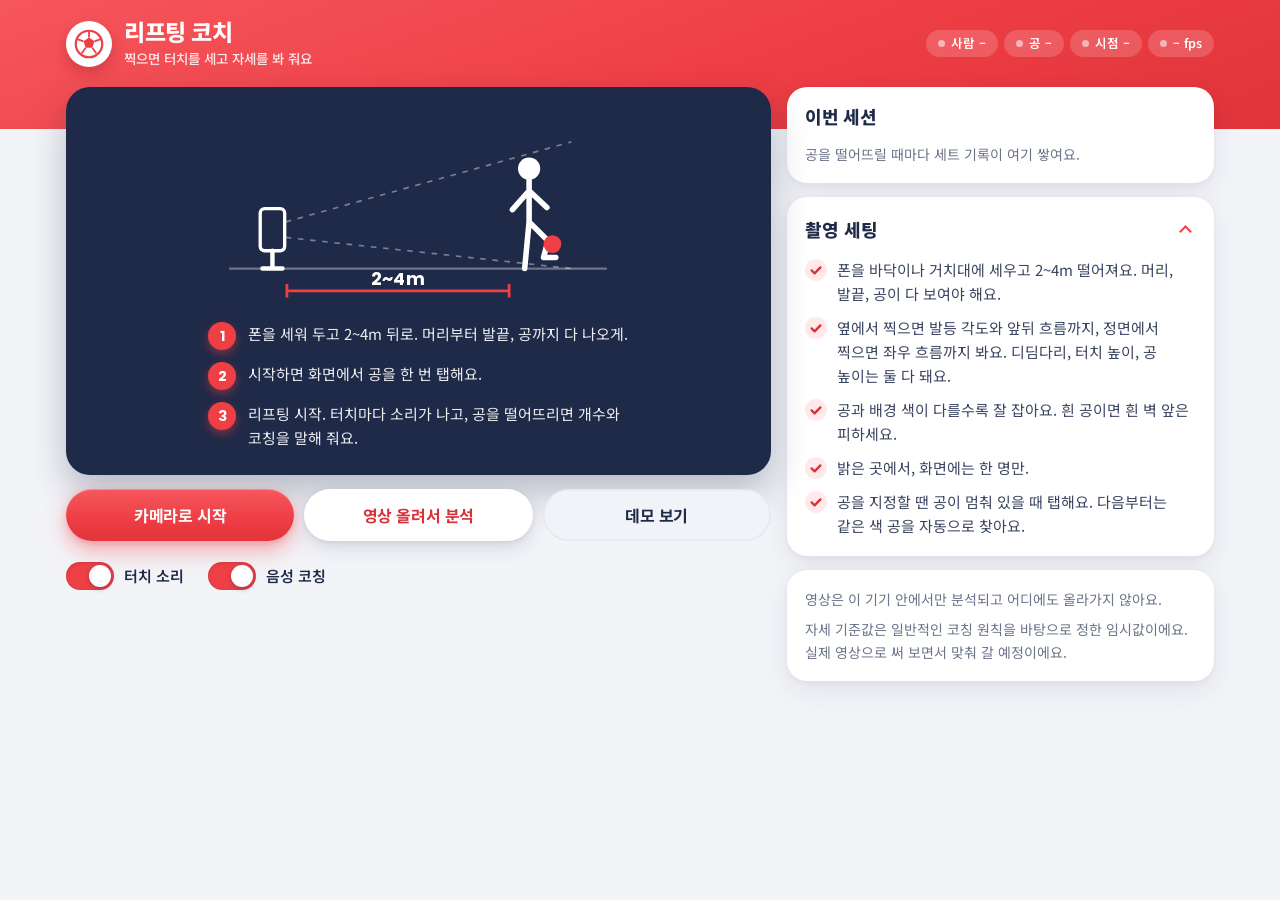
==== index.html @ b82a8f7d "리프팅 코치 웹앱 첫 배포 - index.html: 리프팅 터치 카운트·자세 코칭 웹앱 - README.md: 사용법과 주소  Co-Authored-By: Claude Opus 5" ====
<!doctype html>
<html lang="ko">
<head>
<meta charset="utf-8">
<meta name="viewport" content="width=device-width, initial-scale=1, viewport-fit=cover">
<title>리프팅 코치</title>
<meta name="description" content="카메라로 리프팅을 찍으면 터치를 세고 자세를 코칭해 주는 웹앱">
<meta name="theme-color" content="#EE3F45">
<link rel="preconnect" href="https://fonts.googleapis.com">
<link rel="preconnect" href="https://fonts.gstatic.com" crossorigin>
<link rel="stylesheet" href="https://fonts.googleapis.com/css2?family=Noto+Sans+KR:wght@400;500;700;800&family=Poppins:wght@500;600;700&display=swap">
<style>
/* 레이아웃: 빨간 헤더 띠 위로 첫 카드가 살짝 겹쳐 올라오는 피트니스 앱 구성.
   휴대폰은 1열(촬영 화면 → 코칭 한 줄 → 버튼 → 기록), 넓은 화면은 2열.
   색: 코랄 레드 + 네이비 + 흰 카드(참고 시안 그대로 밝은 테마 하나로 고정) */
:root {
  --red: #EE3F45;
  --red-strong: #D7313A;      /* 작은 빨간 글씨용(흰 배경 대비 확보) */
  --red-soft: #FFE9EA;        /* 빨간 배지·아이콘 배경 */
  --navy: #1F2A48;
  --navy-2: #2D3A5E;
  --bg: #F3F4F8;
  --surface: #FFFFFF;
  --surface-2: #F1F3F8;
  --ink: #1F2A48;             /* 제목·숫자 */
  --text: #3A4560;            /* 본문 */
  --muted: #6B7489;           /* 보조 글씨(흰 배경 대비 4.5:1 이상) */
  --line: #E4E7EF;
  --good: #19A56B;
  --shadow-card: 0 10px 28px rgb(31 42 72 / 0.08), 0 2px 6px rgb(31 42 72 / 0.05);
  --shadow-btn: 0 8px 18px rgb(31 42 72 / 0.12), 0 2px 4px rgb(31 42 72 / 0.08);
  --shadow-red: 0 10px 22px rgb(238 63 69 / 0.38), 0 3px 6px rgb(238 63 69 / 0.22);
  --font-body: "Noto Sans KR", "Apple SD Gothic Neo", "Malgun Gothic", system-ui, sans-serif;
  --font-num: "Poppins", "Noto Sans KR", "Apple SD Gothic Neo", system-ui, sans-serif;
  --radius-card: 20px;
  color-scheme: light;
}

*, *::before, *::after { box-sizing: border-box; }
[hidden] { display: none !important; }   /* display를 지정한 요소도 hidden이면 확실히 숨김 */
html, body { margin: 0; }
body {
  background: var(--bg);
  color: var(--text);
  font: 400 15px/1.6 var(--font-body);
  word-break: keep-all;          /* 한글 단어 중간에서 줄이 끊기지 않게 */
  overflow-wrap: anywhere;
  -webkit-font-smoothing: antialiased;
  -webkit-tap-highlight-color: transparent;
  padding-bottom: max(28px, env(safe-area-inset-bottom, 0px));
}
h1, h2, h3 { text-wrap: balance; }
button, input, label { font: inherit; }
.num { font-family: var(--font-num); font-variant-numeric: tabular-nums; }

.wrap {
  max-width: 1180px;
  margin: 0 auto;
  padding-left: max(16px, env(safe-area-inset-left, 0px));
  padding-right: max(16px, env(safe-area-inset-right, 0px));
}

/* ---------- 빨간 헤더 ---------- */
.app-bar {
  background: linear-gradient(160deg, #F5565C 0%, var(--red) 55%, #E0333A 100%);
  color: #fff;
  padding-top: max(18px, env(safe-area-inset-top, 0px));
  padding-bottom: 60px;
}
.app-bar .wrap { display: grid; gap: 14px; }
@media (min-width: 720px) {
  .app-bar .wrap { grid-template-columns: minmax(0, 1fr) auto; align-items: center; }
}
.brand { display: flex; align-items: center; gap: 12px; min-width: 0; }
.brand-mark {
  width: 46px;
  height: 46px;
  flex: none;
  border-radius: 50%;
  background: #fff;
  color: var(--red);
  display: grid;
  place-items: center;
  box-shadow: 0 6px 14px rgb(120 10 15 / 0.25);
}
.brand-mark svg { width: 30px; height: 30px; }
.brand h1 {
  margin: 0;
  font-size: 23px;
  line-height: 1.2;
  font-weight: 800;
  letter-spacing: -0.02em;
  color: #fff;
}
.brand p { margin: 2px 0 0; font-size: 13.5px; font-weight: 500; color: rgb(255 255 255 / 0.88); }
.chips { display: flex; flex-wrap: wrap; gap: 6px; }
.chip {
  display: inline-flex;
  align-items: center;
  gap: 6px;
  padding: 7px 12px;
  border-radius: 999px;
  background: rgb(255 255 255 / 0.17);
  color: #fff;
  font-size: 12.5px;
  font-weight: 600;
  line-height: 1;
  white-space: nowrap;
  font-variant-numeric: tabular-nums;
}
.chip::before {
  content: "";
  width: 7px;
  height: 7px;
  border-radius: 50%;
  background: rgb(255 255 255 / 0.55);
}
.chip[data-state="good"]::before { background: #7BF0B5; }
.chip[data-state="warn"]::before { background: #FFD166; }
.chip[data-state="bad"]::before { background: var(--navy); box-shadow: 0 0 0 1.5px #fff; }

/* ---------- 본문 ---------- */
.layout {
  display: grid;
  gap: 16px;
  grid-template-columns: minmax(0, 1fr);
  margin-top: -42px;
  position: relative;
}
@media (min-width: 920px) {
  .layout { grid-template-columns: minmax(0, 1.65fr) minmax(300px, 1fr); align-items: start; }
}
.stage-col, .side-col { display: grid; gap: 14px; min-width: 0; }

/* ---------- 촬영 화면(네이비 카드) ---------- */
.stage {
  position: relative;
  background: var(--navy);
  color: #fff;
  border-radius: 24px;
  overflow: hidden;
  display: grid;
  place-items: center;
  min-height: 240px;
  box-shadow: 0 18px 36px rgb(31 42 72 / 0.28);
}
.stage-media { position: relative; width: 100%; aspect-ratio: 16 / 9; max-width: 100%; }
.stage-media video, .stage-media canvas {
  position: absolute;
  inset: 0;
  width: 100%;
  height: 100%;
  display: block;
}
.stage-media video { object-fit: contain; background: var(--navy); }
.stage-media canvas { touch-action: manipulation; }
.stage-media.mirrored { transform: scaleX(-1); }
.stage[data-tap="on"] canvas { cursor: crosshair; }

.stage-empty {
  width: 100%;
  display: grid;
  justify-items: center;
  gap: 18px;
  padding: 26px 18px 26px;
}
.setup-art { width: min(400px, 100%); height: auto; }
.art-ground { stroke: rgb(255 255 255 / 0.35); stroke-width: 2; }
.art-stroke, .art-limb { stroke: #fff; stroke-width: 4; stroke-linecap: round; stroke-linejoin: round; fill: none; }
.art-limb { stroke-width: 5; }
.art-head { fill: #fff; }
.art-phone { fill: none; stroke: #fff; stroke-width: 3; }
.art-dash { stroke: rgb(255 255 255 / 0.4); stroke-width: 1.5; stroke-dasharray: 5 6; fill: none; }
.art-ball { fill: var(--red); }
.art-measure { stroke: var(--red); stroke-width: 2.5; fill: none; }
.art-label { fill: #fff; font: 700 16px var(--font-num); letter-spacing: 0.02em; }
.steps {
  list-style: none;
  margin: 0;
  padding: 0;
  display: grid;
  gap: 12px;
  width: 100%;
  max-width: 420px;
}
.steps li {
  display: grid;
  grid-template-columns: 28px minmax(0, 1fr);
  gap: 12px;
  align-items: start;
  font-size: 15px;
  line-height: 1.55;
  color: rgb(255 255 255 / 0.92);
}
.step-num {
  width: 28px;
  height: 28px;
  border-radius: 50%;
  display: grid;
  place-items: center;
  background: var(--red);
  color: #fff;
  font: 700 14px/1 var(--font-num);
  box-shadow: 0 4px 10px rgb(238 63 69 / 0.45);
}

/* 연속 터치 링: 내 기록(최소 10개)까지 얼마나 왔는지 */
.hud {
  position: absolute;
  top: 12px;
  left: 12px;
  display: flex;
  align-items: center;
  gap: 12px;
  padding: 7px 16px 7px 7px;
  border-radius: 22px;
  background: rgb(255 255 255 / 0.96);
  color: var(--ink);
  box-shadow: 0 10px 24px rgb(0 0 0 / 0.22);
  pointer-events: none;
}
.ring { position: relative; width: 70px; height: 70px; flex: none; }
.ring svg { width: 100%; height: 100%; transform: rotate(-90deg); }
.ring-track { fill: none; stroke: #EDEFF5; stroke-width: 7; }
.ring-fill { fill: none; stroke: var(--red); stroke-width: 7; stroke-linecap: round; transition: stroke-dashoffset 250ms ease; }
.ring-num {
  position: absolute;
  inset: 0;
  display: grid;
  place-items: center;
  font: 700 27px/1 var(--font-num);
  color: var(--ink);
  font-variant-numeric: tabular-nums;
}
.ring-num.bump { animation: bump 280ms ease-out; }
@keyframes bump {
  0% { transform: scale(1.32); color: var(--red); }
  100% { transform: scale(1); }
}
.hud-text { display: grid; gap: 2px; }
.hud-label { font-size: 12px; font-weight: 500; color: var(--muted); }
.hud-stats { font-size: 14px; font-weight: 700; color: var(--ink); }
.hud-stats b, .hud-best b { font-family: var(--font-num); font-variant-numeric: tabular-nums; }
.hud-best { font-size: 12.5px; font-weight: 700; color: var(--red-strong); }
.hud-best[data-record="on"]::after { content: " · 신기록!"; }

.tap-hint {
  position: absolute;
  top: 50%;
  left: 50%;
  transform: translate(-50%, -50%);
  padding: 11px 18px;
  border-radius: 999px;
  background: var(--red);
  color: #fff;
  font-weight: 700;
  white-space: nowrap;
  pointer-events: none;
  box-shadow: 0 0 0 0 rgb(238 63 69 / 0.55), var(--shadow-red);
  animation: pulse 1.6s ease-out infinite;
}
@keyframes pulse { to { box-shadow: 0 0 0 20px rgb(238 63 69 / 0), var(--shadow-red); } }

.loading {
  position: absolute;
  inset: 0;
  display: grid;
  place-content: center;
  justify-items: center;
  gap: 12px;
  background: rgb(31 42 72 / 0.86);
  color: #fff;
  font-size: 15px;
  font-weight: 500;
}
.spinner {
  width: 36px;
  height: 36px;
  border-radius: 50%;
  border: 3.5px solid rgb(255 255 255 / 0.22);
  border-top-color: var(--red);
  animation: spin 0.9s linear infinite;
}
@keyframes spin { to { transform: rotate(360deg); } }

/* ---------- 코칭 한 줄(영상 아래) ---------- */
.tip {
  display: flex;
  gap: 12px;
  align-items: center;
  min-height: 58px;
  padding: 10px 16px 10px 10px;
  border-radius: 18px;
  background: var(--surface);
  box-shadow: var(--shadow-card);
  color: var(--ink);
  font-size: 16px;
  font-weight: 700;
  line-height: 1.45;
}
.tip-icon {
  width: 38px;
  height: 38px;
  flex: none;
  border-radius: 50%;
  display: grid;
  place-items: center;
  background: var(--surface-2);
  color: var(--navy);
}
.tip[data-tone="warn"] .tip-icon { background: var(--red); color: #fff; box-shadow: 0 4px 10px rgb(238 63 69 / 0.35); }
.tip[data-tone="good"] .tip-icon { background: var(--good); color: #fff; box-shadow: 0 4px 10px rgb(25 165 107 / 0.3); }
.ico { width: 18px; height: 18px; display: none; }
.tip[data-tone="info"] .ico-info, .tip[data-tone="warn"] .ico-warn, .tip[data-tone="good"] .ico-good { display: block; }

/* ---------- 버튼: 알약 모양 + 음영 + 누를 때 들어가는 느낌 + 물결 ---------- */
.controls { display: grid; gap: 14px; }
.btn-row { display: grid; grid-template-columns: repeat(auto-fit, minmax(140px, 1fr)); gap: 10px; }
.btn {
  position: relative;
  overflow: hidden;
  isolation: isolate;
  appearance: none;
  border: 0;
  border-radius: 999px;
  min-height: 52px;
  padding: 14px 20px;
  background: var(--surface);
  color: var(--red-strong);
  font-size: 16px;
  font-weight: 700;
  line-height: 1.25;
  letter-spacing: -0.01em;
  box-shadow: var(--shadow-btn);
  cursor: pointer;
  display: inline-flex;
  align-items: center;
  justify-content: center;
  gap: 8px;
  text-align: center;
  -webkit-user-select: none;
  user-select: none;
  transition: transform 120ms ease, box-shadow 120ms ease, filter 120ms ease, background-color 120ms ease;
}
.btn:hover { box-shadow: 0 12px 24px rgb(31 42 72 / 0.16), 0 2px 4px rgb(31 42 72 / 0.08); }
.btn:active { transform: translateY(2px) scale(0.98); box-shadow: 0 3px 8px rgb(31 42 72 / 0.14); }
.btn.primary {
  background: linear-gradient(180deg, #F6585E 0%, var(--red) 55%, #E2343B 100%);
  color: #fff;
  box-shadow: var(--shadow-red), inset 0 1px 0 rgb(255 255 255 / 0.3);
}
.btn.primary:hover { filter: brightness(1.04); }
.btn.primary:active { box-shadow: 0 4px 10px rgb(238 63 69 / 0.35), inset 0 2px 5px rgb(120 10 15 / 0.25); }
.btn.dark {
  background: linear-gradient(180deg, var(--navy-2) 0%, var(--navy) 100%);
  color: #fff;
  box-shadow: 0 10px 22px rgb(31 42 72 / 0.32), inset 0 1px 0 rgb(255 255 255 / 0.14);
}
.btn.dark:active { box-shadow: 0 3px 8px rgb(31 42 72 / 0.3), inset 0 2px 5px rgb(0 0 0 / 0.25); }
.btn.quiet { background: var(--surface-2); color: var(--ink); box-shadow: inset 0 0 0 1.5px var(--line); }
.btn.quiet:active { box-shadow: inset 0 0 0 1.5px var(--line), inset 0 2px 5px rgb(31 42 72 / 0.12); }
.btn[aria-pressed="true"] { background: var(--navy); color: #fff; box-shadow: inset 0 2px 6px rgb(0 0 0 / 0.3); }
.btn:focus-visible { outline: 3px solid rgb(238 63 69 / 0.5); outline-offset: 3px; }
.btn:disabled { opacity: 0.5; cursor: not-allowed; transform: none; }
.btn.small { min-height: 40px; padding: 9px 16px; font-size: 14px; }
/* 누른 자리에서 퍼지는 물결(터치 임팩트) */
.ripple {
  position: absolute;
  border-radius: 50%;
  background: currentColor;
  opacity: 0.3;
  transform: scale(0);
  animation: ripple 560ms ease-out forwards;
  pointer-events: none;
  z-index: -1;
}
@keyframes ripple { to { transform: scale(1); opacity: 0; } }

/* ---------- 스위치(참고 시안의 빨간 토글) ---------- */
.toggles { display: flex; flex-wrap: wrap; gap: 8px 24px; }
.switch {
  position: relative;
  display: inline-flex;
  align-items: center;
  gap: 10px;
  min-height: 42px;
  cursor: pointer;
  font-size: 15px;
  font-weight: 600;
  color: var(--ink);
}
.switch input { position: absolute; opacity: 0; width: 1px; height: 1px; margin: 0; }
.switch-track {
  position: relative;
  width: 48px;
  height: 28px;
  flex: none;
  border-radius: 999px;
  background: #D2D7E2;
  box-shadow: inset 0 1px 3px rgb(31 42 72 / 0.2);
  transition: background-color 180ms ease;
}
.switch-track::after {
  content: "";
  position: absolute;
  top: 3px;
  left: 3px;
  width: 22px;
  height: 22px;
  border-radius: 50%;
  background: #fff;
  box-shadow: 0 2px 5px rgb(31 42 72 / 0.3);
  transition: transform 180ms ease;
}
.switch input:checked + .switch-track { background: var(--red); }
.switch input:checked + .switch-track::after { transform: translateX(20px); }
.switch input:focus-visible + .switch-track { outline: 3px solid rgb(238 63 69 / 0.45); outline-offset: 2px; }

.alert {
  display: flex;
  flex-wrap: wrap;
  gap: 10px 12px;
  align-items: center;
  padding: 14px 16px;
  border-radius: 18px;
  background: var(--surface);
  box-shadow: var(--shadow-card);
}
.alert-icon {
  width: 32px;
  height: 32px;
  flex: none;
  border-radius: 50%;
  display: grid;
  place-items: center;
  background: var(--red-soft);
  color: var(--red-strong);
  font: 800 17px/1 var(--font-num);
}
.alert p { margin: 0; flex: 1 1 200px; min-width: 0; color: var(--ink); font-weight: 500; line-height: 1.55; }

/* ---------- 카드 ---------- */
.card {
  background: var(--surface);
  border-radius: var(--radius-card);
  padding: 18px;
  box-shadow: var(--shadow-card);
  min-width: 0;
}
.card-head { display: flex; align-items: center; justify-content: space-between; gap: 10px; margin-bottom: 14px; }
.card h2 { margin: 0; font-size: 18px; line-height: 1.3; font-weight: 800; letter-spacing: -0.01em; color: var(--ink); }
.card-actions { margin-top: 18px; }
.badge {
  padding: 6px 10px;
  border-radius: 999px;
  background: var(--red-soft);
  color: var(--red-strong);
  font: 700 12.5px/1 var(--font-body);
  white-space: nowrap;
}
.muted { color: var(--muted); }
.small-text { font-size: 14px; }
.sets { display: flex; flex-wrap: wrap; gap: 8px; }
.set-pill {
  min-width: 48px;
  padding: 6px 12px;
  border-radius: 14px;
  background: var(--surface-2);
  color: var(--ink);
  font: 700 18px/1.25 var(--font-num);
  text-align: center;
  font-variant-numeric: tabular-nums;
}
.set-pill.best { background: var(--red); color: #fff; box-shadow: 0 6px 14px rgb(238 63 69 / 0.35); }
.sets-meta { margin: 12px 0 0; font-size: 14px; color: var(--muted); }

details.guide summary {
  list-style: none;
  cursor: pointer;
  display: flex;
  align-items: center;
  justify-content: space-between;
  gap: 10px;
  font-size: 18px;
  font-weight: 800;
  color: var(--ink);
}
details.guide summary::-webkit-details-marker { display: none; }
details.guide summary::after {
  content: "";
  width: 9px;
  height: 9px;
  margin: 0 6px 4px 0;
  border-right: 2.5px solid var(--red);
  border-bottom: 2.5px solid var(--red);
  transform: rotate(45deg);
  transition: transform 200ms ease;
}
details.guide[open] summary::after { transform: rotate(-135deg); margin-bottom: -4px; }
details.guide summary:focus-visible { outline: 3px solid rgb(238 63 69 / 0.45); outline-offset: 4px; border-radius: 8px; }
details.guide ul { list-style: none; margin: 14px 0 0; padding: 0; display: grid; gap: 10px; }
details.guide li {
  display: grid;
  grid-template-columns: 22px minmax(0, 1fr);
  gap: 10px;
  font-size: 15px;
  line-height: 1.6;
  color: var(--text);
}
details.guide li::before {
  content: "";
  width: 22px;
  height: 22px;
  margin-top: 1px;
  background: url("data:image/svg+xml,%3Csvg xmlns='http://www.w3.org/2000/svg' viewBox='0 0 22 22'%3E%3Ccircle cx='11' cy='11' r='11' fill='%23FFE9EA'/%3E%3Cpath d='M6.6 11.4l3 3 5.8-6' fill='none' stroke='%23D7313A' stroke-width='2.3' stroke-linecap='round' stroke-linejoin='round'/%3E%3C/svg%3E") no-repeat center / contain;
}

/* ---------- 결과 ---------- */
.stat-grid { display: grid; grid-template-columns: repeat(2, minmax(0, 1fr)); gap: 10px; }
.stat { padding: 12px 14px; border-radius: 16px; background: var(--surface-2); }
.stat span { display: block; font-size: 13px; font-weight: 500; color: var(--muted); }
.stat b { display: block; font: 700 28px/1.2 var(--font-num); color: var(--ink); font-variant-numeric: tabular-nums; }
.stat.hero { background: linear-gradient(160deg, var(--navy-2), var(--navy)); box-shadow: 0 10px 22px rgb(31 42 72 / 0.25); }
.stat.hero span { color: rgb(255 255 255 / 0.75); }
.stat.hero b { color: #fff; }
.summary-section { margin-top: 20px; }
.summary-section h3 { margin: 0 0 10px; font-size: 13.5px; font-weight: 700; color: var(--muted); letter-spacing: 0.02em; }
.part-row {
  display: grid;
  grid-template-columns: 84px minmax(0, 1fr) 34px;
  gap: 10px;
  align-items: center;
  font-size: 14.5px;
  font-weight: 600;
  color: var(--ink);
}
.part-row + .part-row { margin-top: 8px; }
.part-bar { height: 10px; border-radius: 999px; background: #EDEFF5; overflow: hidden; }
.part-bar i { display: block; height: 100%; border-radius: 999px; background: linear-gradient(90deg, #F7797E, var(--red)); }
.part-row output { text-align: right; font: 700 14px/1 var(--font-num); color: var(--ink); }
.fact-list { list-style: none; margin: 0; padding: 0; display: grid; gap: 8px; }
.fact-list li {
  display: flex;
  justify-content: space-between;
  align-items: baseline;
  gap: 12px;
  padding: 10px 14px;
  border-radius: 14px;
  background: var(--surface-2);
  font-size: 14.5px;
}
.fact-list .fact-label { color: var(--muted); font-weight: 500; flex: none; }
.fact-list .fact-value { color: var(--ink); font-weight: 700; text-align: right; }
.issue {
  display: grid;
  grid-template-columns: 36px minmax(0, 1fr);
  gap: 12px;
  padding: 14px 0;
  border-top: 1px solid var(--line);
}
.issue:first-of-type { border-top: 0; padding-top: 2px; }
.issue-rank {
  width: 36px;
  height: 36px;
  border-radius: 12px;
  display: grid;
  place-items: center;
  background: var(--red-soft);
  color: var(--red-strong);
  font: 700 16px/1 var(--font-num);
}
.issue-head { display: flex; justify-content: space-between; align-items: center; gap: 10px; }
.issue-head strong { font-size: 15.5px; font-weight: 700; color: var(--ink); }
.issue-rate {
  padding: 6px 9px;
  border-radius: 999px;
  background: var(--red);
  color: #fff;
  font: 700 12.5px/1 var(--font-num);
  white-space: nowrap;
}
.issue p { margin: 5px 0 0; font-size: 14.5px; line-height: 1.6; color: var(--text); }
.note { font-size: 14px; line-height: 1.6; color: var(--muted); }
.note p { margin: 0; }
.note p + p { margin-top: 8px; }

@media (prefers-reduced-motion: reduce) {
  .ring-num.bump, .tap-hint, .spinner, .ripple { animation: none; }
  .btn, .switch-track, .switch-track::after, .ring-fill { transition: none; }
}
</style>
</head>
<body>

<header class="app-bar">
  <div class="wrap">
    <div class="brand">
      <span class="brand-mark" aria-hidden="true">
        <svg viewBox="0 0 34 34">
          <circle cx="17" cy="17" r="15" fill="none" stroke="currentColor" stroke-width="2.5"/>
          <path d="M17 9.5l6.2 4.5-2.4 7.3h-7.6l-2.4-7.3z" fill="currentColor"/>
          <path d="M17 2v7.5M23.2 14l7.2-2.5M20.8 21.3l4.4 6.2M13.2 21.3l-4.4 6.2M10.8 14l-7.2-2.5" stroke="currentColor" stroke-width="2"/>
        </svg>
      </span>
      <div>
        <h1>리프팅 코치</h1>
        <p>찍으면 터치를 세고 자세를 봐 줘요</p>
      </div>
    </div>
    <div class="chips" aria-live="polite">
      <span class="chip" id="chipPose">사람 –</span>
      <span class="chip" id="chipBall">공 –</span>
      <span class="chip" id="chipView">시점 –</span>
      <span class="chip" id="chipFps">– fps</span>
    </div>
  </div>
</header>

<main class="wrap layout">
  <section class="stage-col" aria-label="촬영 화면">
    <div class="stage" id="stage" data-tap="off">
      <div class="stage-media" id="stageMedia">
        <video id="video" playsinline muted preload="auto"></video>
        <canvas id="overlay" aria-label="분석 화면"></canvas>
      </div>

      <div class="stage-empty" id="stageEmpty">
        <svg class="setup-art" viewBox="0 0 360 172" role="img" aria-label="폰을 세워 두고 2~4m 떨어져서 전신과 공이 다 나오게 찍는 배치">
          <line class="art-ground" x1="10" y1="140" x2="350" y2="140"/>
          <rect class="art-phone" x="38" y="86" width="22" height="38" rx="4"/>
          <path class="art-stroke" d="M49 124v16M40 140h18"/>
          <path class="art-dash" d="M61 98L318 26M61 112L318 140"/>
          <path class="art-measure" d="M62 160H262M62 154v12M262 154v12"/>
          <text class="art-label" x="162" y="155" text-anchor="middle">2~4m</text>
          <circle class="art-head" cx="280" cy="50" r="10"/>
          <path class="art-limb" d="M280 60v38M280 70l-15 17M280 70l16 15M280 98l-4 42M280 98l17 17-4 15h11"/>
          <circle class="art-ball" cx="301" cy="118" r="8"/>
        </svg>
        <ol class="steps">
          <li><span class="step-num">1</span><span>폰을 세워 두고 2~4m 뒤로. 머리부터 발끝, 공까지 다 나오게.</span></li>
          <li><span class="step-num">2</span><span>시작하면 화면에서 공을 한 번 탭해요.</span></li>
          <li><span class="step-num">3</span><span>리프팅 시작. 터치마다 소리가 나고, 공을 떨어뜨리면 개수와 코칭을 말해 줘요.</span></li>
        </ol>
      </div>

      <div class="hud" id="hud" hidden>
        <div class="ring">
          <svg viewBox="0 0 70 70" aria-hidden="true">
            <circle class="ring-track" cx="35" cy="35" r="29"/>
            <circle class="ring-fill" id="ringFill" cx="35" cy="35" r="29" stroke-dasharray="182.2" stroke-dashoffset="182.2"/>
          </svg>
          <span class="ring-num" id="streakNum">0</span>
        </div>
        <div class="hud-text">
          <span class="hud-label">연속 터치</span>
          <span class="hud-stats">최고 <b id="bestNum">0</b> · 총 <b id="totalNum">0</b></span>
          <span class="hud-best" id="hudBest" data-record="off">내 기록 <b id="bestEverNum">0</b></span>
        </div>
      </div>
      <div class="tap-hint" id="tapHint" hidden>공을 탭하세요</div>
      <div class="loading" id="loading" hidden>
        <span class="spinner" aria-hidden="true"></span>
        <span id="loadingText">불러오는 중…</span>
      </div>
    </div>

    <div class="tip" id="tipBar" data-tone="info" hidden>
      <span class="tip-icon" aria-hidden="true">
        <svg class="ico ico-info" viewBox="0 0 20 20"><circle cx="10" cy="5.2" r="1.6" fill="currentColor"/><path d="M10 9v6.5" stroke="currentColor" stroke-width="2.4" stroke-linecap="round"/></svg>
        <svg class="ico ico-warn" viewBox="0 0 20 20"><path d="M10 4v7.5" stroke="currentColor" stroke-width="2.6" stroke-linecap="round"/><circle cx="10" cy="15.3" r="1.7" fill="currentColor"/></svg>
        <svg class="ico ico-good" viewBox="0 0 20 20"><path d="M4.8 10.4l3.4 3.4 7-7.3" fill="none" stroke="currentColor" stroke-width="2.6" stroke-linecap="round" stroke-linejoin="round"/></svg>
      </span>
      <span id="tipText" aria-live="polite"></span>
    </div>

    <div class="controls">
      <div class="btn-row" id="idleControls">
        <button class="btn primary" id="btnCamera" type="button">카메라로 시작</button>
        <button class="btn" id="btnUpload" type="button">영상 올려서 분석</button>
        <button class="btn quiet" id="btnDemo" type="button">데모 보기</button>
      </div>
      <input id="fileInput" type="file" accept="video/*" hidden>
      <div class="btn-row" id="runControls" hidden>
        <button class="btn primary" id="btnPlay" type="button" hidden>분석 시작</button>
        <button class="btn" id="btnPickBall" type="button" aria-pressed="false">공 지정</button>
        <button class="btn" id="btnFlip" type="button" hidden>카메라 전환</button>
        <button class="btn dark" id="btnStop" type="button">끝내고 결과 보기</button>
      </div>
      <div class="toggles">
        <label class="switch" for="optSound"><input id="optSound" type="checkbox" checked><span class="switch-track" aria-hidden="true"></span>터치 소리</label>
        <label class="switch" for="optVoice"><input id="optVoice" type="checkbox" checked><span class="switch-track" aria-hidden="true"></span>음성 코칭</label>
      </div>
      <div class="alert" id="alertBox" role="alert" hidden>
        <span class="alert-icon" aria-hidden="true">!</span>
        <p id="alertText"></p>
        <button class="btn small" id="alertAction" type="button" hidden></button>
      </div>
    </div>
  </section>

  <aside class="side-col" aria-label="기록과 안내">
    <section class="card" aria-labelledby="setsTitle">
      <div class="card-head">
        <h2 id="setsTitle">이번 세션</h2>
        <span class="badge" id="setsBadge" hidden></span>
      </div>
      <div class="sets" id="setsList"><span class="muted small-text">공을 떨어뜨릴 때마다 세트 기록이 여기 쌓여요.</span></div>
      <p class="sets-meta" id="setsMeta" hidden></p>
    </section>

    <section class="card" id="summaryCard" aria-labelledby="summaryTitle" hidden>
      <div class="card-head">
        <h2 id="summaryTitle">결과</h2>
      </div>
      <div id="summaryBody"></div>
      <div class="btn-row card-actions">
        <button class="btn primary" id="btnNewSession" type="button">새로 시작</button>
      </div>
    </section>

    <details class="card guide" open>
      <summary>촬영 세팅</summary>
      <ul>
        <li>폰을 바닥이나 거치대에 세우고 2~4m 떨어져요. 머리, 발끝, 공이 다 보여야 해요.</li>
        <li>옆에서 찍으면 발등 각도와 앞뒤 흐름까지, 정면에서 찍으면 좌우 흐름까지 봐요. 디딤다리, 터치 높이, 공 높이는 둘 다 돼요.</li>
        <li>공과 배경 색이 다를수록 잘 잡아요. 흰 공이면 흰 벽 앞은 피하세요.</li>
        <li>밝은 곳에서, 화면에는 한 명만.</li>
        <li>공을 지정할 땐 공이 멈춰 있을 때 탭해요. 다음부터는 같은 색 공을 자동으로 찾아요.</li>
      </ul>
    </details>

    <section class="card note" aria-label="안내">
      <p>영상은 이 기기 안에서만 분석되고 어디에도 올라가지 않아요.</p>
      <p>자세 기준값은 일반적인 코칭 원칙을 바탕으로 정한 임시값이에요. 실제 영상으로 써 보면서 맞춰 갈 예정이에요.</p>
    </section>
  </aside>
</main>

<script>
// ==CORE START==
// 화면(DOM)과 무관한 분석 로직. 테스트에서 이 블록만 떼어 실행할 수 있게 분리해 둠.
(function (global) {
  'use strict';

  // ===== 설정값 (자세 임계값은 코칭 원칙 기반 임시값, 실제 영상으로 조정 필요) =====
  const CONFIG = Object.freeze({
    analysisLongSide: 320,     // 분석용 축소 해상도의 긴 변(px)
    assumedBodyHeightM: 1.7,   // 중력 보정·cm 환산용 가정 키
    legToBodyRatio: 0.49,      // (엉덩이→무릎→발목 길이) / 키
    ballRadiusToBody: 0.065,   // 5호공 반지름 / 키
    ball: Object.freeze({
      chromaTol: 18,           // YCbCr 색차 허용치
      lumaTol: 70,             // 밝기 허용치
      innerRatio: 0.6,         // 공 안쪽 정사각형 반폭 / 반지름
      ringInnerRatio: 1.2,     // 주변 고리 안쪽 / 반지름
      ringOuterRatio: 1.8,     // 주변 고리 바깥 / 반지름
      minInnerFill: 0.45,      // 안쪽이 공 색으로 채워진 최소 비율
      minContrast: 0.22,       // (안쪽 채움 - 0.8*주변 채움) 최소값: 큰 벽·바닥 배제
      distPenalty: 0.15,       // 예측 위치에서 멀수록 감점
      alpha: 0.85,             // alpha-beta 필터 위치 보정 계수
      beta: 0.4,               // alpha-beta 필터 속도 보정 계수
      coastMaxSec: 0.6,        // 이 시간 동안 못 찾으면 '놓침'
      colorAdapt: 0.04,        // 조명 변화 따라 공 색 천천히 갱신
      minRadius: 2.5,
      maxRadiusFrac: 0.2,      // 최대 반지름 = 화면 짧은 변 * 0.2
      limbExcludeRatio: 0.45,  // 정강이·발 주변 제외 반경(공 반지름 대비): 흰 양말 오인식 방지
    }),
    touch: Object.freeze({
      speedThreshBodyPerSec: 0.35,    // 낙하/상승 판정 최소 속도(키/초)
      fallbackSpeedFramePerSec: 0.25, // 포즈가 없을 때(화면 높이/초)
      minIntervalSec: 0.18,           // 같은 터치 중복 방지
      velWindowSec: 0.16,             // 속도 추정 창
      maxSampleGapSec: 0.25,
      partMaxDistBallR: 1.3,          // 부위 판정 최대 거리 = 1.3*공 반지름 + 0.05*키
      partMaxDistBody: 0.05,
      groundMarginBody: 0.05,         // 지면에서 이 높이 이내면 '바닥 바운드' 후보
      footRaisedBody: 0.03,
    }),
    streak: Object.freeze({ endAfterNoTouchSec: 2.2, endAfterLostSec: 1.2 }),
    posture: Object.freeze({
      stiffKneeDeg: 172,       // 디딤다리 무릎 각도 상한(180 = 완전히 펴짐)
      highContactLeg: 0.75,    // 터치 높이 / 다리 길이 상한 (0.57 ≈ 무릎 높이)
      torsoTiltDeg: 22,
      toeDownDeg: -30,         // 발등 기울기(측면만): 발끝이 이보다 내려가면 경고
      toeUpDeg: 30,
      tooHighRise: 0.75,       // 터치 후 공 상승 높이 / 키
      tooLowRise: 0.12,
      driftBody: 0.12,         // 터치 사이 공의 수평 이동 / 키
      issueWindow: 6,          // 최근 N번 터치 중
      issueMinCount: 3,        // M번 이상 나오면 실시간 코칭
    }),
  });

  // MediaPipe Pose 33개 랜드마크 중 쓰는 것
  const LM = Object.freeze({
    NOSE: 0, L_EAR: 7, R_EAR: 8, L_SHOULDER: 11, R_SHOULDER: 12,
    L_HIP: 23, R_HIP: 24, L_KNEE: 25, R_KNEE: 26, L_ANKLE: 27, R_ANKLE: 28,
    L_HEEL: 29, R_HEEL: 30, L_TOE: 31, R_TOE: 32,
  });
  const MIN_VIS = 0.4;
  const FOOT_POINTS = [LM.L_ANKLE, LM.R_ANKLE, LM.L_HEEL, LM.R_HEEL, LM.L_TOE, LM.R_TOE];

  const PART_LABELS = Object.freeze({
    footR: '오른발', footL: '왼발', thighR: '오른 허벅지', thighL: '왼 허벅지', head: '머리', unknown: '기타',
  });

  const ISSUES = Object.freeze({
    stiffStandingLeg: { label: '디딤다리가 펴짐', tip: '디딤다리 무릎을 살짝 굽혀요', detail: '디딤다리가 쭉 펴져 있으면 공이 조금만 빗나가도 몸이 못 따라가요. 무릎을 살짝 굽히고 앞꿈치에 체중을 실어 보세요.' },
    highContact: { label: '너무 높은 곳에서 터치', tip: '공이 무릎 아래로 내려오면 차요', detail: '발을 높이 들어 공을 마중 나가면 발등 각도가 흔들려요. 공이 무릎 아래까지 내려오길 기다렸다가 가볍게 터치해 보세요.' },
    toeDown: { label: '발끝이 아래로 향함', tip: '발목 고정, 발등은 평평하게', detail: '발끝이 아래를 향하면 발등 면이 앞을 보게 돼서 공이 몸에서 멀어져요. 발목을 고정하고 발등을 바닥과 평평하게 유지해 보세요.' },
    toeUp: { label: '발끝이 많이 들림', tip: '발끝을 조금 내려요', detail: '발끝이 많이 들리면 공이 몸 쪽으로 튀어 와요. 발등이 평평해질 만큼만 발끝을 내려 보세요.' },
    driftForward: { label: '공이 앞으로 나감', tip: '발끝 내리지 말고 발등 평평하게', detail: '공이 몸 앞으로 멀어지면 발끝이 내려가 있을 가능성이 커요. 발목을 고정하고 발등을 평평하게 유지해 보세요.' },
    driftBack: { label: '공이 몸 쪽으로 옴', tip: '발끝을 조금 내려요', detail: '공이 몸 쪽으로 오면 발끝이 들려 있을 가능성이 커요. 발등이 평평해지게 발끝을 살짝 내려 보세요.' },
    driftLeft: { label: '공이 왼쪽으로 흐름', tip: '발등 한가운데로 맞혀요', detail: '발등 면이 기울어서 공이 옆으로 빠져요. 신발 끈 부분 정중앙에 맞히는 데 집중해 보세요.' },
    driftRight: { label: '공이 오른쪽으로 흐름', tip: '발등 한가운데로 맞혀요', detail: '발등 면이 기울어서 공이 옆으로 빠져요. 신발 끈 부분 정중앙에 맞히는 데 집중해 보세요.' },
    tooHigh: { label: '공이 너무 높이 뜸', tip: '힘을 빼고 짧게 툭', detail: '공이 높이 뜨면 떨어지는 속도가 빨라져 다음 터치가 어려워져요. 허리에서 가슴 높이를 목표로 힘을 빼 보세요.' },
    tooLow: { label: '공이 너무 낮음', tip: '무릎 높이까지는 띄워요', detail: '공이 너무 낮으면 다음 터치를 준비할 시간이 없어요. 최소한 무릎 높이까지는 띄워 보세요.' },
    torsoTilt: { label: '상체가 기울어짐', tip: '가슴은 세우고 눈만 공을 봐요', detail: '상체가 많이 숙여지거나 옆으로 기울면 중심이 흔들려요. 상체는 세우고 고개만 살짝 숙여 공을 보세요.' },
  });
  // 동점일 때 먼저 알려줄 순서(원인에 가까운 것 먼저)
  const ISSUE_PRIORITY = Object.freeze([
    'stiffStandingLeg', 'highContact', 'toeDown', 'toeUp', 'driftForward', 'driftBack',
    'driftLeft', 'driftRight', 'tooHigh', 'tooLow', 'torsoTilt',
  ]);

  // ===== 수학 유틸 =====
  const clamp = (v, lo, hi) => (v < lo ? lo : v > hi ? hi : v);
  function distance(a, b) { return Math.hypot(a.x - b.x, a.y - b.y); }
  function midpoint(a, b) { return { x: (a.x + b.x) / 2, y: (a.y + b.y) / 2 }; }
  function lerpPoint(a, b, t) { return { x: a.x + (b.x - a.x) * t, y: a.y + (b.y - a.y) * t }; }

  // b에서의 내각(도). z가 있으면 3D로 계산
  function angleAtDeg(a, b, c) {
    const ux = a.x - b.x, uy = a.y - b.y, uz = (a.z || 0) - (b.z || 0);
    const vx = c.x - b.x, vy = c.y - b.y, vz = (c.z || 0) - (b.z || 0);
    const nu = Math.hypot(ux, uy, uz), nv = Math.hypot(vx, vy, vz);
    if (nu < 1e-9 || nv < 1e-9) return NaN;
    const cos = clamp((ux * vx + uy * vy + uz * vz) / (nu * nv), -1, 1);
    return (Math.acos(cos) * 180) / Math.PI;
  }

  function distPointToSegment(px, py, ax, ay, bx, by) {
    const dx = bx - ax, dy = by - ay;
    const len2 = dx * dx + dy * dy;
    const t = len2 > 0 ? clamp(((px - ax) * dx + (py - ay) * dy) / len2, 0, 1) : 0;
    return Math.hypot(px - (ax + t * dx), py - (ay + t * dy));
  }
  function segDist(p, a, b) { return distPointToSegment(p.x, p.y, a.x, a.y, b.x, b.y); }

  function median(values) {
    if (!values.length) return NaN;
    const s = values.slice().sort((x, y) => x - y);
    const m = s.length >> 1;
    return s.length % 2 ? s[m] : (s[m - 1] + s[m]) / 2;
  }
  function meanOf(values) { return values.length ? values.reduce((s, v) => s + v, 0) / values.length : NaN; }
  function coefficientOfVariation(values) {
    if (values.length < 3) return NaN;
    const m = meanOf(values);
    if (!(m > 0)) return NaN;
    const variance = values.reduce((s, v) => s + (v - m) * (v - m), 0) / (values.length - 1);
    return Math.sqrt(variance) / m;
  }
  function rgbToYcc(r, g, b) {
    return {
      y: 0.299 * r + 0.587 * g + 0.114 * b,
      cb: 128 - 0.168736 * r - 0.331264 * g + 0.5 * b,
      cr: 128 + 0.5 * r - 0.418688 * g - 0.081312 * b,
    };
  }

  // 고정 크기 링버퍼: 오래된 데이터가 자동으로 밀려나서 메모리가 늘지 않음
  class RingBuffer {
    constructor(capacity) { this.capacity = capacity; this.items = new Array(capacity); this.start = 0; this.length = 0; }
    push(item) {
      const index = (this.start + this.length) % this.capacity;
      this.items[index] = item;
      if (this.length < this.capacity) this.length++;
      else this.start = (this.start + 1) % this.capacity;
    }
    get(i) { return this.items[(this.start + i) % this.capacity]; }        // 0 = 가장 오래된 것
    last(k = 0) { return this.length > k ? this.get(this.length - 1 - k) : undefined; } // 0 = 가장 최근
    clear() { this.start = 0; this.length = 0; }
  }

  // ===== 포즈 프레임: 정규화 좌표 → 분석 해상도 픽셀 좌표 + 자주 쓰는 값 미리 계산 =====
  function buildPoseFrame(t, landmarks, worldLandmarks, width, height) {
    if (!Array.isArray(landmarks) || landmarks.length < 33) return null;
    const px = new Array(33);
    for (let i = 0; i < 33; i++) {
      const lm = landmarks[i];
      px[i] = { x: lm.x * width, y: lm.y * height, v: typeof lm.visibility === 'number' ? lm.visibility : 1 };
    }
    // 결과 객체가 해제돼도 안전하도록 3D 좌표는 복사
    let world = null;
    if (Array.isArray(worldLandmarks) && worldLandmarks.length >= 33) {
      world = new Array(33);
      for (let i = 0; i < 33; i++) world[i] = { x: worldLandmarks[i].x, y: worldLandmarks[i].y, z: worldLandmarks[i].z };
    }
    // 보이는 발 랜드마크 중 가장 아래 = 지면 높이(디딤발이 땅에 있으므로)
    let groundY = -Infinity, visibleFeet = 0;
    for (const i of FOOT_POINTS) {
      if (px[i].v >= MIN_VIS) { visibleFeet++; if (px[i].y > groundY) groundY = px[i].y; }
    }
    const legLength = (hip, knee, ankle) => (
      px[hip].v >= MIN_VIS && px[knee].v >= MIN_VIS && px[ankle].v >= MIN_VIS
        ? distance(px[hip], px[knee]) + distance(px[knee], px[ankle])
        : 0
    );
    // 두 다리 중 긴 쪽 = 대체로 펴진 디딤다리라 원근 왜곡이 적음
    const legLen = Math.max(legLength(LM.L_HIP, LM.L_KNEE, LM.L_ANKLE), legLength(LM.R_HIP, LM.R_KNEE, LM.R_ANKLE));
    const shoulderMid = midpoint(px[LM.L_SHOULDER], px[LM.R_SHOULDER]);
    const hipMid = midpoint(px[LM.L_HIP], px[LM.R_HIP]);
    const feetCut = visibleFeet === 0 || groundY > height * 0.985;
    return {
      t, px, world, width, height,
      groundY: Number.isFinite(groundY) ? groundY : null,
      legLen, torsoLen: distance(shoulderMid, hipMid), shoulderMid, hipMid, feetCut,
    };
  }

  // 정강이·발 주변을 공 후보에서 빼기 위한 캡슐 목록
  function legExclusions(pose, ballRadius) {
    if (!pose || !(ballRadius > 0)) return [];
    const r = Math.max(1.5, ballRadius * CONFIG.ball.limbExcludeRatio);
    const P = pose.px;
    const out = [];
    const add = (i, j) => {
      if (P[i].v >= MIN_VIS && P[j].v >= MIN_VIS) out.push({ ax: P[i].x, ay: P[i].y, bx: P[j].x, by: P[j].y, r });
    };
    add(LM.L_KNEE, LM.L_ANKLE); add(LM.L_ANKLE, LM.L_TOE); add(LM.L_HEEL, LM.L_TOE);
    add(LM.R_KNEE, LM.R_ANKLE); add(LM.R_ANKLE, LM.R_TOE); add(LM.R_HEEL, LM.R_TOE);
    return out;
  }

  // ===== 공 추적기 =====
  // 1) 공 색과 비슷한 픽셀 마스크 → 2) 적분 영상으로 "안쪽은 꽉 차고 주변은 비어 있는" 둥근 덩어리 탐색
  // 3) 예측 위치 주변만 검색(alpha-beta 필터 + 중력) → 놓치면 전체 화면 재탐색
  class BallTracker {
    constructor() {
      this.mask = null;           // 1 = 공 색 픽셀
      this.valid = null;          // 0 = 다리에 가려 판단 보류(공도 배경도 아님)
      this.integral = null;
      this.validIntegral = null;
      this.bufW = 0;
      this.bufH = 0;
      this.lastArea = 0;          // 직전 rectSum의 유효 픽셀 수
      this.lastGeomArea = 0;      // 직전 rectSum의 전체 픽셀 수
      this.lastFillIn = 0;
      this.color = null;
      this.reset();
    }

    reset() {
      this.status = 'idle';          // idle | tracking | coasting | lost
      this.color = null;
      this.radius = 0;
      this.initialRadius = 0;
      this.radiusUncertain = false;  // 저장된 색만으로 시작해서 크기를 아직 모를 때
      this.x = 0; this.y = 0; this.vx = 0; this.vy = 0;
      this.lastT = null;
      this.coastSec = 0;
      this.measuredCount = 0;
    }

    ensureBuffers(w, h) {
      if (this.bufW === w && this.bufH === h) return;
      // 프레임 크기가 바뀔 때만 할당(매 프레임 할당 X)
      this.mask = new Uint8Array(w * h);
      this.valid = new Uint8Array(w * h);
      this.integral = new Int32Array((w + 1) * (h + 1));
      this.validIntegral = new Int32Array((w + 1) * (h + 1));
      this.bufW = w;
      this.bufH = h;
    }

    // 탭한 위치의 색·크기로 추적 시작
    initFromTap(img, tapX, tapY) {
      if (!img || !(img.width > 0) || !(img.height > 0)) return { ok: false, reason: 'no-frame' };
      const w = img.width, h = img.height;
      this.ensureBuffers(w, h);
      const cx = clamp(Math.floor(tapX), 0, w - 1);
      const cy = clamp(Math.floor(tapY), 0, h - 1);
      // 5x5 주변 색의 중앙값 = 공의 대표 색(검은 무늬 위를 눌러도 넓은 면 색이 이김)
      const rs = [], gs = [], bs = [];
      for (let y = cy - 2; y <= cy + 2; y++) {
        for (let x = cx - 2; x <= cx + 2; x++) {
          if (x < 0 || y < 0 || x >= w || y >= h) continue;
          const p = (y * w + x) * 4;
          rs.push(img.data[p]); gs.push(img.data[p + 1]); bs.push(img.data[p + 2]);
        }
      }
      const previousColor = this.color;
      this.color = rgbToYcc(median(rs), median(gs), median(bs));
      this.buildMask(img, 0, 0, w, h, []);
      const region = this.buildIntegral(0, 0, w, h);
      // 반지름을 키워 가며 대비 점수를 보고, 점수가 거의 최대인 구간의 평균을 반지름으로
      const maxR = Math.max(CONFIG.ball.minRadius + 1, Math.min(w, h) * CONFIG.ball.maxRadiusFrac);
      const samples = [];
      for (let r = CONFIG.ball.minRadius; r <= maxR; r *= 1.12) {
        const reach = Math.ceil(r * 0.6);
        const best = this.searchBest(region, cx - reach, cy - reach, cx + reach, cy + reach, 1, [r], null, null, 1);
        if (best) samples.push(best);
      }
      if (!samples.length) {
        this.color = previousColor;
        return { ok: false, reason: 'no-blob' };
      }
      const top = Math.max(...samples.map((s) => s.contrast));
      const plateau = samples.filter((s) => s.contrast >= top * 0.92);
      const radius = meanOf(plateau.map((s) => s.r));
      const center = plateau.reduce((acc, s) => (s.score > acc.score ? s : acc), plateau[0]);
      const refined = this.refineCentroid(region, center.x, center.y, radius);
      this.radius = radius;
      this.initialRadius = radius;
      this.radiusUncertain = false;
      this.x = refined.x; this.y = refined.y; this.vx = 0; this.vy = 0;
      this.status = 'tracking';
      this.coastSec = 0;
      this.lastT = null;
      this.measuredCount = 0;
      return { ok: true, radius, x: this.x, y: this.y };
    }

    // 지난번 공 색으로 시작: 화면 전체에서 자동 탐색
    initFromColor(color, radiusGuess) {
      if (!color || !Number.isFinite(color.y) || !Number.isFinite(color.cb) || !Number.isFinite(color.cr)) return false;
      this.color = { y: color.y, cb: color.cb, cr: color.cr };
      this.radius = Math.max(CONFIG.ball.minRadius, radiusGuess || 6);
      this.initialRadius = this.radius;
      this.radiusUncertain = true;
      this.status = 'lost';
      this.coastSec = 0; this.lastT = null; this.vx = 0; this.vy = 0; this.measuredCount = 0;
      return true;
    }

    // 영역 [x0,x1)×[y0,y1)의 '공 색' 마스크. 다리 캡슐 안은 '판단 보류'(valid=0)로:
    // 터치 순간엔 공이 정강이 앞에 겹쳐 보이므로 그 픽셀을 '공 아님'으로 치면 공을 놓침
    buildMask(img, x0, y0, x1, y1, exclusions) {
      const data = img.data, w = img.width, mask = this.mask, valid = this.valid, c = this.color;
      const tolC2 = CONFIG.ball.chromaTol * CONFIG.ball.chromaTol;
      const tolY = CONFIG.ball.lumaTol;
      for (let y = y0; y < y1; y++) {
        let m = y * w + x0;
        let p = m * 4;
        for (let x = x0; x < x1; x++, m++, p += 4) {
          const r = data[p], g = data[p + 1], b = data[p + 2];
          const lum = 0.299 * r + 0.587 * g + 0.114 * b;
          let hit = 0;
          if (lum - c.y <= tolY && c.y - lum <= tolY) {
            const dcb = 128 - 0.168736 * r - 0.331264 * g + 0.5 * b - c.cb;
            const dcr = 128 + 0.5 * r - 0.418688 * g - 0.081312 * b - c.cr;
            if (dcb * dcb + dcr * dcr <= tolC2) hit = 1;
          }
          mask[m] = hit;
          valid[m] = 1;
        }
      }
      for (const s of exclusions) {
        const ex0 = Math.max(x0, Math.floor(Math.min(s.ax, s.bx) - s.r));
        const ex1 = Math.min(x1 - 1, Math.ceil(Math.max(s.ax, s.bx) + s.r));
        const ey0 = Math.max(y0, Math.floor(Math.min(s.ay, s.by) - s.r));
        const ey1 = Math.min(y1 - 1, Math.ceil(Math.max(s.ay, s.by) + s.r));
        for (let y = ey0; y <= ey1; y++) {
          for (let x = ex0; x <= ex1; x++) {
            const m = y * w + x;
            if (!valid[m]) continue;
            if (distPointToSegment(x + 0.5, y + 0.5, s.ax, s.ay, s.bx, s.by) <= s.r) {
              mask[m] = 0;
              valid[m] = 0;
            }
          }
        }
      }
    }

    // 적분 영상(공 픽셀 수, 유효 픽셀 수): 사각형 합을 O(1)로 구하기 위함
    buildIntegral(x0, y0, x1, y1) {
      const w = x1 - x0, h = y1 - y0, W = w + 1;
      const I = this.integral, V = this.validIntegral, mask = this.mask, valid = this.valid, fw = this.bufW;
      for (let i = 0; i <= w; i++) { I[i] = 0; V[i] = 0; }
      for (let y = 1; y <= h; y++) {
        let rowSum = 0, rowValid = 0;
        const rowBase = y * W;
        const prevBase = rowBase - W;
        const maskRow = (y0 + y - 1) * fw + x0 - 1;
        I[rowBase] = 0;
        V[rowBase] = 0;
        for (let x = 1; x <= w; x++) {
          rowSum += mask[maskRow + x];
          rowValid += valid[maskRow + x];
          I[rowBase + x] = I[prevBase + x] + rowSum;
          V[rowBase + x] = V[prevBase + x] + rowValid;
        }
      }
      return { x0, y0, w, h, W };
    }

    // 절대 좌표 사각형 [ax0,ax1)×[ay0,ay1)의 공 픽셀 합(영역 밖은 잘라냄).
    // 유효 픽셀 수는 this.lastArea, 전체 픽셀 수는 this.lastGeomArea
    rectSum(R, ax0, ay0, ax1, ay1) {
      const lx0 = Math.max(0, ax0 - R.x0), ly0 = Math.max(0, ay0 - R.y0);
      const lx1 = Math.min(R.w, ax1 - R.x0), ly1 = Math.min(R.h, ay1 - R.y0);
      if (lx1 <= lx0 || ly1 <= ly0) { this.lastArea = 0; this.lastGeomArea = 0; return 0; }
      const I = this.integral, V = this.validIntegral, W = R.W;
      const i11 = ly1 * W + lx1, i01 = ly0 * W + lx1, i10 = ly1 * W + lx0, i00 = ly0 * W + lx0;
      this.lastGeomArea = (lx1 - lx0) * (ly1 - ly0);
      this.lastArea = V[i11] - V[i01] - V[i10] + V[i00];
      return I[i11] - I[i01] - I[i10] + I[i00];
    }

    // 사각형 안 채움 비율(영역 밖이면 0)
    fillOf(R, ax0, ay0, ax1, ay1) {
      const sum = this.rectSum(R, ax0, ay0, ax1, ay1);
      return this.lastArea > 0 ? sum / this.lastArea : 0;
    }

    // 중심-주변 대비 점수 = 안쪽 채움 - 0.9 * (위·아래·왼쪽·오른쪽 띠 중 가장 꽉 찬 띠)
    // 공이면 네 띠가 모두 비어 있어야 해서, 기둥·선·벽처럼 길쭉하거나 큰 물체는 걸러짐.
    // 안쪽 채움 비율은 this.lastFillIn (탐색 루프에서 객체를 만들지 않으려고)
    scoreAt(R, cx, cy, r) {
      const B = CONFIG.ball;
      const a = Math.max(1, Math.round(r * B.innerRatio));
      const c = Math.max(a + 1, Math.round(r * B.ringInnerRatio));
      const b = Math.max(c + 1, Math.round(r * B.ringOuterRatio));
      const innerSum = this.rectSum(R, cx - a, cy - a, cx + a + 1, cy + a + 1);
      const innerArea = this.lastArea;
      // 안쪽이 거의 다 가려졌으면(유효 25% 미만) 판단하지 않음
      if (innerArea === 0 || innerArea < this.lastGeomArea * 0.25) { this.lastFillIn = 0; return -Infinity; }
      const fillIn = innerSum / innerArea;
      this.lastFillIn = fillIn;
      if (fillIn < B.minInnerFill) return -Infinity;   // 빠른 탈락(성능)
      const top = this.fillOf(R, cx - a, cy - b, cx + a + 1, cy - c);
      const bottom = this.fillOf(R, cx - a, cy + c + 1, cx + a + 1, cy + b + 1);
      const left = this.fillOf(R, cx - b, cy - a, cx - c, cy + a + 1);
      const right = this.fillOf(R, cx + c + 1, cy - a, cx + b + 1, cy + a + 1);
      return fillIn - 0.9 * Math.max(top, bottom, left, right);
    }

    searchBest(R, cxMin, cyMin, cxMax, cyMax, step, radii, predX, predY, searchRadius) {
      const B = CONFIG.ball;
      const x0 = Math.max(R.x0, cxMin), y0 = Math.max(R.y0, cyMin);
      const x1 = Math.min(R.x0 + R.w - 1, cxMax), y1 = Math.min(R.y0 + R.h - 1, cyMax);
      let best = null;
      for (const r of radii) {
        if (!(r > 0)) continue;
        for (let cy = y0; cy <= y1; cy += step) {
          for (let cx = x0; cx <= x1; cx += step) {
            const contrast = this.scoreAt(R, cx, cy, r);
            const fillIn = this.lastFillIn;
            if (fillIn < B.minInnerFill || contrast < B.minContrast) continue;
            let score = contrast + 0.3 * fillIn;
            if (predX !== null) {
              const d = Math.hypot(cx + 0.5 - predX, cy + 0.5 - predY) / Math.max(1, searchRadius);
              score -= B.distPenalty * d * d;
            }
            if (best === null || score > best.score) best = { x: cx, y: cy, r, score, contrast, fillIn };
          }
        }
      }
      return best;
    }

    // 후보 중심 주변 원 안의 마스크 무게중심으로 위치를 소수점 단위까지 보정.
    // 원의 일부가 다리에 가려졌으면 무게중심이 반대쪽으로 쏠리므로 격자 중심을 그대로 씀
    refineCentroid(R, cx, cy, r) {
      const w = this.bufW, mask = this.mask, valid = this.valid, rr = r * r;
      const x0 = Math.max(R.x0, Math.floor(cx - r)), x1 = Math.min(R.x0 + R.w - 1, Math.ceil(cx + r));
      const y0 = Math.max(R.y0, Math.floor(cy - r)), y1 = Math.min(R.y0 + R.h - 1, Math.ceil(cy + r));
      let sx = 0, sy = 0, n = 0, inside = 0, visible = 0;
      for (let y = y0; y <= y1; y++) {
        for (let x = x0; x <= x1; x++) {
          const dx = x - cx, dy = y - cy;
          if (dx * dx + dy * dy > rr) continue;
          inside++;
          const m = y * w + x;
          if (!valid[m]) continue;
          visible++;
          if (!mask[m]) continue;
          sx += x + 0.5; sy += y + 0.5; n++;
        }
      }
      if (n < 3 || visible < inside * 0.8) return { x: cx + 0.5, y: cy + 0.5 };
      return { x: sx / n, y: sy / n };
    }

    // 조명 변화에 맞춰 공 색을 아주 조금씩 갱신
    adaptColor(img, region, best) {
      if (best.fillIn < 0.7) return;
      const a = Math.max(1, Math.round(best.r * CONFIG.ball.innerRatio));
      const w = img.width;
      let sr = 0, sg = 0, sb = 0, n = 0;
      const yEnd = Math.min(region.y0 + region.h - 1, best.y + a);
      const xEnd = Math.min(region.x0 + region.w - 1, best.x + a);
      for (let y = Math.max(region.y0, best.y - a); y <= yEnd; y++) {
        for (let x = Math.max(region.x0, best.x - a); x <= xEnd; x++) {
          const m = y * w + x;
          if (!this.mask[m]) continue;
          const p = m * 4;
          sr += img.data[p]; sg += img.data[p + 1]; sb += img.data[p + 2]; n++;
        }
      }
      if (n < 4) return;
      const ycc = rgbToYcc(sr / n, sg / n, sb / n);
      const k = CONFIG.ball.colorAdapt;
      this.color.y += k * (ycc.y - this.color.y);
      this.color.cb += k * (ycc.cb - this.color.cb);
      this.color.cr += k * (ycc.cr - this.color.cr);
    }

    // 거리 변화에 맞춰 반지름을 천천히 보정(처음 크기의 0.6~1.6배 안에서)
    adaptRadius(region, best) {
      let bestK = 1, bestScore = -Infinity;
      for (const k of [0.85, 1, 1.18]) {
        const contrast = this.scoreAt(region, best.x, best.y, this.radius * k);
        if (this.lastFillIn < CONFIG.ball.minInnerFill) continue;
        const score = contrast + 0.3 * this.lastFillIn;
        if (score > bestScore) { bestScore = score; bestK = k; }
      }
      const maxR = Math.min(this.bufW, this.bufH) * CONFIG.ball.maxRadiusFrac;
      const next = this.radius * (1 + 0.3 * (bestK - 1));
      this.radius = clamp(next, Math.max(CONFIG.ball.minRadius, this.initialRadius * 0.6), Math.min(maxR, this.initialRadius * 1.6));
    }

    observation(t, measured, zx, zy) {
      return {
        t, measured,
        zx: measured ? zx : null, zy: measured ? zy : null,   // 이번 프레임 실측 위치
        x: this.x, y: this.y, vx: this.vx, vy: this.vy,      // 필터링된 위치·속도
        r: this.radius, status: this.status,
      };
    }

    // ctx: { gravityPx: 화면 기준 중력(px/s²), exclusions: 다리 캡슐, expectedRadius: 몸 크기로 본 공 반지름 }
    update(img, t, ctx = {}) {
      if (this.status === 'idle' || !img || !this.color) return this.observation(t, false);
      const B = CONFIG.ball;
      const w = img.width, h = img.height;
      this.ensureBuffers(w, h);
      const dt = this.lastT === null ? 0 : clamp(t - this.lastT, 0, 0.25);
      this.lastT = t;
      const g = ctx.gravityPx > 0 ? ctx.gravityPx : 0;
      const predX = this.x + this.vx * dt;
      const predY = this.y + this.vy * dt + 0.5 * g * dt * dt;
      const predVy = this.vy + g * dt;
      const exclusions = ctx.exclusions || [];
      let best = null;
      let region = null;

      if (this.status === 'lost') {
        // 놓쳤으면 화면 전체를 2px 간격으로 훑고, 찾으면 1px로 다듬기
        const baseR = this.radiusUncertain && ctx.expectedRadius > 0 ? ctx.expectedRadius : this.radius;
        this.buildMask(img, 0, 0, w, h, exclusions);
        region = this.buildIntegral(0, 0, w, h);
        best = this.searchBest(region, 0, 0, w - 1, h - 1, 2, [baseR * 0.75, baseR, baseR * 1.3], null, null, 1);
        if (best) {
          const fine = this.searchBest(region, best.x - 2, best.y - 2, best.x + 2, best.y + 2, 1, [best.r], null, null, 1);
          if (fine) best = fine;
        }
      } else {
        // 추적 중이면 예측 위치 주변만(빠르고 배경을 공으로 착각할 일이 적음)
        const r = this.radius;
        const speed = Math.hypot(this.vx, predVy);
        const searchRadius = 2.5 * r + speed * dt * 0.6 + 6 + this.coastSec * 150;
        const margin = Math.ceil(r * B.ringOuterRatio) + 1;
        const sx0 = Math.floor(predX - searchRadius), sx1 = Math.ceil(predX + searchRadius);
        const sy0 = Math.floor(predY - searchRadius), sy1 = Math.ceil(predY + searchRadius);
        const x0 = clamp(sx0 - margin, 0, w), x1 = clamp(sx1 + margin + 1, 0, w);
        const y0 = clamp(sy0 - margin, 0, h), y1 = clamp(sy1 + margin + 1, 0, h);
        if (x1 > x0 && y1 > y0) {
          this.buildMask(img, x0, y0, x1, y1, exclusions);
          region = this.buildIntegral(x0, y0, x1, y1);
          best = this.searchBest(region, sx0, sy0, sx1, sy1, 1, [r], predX, predY, searchRadius);
        }
      }

      if (best) {
        const c = this.refineCentroid(region, best.x, best.y, best.r);
        if (this.status === 'lost') {
          this.x = c.x; this.y = c.y; this.vx = 0; this.vy = 0;
          if (this.radiusUncertain) {
            this.radius = best.r;
            this.initialRadius = best.r;
            this.radiusUncertain = false;
          }
        } else {
          const ex = c.x - predX, ey = c.y - predY;
          this.x = predX + B.alpha * ex;
          this.y = predY + B.alpha * ey;
          if (dt > 0) {
            this.vx += (B.beta / dt) * ex;
            this.vy = predVy + (B.beta / dt) * ey;
          }
        }
        this.status = 'tracking';
        this.coastSec = 0;
        this.measuredCount++;
        this.adaptColor(img, region, best);
        if (this.measuredCount % 8 === 0) this.adaptRadius(region, best);
        return this.observation(t, true, c.x, c.y);
      }

      if (this.status !== 'lost') {
        // 못 찾으면 예측대로 잠깐 이어 가다가(가림 대비) 시간이 넘으면 '놓침'
        this.x = predX; this.y = predY; this.vy = predVy;
        this.coastSec += dt;
        this.status = this.coastSec > B.coastMaxSec ? 'lost' : 'coasting';
      }
      return this.observation(t, false);
    }
  }

  // ===== 리프팅 분석기 =====
  // 공의 세로 움직임이 '떨어지다 → 올라가기'로 바뀌는 순간 = 터치. 그 순간 가장 가까운 몸 부위로 판정
  class JuggleAnalyzer {
    constructor() {
      this.frameW = 0;
      this.frameH = 0;
      this.reset();
    }

    setFrameSize(w, h) { this.frameW = w; this.frameH = h; }

    reset() {
      this.poseHistory = new RingBuffer(90);
      this.ballHistory = new RingBuffer(180);
      this.viewRatios = new RingBuffer(45);
      this.bodyHeightPx = null;
      this.groundY = null;
      this.view = 'unknown';
      this.facingScore = 0;     // 측면: 선수가 화면 오른쪽(+)을 보는지
      this.rightDirScore = 0;   // 정면: 선수의 오른쪽이 화면 오른쪽(+)인지
      this.phase = 'unknown';   // unknown | falling | rising
      this.lowest = null;
      this.highest = null;
      this.lastTouch = null;
      this.lastTouchT = -Infinity;
      this.touches = [];
      this.sets = [];
      this.currentStreak = 0;
      this.bestStreak = 0;
      this.setStartT = null;
      this.setFirstTouchIndex = 0;
      this.lastBallSeenT = null;
      this.events = [];
    }

    get facingSign() { return Math.abs(this.facingScore) > 0.3 ? Math.sign(this.facingScore) : 0; }
    get rightDirSign() { return Math.abs(this.rightDirScore) > 0.3 ? Math.sign(this.rightDirScore) : 0; }

    update(t, pose, ball) {
      if (pose) this.ingestPose(pose);
      if (ball && ball.measured) {
        this.ballHistory.push({ t, x: ball.zx, y: ball.zy, r: ball.r });
        this.lastBallSeenT = t;
        this.detectTouch(t);
      }
      this.checkSetTimeout(t, ball);
      return this.drainEvents();
    }

    drainEvents() {
      const out = this.events;
      this.events = [];
      return out;
    }

    ingestPose(p) {
      this.poseHistory.push(p);
      if (p.legLen > 0 && !p.feetCut) {
        const h = p.legLen / CONFIG.legToBodyRatio;
        this.bodyHeightPx = this.bodyHeightPx === null ? h : this.bodyHeightPx + 0.1 * (h - this.bodyHeightPx);
      }
      if (p.groundY !== null && !p.feetCut) {
        this.groundY = this.groundY === null ? p.groundY : this.groundY + 0.25 * (p.groundY - this.groundY);
      }
      const P = p.px;
      // 어깨 폭 / 몸통 길이: 정면이면 크고(≈0.8) 옆이면 작음(≈0.1)
      if (p.torsoLen > 2 && P[LM.L_SHOULDER].v >= MIN_VIS && P[LM.R_SHOULDER].v >= MIN_VIS) {
        this.viewRatios.push(Math.abs(P[LM.L_SHOULDER].x - P[LM.R_SHOULDER].x) / p.torsoLen);
        const values = [];
        for (let i = 0; i < this.viewRatios.length; i++) values.push(this.viewRatios.get(i));
        const m = median(values);
        this.view = m >= 0.6 ? 'front' : m <= 0.3 ? 'side' : 'oblique';
        this.rightDirScore += 0.1 * (Math.sign(P[LM.R_SHOULDER].x - P[LM.L_SHOULDER].x) - this.rightDirScore);
      }
      // 측면일 때 바라보는 방향 = 코가 귀보다 어느 쪽에 있는지
      const lEar = P[LM.L_EAR], rEar = P[LM.R_EAR];
      if (P[LM.NOSE].v >= MIN_VIS && (lEar.v >= MIN_VIS || rEar.v >= MIN_VIS)) {
        const earX = lEar.v >= MIN_VIS && rEar.v >= MIN_VIS ? (lEar.x + rEar.x) / 2 : (lEar.v >= MIN_VIS ? lEar.x : rEar.x);
        this.facingScore += 0.1 * (Math.sign(P[LM.NOSE].x - earX) - this.facingScore);
      }
    }

    speedThreshold() {
      if (this.bodyHeightPx) return CONFIG.touch.speedThreshBodyPerSec * this.bodyHeightPx;
      return CONFIG.touch.fallbackSpeedFramePerSec * (this.frameH || 180);
    }

    // 최근 실측 위치들의 최소제곱 기울기 = 세로 속도(px/s, +가 아래)
    estimateBallVy(t) {
      const W = CONFIG.touch.velWindowSec;
      let n = 0, st = 0, sy = 0, stt = 0, sty = 0, prevT = t;
      for (let k = 0; k < this.ballHistory.length; k++) {
        const s = this.ballHistory.last(k);
        if (!s || t - s.t > W || prevT - s.t > CONFIG.touch.maxSampleGapSec) break;
        const dt = s.t - t;
        n++; st += dt; sy += s.y; stt += dt * dt; sty += dt * s.y;
        prevT = s.t;
      }
      if (n < 2) return null;
      const den = n * stt - st * st;
      if (den <= 1e-9) return null;
      return (n * sty - st * sy) / den;
    }

    detectTouch(t) {
      const vy = this.estimateBallVy(t);
      if (vy === null) return;
      const thresh = this.speedThreshold();
      const s = this.ballHistory.last();
      const copy = { t: s.t, x: s.x, y: s.y, r: s.r };
      if (this.phase === 'falling') {
        if (s.y > this.lowest.y) this.lowest = copy;
        if (vy < -thresh) {
          // 떨어지던 공이 올라가기 시작 → 가장 낮았던 순간에 무언가에 맞음
          this.onReversal(this.refineBottom(this.lowest));
          this.phase = 'rising';
          this.highest = copy;
        }
      } else if (this.phase === 'rising') {
        if (s.y < this.highest.y) this.highest = copy;
        if (vy > thresh) {
          this.onApex(this.highest);
          this.phase = 'falling';
          this.lowest = copy;
        }
      } else if (vy > thresh) {
        this.phase = 'falling';
        this.lowest = copy;
      } else if (vy < -thresh) {
        this.phase = 'rising';
        this.highest = copy;
      }
    }

    // 터치 순간 공이 다리에 가려 프레임이 비면 최저점이 실제보다 높게 잡힘
    // → 직전 낙하선과 직후 상승선의 교점으로 최저점을 보정
    refineBottom(low) {
      const hist = this.ballHistory;
      // 최저점 근처(±0.25초)에서 가장 긴 빈 구간 찾기
      let gapIndex = -1, gapLen = 0, frameDt = Infinity;
      for (let i = 1; i < hist.length; i++) {
        const p = hist.get(i - 1), q = hist.get(i);
        const dt = q.t - p.t;
        if (dt > 0 && dt < frameDt) frameDt = dt;
        if (Math.abs(p.t - low.t) > 0.25 && Math.abs(q.t - low.t) > 0.25) continue;
        if (dt > gapLen) { gapLen = dt; gapIndex = i; }
      }
      if (gapIndex < 2 || gapIndex + 1 >= hist.length || !(gapLen > frameDt * 1.5)) return low;
      const a = hist.get(gapIndex - 2), b = hist.get(gapIndex - 1);
      const c = hist.get(gapIndex), d = hist.get(gapIndex + 1);
      const fallSpeed = (b.y - a.y) / (b.t - a.t);
      const riseSpeed = (d.y - c.y) / (d.t - c.t);
      if (!(fallSpeed > 0) || !(riseSpeed < 0)) return low;   // 빈 구간이 바닥(방향 전환)이 아님
      const tStar = (c.y - b.y + fallSpeed * b.t - riseSpeed * c.t) / (fallSpeed - riseSpeed);
      if (!(tStar > b.t && tStar < c.t)) return low;
      const yStar = Math.min(b.y + fallSpeed * (tStar - b.t), b.y + 2.5 * b.r);   // 과한 외삽 방지
      if (yStar <= low.y) return low;
      const frac = (tStar - b.t) / (c.t - b.t);
      return { t: tStar, x: b.x + (c.x - b.x) * frac, y: yStar, r: b.r };
    }

    poseNear(t) {
      let best = null, bestDt = Infinity;
      for (let k = 0; k < this.poseHistory.length; k++) {
        const p = this.poseHistory.last(k);
        const d = Math.abs(p.t - t);
        if (d < bestDt) { best = p; bestDt = d; }
        if (p.t < t - 0.3) break;
      }
      return bestDt <= 0.15 ? best : null;
    }

    isFootRaised(side, pose) {
      if (this.groundY === null || !this.bodyHeightPx) return true;
      const P = pose.px;
      const ids = side === 'L' ? [LM.L_ANKLE, LM.L_HEEL, LM.L_TOE] : [LM.R_ANKLE, LM.R_HEEL, LM.R_TOE];
      const lowestY = Math.max(...ids.map((i) => P[i].y));
      return lowestY < this.groundY - CONFIG.touch.footRaisedBody * this.bodyHeightPx;
    }

    // 접촉점(공 아래쪽)에서 가장 가까운 부위. 바닥 근처인데 들린 발이 없으면 'ground'(공을 떨어뜨림)
    classifyPart(contact, r, pose) {
      const H = this.bodyHeightPx;
      if (!pose || !H) return 'unknown';
      const P = pose.px;
      const vis = (i) => P[i].v >= MIN_VIS;
      const candidates = [];
      const footDist = (ankle, heel, toe) => Math.min(
        segDist(contact, P[ankle], P[toe]), segDist(contact, P[heel], P[toe]), segDist(contact, P[ankle], P[heel])
      );
      if (vis(LM.L_ANKLE) && vis(LM.L_TOE)) candidates.push({ part: 'footL', side: 'L', d: footDist(LM.L_ANKLE, LM.L_HEEL, LM.L_TOE), y: Math.max(P[LM.L_ANKLE].y, P[LM.L_TOE].y) });
      if (vis(LM.R_ANKLE) && vis(LM.R_TOE)) candidates.push({ part: 'footR', side: 'R', d: footDist(LM.R_ANKLE, LM.R_HEEL, LM.R_TOE), y: Math.max(P[LM.R_ANKLE].y, P[LM.R_TOE].y) });
      // 허벅지 터치는 그 다리 무릎이 반대쪽보다 확실히 들려 있을 때만 후보(디딤다리 허벅지 오판 방지)
      const kneeRaised = (knee, otherKnee) => vis(knee) && vis(otherKnee) && P[knee].y < P[otherKnee].y - 0.06 * H;
      if (vis(LM.L_HIP) && kneeRaised(LM.L_KNEE, LM.R_KNEE)) candidates.push({ part: 'thighL', d: segDist(contact, lerpPoint(P[LM.L_HIP], P[LM.L_KNEE], 0.4), P[LM.L_KNEE]) });
      if (vis(LM.R_HIP) && kneeRaised(LM.R_KNEE, LM.L_KNEE)) candidates.push({ part: 'thighR', d: segDist(contact, lerpPoint(P[LM.R_HIP], P[LM.R_KNEE], 0.4), P[LM.R_KNEE]) });
      if (vis(LM.NOSE)) candidates.push({ part: 'head', d: distance(contact, { x: P[LM.NOSE].x, y: P[LM.NOSE].y - 0.07 * H }) });
      if (!candidates.length) return 'unknown';
      candidates.sort((a, b) => a.d - b.d);
      let best = candidates[0];
      // 두 발이 비슷하게 가까우면 더 높이 든 발을 선택
      if (best.side) {
        const other = candidates.find((c) => c.side && c !== best);
        if (other && other.d - best.d < 0.5 * r && other.y < best.y - 0.02 * H) best = other;
      }
      // 공 아랫면이 사실상 지면이면 발 근처라도 바닥 바운드(발등 터치는 지면보다 꽤 위에서 일어남)
      if (this.groundY !== null && contact.y >= this.groundY - 0.025 * H) return 'ground';
      const nearGround = this.groundY !== null && contact.y >= this.groundY - CONFIG.touch.groundMarginBody * H;
      const maxDist = CONFIG.touch.partMaxDistBallR * r + CONFIG.touch.partMaxDistBody * H;
      if (best.d <= maxDist) {
        if (nearGround && best.side && !this.isFootRaised(best.side, pose)) return 'ground';
        return best.part;
      }
      return nearGround ? 'ground' : 'unknown';
    }

    onReversal(low) {
      if (low.t - this.lastTouchT < CONFIG.touch.minIntervalSec) return;
      const pose = this.poseNear(low.t);
      const contact = { x: low.x, y: low.y + low.r * 0.8 };
      const part = this.classifyPart(contact, low.r, pose);
      if (part === 'ground') {
        this.endSet(low.t, 'drop');
        return;
      }
      if (this.currentStreak === 0) {
        this.setStartT = low.t;
        this.setFirstTouchIndex = this.touches.length;
      }
      this.lastTouchT = low.t;
      this.currentStreak++;
      if (this.currentStreak > this.bestStreak) this.bestStreak = this.currentStreak;
      const record = this.measureTouch(low, part, contact, pose);
      const prev = this.lastTouch;
      if (prev && prev.setIndex === record.setIndex) this.attachDrift(prev, record);
      this.touches.push(record);
      this.lastTouch = record;
      this.events.push({ type: 'touch', t: low.t, part, streak: this.currentStreak, record });
    }

    measureTouch(low, part, contact, pose) {
      const record = {
        index: this.touches.length, setIndex: this.sets.length, t: low.t, part,
        x: low.x, y: low.y, contactY: contact.y, view: this.view,
        rise: null, drift: null, metrics: {}, flags: [],
      };
      const H = this.bodyHeightPx;
      if (!pose || !H) return record;
      const P = pose.px, P3 = pose.world;
      const posture = CONFIG.posture;
      const side = part.endsWith('L') ? 'L' : part.endsWith('R') ? 'R' : null;
      const isFoot = part === 'footL' || part === 'footR';

      // 디딤다리 무릎 각도: 정면에선 굽힘이 2D로 안 보이므로 3D(world) 좌표 사용
      if (side) {
        const stand = side === 'L'
          ? [LM.R_HIP, LM.R_KNEE, LM.R_ANKLE]
          : [LM.L_HIP, LM.L_KNEE, LM.L_ANKLE];
        if (stand.every((i) => P[i].v >= MIN_VIS)) {
          const src = P3 || P;
          const knee = angleAtDeg(src[stand[0]], src[stand[1]], src[stand[2]]);
          if (Number.isFinite(knee)) {
            record.metrics.standingKnee = knee;
            if (knee > posture.stiffKneeDeg) record.flags.push('stiffStandingLeg');
          }
        }
      }
      // 터치 높이 = 지면에서 접촉점까지 / 다리 길이
      if (isFoot && this.groundY !== null && pose.legLen > 0) {
        const contactHeight = (this.groundY - contact.y) / pose.legLen;
        record.metrics.contactHeight = contactHeight;
        if (contactHeight > posture.highContactLeg) record.flags.push('highContact');
      }
      // 상체 기울기: 엉덩이 중심 → 어깨 중심 선이 수직에서 벗어난 정도
      {
        const dx = pose.shoulderMid.x - pose.hipMid.x;
        const dy = pose.hipMid.y - pose.shoulderMid.y;
        if (dy > 1) {
          const tilt = Math.abs(Math.atan2(dx, dy)) * 180 / Math.PI;
          record.metrics.torsoTilt = tilt;
          if (tilt > posture.torsoTiltDeg) record.flags.push('torsoTilt');
        }
      }
      // 발등 기울기(측면에서만 의미 있음): 뒤꿈치→발끝 선이 수평보다 위(+)/아래(-)
      if (isFoot && this.view === 'side' && this.facingSign !== 0) {
        const heel = P[side === 'L' ? LM.L_HEEL : LM.R_HEEL];
        const toe = P[side === 'L' ? LM.L_TOE : LM.R_TOE];
        const forward = (toe.x - heel.x) * this.facingSign;
        const up = heel.y - toe.y;
        if (heel.v >= MIN_VIS && toe.v >= MIN_VIS && forward > 1) {
          const pitch = Math.atan2(up, forward) * 180 / Math.PI;
          record.metrics.footPitch = pitch;
          if (pitch < posture.toeDownDeg) record.flags.push('toeDown');
          else if (pitch > posture.toeUpDeg) record.flags.push('toeUp');
        }
      }
      return record;
    }

    // 다음 터치까지 공이 수평으로 얼마나 흘렀나 → 이전 터치(공을 보낸 터치)에 기록
    attachDrift(prev, next) {
      const H = this.bodyHeightPx;
      if (!H) return;
      const dx = (next.x - prev.x) / H;
      prev.drift = dx;
      const limit = CONFIG.posture.driftBody;
      if (this.view === 'front' && this.rightDirSign !== 0) {
        const toPlayerRight = dx * this.rightDirSign;
        if (Math.abs(toPlayerRight) > limit) prev.flags.push(toPlayerRight > 0 ? 'driftRight' : 'driftLeft');
      } else if (this.view === 'side' && this.facingSign !== 0) {
        const forward = dx * this.facingSign;
        if (Math.abs(forward) > limit) prev.flags.push(forward > 0 ? 'driftForward' : 'driftBack');
      }
    }

    // 꼭대기 도달 → 직전 터치가 공을 얼마나 띄웠는지 기록
    onApex(apex) {
      const prev = this.lastTouch;
      const H = this.bodyHeightPx;
      if (!prev || this.currentStreak === 0 || apex.t <= prev.t || !H || prev.rise !== null) return;
      const rise = (prev.y - apex.y) / H;
      prev.rise = rise;
      const nearTopEdge = apex.y < apex.r * 1.5;   // 화면 위로 나갔다면 실제로는 더 높음
      if (rise > CONFIG.posture.tooHighRise || nearTopEdge) prev.flags.push('tooHigh');
      else if (rise < CONFIG.posture.tooLowRise) prev.flags.push('tooLow');
    }

    endSet(t, reason) {
      if (this.currentStreak <= 0) return;
      const setTouches = this.touches.slice(this.setFirstTouchIndex);
      const set = {
        index: this.sets.length, count: this.currentStreak,
        startT: this.setStartT, endT: this.lastTouchT, reason,
        topIssue: this.topIssue(setTouches),
      };
      this.sets.push(set);
      this.currentStreak = 0;
      this.lastTouch = null;
      this.setStartT = null;
      this.events.push({ type: 'setEnd', t, set });
    }

    checkSetTimeout(t, ball) {
      if (this.currentStreak <= 0) return;
      if (t - this.lastTouchT > CONFIG.streak.endAfterNoTouchSec) this.endSet(t, 'timeout');
      else if (ball && ball.status === 'lost' && this.lastBallSeenT !== null && t - this.lastBallSeenT > CONFIG.streak.endAfterLostSec) this.endSet(t, 'lost');
    }

    finish(t) {
      this.endSet(t, 'stopped');
      return this.drainEvents();
    }

    countFlags(touchList) {
      const counts = {};
      for (const rec of touchList) for (const f of rec.flags) counts[f] = (counts[f] || 0) + 1;
      return counts;
    }

    // 세트 전체에서 가장 자주 나온 문제(최소 2회, 터치의 1/3 이상)
    topIssue(touchList) {
      if (!touchList.length) return null;
      const counts = this.countFlags(touchList);
      const minCount = Math.max(2, Math.ceil(touchList.length / 3));
      let best = null;
      for (const key of ISSUE_PRIORITY) {
        if ((counts[key] || 0) >= minCount && (best === null || counts[key] > counts[best])) best = key;
      }
      return best;
    }

    // 진행 중인 세트의 최근 터치에서 반복되는 문제 → 실시간 코칭 문구
    currentTip() {
      if (this.currentStreak <= 0) return null;
      const recent = this.touches.slice(Math.max(this.setFirstTouchIndex, this.touches.length - CONFIG.posture.issueWindow));
      const counts = this.countFlags(recent);
      let best = null;
      for (const key of ISSUE_PRIORITY) {
        if ((counts[key] || 0) >= CONFIG.posture.issueMinCount && (best === null || counts[key] > counts[best])) best = key;
      }
      return best;
    }

    summary() {
      const touches = this.touches;
      const partCounts = { footR: 0, footL: 0, thighR: 0, thighL: 0, head: 0, unknown: 0 };
      for (const rec of touches) partCounts[rec.part] = (partCounts[rec.part] || 0) + 1;
      const feet = partCounts.footL + partCounts.footR;
      const rises = touches.filter((r) => r.rise !== null).map((r) => r.rise);
      const intervals = [];
      for (let i = 1; i < touches.length; i++) {
        if (touches[i].setIndex === touches[i - 1].setIndex) intervals.push(touches[i].t - touches[i - 1].t);
      }
      const applicable = {
        stiffStandingLeg: (r) => r.metrics.standingKnee !== undefined,
        highContact: (r) => r.metrics.contactHeight !== undefined,
        torsoTilt: (r) => r.metrics.torsoTilt !== undefined,
        toeDown: (r) => r.metrics.footPitch !== undefined,
        toeUp: (r) => r.metrics.footPitch !== undefined,
        tooHigh: (r) => r.rise !== null,
        tooLow: (r) => r.rise !== null,
        driftLeft: (r) => r.drift !== null,
        driftRight: (r) => r.drift !== null,
        driftForward: (r) => r.drift !== null,
        driftBack: (r) => r.drift !== null,
      };
      const issues = [];
      for (const key of ISSUE_PRIORITY) {
        const base = touches.filter(applicable[key]).length;
        const count = touches.filter((r) => r.flags.includes(key)).length;
        if (count > 0 && base > 0) issues.push({ key, count, base, rate: count / base });
      }
      issues.sort((a, b) => b.rate - a.rate || b.count - a.count);
      const setCounts = this.sets.map((s) => s.count);
      return {
        totalTouches: touches.length,
        bestStreak: this.bestStreak,
        setCount: this.sets.length,
        averageSet: setCounts.length ? meanOf(setCounts) : 0,
        partCounts,
        weakFootShare: feet >= 4 ? Math.min(partCounts.footL, partCounts.footR) / feet : null,
        weakFootSide: partCounts.footL <= partCounts.footR ? 'L' : 'R',
        avgRise: rises.length ? meanOf(rises) : null,
        riseCv: coefficientOfVariation(rises),
        avgInterval: intervals.length ? meanOf(intervals) : null,
        rhythmCv: coefficientOfVariation(intervals),
        issues,
        sets: this.sets.slice(),
        view: this.view,
      };
    }
  }

  // ===== 데모·테스트용 합성 리프팅 장면 =====
  // 정면에서 본 사람이 양발로 번갈아 리프팅. 가끔 공을 떨어뜨리고, 가끔 일부러 자세 문제를 섞음
  function mulberry32(seed) {
    let a = seed >>> 0;
    return function next() {
      a = (a + 0x6D2B79F5) >>> 0;
      let t = a;
      t = Math.imul(t ^ (t >>> 15), t | 1);
      t ^= t + Math.imul(t ^ (t >>> 7), t | 61);
      return ((t ^ (t >>> 14)) >>> 0) / 4294967296;
    };
  }

  function createJuggleSimulation(options = {}) {
    const width = options.width || 320;
    const height = options.height || 180;
    const rand = mulberry32(options.seed || 11);
    const pxPerM = (height * 0.8) / 1.7;
    const groundPx = height * 0.93;
    const centerPx = width * 0.55;
    const G = 9.81, BALL_R = 0.11, CONTACT_H = 0.32;
    const sim = {
      t: 0, ballX: 0.12, ballY: 1.0, vx: 0, vy: 0, phase: 'juggling',
      nextFoot: 'R', lift: { L: 0, R: 0 }, bodyX: 0, footX: { L: 0.11, R: -0.11 },
      touchesInSet: 0, dropAfter: 8 + Math.floor(rand() * 10), restUntil: 0,
      straightKnee: false, truthTouches: 0, truthDrops: 0, touchLog: [],
    };

    function startNewSet() {
      sim.phase = 'juggling';
      sim.ballX = sim.bodyX + (sim.nextFoot === 'R' ? -0.1 : 0.1);
      sim.ballY = 1.0; sim.vx = 0; sim.vy = 0;
      sim.touchesInSet = 0;
      sim.dropAfter = 8 + Math.floor(rand() * 12);
    }

    function relaxFeet(dt) {
      for (const side of ['L', 'R']) {
        sim.lift[side] = Math.max(0, sim.lift[side] - dt / 0.2);
        const home = sim.bodyX + (side === 'L' ? 0.11 : -0.11);
        sim.footX[side] += (home - sim.footX[side]) * Math.min(1, dt * 4);
      }
    }

    function updateFeet(dt) {
      const foot = sim.nextFoot, other = foot === 'R' ? 'L' : 'R';
      const h = sim.ballY - CONTACT_H;
      const tContact = h > 0 ? (sim.vy + Math.sqrt(sim.vy * sim.vy + 2 * G * h)) / G : 0;
      const target = tContact < 0.32 ? 1 - tContact / 0.32 : 0;
      sim.lift[foot] = Math.max(sim.lift[foot] - dt / 0.25, target);
      sim.lift[other] = Math.max(0, sim.lift[other] - dt / 0.2);
      sim.footX[foot] += (sim.ballX - sim.footX[foot]) * Math.min(1, dt * 12);
      const home = sim.bodyX + (other === 'L' ? 0.11 : -0.11);
      sim.footX[other] += (home - sim.footX[other]) * Math.min(1, dt * 4);
      sim.bodyX = clamp(sim.bodyX + (sim.ballX - sim.bodyX) * Math.min(1, dt * 1.2), -0.8, 0.8);
    }

    function step(dt) {
      sim.t += dt;
      if (sim.phase === 'resting') {
        relaxFeet(dt);
        if (sim.t >= sim.restUntil) startNewSet();
        return;
      }
      sim.vy -= G * dt;
      sim.ballY += sim.vy * dt;
      sim.ballX += sim.vx * dt;
      if (sim.phase === 'juggling') {
        updateFeet(dt);
        if (sim.vy < 0 && sim.ballY <= CONTACT_H) {
          if (sim.touchesInSet >= sim.dropAfter) {
            sim.phase = 'dropping';            // 이번엔 헛발질
          } else {
            sim.ballY = CONTACT_H;
            const high = rand() < 0.12;
            const rise = high ? 1.3 + rand() * 0.3 : 0.45 + rand() * 0.25;
            sim.vy = Math.sqrt(2 * G * rise);
            // 몸 가운데로 되돌리는 성분 + 잡음 + 가끔 한쪽으로 흘림(화면 밖으로 나가지 않게)
            sim.vx = -0.9 * sim.ballX + (rand() - 0.5) * 0.12 + (rand() < 0.15 ? 0.4 : 0);
            sim.straightKnee = rand() < 0.3;
            sim.touchesInSet++;
            sim.truthTouches++;
            sim.touchLog.push({ t: sim.t, foot: sim.nextFoot, high, straightKnee: sim.straightKnee });
            sim.nextFoot = sim.nextFoot === 'R' ? 'L' : 'R';
          }
        }
      } else {
        relaxFeet(dt);
      }
      if (sim.ballY <= BALL_R && sim.vy < 0) {
        if (sim.phase !== 'grounded') sim.truthDrops++;
        sim.phase = 'grounded';
        sim.ballY = BALL_R;
        sim.vy = -sim.vy * 0.45;
        sim.vx *= 0.6;
        if (sim.vy < 0.5) {
          sim.vy = 0; sim.vx = 0;
          sim.phase = 'resting';
          sim.restUntil = sim.t + 1.6;
        }
      }
    }

    // 세계 좌표(미터, 지면 기준 높이 h) → 화면 픽셀
    const toPx = (x, h) => ({ x: centerPx + x * pxPerM, y: groundPx - h * pxPerM });

    function joints() {
      const j = {};
      const bx = sim.bodyX;
      const kneeZ = sim.straightKnee ? -0.005 : -0.05;
      // 정면을 보고 있으므로 선수의 왼쪽(L)이 화면 오른쪽(+x)
      j.nose = { x: bx, h: 1.55, z: -0.1 };
      j.lEar = { x: bx + 0.075, h: 1.58, z: 0 }; j.rEar = { x: bx - 0.075, h: 1.58, z: 0 };
      j.lSh = { x: bx + 0.19, h: 1.4, z: 0 }; j.rSh = { x: bx - 0.19, h: 1.4, z: 0 };
      j.lEl = { x: bx + 0.3, h: 1.15, z: 0 }; j.rEl = { x: bx - 0.3, h: 1.15, z: 0 };
      j.lWr = { x: bx + 0.38, h: 0.95, z: -0.05 }; j.rWr = { x: bx - 0.38, h: 0.95, z: -0.05 };
      j.lHip = { x: bx + 0.1, h: 0.88, z: 0 }; j.rHip = { x: bx - 0.1, h: 0.88, z: 0 };
      for (const side of ['L', 'R']) {
        const lift = sim.lift[side];
        const fx = sim.footX[side];
        const hip = side === 'L' ? j.lHip : j.rHip;
        const ankleH = 0.08 + 0.12 * lift;
        const ankleZ = -0.1 * lift;
        const knee = { x: hip.x + (fx - hip.x) * 0.5, h: 0.47 + 0.2 * lift, z: (lift > 0.05 ? -0.05 : kneeZ) - 0.25 * lift };
        const ankle = { x: fx, h: ankleH, z: ankleZ };
        const heel = { x: fx, h: ankleH - 0.03, z: ankleZ + 0.05 };
        const toe = { x: fx, h: ankleH - 0.05, z: ankleZ - 0.15 };
        j[side + 'Knee'] = knee; j[side + 'Ankle'] = ankle; j[side + 'Heel'] = heel; j[side + 'Toe'] = toe;
      }
      return j;
    }

    function landmarks() {
      const j = joints();
      const map = new Array(33).fill(null);
      const put = (i, p) => { map[i] = p; };
      put(0, j.nose);
      for (const i of [1, 2, 3]) put(i, { x: j.nose.x + 0.03, h: 1.6, z: -0.08 });
      for (const i of [4, 5, 6]) put(i, { x: j.nose.x - 0.03, h: 1.6, z: -0.08 });
      put(7, j.lEar); put(8, j.rEar);
      put(9, { x: j.nose.x + 0.025, h: 1.5, z: -0.09 }); put(10, { x: j.nose.x - 0.025, h: 1.5, z: -0.09 });
      put(11, j.lSh); put(12, j.rSh); put(13, j.lEl); put(14, j.rEl); put(15, j.lWr); put(16, j.rWr);
      for (const i of [17, 19, 21]) put(i, j.lWr);
      for (const i of [18, 20, 22]) put(i, j.rWr);
      put(23, j.lHip); put(24, j.rHip);
      put(25, j.LKnee); put(26, j.RKnee); put(27, j.LAnkle); put(28, j.RAnkle);
      put(29, j.LHeel); put(30, j.RHeel); put(31, j.LToe); put(32, j.RToe);
      const image = map.map((p) => {
        const q = toPx(p.x, p.h);
        return { x: q.x / width, y: q.y / height, z: p.z, visibility: 0.99 };
      });
      // MediaPipe world 좌표처럼: 엉덩이 중심이 원점, y는 아래가 +
      const world = map.map((p) => ({ x: p.x - sim.bodyX, y: -(p.h - 0.88), z: p.z }));
      return { image, world };
    }

    function ballPx() {
      const p = toPx(sim.ballX, sim.ballY);
      return { x: p.x, y: p.y, r: BALL_R * pxPerM };
    }

    // ---- 아주 단순한 래스터 그리기(테스트 환경엔 canvas가 없어서 직접 칠함) ----
    function fillCapsule(img, ax, ay, bx, by, r, rgb) {
      const d = img.data, w = img.width, h = img.height;
      const x0 = Math.max(0, Math.floor(Math.min(ax, bx) - r)), x1 = Math.min(w - 1, Math.ceil(Math.max(ax, bx) + r));
      const y0 = Math.max(0, Math.floor(Math.min(ay, by) - r)), y1 = Math.min(h - 1, Math.ceil(Math.max(ay, by) + r));
      for (let y = y0; y <= y1; y++) {
        for (let x = x0; x <= x1; x++) {
          if (distPointToSegment(x + 0.5, y + 0.5, ax, ay, bx, by) > r) continue;
          const p = (y * w + x) * 4;
          d[p] = rgb[0]; d[p + 1] = rgb[1]; d[p + 2] = rgb[2]; d[p + 3] = 255;
        }
      }
    }

    function paint(img) {
      const d = img.data, w = img.width, h = img.height;
      const sx = w / width, sy = h / height;
      for (let y = 0; y < h; y++) {
        const grass = y >= groundPx * sy;
        for (let x = 0; x < w; x++) {
          const p = (y * w + x) * 4;
          const noise = ((x * 7 + y * 13) % 9) - 4;
          const pole = x >= w * 0.12 && x < w * 0.15;      // 흰 기둥: 흰 공과 헷갈리게 만드는 방해물
          if (pole) { d[p] = 228 + noise; d[p + 1] = 228 + noise; d[p + 2] = 226 + noise; }
          else if (grass) { d[p] = 56 + noise; d[p + 1] = 108 + noise; d[p + 2] = 62 + noise; }
          else { d[p] = 92 + noise; d[p + 1] = 108 + noise; d[p + 2] = 100 + noise; }
          d[p + 3] = 255;
        }
      }
      const j = joints();
      const P = (q) => { const s = toPx(q.x, q.h); return [s.x * sx, s.y * sy]; };
      const m = pxPerM * sx;
      const skin = [196, 152, 124], white = [238, 238, 236], navy = [36, 52, 108], black = [28, 28, 30];
      const hipMid = { x: (j.lHip.x + j.rHip.x) / 2, h: 0.88 }, shMid = { x: (j.lSh.x + j.rSh.x) / 2, h: 1.4 };
      fillCapsule(img, ...P(hipMid), ...P(shMid), 0.16 * m, navy);
      fillCapsule(img, ...P(j.lSh), ...P(j.lWr), 0.04 * m, skin);
      fillCapsule(img, ...P(j.rSh), ...P(j.rWr), 0.04 * m, skin);
      fillCapsule(img, ...P(j.nose), ...P(j.nose), 0.1 * m, skin);
      for (const side of ['L', 'R']) {
        const hip = side === 'L' ? j.lHip : j.rHip;
        fillCapsule(img, ...P(hip), ...P(j[side + 'Knee']), 0.065 * m, skin);
        fillCapsule(img, ...P(j[side + 'Knee']), ...P(j[side + 'Ankle']), 0.05 * m, white);   // 흰 양말
        fillCapsule(img, ...P(j[side + 'Heel']), ...P(j[side + 'Toe']), 0.04 * m, black);
      }
      const ball = ballPx();
      const bx = ball.x * sx, by = ball.y * sy, br = ball.r * sx;
      fillCapsule(img, bx, by, bx, by, br, white);
      fillCapsule(img, bx - br * 0.35, by - br * 0.2, bx - br * 0.35, by - br * 0.2, br * 0.22, black);
      fillCapsule(img, bx + br * 0.4, by + br * 0.3, bx + br * 0.4, by + br * 0.3, br * 0.2, black);
    }

    return { width, height, sim, step, landmarks, ballPx, paint };
  }

  global.JuggleCore = Object.freeze({
    CONFIG, LM, PART_LABELS, ISSUES, ISSUE_PRIORITY,
    RingBuffer, BallTracker, JuggleAnalyzer, createJuggleSimulation,
    buildPoseFrame, legExclusions, angleAtDeg, distPointToSegment, median, rgbToYcc,
  });
})(typeof window !== 'undefined' ? window : globalThis);
// ==CORE END==
</script>

<script type="module">
const { CONFIG, BallTracker, JuggleAnalyzer, createJuggleSimulation, buildPoseFrame, legExclusions, ISSUES, PART_LABELS } = window.JuggleCore;

// ===== MediaPipe (버전 고정: 갑자기 바뀌어 깨지는 것 방지) =====
const TASKS_VERSION = '0.10.14';
const TASKS_BASE = `https://cdn.jsdelivr.net/npm/@mediapipe/tasks-vision@${TASKS_VERSION}`;
const MODEL_URLS = [
  'https://storage.googleapis.com/mediapipe-models/pose_landmarker/pose_landmarker_lite/float16/1/pose_landmarker_lite.task',
  'https://storage.googleapis.com/mediapipe-models/pose_landmarker/pose_landmarker_lite/float16/latest/pose_landmarker_lite.task',
];
const STORAGE_KEYS = Object.freeze({ ballColor: 'liftingCoach.ballColor.v1', bestEver: 'liftingCoach.bestEver.v1' });
const DEMO_DURATION_SEC = 45;
const DEMO_STEP = 1 / 30;
const SKELETON = [
  [11, 12], [11, 23], [12, 24], [23, 24], [11, 13], [13, 15], [12, 14], [14, 16],
  [23, 25], [25, 27], [27, 29], [29, 31], [27, 31], [24, 26], [26, 28], [28, 30], [30, 32], [28, 32],
];

const $ = (id) => document.getElementById(id);
const els = {
  stage: $('stage'), stageMedia: $('stageMedia'), video: $('video'), overlay: $('overlay'), stageEmpty: $('stageEmpty'),
  hud: $('hud'), streakNum: $('streakNum'), bestNum: $('bestNum'), totalNum: $('totalNum'), bestEverNum: $('bestEverNum'),
  tapHint: $('tapHint'), tipBar: $('tipBar'), tipText: $('tipText'), loading: $('loading'), loadingText: $('loadingText'),
  idleControls: $('idleControls'), runControls: $('runControls'),
  btnCamera: $('btnCamera'), btnUpload: $('btnUpload'), btnDemo: $('btnDemo'), fileInput: $('fileInput'),
  btnPlay: $('btnPlay'), btnPickBall: $('btnPickBall'), btnFlip: $('btnFlip'), btnStop: $('btnStop'),
  optSound: $('optSound'), optVoice: $('optVoice'),
  alertBox: $('alertBox'), alertText: $('alertText'), alertAction: $('alertAction'),
  chipPose: $('chipPose'), chipBall: $('chipBall'), chipView: $('chipView'), chipFps: $('chipFps'),
  setsList: $('setsList'), setsMeta: $('setsMeta'), setsBadge: $('setsBadge'), summaryCard: $('summaryCard'), summaryBody: $('summaryBody'),
  btnNewSession: $('btnNewSession'), ringFill: $('ringFill'), hudBest: $('hudBest'),
};

// localStorage는 막혀 있을 수 있으니 실패해도 앱은 그대로 동작
const storage = {
  read(key) { try { const raw = localStorage.getItem(key); return raw ? JSON.parse(raw) : null; } catch { return null; } },
  write(key, value) { try { localStorage.setItem(key, JSON.stringify(value)); } catch { /* 저장 불가 환경 무시 */ } },
};

class UserFacingError extends Error {}

const app = {
  mode: 'idle',                // idle | camera | file | demo
  facing: 'environment',
  mirrored: false,
  stream: null,
  fileUrl: null,
  visionApi: null, fileset: null, pose: null, poseLoading: null, poseDelegate: null,
  running: false, loopHandle: null, loopKind: null,
  videoW: 0, videoH: 0, analysisW: 0, analysisH: 0,
  analysisCanvas: document.createElement('canvas'), analysisCtx: null,
  demo: null, demoImage: null, demoCanvas: null, demoCtx: null, demoT: 0, demoAccum: 0, demoLastNow: 0,
  latestImage: null, lastMediaTime: -1, lastDetectTs: 0,
  tracker: new BallTracker(), analyzer: new JuggleAnalyzer(),
  tapMode: false, resumeAfterTap: false,
  overlayCtx: null, dpr: 1, colors: null,
  lastPose: null, lastBall: null, trail: [], flashes: [],
  audio: null, wakeLock: null,
  fps: { frames: 0, since: 0, value: 0, startedAt: 0, warned: false },
  lastPoseSeenAt: 0, lastTipAt: 0, consecutiveErrors: 0,
  bestEver: Number(storage.read(STORAGE_KEYS.bestEver)) || 0,
  shown: { streak: -1, best: -1, total: -1, bestEver: -1 },
  lastContainerW: 0,
};
app.analysisCtx = app.analysisCanvas.getContext('2d', { willReadFrequently: true });
app.overlayCtx = els.overlay.getContext('2d');

// ===== 알림·로딩·화면 상태 =====
function showAlert(message, action) {
  els.alertText.textContent = message;
  els.alertBox.hidden = false;
  if (action && action.label) {
    els.alertAction.textContent = action.label;
    els.alertAction.hidden = false;
    els.alertAction.onclick = () => { hideAlert(); action.run(); };
  } else {
    els.alertAction.hidden = true;
    els.alertAction.onclick = null;
  }
}
function hideAlert() { els.alertBox.hidden = true; els.alertAction.onclick = null; }
function setLoading(text) {
  els.loading.hidden = !text;
  if (text) els.loadingText.textContent = text;
  for (const b of [els.btnCamera, els.btnUpload, els.btnDemo]) b.disabled = Boolean(text);
}

// idle: 시작 전 | ready: 영상 열림(재생 대기) | running: 분석 중 | finished: 결과 보기
function setUiState(state) {
  const isSource = state === 'ready' || state === 'running';
  els.idleControls.hidden = isSource;
  els.runControls.hidden = !isSource;
  els.btnPlay.hidden = state !== 'ready';
  els.btnFlip.hidden = !(state === 'running' && app.mode === 'camera');
  els.btnPickBall.hidden = !isSource;
  els.stageEmpty.hidden = state !== 'idle';
  els.stageMedia.hidden = state === 'idle';
  els.hud.hidden = state === 'idle';
  els.tipBar.hidden = !isSource;
  if (state !== 'running' && state !== 'ready') setTapMode(false);
  if (isSource) revealStage();
}

// 결과를 보느라 아래로 내려가 있어도 새 세션이 시작되면 촬영 화면이 보이게
function revealStage() {
  const rect = els.stage.getBoundingClientRect();
  if (rect.top >= 0 && rect.top < window.innerHeight * 0.5) return;
  const reduce = window.matchMedia('(prefers-reduced-motion: reduce)').matches;
  els.stage.scrollIntoView({ behavior: reduce ? 'auto' : 'smooth', block: 'start' });
}

// ===== 캔버스 색(영상 위에 그리므로 밝은 선 + 브랜드 빨강) =====
function readColors() {
  const css = getComputedStyle(document.documentElement);
  const pick = (name, fallback) => css.getPropertyValue(name).trim() || fallback;
  const red = pick('--red', '#EE3F45');
  app.colors = {
    body: 'rgba(255, 255, 255, 0.85)',
    leg: red,
    ball: '#FFFFFF',
    ballGlow: red,
    ground: 'rgba(255, 255, 255, 0.35)',
    burst: red,
    spark: '#FFFFFF',
    trail: 'rgba(255, 255, 255, 0.55)',
  };
}
readColors();

const FLASH_MS = 480;
const RING_CIRCUMFERENCE = 2 * Math.PI * 29;
const reduceMotion = window.matchMedia('(prefers-reduced-motion: reduce)');

// ===== 화면 크기 맞추기 =====
function layoutStage() {
  const containerW = els.stage.clientWidth;
  if (!containerW) return;
  const maxH = Math.max(240, Math.round(window.innerHeight * 0.68));
  const aspect = app.videoW && app.videoH ? app.videoW / app.videoH : 16 / 9;
  let w = containerW;
  let h = w / aspect;
  if (h > maxH) { h = maxH; w = h * aspect; }
  els.stageMedia.style.aspectRatio = 'auto';
  els.stageMedia.style.width = `${Math.round(w)}px`;
  els.stageMedia.style.height = `${Math.round(h)}px`;
  const dpr = Math.min(2, window.devicePixelRatio || 1);
  const cw = Math.max(1, Math.round(w * dpr)), ch = Math.max(1, Math.round(h * dpr));
  if (els.overlay.width !== cw || els.overlay.height !== ch) { els.overlay.width = cw; els.overlay.height = ch; }
  app.dpr = dpr;
  if (!app.running) render(app.lastPose, app.lastBall);
}
const stageObserver = new ResizeObserver(() => {
  const w = els.stage.clientWidth;
  if (w !== app.lastContainerW) { app.lastContainerW = w; layoutStage(); }
});
stageObserver.observe(els.stage);
window.addEventListener('resize', layoutStage);

// 분석 좌표(축소 해상도) ↔ 캔버스 좌표 변환
function contentTransform() {
  const cw = els.overlay.width, ch = els.overlay.height;
  const vw = app.analysisW || 16, vh = app.analysisH || 9;
  const scale = Math.min(cw / vw, ch / vh);
  const drawW = vw * scale, drawH = vh * scale;
  return { offX: (cw - drawW) / 2, offY: (ch - drawH) / 2, k: scale, drawW, drawH };
}

function configureSource(width, height) {
  app.videoW = width;
  app.videoH = height;
  const scale = CONFIG.analysisLongSide / Math.max(width, height);
  app.analysisW = Math.max(16, Math.round(width * scale));
  app.analysisH = Math.max(16, Math.round(height * scale));
  app.analysisCanvas.width = app.analysisW;
  app.analysisCanvas.height = app.analysisH;
  app.analyzer.setFrameSize(app.analysisW, app.analysisH);
  els.stageMedia.classList.toggle('mirrored', app.mirrored);
  els.video.hidden = app.mode === 'demo';
  layoutStage();
}

// ===== MediaPipe 불러오기 =====
async function importTasksVision() {
  // CDN이 모듈을 내주는 방식이 버전마다 달라서 여러 경로를 차례로 시도
  const candidates = [TASKS_BASE, `${TASKS_BASE}/+esm`, `${TASKS_BASE}/vision_bundle.mjs`];
  let lastError = null;
  for (const url of candidates) {
    try {
      const mod = await import(url);
      const api = mod.PoseLandmarker ? mod : mod.default;
      if (api && api.PoseLandmarker && api.FilesetResolver) return api;
    } catch (err) { lastError = err; }
  }
  throw lastError || new Error('tasks-vision 모듈 없음');
}

async function createPoseLandmarker(api, fileset, delegate) {
  let lastError = null;
  for (const modelAssetPath of MODEL_URLS) {
    try {
      return await api.PoseLandmarker.createFromOptions(fileset, {
        baseOptions: { modelAssetPath, delegate },
        runningMode: 'VIDEO',
        numPoses: 1,
        minPoseDetectionConfidence: 0.5,
        minPosePresenceConfidence: 0.5,
        minTrackingConfidence: 0.5,
        outputSegmentationMasks: false,
      });
    } catch (err) { lastError = err; }
  }
  throw lastError;
}

async function loadPoseModel() {
  if (app.pose) return app.pose;
  if (!app.poseLoading) {
    app.poseLoading = (async () => {
      const api = await importTasksVision();
      const fileset = await api.FilesetResolver.forVisionTasks(`${TASKS_BASE}/wasm`);
      app.visionApi = api;
      app.fileset = fileset;
      try {
        const landmarker = await createPoseLandmarker(api, fileset, 'GPU');
        app.poseDelegate = 'GPU';
        return landmarker;
      } catch (gpuError) {
        console.warn('GPU 초기화 실패, CPU로 다시 시도', gpuError);
        const landmarker = await createPoseLandmarker(api, fileset, 'CPU');
        app.poseDelegate = 'CPU';
        return landmarker;
      }
    })();
  }
  try {
    app.pose = await app.poseLoading;
    return app.pose;
  } catch (err) {
    app.poseLoading = null;
    console.error(err);
    throw new UserFacingError(POSE_FALLBACK_MESSAGE);
  }
}

const POSE_FALLBACK_MESSAGE = 'AI 자세 모델을 불러오지 못해서 지금은 공 터치만 세요. 인터넷 연결을 확인하고 다시 시도해 주세요.';

// 모델이 없어도 공 카운트는 되도록: 실패하면 알림만 띄우고 세션은 계속
function warnPoseUnavailable() {
  showAlert(POSE_FALLBACK_MESSAGE, { label: '다시 시도', run: retryPoseModel });
}

async function retryPoseModel() {
  setLoading('AI 모델 불러오는 중…');
  try {
    await loadPoseModel();
    hideAlert();
  } catch {
    warnPoseUnavailable();
  } finally {
    setLoading(null);
  }
}

// GPU에서 오류가 반복되면 CPU로 갈아타기(일부 기기 대응)
async function switchToCpu() {
  if (!app.visionApi || !app.fileset || app.poseDelegate === 'CPU') return;
  const old = app.pose;
  app.pose = null;
  try { old?.close?.(); } catch { /* 이미 닫힘 */ }
  try {
    app.pose = await createPoseLandmarker(app.visionApi, app.fileset, 'CPU');
    app.poseDelegate = 'CPU';
    app.consecutiveErrors = 0;
  } catch (err) {
    console.error(err);
    showAlert('AI 자세 분석을 켜지 못했어요. 공 카운트만 동작해요.');
  }
}

function detectPose(source, t) {
  if (!app.pose) return null;
  // detectForVideo는 타임스탬프가 엄격히 증가해야 함
  const ts = Math.max(app.lastDetectTs + 1, Math.floor(performance.now()));
  app.lastDetectTs = ts;
  const result = app.pose.detectForVideo(source, ts);
  try {
    const landmarks = result?.landmarks?.[0];
    if (!landmarks) return null;
    return buildPoseFrame(t, landmarks, result.worldLandmarks?.[0], app.analysisW, app.analysisH);
  } finally {
    result?.close?.();
  }
}

// ===== 카메라 =====
function describeCameraError(err) {
  switch (err?.name) {
    case 'NotAllowedError':
    case 'SecurityError':
      return '카메라 권한이 막혀 있어요. 주소창 옆 사이트 설정에서 카메라를 허용한 뒤 다시 눌러 주세요.';
    case 'NotFoundError':
    case 'OverconstrainedError':
      return '쓸 수 있는 카메라를 찾지 못했어요.';
    case 'NotReadableError':
    case 'AbortError':
      return '다른 앱이 카메라를 쓰고 있어요. 그 앱을 닫고 다시 시도해 주세요.';
    default:
      return `카메라를 켜지 못했어요. (${err?.message || '알 수 없는 오류'})`;
  }
}

function waitForVideoSize(video, timeoutMs = 4000) {
  return new Promise((resolve, reject) => {
    const started = performance.now();
    const check = () => {
      if (video.videoWidth > 0 && video.videoHeight > 0) resolve();
      else if (performance.now() - started > timeoutMs) reject(new UserFacingError('영상 크기를 읽지 못했어요. 다시 시도해 주세요.'));
      else requestAnimationFrame(check);
    };
    check();
  });
}

async function openCamera() {
  let stream;
  try {
    stream = await navigator.mediaDevices.getUserMedia({
      audio: false,
      video: { facingMode: { ideal: app.facing }, width: { ideal: 1280 }, height: { ideal: 720 }, frameRate: { ideal: 30, max: 60 } },
    });
  } catch (err) {
    throw new UserFacingError(describeCameraError(err));
  }
  app.stream = stream;
  const v = els.video;
  v.srcObject = stream;
  v.muted = true;
  v.playsInline = true;
  await v.play();
  await waitForVideoSize(v);
  app.mirrored = app.facing === 'user';   // 셀카 화면만 거울처럼(분석은 원본 기준)
  configureSource(v.videoWidth, v.videoHeight);
}

function stopStream() {
  if (app.stream) {
    for (const track of app.stream.getTracks()) track.stop();
    app.stream = null;
  }
  els.video.srcObject = null;
}

// 카메라·영상 정리: 리소스(카메라, object URL, 루프, 화면 꺼짐 방지) 누수 방지
function stopSource() {
  app.running = false;
  cancelLoop();
  stopStream();
  els.video.pause();
  if (app.fileUrl) {
    els.video.removeAttribute('src');
    els.video.load();
    URL.revokeObjectURL(app.fileUrl);
    app.fileUrl = null;
  }
  releaseWakeLock();
}

async function startCameraSession() {
  hideAlert();
  ensureAudio();
  if (!window.isSecureContext) {
    showAlert('카메라는 https 주소나 내 컴퓨터(localhost)에서만 켜져요. 배포한 https 주소로 열어 주세요.');
    return;
  }
  if (!navigator.mediaDevices || typeof navigator.mediaDevices.getUserMedia !== 'function') {
    showAlert('이 브라우저는 카메라를 지원하지 않아요. 최신 크롬이나 사파리로 열어 주세요.');
    return;
  }
  setLoading('카메라 켜는 중…');
  try {
    stopSource();
    app.mode = 'camera';
    const modelPromise = loadPoseModel().then(() => true, () => false);   // 카메라와 모델을 동시에 준비
    await openCamera();
    setLoading('AI 모델 불러오는 중…');
    const modelReady = await modelPromise;
    resetSession();
    restoreBallColor();
    setLoading(null);
    setUiState('running');
    if (!modelReady) warnPoseUnavailable();
    requestWakeLock();
    startLoop();
  } catch (err) {
    setLoading(null);
    stopSource();
    app.mode = 'idle';
    setUiState('idle');
    showAlert(err instanceof UserFacingError ? err.message : describeCameraError(err), { label: '다시 시도', run: startCameraSession });
  }
}

async function flipCamera() {
  if (app.mode !== 'camera') return;
  app.facing = app.facing === 'user' ? 'environment' : 'user';
  app.running = false;
  cancelLoop();
  handleAnalyzerEvents(app.analyzer.finish(nowSec()));
  try {
    stopStream();
    await openCamera();
    app.tracker.reset();
    restoreBallColor();
    startLoop();
  } catch (err) {
    showAlert(err instanceof UserFacingError ? err.message : '카메라를 바꾸지 못했어요.');
    finishSession();
  }
}

// ===== 영상 파일 =====
function waitForEvent(target, eventName, timeoutMs, failMessage) {
  return new Promise((resolve, reject) => {
    const cleanup = () => {
      clearTimeout(timer);
      target.removeEventListener(eventName, onOk);
      target.removeEventListener('error', onError);
    };
    const onOk = () => { cleanup(); resolve(); };
    const onError = () => { cleanup(); reject(new UserFacingError(failMessage)); };
    const timer = setTimeout(() => { cleanup(); reject(new UserFacingError(failMessage)); }, timeoutMs);
    target.addEventListener(eventName, onOk, { once: true });
    target.addEventListener('error', onError, { once: true });
  });
}

async function startFileSession(file) {
  hideAlert();
  ensureAudio();
  const looksLikeVideo = (file.type && file.type.startsWith('video/')) || /\.(mp4|mov|m4v|webm)$/i.test(file.name || '');
  if (!looksLikeVideo) { showAlert('영상 파일만 올릴 수 있어요.'); return; }
  setLoading('영상 여는 중…');
  try {
    stopSource();
    app.mode = 'file';
    const modelPromise = loadPoseModel().then(() => true, () => false);
    app.fileUrl = URL.createObjectURL(file);
    const v = els.video;
    v.srcObject = null;
    v.muted = true;
    v.playsInline = true;
    v.loop = false;
    v.src = app.fileUrl;
    await waitForEvent(v, 'loadedmetadata', 15000,
      '영상을 열지 못했어요. 이 브라우저에서 재생되지 않는 형식일 수 있어요. 아이폰이면 설정 > 카메라 > 포맷에서 "높은 호환성"으로 찍어 주세요.');
    app.mirrored = false;
    configureSource(v.videoWidth, v.videoHeight);
    // 첫 화면을 확실히 띄우기(공을 탭해야 하므로)
    try { v.currentTime = 0.05; await waitForEvent(v, 'seeked', 3000, ''); } catch { /* 일부 브라우저는 seek 이벤트가 늦음: 무시 */ }
    setLoading('AI 모델 불러오는 중…');
    const modelReady = await modelPromise;
    resetSession();
    const restored = restoreBallColor();
    setLoading(null);
    setUiState('ready');
    if (!modelReady) warnPoseUnavailable();
    if (!restored) setTapMode(true);
  } catch (err) {
    setLoading(null);
    stopSource();
    app.mode = 'idle';
    setUiState('idle');
    showAlert(err instanceof UserFacingError ? err.message : `영상을 열지 못했어요. (${err?.message || '알 수 없는 오류'})`);
  }
}

async function playFile() {
  if (app.mode !== 'file') return;
  if (app.tracker.status === 'idle') {
    setTapMode(true);
    showAlert('먼저 화면에서 공을 탭해 주세요.');
    return;
  }
  hideAlert();
  ensureAudio();
  try {
    els.video.playbackRate = 0.5;   // 느리게 재생해서 프레임을 더 많이 분석
    await els.video.play();
  } catch {
    showAlert('영상을 재생하지 못했어요. 다시 눌러 주세요.');
    return;
  }
  setUiState('running');
  startLoop();
}

els.video.addEventListener('ended', () => { if (app.mode === 'file' && app.running) finishSession(); });

// ===== 데모(카메라 없이 화면 흐름 보기) =====
function startDemoSession() {
  hideAlert();
  ensureAudio();
  stopSource();
  app.mode = 'demo';
  app.mirrored = false;
  app.demo = createJuggleSimulation({ width: 320, height: 180, seed: (Date.now() % 9973) + 1 });
  configureSource(320, 180);
  if (!app.demoCanvas) {
    app.demoCanvas = document.createElement('canvas');
    app.demoCtx = app.demoCanvas.getContext('2d');
  }
  app.demoCanvas.width = 320;
  app.demoCanvas.height = 180;
  app.demoImage = new ImageData(320, 180);
  resetSession();
  app.demo.paint(app.demoImage);
  const ball = app.demo.ballPx();
  app.tracker.initFromTap(app.demoImage, ball.x, ball.y);   // 데모는 공 위치를 알고 있으니 자동 지정
  app.demoT = 0;
  app.demoAccum = 0;
  setUiState('running');
  startLoop();
}

function demoTick(now) {
  app.loopHandle = null;
  if (!app.running || app.mode !== 'demo') return;
  const elapsed = Math.min(0.1, (now - app.demoLastNow) / 1000);
  app.demoLastNow = now;
  app.demoAccum += elapsed;
  try {
    // 30fps 고정 간격으로 진행(기기 속도와 무관하게 같은 결과)
    while (app.demoAccum >= DEMO_STEP) {
      app.demoAccum -= DEMO_STEP;
      app.demoT += DEMO_STEP;
      app.demo.step(DEMO_STEP);
      app.demo.paint(app.demoImage);
      const lm = app.demo.landmarks();
      analyzeFrame(app.demoT, buildPoseFrame(app.demoT, lm.image, lm.world, 320, 180), app.demoImage);
    }
  } catch (err) {
    handleFrameError(err);
  }
  if (app.demoT >= DEMO_DURATION_SEC) { finishSession(); return; }
  if (app.running) app.loopHandle = requestAnimationFrame(demoTick);
}

// ===== 프레임 루프 =====
function nowSec() {
  if (app.mode === 'file') return els.video.currentTime;
  if (app.mode === 'demo') return app.demoT;
  return performance.now() / 1000;
}

function startLoop() {
  cancelLoop();
  app.running = true;
  app.fps = { frames: 0, since: performance.now(), value: 0, startedAt: performance.now(), warned: app.fps.warned };
  app.lastPoseSeenAt = performance.now();
  if (app.mode === 'demo') {
    app.demoLastNow = performance.now();
    app.loopKind = 'raf';
    app.loopHandle = requestAnimationFrame(demoTick);
    return;
  }
  scheduleVideoFrame();
}

function scheduleVideoFrame() {
  if (!app.running) return;
  const v = els.video;
  // 새 프레임이 나올 때만 처리(처리 중 밀린 프레임은 건너뜀 → 지연이 쌓이지 않음)
  if (typeof v.requestVideoFrameCallback === 'function') {
    app.loopKind = 'rvfc';
    app.loopHandle = v.requestVideoFrameCallback(onVideoFrame);
  } else {
    app.loopKind = 'raf';
    app.loopHandle = requestAnimationFrame((now) => onVideoFrame(now, null));
  }
}

function cancelLoop() {
  if (app.loopHandle === null) return;
  if (app.loopKind === 'rvfc' && typeof els.video.cancelVideoFrameCallback === 'function') els.video.cancelVideoFrameCallback(app.loopHandle);
  else cancelAnimationFrame(app.loopHandle);
  app.loopHandle = null;
}

function onVideoFrame(now, meta) {
  app.loopHandle = null;
  if (!app.running) return;
  try {
    processVideoFrame(now, meta);
    app.consecutiveErrors = 0;
  } catch (err) {
    handleFrameError(err);
  }
  scheduleVideoFrame();
}

function processVideoFrame(now, meta) {
  const v = els.video;
  if (v.readyState < 2 || !app.analysisW) return;
  const mediaTime = meta && typeof meta.mediaTime === 'number' ? meta.mediaTime : v.currentTime;
  if (app.mode === 'file') {
    if (mediaTime === app.lastMediaTime) return;
    app.lastMediaTime = mediaTime;
  }
  // 영상 파일은 영상 속 시간 기준(재생 속도와 무관하게 물리량이 맞게)
  const t = app.mode === 'file' ? mediaTime : now / 1000;
  const pose = detectPose(v, t);
  app.analysisCtx.drawImage(v, 0, 0, app.analysisW, app.analysisH);
  const img = app.analysisCtx.getImageData(0, 0, app.analysisW, app.analysisH);
  analyzeFrame(t, pose, img);
}

function handleFrameError(err) {
  app.consecutiveErrors++;
  console.error(err);
  if (app.consecutiveErrors === 5 && app.poseDelegate === 'GPU') { switchToCpu(); return; }
  if (app.consecutiveErrors >= 20) {
    showAlert('분석 중 오류가 계속 나서 멈췄어요. 페이지를 새로고침해 주세요.');
    finishSession();
  }
}

// 카메라·영상·데모가 공유하는 한 프레임 분석
function analyzeFrame(t, pose, img) {
  app.latestImage = img;
  const tracker = app.tracker, analyzer = app.analyzer;
  const bodyH = analyzer.bodyHeightPx;
  const ball = tracker.update(img, t, {
    gravityPx: bodyH ? (9.81 * bodyH) / CONFIG.assumedBodyHeightM : 0,
    exclusions: pose ? legExclusions(pose, tracker.radius) : [],
    expectedRadius: bodyH ? bodyH * CONFIG.ballRadiusToBody : null,
  });
  const events = analyzer.update(t, pose, ball);
  app.lastPose = pose;
  app.lastBall = ball;
  if (pose) app.lastPoseSeenAt = performance.now();
  if (ball.measured) app.trail.push({ x: ball.zx, y: ball.zy, t });
  while (app.trail.length && (t - app.trail[0].t > 0.6 || app.trail[0].t > t)) app.trail.shift();
  handleAnalyzerEvents(events);
  render(pose, ball);
  updateChips(pose, ball);
  updateHud();
  updateTip(false);
  countFps();
}

// ===== 이벤트 → 소리·음성·기록 =====
function handleAnalyzerEvents(events) {
  for (const ev of events) {
    if (ev.type === 'touch') {
      playTone(ev.streak % 10 === 0 ? 'milestone' : 'touch');
      if (!reduceMotion.matches) {
        app.flashes.push({
          x: ev.record.x, y: ev.record.contactY, r: app.tracker.radius, at: performance.now(),
          big: ev.streak % 10 === 0, seed: Math.random() * Math.PI,
        });
      }
      bumpCounter();
      updateTip(true);
    } else if (ev.type === 'setEnd') {
      playTone('drop');
      if (ev.set.count > app.bestEver) {
        app.bestEver = ev.set.count;
        storage.write(STORAGE_KEYS.bestEver, app.bestEver);
      }
      const tip = ev.set.topIssue ? ` ${ISSUES[ev.set.topIssue].tip}` : '';
      if (ev.set.reason !== 'stopped') speak(`${ev.set.count}개.${tip}`);
      renderSets();
      updateTip(true);
    }
  }
}

// ===== 소리 =====
function ensureAudio() {
  // 브라우저는 사용자가 누른 뒤에만 소리를 허용하므로 버튼 클릭 때 준비
  try {
    if (!app.audio) {
      const Ctx = window.AudioContext || window.webkitAudioContext;
      if (Ctx) app.audio = new Ctx();
    }
    if (app.audio && app.audio.state === 'suspended') app.audio.resume().catch(() => {});
  } catch { app.audio = null; }
}

const TONES = {
  touch: { freq: 880, dur: 0.06, gain: 0.12, type: 'sine' },
  milestone: { freq: 1320, dur: 0.14, gain: 0.16, type: 'sine' },
  drop: { freq: 220, dur: 0.28, gain: 0.14, type: 'triangle' },
};
function playTone(kind) {
  if (!els.optSound.checked || !app.audio) return;
  const spec = TONES[kind];
  const ctx = app.audio;
  const t0 = ctx.currentTime;
  const osc = ctx.createOscillator();
  const gain = ctx.createGain();
  osc.type = spec.type;
  osc.frequency.value = spec.freq;
  gain.gain.setValueAtTime(0.0001, t0);
  gain.gain.exponentialRampToValueAtTime(spec.gain, t0 + 0.01);
  gain.gain.exponentialRampToValueAtTime(0.0001, t0 + spec.dur);
  osc.connect(gain).connect(ctx.destination);
  osc.onended = () => { osc.disconnect(); gain.disconnect(); };   // 노드 누수 방지
  osc.start(t0);
  osc.stop(t0 + spec.dur + 0.02);
}

function speak(text) {
  if (!els.optVoice.checked || !('speechSynthesis' in window)) return;
  try {
    window.speechSynthesis.cancel();
    const utterance = new SpeechSynthesisUtterance(text);
    utterance.lang = 'ko-KR';
    utterance.rate = 1.05;
    window.speechSynthesis.speak(utterance);
  } catch { /* 음성 미지원 기기 */ }
}

// ===== 화면 꺼짐 방지 =====
async function requestWakeLock() {
  try { app.wakeLock = await navigator.wakeLock?.request('screen'); } catch { app.wakeLock = null; }
}
function releaseWakeLock() {
  try { app.wakeLock?.release(); } catch { /* 이미 해제 */ }
  app.wakeLock = null;
}
document.addEventListener('visibilitychange', () => {
  if (document.visibilityState === 'visible' && app.running && app.mode === 'camera') requestWakeLock();
});
window.addEventListener('pagehide', () => stopSource());

// ===== 공 지정(탭) =====
function setTapMode(on) {
  app.tapMode = on;
  els.stage.dataset.tap = on ? 'on' : 'off';
  els.tapHint.hidden = !on;
  els.btnPickBall.setAttribute('aria-pressed', on ? 'true' : 'false');
  els.btnPickBall.textContent = on ? '공 지정 취소' : '공 지정';
  updateTip(true);
}

function clientToAnalysis(clientX, clientY) {
  const rect = els.overlay.getBoundingClientRect();
  if (!rect.width || !rect.height) return null;
  let x = (clientX - rect.left) * (els.overlay.width / rect.width);
  const y = (clientY - rect.top) * (els.overlay.height / rect.height);
  if (app.mirrored) x = els.overlay.width - x;   // 거울 화면 → 원본 좌표
  const T = contentTransform();
  const ax = (x - T.offX) / T.k, ay = (y - T.offY) / T.k;
  if (ax < 0 || ay < 0 || ax >= app.analysisW || ay >= app.analysisH) return null;
  return { x: ax, y: ay };
}

function captureCurrentFrame() {
  if (app.mode === 'demo') return app.demoImage;
  const v = els.video;
  if (v.readyState < 2 || !app.analysisW) return app.latestImage;
  app.analysisCtx.drawImage(v, 0, 0, app.analysisW, app.analysisH);
  return app.analysisCtx.getImageData(0, 0, app.analysisW, app.analysisH);
}

els.overlay.addEventListener('pointerdown', (event) => {
  if (!app.tapMode) return;
  event.preventDefault();
  const point = clientToAnalysis(event.clientX, event.clientY);
  if (!point) return;
  const frame = app.mode === 'camera' ? (app.latestImage || captureCurrentFrame()) : captureCurrentFrame();
  const result = app.tracker.initFromTap(frame, point.x, point.y);
  if (!result.ok) {
    showAlert('공을 찾지 못했어요. 공 한가운데를 탭하거나, 배경과 색이 다른 곳에서 다시 해 보세요.');
    return;
  }
  hideAlert();
  storage.write(STORAGE_KEYS.ballColor, app.tracker.color);
  app.trail = [];
  setTapMode(false);
  setChip(els.chipBall, 'good', '공 지정됨');
  app.lastBall = app.tracker.observation(nowSec(), false);
  render(app.lastPose, app.lastBall);
  if (app.resumeAfterTap) {
    app.resumeAfterTap = false;
    els.video.play().catch(() => showAlert('영상을 다시 재생하지 못했어요. "분석 시작"을 눌러 주세요.'));
  }
});

function restoreBallColor() {
  const color = storage.read(STORAGE_KEYS.ballColor);
  if (!color) return false;
  const guess = Math.max(3, (app.analysisH || 180) * 0.04);
  return app.tracker.initFromColor(color, guess);
}

// ===== 세션 =====
function resetSession() {
  app.analyzer.reset();
  app.analyzer.setFrameSize(app.analysisW, app.analysisH);
  app.tracker.reset();
  app.trail = [];
  app.flashes = [];
  app.lastPose = null;
  app.lastBall = null;
  app.lastMediaTime = -1;
  app.consecutiveErrors = 0;
  app.shown = { streak: -1, best: -1, total: -1, bestEver: -1 };
  els.summaryCard.hidden = true;
  renderSets();
  updateHud();
}

function finishSession() {
  if (app.mode === 'idle') return;
  handleAnalyzerEvents(app.analyzer.finish(nowSec()));
  stopSource();
  setUiState('finished');
  renderSets();
  renderSummary();
  updateHud();
  if (window.matchMedia('(max-width: 919px)').matches) els.summaryCard.scrollIntoView({ behavior: 'smooth', block: 'start' });
}

function newSession() {
  stopSource();
  app.mode = 'idle';
  resetSession();
  hideAlert();
  setUiState('idle');
  updateChips(null, null);
  render(null, null);
  window.scrollTo({ top: 0, behavior: window.matchMedia('(prefers-reduced-motion: reduce)').matches ? 'auto' : 'smooth' });
}

// ===== 그리기 =====
function render(pose, ball) {
  const ctx = app.overlayCtx;
  const cv = els.overlay;
  ctx.clearRect(0, 0, cv.width, cv.height);
  if (!app.analysisW) return;
  const T = contentTransform();
  const sx = (x) => T.offX + x * T.k;
  const sy = (y) => T.offY + y * T.k;
  const unit = app.dpr;

  // 데모는 합성 장면을 배경으로
  if (app.mode === 'demo' && app.demoImage) {
    app.demoCtx.putImageData(app.demoImage, 0, 0);
    ctx.imageSmoothingEnabled = true;
    ctx.drawImage(app.demoCanvas, T.offX, T.offY, T.drawW, T.drawH);
  }

  if (pose && app.analyzer.groundY !== null) {
    ctx.save();
    ctx.strokeStyle = app.colors.ground;
    ctx.setLineDash([6 * unit, 6 * unit]);
    ctx.lineWidth = 1.5 * unit;
    ctx.beginPath();
    ctx.moveTo(T.offX, sy(app.analyzer.groundY));
    ctx.lineTo(T.offX + T.drawW, sy(app.analyzer.groundY));
    ctx.stroke();
    ctx.restore();
  }

  if (pose) {
    ctx.lineCap = 'round';
    ctx.lineWidth = 3 * unit;
    for (const [a, b] of SKELETON) {
      const A = pose.px[a], B = pose.px[b];
      if (A.v < 0.4 || B.v < 0.4) continue;
      ctx.strokeStyle = a >= 23 && b >= 23 ? app.colors.leg : app.colors.body;
      ctx.beginPath();
      ctx.moveTo(sx(A.x), sy(A.y));
      ctx.lineTo(sx(B.x), sy(B.y));
      ctx.stroke();
    }
  }

  if (app.trail.length > 1) {
    ctx.save();
    ctx.strokeStyle = app.colors.trail;
    ctx.lineWidth = 2 * unit;
    ctx.setLineDash([2 * unit, 5 * unit]);
    ctx.lineCap = 'round';
    ctx.beginPath();
    app.trail.forEach((p, i) => (i ? ctx.lineTo(sx(p.x), sy(p.y)) : ctx.moveTo(sx(p.x), sy(p.y))));
    ctx.stroke();
    ctx.restore();
  }

  // 공 표시: 흰 원 + 빨간 번짐(영상이 밝든 어둡든 보이게)
  if (ball && (ball.status === 'tracking' || ball.status === 'coasting')) {
    ctx.save();
    ctx.strokeStyle = app.colors.ball;
    ctx.shadowColor = app.colors.ballGlow;
    ctx.shadowBlur = 10 * unit;
    ctx.lineWidth = 3 * unit;
    if (ball.status === 'coasting') ctx.setLineDash([4 * unit, 4 * unit]);
    ctx.beginPath();
    ctx.arc(sx(ball.x), sy(ball.y), Math.max(5 * unit, ball.r * T.k + 3 * unit), 0, Math.PI * 2);
    ctx.stroke();
    ctx.restore();
  }

  // 터치 임팩트: 번쩍이는 원 + 퍼지는 고리 + 튀는 불꽃(10개마다 더 크게)
  const now = performance.now();
  app.flashes = app.flashes.filter((f) => now - f.at < FLASH_MS);
  for (const f of app.flashes) {
    const k = (now - f.at) / FLASH_MS;
    const ease = 1 - (1 - k) * (1 - k);
    const base = Math.max(6 * unit, f.r * T.k);
    const cx = sx(f.x), cy = sy(f.y);
    const spread = f.big ? 2.6 : 1.8;
    ctx.save();
    ctx.globalAlpha = 0.38 * (1 - k);
    ctx.fillStyle = app.colors.burst;
    ctx.beginPath();
    ctx.arc(cx, cy, base * (1 + ease * 0.8), 0, Math.PI * 2);
    ctx.fill();
    ctx.globalAlpha = 1 - k;
    ctx.strokeStyle = app.colors.burst;
    ctx.lineWidth = (f.big ? 5 : 4) * unit * (1 - k * 0.5);
    ctx.beginPath();
    ctx.arc(cx, cy, base * (1.2 + ease * spread), 0, Math.PI * 2);
    ctx.stroke();
    ctx.strokeStyle = app.colors.spark;
    ctx.lineWidth = 2.5 * unit;
    ctx.lineCap = 'round';
    const sparks = f.big ? 12 : 8;
    for (let i = 0; i < sparks; i++) {
      const angle = (i / sparks) * Math.PI * 2 + f.seed;
      const r0 = base * (1.35 + ease * 1.1);
      const r1 = base * (1.7 + ease * spread);
      ctx.beginPath();
      ctx.moveTo(cx + Math.cos(angle) * r0, cy + Math.sin(angle) * r0);
      ctx.lineTo(cx + Math.cos(angle) * r1, cy + Math.sin(angle) * r1);
      ctx.stroke();
    }
    ctx.restore();
  }
}

// ===== 상태 표시 =====
function setChip(el, state, text) {
  if (el.dataset.state !== state) el.dataset.state = state;
  if (el.textContent !== text) el.textContent = text;
}

function updateChips(pose, ball) {
  if (app.mode === 'idle') {
    setChip(els.chipPose, '', '사람 –');
    setChip(els.chipBall, '', '공 –');
    setChip(els.chipView, '', '시점 –');
    setChip(els.chipFps, '', '– fps');
    return;
  }
  if (!app.pose && app.mode !== 'demo') setChip(els.chipPose, 'warn', '자세 분석 꺼짐');
  else if (!pose) setChip(els.chipPose, 'bad', '사람 안 보임');
  else if (pose.feetCut) setChip(els.chipPose, 'warn', '발이 잘림');
  else setChip(els.chipPose, 'good', '사람 인식');
  const status = ball ? ball.status : app.tracker.status;
  const ballText = { idle: ['warn', '공 미지정'], tracking: ['good', '공 추적 중'], coasting: ['warn', '공 확인 중'], lost: ['bad', '공 찾는 중'] }[status] || ['', '공 –'];
  setChip(els.chipBall, ballText[0], ballText[1]);
  const viewText = { front: '정면', side: '측면', oblique: '비스듬', unknown: '–' }[app.analyzer.view];
  setChip(els.chipView, app.analyzer.view === 'unknown' ? '' : 'good', `시점 ${viewText}`);
}

function countFps() {
  const f = app.fps;
  f.frames++;
  const now = performance.now();
  if (now - f.since < 1000) return;
  f.value = (f.frames * 1000) / (now - f.since);
  f.frames = 0;
  f.since = now;
  setChip(els.chipFps, f.value >= 20 ? 'good' : f.value >= 12 ? 'warn' : 'bad', `${Math.round(f.value)} fps`);
  if (app.mode === 'camera' && !f.warned && now - f.startedAt > 4000 && f.value < 12) {
    f.warned = true;
    showAlert(`처리 속도가 낮아요(약 ${Math.round(f.value)}fps). 빠른 터치를 놓칠 수 있어요. 다른 앱을 닫거나 밝은 곳에서 해 보세요.`);
  }
}

function bumpCounter() {
  const el = els.streakNum;
  el.classList.remove('bump');
  void el.offsetWidth;   // 애니메이션 다시 시작
  el.classList.add('bump');
}

function updateHud() {
  const a = app.analyzer;
  const values = { streak: a.currentStreak, best: a.bestStreak, total: a.touches.length, bestEver: app.bestEver };
  if (values.streak !== app.shown.streak) {
    els.streakNum.textContent = String(values.streak);
    // 링: 내 기록(최소 10개)까지 얼마나 왔는지. 기록을 넘으면 꽉 참
    const target = Math.max(10, values.bestEver);
    const progress = Math.min(1, values.streak / target);
    els.ringFill.style.strokeDashoffset = String(RING_CIRCUMFERENCE * (1 - progress));
    els.hudBest.dataset.record = values.bestEver > 0 && values.streak > values.bestEver ? 'on' : 'off';
  }
  if (values.best !== app.shown.best) els.bestNum.textContent = String(values.best);
  if (values.total !== app.shown.total) els.totalNum.textContent = String(values.total);
  if (values.bestEver !== app.shown.bestEver) els.bestEverNum.textContent = String(values.bestEver);
  app.shown = values;
}

function computeTip() {
  const tracker = app.tracker, analyzer = app.analyzer;
  if (app.tapMode) return { tone: 'info', text: '화면에서 공을 탭하세요. 공이 멈춰 있을 때 정확해요.' };
  const poseAvailable = app.mode === 'demo' || Boolean(app.pose);
  if (poseAvailable && app.mode !== 'demo' && app.running && performance.now() - app.lastPoseSeenAt > 1500) {
    return { tone: 'warn', text: '사람이 안 보여요. 머리부터 발끝까지 나오게 뒤로 가 주세요.' };
  }
  if (app.lastPose && app.lastPose.feetCut) return { tone: 'warn', text: '발이 화면 밖으로 잘려요. 폰을 조금 더 멀리 두세요.' };
  if (tracker.status === 'idle') return { tone: 'warn', text: '"공 지정"을 누르고 화면에서 공을 탭하세요.' };
  if (tracker.status === 'lost') {
    return { tone: 'warn', text: tracker.radiusUncertain ? '지난번 공 색으로 찾는 중이에요. 안 잡히면 "공 지정"을 눌러 주세요.' : '공을 놓쳤어요. 공이 화면에 보이면 다시 찾아요.' };
  }
  if (app.mode === 'file' && els.video.paused && !app.running) return { tone: 'info', text: '"분석 시작"을 누르면 0.5배속으로 분석해요.' };
  const issue = analyzer.currentTip();
  if (issue) return { tone: 'warn', text: ISSUES[issue].tip };
  if (analyzer.currentStreak >= 3) return { tone: 'good', text: '좋아요. 지금 리듬 그대로' };
  if (!poseAvailable) return { tone: 'info', text: '자세 분석 없이 공 터치만 세는 중이에요.' };
  return { tone: 'info', text: '리프팅을 시작하세요. 터치할 때마다 소리가 나요.' };
}

// 깜빡임을 막으려고 0.4초에 한 번만 갱신(터치·세트 종료 때는 즉시)
function updateTip(force) {
  const now = performance.now();
  if (!force && now - app.lastTipAt < 400) return;
  app.lastTipAt = now;
  const tip = computeTip();
  if (els.tipBar.dataset.tone !== tip.tone) els.tipBar.dataset.tone = tip.tone;
  if (els.tipText.textContent !== tip.text) els.tipText.textContent = tip.text;
}

function renderSets() {
  const sets = app.analyzer.sets;
  els.setsList.replaceChildren();
  if (!sets.length) {
    const empty = document.createElement('span');
    empty.className = 'muted small-text';
    empty.textContent = '공을 떨어뜨릴 때마다 세트 기록이 여기 쌓여요.';
    els.setsList.append(empty);
    els.setsMeta.hidden = true;
    els.setsBadge.hidden = true;
    return;
  }
  els.setsBadge.hidden = false;
  els.setsBadge.textContent = `${sets.length}세트`;
  const best = Math.max(...sets.map((s) => s.count));
  for (const set of sets.slice().reverse()) {
    const pill = document.createElement('span');
    pill.className = set.count === best ? 'set-pill best' : 'set-pill';
    pill.textContent = String(set.count);
    pill.title = set.topIssue ? ISSUES[set.topIssue].label : '';
    els.setsList.append(pill);
  }
  const avg = sets.reduce((s, x) => s + x.count, 0) / sets.length;
  els.setsMeta.hidden = false;
  els.setsMeta.textContent = `평균 ${avg.toFixed(1)}개 · 최근 세트가 왼쪽`;
}

function appendEl(parent, tag, className, text) {
  const el = document.createElement(tag);
  if (className) el.className = className;
  if (text !== undefined) el.textContent = text;
  parent.append(el);
  return el;
}

// 키 170cm 기준으로 환산한 '터치 지점에서 공이 올라간 높이'
function describeRise(rise) {
  const cm = Math.round(rise * CONFIG.assumedBodyHeightM * 100);
  return `약 ${cm}cm`;
}

function renderSummary() {
  const s = app.analyzer.summary();
  const body = els.summaryBody;
  body.replaceChildren();
  els.summaryCard.hidden = false;
  if (!s.totalTouches) {
    appendEl(body, 'p', 'muted', '터치가 감지되지 않았어요. 전신과 공이 다 보이는지, 공 지정이 됐는지 확인하고 다시 해 보세요.');
    return;
  }

  const grid = appendEl(body, 'div', 'stat-grid');
  const stat = (label, value, hero = false) => {
    const box = appendEl(grid, 'div', hero ? 'stat hero' : 'stat');
    appendEl(box, 'span', '', label);
    appendEl(box, 'b', '', value);
  };
  stat('최고 연속', String(s.bestStreak), true);
  stat('총 터치', String(s.totalTouches));
  stat('세트', String(s.setCount));
  stat('세트 평균', s.setCount ? s.averageSet.toFixed(1) : '–');

  const parts = appendEl(body, 'div', 'summary-section');
  appendEl(parts, 'h3', '', '터치 부위');
  const order = ['footR', 'footL', 'thighR', 'thighL', 'head', 'unknown'];
  for (const key of order) {
    const count = s.partCounts[key];
    if (!count) continue;
    const row = appendEl(parts, 'div', 'part-row');
    appendEl(row, 'span', '', PART_LABELS[key]);
    const bar = appendEl(row, 'div', 'part-bar');
    const fill = appendEl(bar, 'i');
    fill.style.width = `${Math.round((count / s.totalTouches) * 100)}%`;
    appendEl(row, 'output', '', String(count));
  }

  const facts = appendEl(body, 'div', 'summary-section');
  appendEl(facts, 'h3', '', '리듬과 높이');
  const list = appendEl(facts, 'ul', 'fact-list');
  const fact = (label, value) => {
    const li = appendEl(list, 'li');
    appendEl(li, 'span', 'fact-label', label);
    appendEl(li, 'span', 'fact-value', value);
  };
  if (s.weakFootShare !== null) fact('약발 비율', `${s.weakFootSide === 'L' ? '왼발' : '오른발'} ${Math.round(s.weakFootShare * 100)}%`);
  if (s.avgRise !== null) fact('공 높이(평균)', describeRise(s.avgRise));
  if (Number.isFinite(s.riseCv)) fact('높이 일정함', s.riseCv < 0.25 ? '일정한 편' : s.riseCv < 0.4 ? '보통' : '들쭉날쭉');
  if (s.avgInterval !== null) fact('터치 간격', `평균 ${s.avgInterval.toFixed(2)}초${Number.isFinite(s.rhythmCv) ? (s.rhythmCv < 0.2 ? ' · 리듬 일정' : ' · 리듬 불규칙') : ''}`);

  const issues = appendEl(body, 'div', 'summary-section');
  appendEl(issues, 'h3', '', '고칠 점');
  const top = s.issues.filter((i) => i.rate >= 0.2).slice(0, 3);
  if (!top.length) {
    appendEl(issues, 'p', 'muted', '반복해서 나온 자세 문제는 없었어요.');
  } else {
    // 자주 나온 순서대로 번호를 붙임(1이 가장 먼저 고칠 것)
    top.forEach((item, rank) => {
      const box = appendEl(issues, 'div', 'issue');
      appendEl(box, 'span', 'issue-rank', String(rank + 1));
      const content = appendEl(box, 'div');
      const head = appendEl(content, 'div', 'issue-head');
      appendEl(head, 'strong', '', ISSUES[item.key].label);
      appendEl(head, 'span', 'issue-rate', `${Math.round(item.rate * 100)}%`);
      appendEl(content, 'p', '', `${ISSUES[item.key].detail} (${item.base}번 중 ${item.count}번)`);
    });
  }
  const viewNote = s.view === 'side' ? '측면 촬영이라 좌우 흐름은 따로 보지 않았어요.'
    : s.view === 'front' ? '정면 촬영이라 발등 각도와 앞뒤 흐름은 따로 보지 않았어요.'
    : '정면이나 측면에서 찍으면 더 많은 항목을 볼 수 있어요.';
  appendEl(body, 'p', 'muted small-text', viewNote);
}

// ===== 버튼 터치 임팩트: 누른 자리에서 물결 + 짧은 진동(지원 기기만) =====
function addPressFeedback(button) {
  button.addEventListener('pointerdown', (event) => {
    if (button.disabled || event.button > 0) return;
    if (typeof navigator.vibrate === 'function') {
      try { navigator.vibrate(8); } catch { /* 진동 미지원 */ }
    }
    if (reduceMotion.matches) return;
    const rect = button.getBoundingClientRect();
    const size = Math.max(rect.width, rect.height) * 2.2;
    const ripple = document.createElement('span');
    ripple.className = 'ripple';
    ripple.style.width = `${size}px`;
    ripple.style.height = `${size}px`;
    ripple.style.left = `${event.clientX - rect.left - size / 2}px`;
    ripple.style.top = `${event.clientY - rect.top - size / 2}px`;
    button.append(ripple);
    ripple.addEventListener('animationend', () => ripple.remove(), { once: true });
  });
}
document.querySelectorAll('.btn').forEach(addPressFeedback);

// ===== 버튼 연결 =====
els.btnCamera.addEventListener('click', startCameraSession);
els.btnUpload.addEventListener('click', () => els.fileInput.click());
els.fileInput.addEventListener('change', () => {
  const file = els.fileInput.files && els.fileInput.files[0];
  els.fileInput.value = '';   // 같은 파일을 다시 골라도 change가 나도록
  if (file) startFileSession(file);
});
els.btnDemo.addEventListener('click', startDemoSession);
els.btnPlay.addEventListener('click', playFile);
els.btnFlip.addEventListener('click', flipCamera);
els.btnStop.addEventListener('click', finishSession);
els.btnNewSession.addEventListener('click', newSession);
els.btnPickBall.addEventListener('click', () => {
  if (app.tapMode) {
    setTapMode(false);
    if (app.resumeAfterTap) {
      app.resumeAfterTap = false;
      els.video.play().catch(() => {});
    }
    return;
  }
  if (app.mode === 'file' && app.running && !els.video.paused) {
    els.video.pause();   // 움직이는 공은 탭하기 어려우니 잠깐 멈춤
    app.resumeAfterTap = true;
  }
  setTapMode(true);
});

setUiState('idle');
updateHud();
layoutStage();
</script>
</body>
</html>
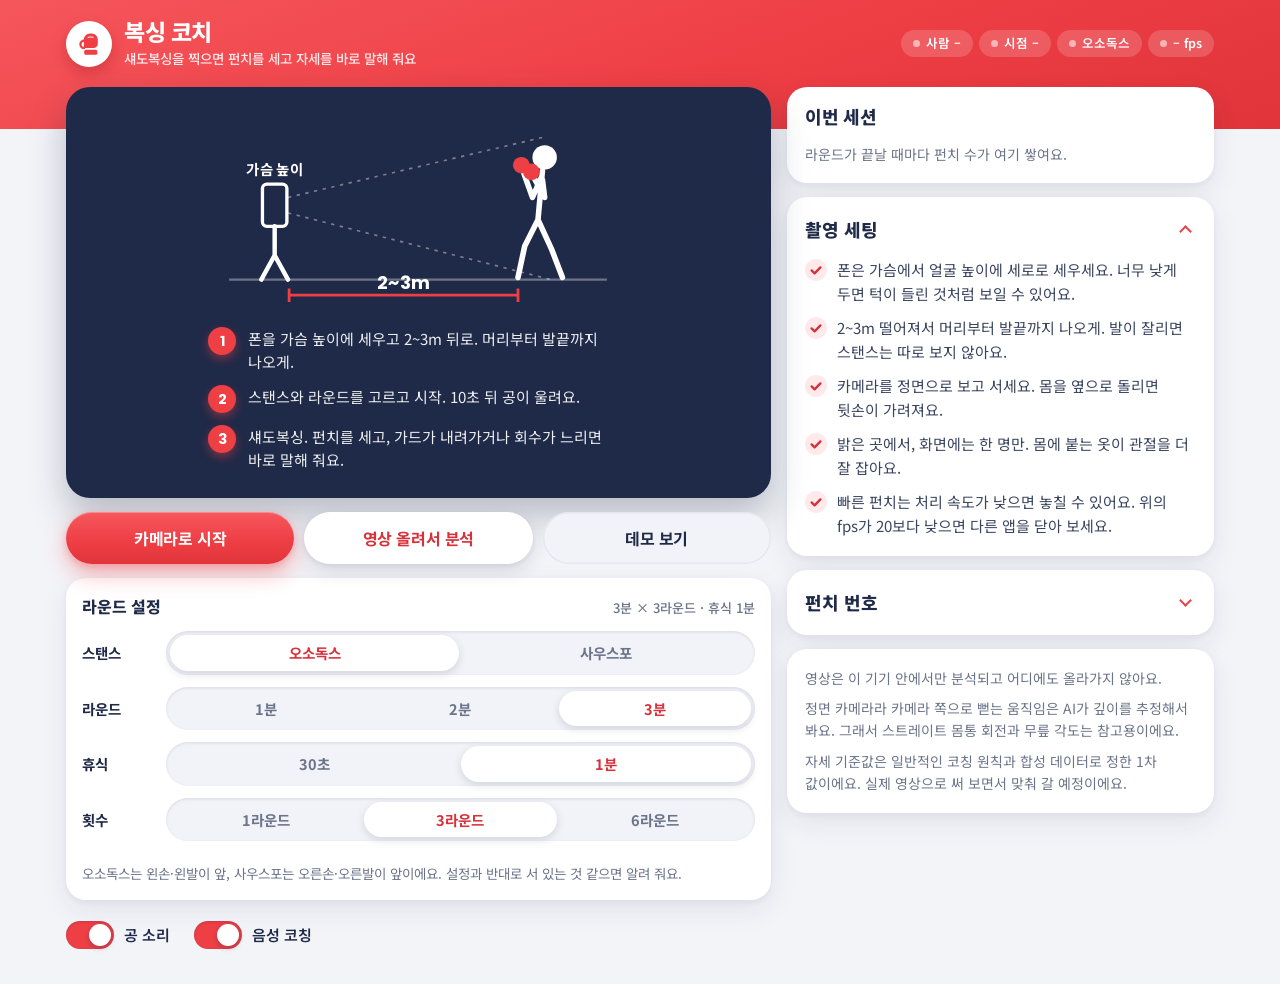
==== commit da499cb1: "복싱 코치로 교체: 섀도복싱 펀치 감지·자세 코칭·라운드 타이머 - 리프팅 앱을 섀도복싱 자세 교정 앱으로 바꿈(정면 카메라 기준) - 펀치 감지와 종류 구분(잽, 스트레이트, 앞" ====
--- a/index.html
+++ b/index.html
@@ -3,16 +3,16 @@
 <head>
 <meta charset="utf-8">
 <meta name="viewport" content="width=device-width, initial-scale=1, viewport-fit=cover">
-<title>리프팅 코치</title>
-<meta name="description" content="카메라로 리프팅을 찍으면 터치를 세고 자세를 코칭해 주는 웹앱">
+<title>복싱 코치</title>
+<meta name="description" content="섀도복싱을 찍으면 펀치를 세고 가드·회수·턱·스탠스를 바로 코칭해 주는 웹앱">
 <meta name="theme-color" content="#EE3F45">
 <link rel="preconnect" href="https://fonts.googleapis.com">
 <link rel="preconnect" href="https://fonts.gstatic.com" crossorigin>
 <link rel="stylesheet" href="https://fonts.googleapis.com/css2?family=Noto+Sans+KR:wght@400;500;700;800&family=Poppins:wght@500;600;700&display=swap">
 <style>
 /* 레이아웃: 빨간 헤더 띠 위로 첫 카드가 살짝 겹쳐 올라오는 피트니스 앱 구성.
-   휴대폰은 1열(촬영 화면 → 코칭 한 줄 → 버튼 → 기록), 넓은 화면은 2열.
-   색: 코랄 레드 + 네이비 + 흰 카드(참고 시안 그대로 밝은 테마 하나로 고정) */
+   휴대폰은 1열(촬영 화면 → 코칭 한 줄 → 버튼 → 설정 → 기록), 넓은 화면은 2열.
+   색: 코랄 레드 + 네이비 + 흰 카드(밝은 테마 하나로 고정) */
 :root {
   --red: #EE3F45;
   --red-strong: #D7313A;      /* 작은 빨간 글씨용(흰 배경 대비 확보) */
@@ -155,7 +155,6 @@
 .stage-media video { object-fit: contain; background: var(--navy); }
 .stage-media canvas { touch-action: manipulation; }
 .stage-media.mirrored { transform: scaleX(-1); }
-.stage[data-tap="on"] canvas { cursor: crosshair; }
 
 .stage-empty {
   width: 100%;
@@ -171,7 +170,8 @@
 .art-head { fill: #fff; }
 .art-phone { fill: none; stroke: #fff; stroke-width: 3; }
 .art-dash { stroke: rgb(255 255 255 / 0.4); stroke-width: 1.5; stroke-dasharray: 5 6; fill: none; }
-.art-ball { fill: var(--red); }
+.art-glove { fill: var(--red); }
+.art-eye { stroke: rgb(255 255 255 / 0.4); stroke-width: 1.5; stroke-dasharray: 3 5; fill: none; }
 .art-measure { stroke: var(--red); stroke-width: 2.5; fill: none; }
 .art-label { fill: #fff; font: 700 16px var(--font-num); letter-spacing: 0.02em; }
 .steps {
@@ -203,63 +203,6 @@
   font: 700 14px/1 var(--font-num);
   box-shadow: 0 4px 10px rgb(238 63 69 / 0.45);
 }
-
-/* 연속 터치 링: 내 기록(최소 10개)까지 얼마나 왔는지 */
-.hud {
-  position: absolute;
-  top: 12px;
-  left: 12px;
-  display: flex;
-  align-items: center;
-  gap: 12px;
-  padding: 7px 16px 7px 7px;
-  border-radius: 22px;
-  background: rgb(255 255 255 / 0.96);
-  color: var(--ink);
-  box-shadow: 0 10px 24px rgb(0 0 0 / 0.22);
-  pointer-events: none;
-}
-.ring { position: relative; width: 70px; height: 70px; flex: none; }
-.ring svg { width: 100%; height: 100%; transform: rotate(-90deg); }
-.ring-track { fill: none; stroke: #EDEFF5; stroke-width: 7; }
-.ring-fill { fill: none; stroke: var(--red); stroke-width: 7; stroke-linecap: round; transition: stroke-dashoffset 250ms ease; }
-.ring-num {
-  position: absolute;
-  inset: 0;
-  display: grid;
-  place-items: center;
-  font: 700 27px/1 var(--font-num);
-  color: var(--ink);
-  font-variant-numeric: tabular-nums;
-}
-.ring-num.bump { animation: bump 280ms ease-out; }
-@keyframes bump {
-  0% { transform: scale(1.32); color: var(--red); }
-  100% { transform: scale(1); }
-}
-.hud-text { display: grid; gap: 2px; }
-.hud-label { font-size: 12px; font-weight: 500; color: var(--muted); }
-.hud-stats { font-size: 14px; font-weight: 700; color: var(--ink); }
-.hud-stats b, .hud-best b { font-family: var(--font-num); font-variant-numeric: tabular-nums; }
-.hud-best { font-size: 12.5px; font-weight: 700; color: var(--red-strong); }
-.hud-best[data-record="on"]::after { content: " · 신기록!"; }
-
-.tap-hint {
-  position: absolute;
-  top: 50%;
-  left: 50%;
-  transform: translate(-50%, -50%);
-  padding: 11px 18px;
-  border-radius: 999px;
-  background: var(--red);
-  color: #fff;
-  font-weight: 700;
-  white-space: nowrap;
-  pointer-events: none;
-  box-shadow: 0 0 0 0 rgb(238 63 69 / 0.55), var(--shadow-red);
-  animation: pulse 1.6s ease-out infinite;
-}
-@keyframes pulse { to { box-shadow: 0 0 0 20px rgb(238 63 69 / 0), var(--shadow-red); } }
 
 .loading {
   position: absolute;
@@ -584,8 +527,209 @@
 .note p { margin: 0; }
 .note p + p { margin-top: 8px; }
 
+/* ---------- 촬영 화면 위 표시(라운드 시계·펀치 수·콤비·카운트다운·큐) ---------- */
+/* 점수판(촬영 화면 바로 아래): 영상의 얼굴·가드 부분을 가리지 않게 밖으로 뺌 */
+.scoreboard {
+  display: grid;
+  grid-template-columns: auto minmax(0, 1fr) auto;
+  align-items: center;
+  gap: 14px;
+  padding: 9px 20px 9px 9px;
+  border-radius: 22px;
+  background: var(--surface);
+  box-shadow: var(--shadow-card);
+  color: var(--ink);
+}
+.ring { position: relative; width: 70px; height: 70px; flex: none; }
+.ring svg { width: 100%; height: 100%; transform: rotate(-90deg); }
+.ring-track { fill: none; stroke: #EDEFF5; stroke-width: 7; }
+.ring-fill { fill: none; stroke: var(--red); stroke-width: 7; stroke-linecap: round; transition: stroke-dashoffset 250ms linear, stroke 200ms ease; }
+.ring[data-phase="rest"] .ring-fill { stroke: var(--navy); }
+.ring[data-phase="ready"] .ring-fill, .ring[data-phase="paused"] .ring-fill { stroke: #F2B53A; }
+.ring-time {
+  position: absolute;
+  inset: 0;
+  display: grid;
+  place-items: center;
+  font: 700 18px/1 var(--font-num);
+  color: var(--ink);
+  font-variant-numeric: tabular-nums;
+  letter-spacing: -0.01em;
+}
+.hud-text { display: grid; gap: 6px; min-width: 0; justify-items: start; }
+.phase {
+  padding: 5px 10px;
+  border-radius: 999px;
+  background: var(--surface-2);
+  color: var(--muted);
+  font-size: 13px;
+  font-weight: 700;
+  line-height: 1.1;
+  white-space: nowrap;
+}
+.phase[data-phase="round"] { background: var(--red); color: #fff; }
+.phase[data-phase="rest"] { background: var(--navy); color: #fff; }
+.phase[data-phase="ready"], .phase[data-phase="paused"] { background: #FFE3A3; color: #6B4A00; }
+.hud-mix { max-width: 100%; font-size: 13px; font-weight: 600; color: var(--text); white-space: nowrap; overflow: hidden; text-overflow: ellipsis; }
+.hud-count { display: grid; justify-items: end; line-height: 1; }
+.hud-count b { display: inline-block; font: 700 36px/1 var(--font-num); color: var(--ink); font-variant-numeric: tabular-nums; }
+.hud-count span { margin-top: 4px; font-size: 12.5px; font-weight: 700; color: var(--muted); }
+.hud-count b.bump { animation: bump 280ms ease-out; }
+@keyframes bump {
+  0% { transform: scale(1.3); color: var(--red); }
+  100% { transform: scale(1); }
+}
+
+.combo {
+  position: absolute;
+  top: 12px;
+  right: 12px;
+  display: grid;
+  justify-items: end;
+  gap: 3px;
+  padding: 9px 14px;
+  border-radius: 18px;
+  background: rgb(31 42 72 / 0.86);
+  color: #fff;
+  pointer-events: none;
+  box-shadow: 0 10px 24px rgb(0 0 0 / 0.25);
+}
+.combo-label { font-size: 11.5px; font-weight: 700; letter-spacing: 0.06em; color: rgb(255 255 255 / 0.72); }
+.combo b { font: 700 26px/1 var(--font-num); letter-spacing: 0.04em; font-variant-numeric: tabular-nums; }
+.combo.show { animation: pop 260ms ease-out; }
+@keyframes pop { 0% { transform: scale(0.86); opacity: 0.4; } 100% { transform: scale(1); opacity: 1; } }
+
+.countdown {
+  position: absolute;
+  inset: 0;
+  display: grid;
+  place-items: center;
+  pointer-events: none;
+  font: 700 clamp(88px, 26vw, 190px)/1 var(--font-num);
+  color: #fff;
+  text-shadow: 0 10px 34px rgb(0 0 0 / 0.5);
+  font-variant-numeric: tabular-nums;
+}
+.countdown.tick { animation: tick 900ms ease-out; }
+@keyframes tick { 0% { transform: scale(1.4); opacity: 0; } 18% { opacity: 1; } 100% { transform: scale(1); opacity: 0.92; } }
+
+/* 2~3m 떨어져서도 읽히게 크게 */
+.cue {
+  position: absolute;
+  left: 50%;
+  bottom: 14px;
+  transform: translateX(-50%);
+  max-width: calc(100% - 24px);
+  padding: 12px 22px;
+  border-radius: 999px;
+  background: var(--red);
+  color: #fff;
+  font: 800 clamp(21px, 5.6vw, 32px)/1.2 var(--font-body);
+  letter-spacing: -0.01em;
+  text-align: center;
+  white-space: nowrap;
+  overflow: hidden;
+  text-overflow: ellipsis;
+  box-shadow: var(--shadow-red);
+  pointer-events: none;
+}
+.cue.show { animation: cueIn 300ms ease-out; }
+@keyframes cueIn { 0% { transform: translate(-50%, 16px) scale(0.92); opacity: 0; } 100% { transform: translate(-50%, 0) scale(1); opacity: 1; } }
+.stage[data-alert="on"]::after {
+  content: "";
+  position: absolute;
+  inset: 0;
+  border-radius: inherit;
+  box-shadow: inset 0 0 0 4px var(--red), inset 0 0 46px rgb(238 63 69 / 0.5);
+  pointer-events: none;
+  animation: alertPulse 1s ease-in-out infinite;
+}
+@keyframes alertPulse { 50% { opacity: 0.45; } }
+
+@media (max-width: 420px) {
+  .scoreboard { gap: 10px; padding: 8px 16px 8px 8px; }
+  .ring { width: 62px; height: 62px; }
+  .ring-time { font-size: 16px; }
+  .hud-count b { font-size: 32px; }
+  .combo { top: 10px; right: 10px; padding: 7px 11px; }
+  .combo b { font-size: 21px; }
+}
+
+/* ---------- 라운드 설정(알약 모양 선택 버튼) ---------- */
+.settings {
+  display: grid;
+  gap: 12px;
+  padding: 16px;
+  border-radius: 20px;
+  background: var(--surface);
+  box-shadow: var(--shadow-card);
+}
+.settings-head { display: flex; justify-content: space-between; align-items: baseline; gap: 10px; }
+.settings-head h2 { margin: 0; font-size: 16px; font-weight: 800; color: var(--ink); }
+.settings-head span { font-size: 13px; color: var(--muted); font-weight: 500; }
+.setting { display: grid; grid-template-columns: 74px minmax(0, 1fr); align-items: center; gap: 10px; }
+.setting-label { font-size: 14.5px; font-weight: 700; color: var(--ink); }
+.seg {
+  display: flex;
+  gap: 2px;
+  padding: 4px;
+  border-radius: 999px;
+  background: var(--surface-2);
+  box-shadow: inset 0 1px 3px rgb(31 42 72 / 0.12);
+  min-width: 0;
+}
+.seg label { position: relative; flex: 1 1 0; min-width: 0; }
+.seg input { position: absolute; inset: 0; width: 100%; height: 100%; margin: 0; opacity: 0; cursor: pointer; }
+.seg span {
+  display: block;
+  padding: 9px 4px;
+  border-radius: 999px;
+  text-align: center;
+  font-size: 14.5px;
+  font-weight: 700;
+  line-height: 1.2;
+  color: var(--muted);
+  white-space: nowrap;
+  transition: background-color 150ms ease, color 150ms ease, box-shadow 150ms ease;
+}
+.seg input:checked + span { background: var(--surface); color: var(--red-strong); box-shadow: 0 3px 8px rgb(31 42 72 / 0.15); }
+.seg input:focus-visible + span { outline: 3px solid rgb(238 63 69 / 0.45); outline-offset: 1px; }
+.seg input:disabled + span { opacity: 0.5; }
+
+/* 라운드 기록 알약 */
+.set-pill small { display: block; font: 600 11px/1.2 var(--font-body); color: inherit; opacity: 0.75; }
+.combo-list { display: flex; flex-wrap: wrap; gap: 8px; }
+.combo-pill {
+  display: inline-flex;
+  align-items: baseline;
+  gap: 6px;
+  padding: 8px 12px;
+  border-radius: 14px;
+  background: var(--navy);
+  color: #fff;
+  font: 700 17px/1 var(--font-num);
+  letter-spacing: 0.03em;
+}
+.combo-pill small { font: 600 12px/1 var(--font-body); color: rgb(255 255 255 / 0.75); letter-spacing: 0; }
+.conf {
+  display: inline-block;
+  margin-left: 6px;
+  padding: 3px 7px;
+  border-radius: 999px;
+  background: var(--surface-2);
+  color: var(--muted);
+  font-size: 11.5px;
+  font-weight: 700;
+  vertical-align: 2px;
+  white-space: nowrap;
+}
+.num-guide { display: grid; grid-template-columns: repeat(2, minmax(0, 1fr)); gap: 8px; margin: 14px 0 0; padding: 0; list-style: none; }
+.num-guide li { display: flex; align-items: center; gap: 10px; padding: 8px 10px; border-radius: 12px; background: var(--surface-2); font-size: 14.5px; font-weight: 600; color: var(--ink); }
+.num-guide b { width: 26px; height: 26px; flex: none; border-radius: 8px; display: grid; place-items: center; background: var(--red); color: #fff; font: 700 14px/1 var(--font-num); }
+.guide-note { margin: 10px 0 0; font-size: 13.5px; color: var(--muted); }
+
 @media (prefers-reduced-motion: reduce) {
-  .ring-num.bump, .tap-hint, .spinner, .ripple { animation: none; }
+  .hud-count b.bump, .spinner, .ripple, .countdown.tick, .cue.show, .combo.show, .stage[data-alert="on"]::after { animation: none; }
   .btn, .switch-track, .switch-track::after, .ring-fill { transition: none; }
 }
 </style>
@@ -597,20 +741,21 @@
     <div class="brand">
       <span class="brand-mark" aria-hidden="true">
         <svg viewBox="0 0 34 34">
-          <circle cx="17" cy="17" r="15" fill="none" stroke="currentColor" stroke-width="2.5"/>
-          <path d="M17 9.5l6.2 4.5-2.4 7.3h-7.6l-2.4-7.3z" fill="currentColor"/>
-          <path d="M17 2v7.5M23.2 14l7.2-2.5M20.8 21.3l4.4 6.2M13.2 21.3l-4.4 6.2M10.8 14l-7.2-2.5" stroke="currentColor" stroke-width="2"/>
+          <path d="M11.2 21.6V12.4c0-4 3.2-7.2 7.2-7.2h1.4c4 0 7.2 3.2 7.2 7.2v4.4c0 2.7-2.2 4.8-4.8 4.8z" fill="currentColor"/>
+          <path d="M11.4 13.2c-2.3 0-4.1 1.8-4.1 4.1s1.8 4.3 4.1 4.3" fill="none" stroke="currentColor" stroke-width="2.6" stroke-linecap="round"/>
+          <rect x="11.6" y="23.4" width="14.8" height="5.8" rx="1.8" fill="currentColor"/>
+          <path d="M16.2 9.6c1.6-0.9 3.6-0.9 5.4 0" fill="none" stroke="#fff" stroke-width="1.6" stroke-linecap="round" opacity="0.7"/>
         </svg>
       </span>
       <div>
-        <h1>리프팅 코치</h1>
-        <p>찍으면 터치를 세고 자세를 봐 줘요</p>
+        <h1>복싱 코치</h1>
+        <p>섀도복싱을 찍으면 펀치를 세고 자세를 바로 말해 줘요</p>
       </div>
     </div>
     <div class="chips" aria-live="polite">
       <span class="chip" id="chipPose">사람 –</span>
-      <span class="chip" id="chipBall">공 –</span>
       <span class="chip" id="chipView">시점 –</span>
+      <span class="chip" id="chipStance">오소독스</span>
       <span class="chip" id="chipFps">– fps</span>
     </div>
   </div>
@@ -618,50 +763,58 @@
 
 <main class="wrap layout">
   <section class="stage-col" aria-label="촬영 화면">
-    <div class="stage" id="stage" data-tap="off">
+    <div class="stage" id="stage" data-alert="off">
       <div class="stage-media" id="stageMedia">
         <video id="video" playsinline muted preload="auto"></video>
         <canvas id="overlay" aria-label="분석 화면"></canvas>
       </div>
 
       <div class="stage-empty" id="stageEmpty">
-        <svg class="setup-art" viewBox="0 0 360 172" role="img" aria-label="폰을 세워 두고 2~4m 떨어져서 전신과 공이 다 나오게 찍는 배치">
-          <line class="art-ground" x1="10" y1="140" x2="350" y2="140"/>
-          <rect class="art-phone" x="38" y="86" width="22" height="38" rx="4"/>
-          <path class="art-stroke" d="M49 124v16M40 140h18"/>
-          <path class="art-dash" d="M61 98L318 26M61 112L318 140"/>
-          <path class="art-measure" d="M62 160H262M62 154v12M262 154v12"/>
-          <text class="art-label" x="162" y="155" text-anchor="middle">2~4m</text>
-          <circle class="art-head" cx="280" cy="50" r="10"/>
-          <path class="art-limb" d="M280 60v38M280 70l-15 17M280 70l16 15M280 98l-4 42M280 98l17 17-4 15h11"/>
-          <circle class="art-ball" cx="301" cy="118" r="8"/>
+        <svg class="setup-art" viewBox="0 0 360 176" role="img" aria-label="폰을 가슴 높이에 세워 두고 2~3m 떨어져서, 머리부터 발끝까지 나오게 가드 자세로 서는 배치">
+          <line class="art-ground" x1="10" y1="150" x2="350" y2="150"/>
+          <text class="art-label" x="51" y="56" text-anchor="middle" style="font-size:13px">가슴 높이</text>
+          <rect class="art-phone" x="40" y="64" width="22" height="38" rx="4"/>
+          <path class="art-stroke" d="M51 102v26M51 128l-12 22M51 128l12 22"/>
+          <path class="art-eye" d="M63 76L292 22M63 90L300 150"/>
+          <circle class="art-head" cx="294" cy="40" r="11"/>
+          <path class="art-limb" d="M292 52l-4 44M291 58l-8 18 -10-28M292 60l2 16 -12-22M288 96l-12 24 -6 28M288 96l12 26 10 26"/>
+          <circle class="art-glove" cx="273" cy="47" r="7.5"/>
+          <circle class="art-glove" cx="282" cy="53" r="7.5"/>
+          <path class="art-measure" d="M64 164H270M64 158v12M270 158v12"/>
+          <text class="art-label" x="167" y="158" text-anchor="middle">2~3m</text>
         </svg>
         <ol class="steps">
-          <li><span class="step-num">1</span><span>폰을 세워 두고 2~4m 뒤로. 머리부터 발끝, 공까지 다 나오게.</span></li>
-          <li><span class="step-num">2</span><span>시작하면 화면에서 공을 한 번 탭해요.</span></li>
-          <li><span class="step-num">3</span><span>리프팅 시작. 터치마다 소리가 나고, 공을 떨어뜨리면 개수와 코칭을 말해 줘요.</span></li>
+          <li><span class="step-num">1</span><span>폰을 가슴 높이에 세우고 2~3m 뒤로. 머리부터 발끝까지 나오게.</span></li>
+          <li><span class="step-num">2</span><span>스탠스와 라운드를 고르고 시작. 10초 뒤 공이 울려요.</span></li>
+          <li><span class="step-num">3</span><span>섀도복싱. 펀치를 세고, 가드가 내려가거나 회수가 느리면 바로 말해 줘요.</span></li>
         </ol>
       </div>
 
-      <div class="hud" id="hud" hidden>
-        <div class="ring">
-          <svg viewBox="0 0 70 70" aria-hidden="true">
-            <circle class="ring-track" cx="35" cy="35" r="29"/>
-            <circle class="ring-fill" id="ringFill" cx="35" cy="35" r="29" stroke-dasharray="182.2" stroke-dashoffset="182.2"/>
-          </svg>
-          <span class="ring-num" id="streakNum">0</span>
-        </div>
-        <div class="hud-text">
-          <span class="hud-label">연속 터치</span>
-          <span class="hud-stats">최고 <b id="bestNum">0</b> · 총 <b id="totalNum">0</b></span>
-          <span class="hud-best" id="hudBest" data-record="off">내 기록 <b id="bestEverNum">0</b></span>
-        </div>
+      <div class="combo" id="comboBox" hidden>
+        <span class="combo-label">콤비네이션</span>
+        <b id="comboText">1-2</b>
       </div>
-      <div class="tap-hint" id="tapHint" hidden>공을 탭하세요</div>
+      <div class="countdown" id="countdown" hidden aria-live="assertive"></div>
+      <div class="cue" id="cueBanner" hidden role="status"></div>
       <div class="loading" id="loading" hidden>
         <span class="spinner" aria-hidden="true"></span>
         <span id="loadingText">불러오는 중…</span>
       </div>
+    </div>
+
+    <div class="scoreboard" id="hud" hidden>
+      <div class="ring" id="ring" data-phase="idle">
+        <svg viewBox="0 0 70 70" aria-hidden="true">
+          <circle class="ring-track" cx="35" cy="35" r="29"/>
+          <circle class="ring-fill" id="ringFill" cx="35" cy="35" r="29" stroke-dasharray="182.2" stroke-dashoffset="0"/>
+        </svg>
+        <span class="ring-time" id="timeText">3:00</span>
+      </div>
+      <div class="hud-text">
+        <span class="phase" id="phaseLabel" data-phase="idle">시작 전</span>
+        <span class="hud-mix" id="hudMix">잽 0 · 스트 0 · 훅 0 · 어퍼 0</span>
+      </div>
+      <div class="hud-count"><b id="punchNum">0</b><span>펀치</span></div>
     </div>
 
     <div class="tip" id="tipBar" data-tone="info" hidden>
@@ -681,13 +834,52 @@
       </div>
       <input id="fileInput" type="file" accept="video/*" hidden>
       <div class="btn-row" id="runControls" hidden>
-        <button class="btn primary" id="btnPlay" type="button" hidden>분석 시작</button>
-        <button class="btn" id="btnPickBall" type="button" aria-pressed="false">공 지정</button>
+        <button class="btn primary" id="btnPlay" type="button" hidden>라운드 시작</button>
+        <button class="btn" id="btnPause" type="button" aria-pressed="false" hidden>일시정지</button>
         <button class="btn" id="btnFlip" type="button" hidden>카메라 전환</button>
         <button class="btn dark" id="btnStop" type="button">끝내고 결과 보기</button>
       </div>
+
+      <div class="settings" id="settings">
+        <div class="settings-head">
+          <h2>라운드 설정</h2>
+          <span id="settingsSummary">3분 × 3라운드</span>
+        </div>
+        <div class="setting">
+          <span class="setting-label" id="lblStance">스탠스</span>
+          <div class="seg" role="radiogroup" aria-labelledby="lblStance">
+            <label><input type="radio" name="stance" value="orthodox" checked><span>오소독스</span></label>
+            <label><input type="radio" name="stance" value="southpaw"><span>사우스포</span></label>
+          </div>
+        </div>
+        <div class="setting">
+          <span class="setting-label" id="lblRound">라운드</span>
+          <div class="seg" role="radiogroup" aria-labelledby="lblRound">
+            <label><input type="radio" name="roundSec" value="60"><span>1분</span></label>
+            <label><input type="radio" name="roundSec" value="120"><span>2분</span></label>
+            <label><input type="radio" name="roundSec" value="180" checked><span>3분</span></label>
+          </div>
+        </div>
+        <div class="setting">
+          <span class="setting-label" id="lblRest">휴식</span>
+          <div class="seg" role="radiogroup" aria-labelledby="lblRest">
+            <label><input type="radio" name="restSec" value="30"><span>30초</span></label>
+            <label><input type="radio" name="restSec" value="60" checked><span>1분</span></label>
+          </div>
+        </div>
+        <div class="setting">
+          <span class="setting-label" id="lblRounds">횟수</span>
+          <div class="seg" role="radiogroup" aria-labelledby="lblRounds">
+            <label><input type="radio" name="rounds" value="1"><span>1라운드</span></label>
+            <label><input type="radio" name="rounds" value="3" checked><span>3라운드</span></label>
+            <label><input type="radio" name="rounds" value="6"><span>6라운드</span></label>
+          </div>
+        </div>
+        <p class="guide-note">오소독스는 왼손·왼발이 앞, 사우스포는 오른손·오른발이 앞이에요. 설정과 반대로 서 있는 것 같으면 알려 줘요.</p>
+      </div>
+
       <div class="toggles">
-        <label class="switch" for="optSound"><input id="optSound" type="checkbox" checked><span class="switch-track" aria-hidden="true"></span>터치 소리</label>
+        <label class="switch" for="optSound"><input id="optSound" type="checkbox" checked><span class="switch-track" aria-hidden="true"></span>공 소리</label>
         <label class="switch" for="optVoice"><input id="optVoice" type="checkbox" checked><span class="switch-track" aria-hidden="true"></span>음성 코칭</label>
       </div>
       <div class="alert" id="alertBox" role="alert" hidden>
@@ -704,7 +896,7 @@
         <h2 id="setsTitle">이번 세션</h2>
         <span class="badge" id="setsBadge" hidden></span>
       </div>
-      <div class="sets" id="setsList"><span class="muted small-text">공을 떨어뜨릴 때마다 세트 기록이 여기 쌓여요.</span></div>
+      <div class="sets" id="setsList"><span class="muted small-text">라운드가 끝날 때마다 펀치 수가 여기 쌓여요.</span></div>
       <p class="sets-meta" id="setsMeta" hidden></p>
     </section>
 
@@ -721,113 +913,160 @@
     <details class="card guide" open>
       <summary>촬영 세팅</summary>
       <ul>
-        <li>폰을 바닥이나 거치대에 세우고 2~4m 떨어져요. 머리, 발끝, 공이 다 보여야 해요.</li>
-        <li>옆에서 찍으면 발등 각도와 앞뒤 흐름까지, 정면에서 찍으면 좌우 흐름까지 봐요. 디딤다리, 터치 높이, 공 높이는 둘 다 돼요.</li>
-        <li>공과 배경 색이 다를수록 잘 잡아요. 흰 공이면 흰 벽 앞은 피하세요.</li>
-        <li>밝은 곳에서, 화면에는 한 명만.</li>
-        <li>공을 지정할 땐 공이 멈춰 있을 때 탭해요. 다음부터는 같은 색 공을 자동으로 찾아요.</li>
+        <li>폰은 가슴에서 얼굴 높이에 세로로 세우세요. 너무 낮게 두면 턱이 들린 것처럼 보일 수 있어요.</li>
+        <li>2~3m 떨어져서 머리부터 발끝까지 나오게. 발이 잘리면 스탠스는 따로 보지 않아요.</li>
+        <li>카메라를 정면으로 보고 서세요. 몸을 옆으로 돌리면 뒷손이 가려져요.</li>
+        <li>밝은 곳에서, 화면에는 한 명만. 몸에 붙는 옷이 관절을 더 잘 잡아요.</li>
+        <li>빠른 펀치는 처리 속도가 낮으면 놓칠 수 있어요. 위의 fps가 20보다 낮으면 다른 앱을 닫아 보세요.</li>
       </ul>
     </details>
 
+    <details class="card guide">
+      <summary>펀치 번호</summary>
+      <ul class="num-guide">
+        <li><b>1</b>잽</li>
+        <li><b>2</b>스트레이트</li>
+        <li><b>3</b>앞손 훅</li>
+        <li><b>4</b>뒷손 훅</li>
+        <li><b>5</b>앞손 어퍼</li>
+        <li><b>6</b>뒷손 어퍼</li>
+      </ul>
+      <p class="guide-note">0.7초 안에 이어서 친 펀치는 콤비네이션으로 묶어요(예: 1-2-3). 번호 체계는 체육관마다 조금 다를 수 있어요.</p>
+    </details>
+
     <section class="card note" aria-label="안내">
       <p>영상은 이 기기 안에서만 분석되고 어디에도 올라가지 않아요.</p>
-      <p>자세 기준값은 일반적인 코칭 원칙을 바탕으로 정한 임시값이에요. 실제 영상으로 써 보면서 맞춰 갈 예정이에요.</p>
+      <p>정면 카메라라 카메라 쪽으로 뻗는 움직임은 AI가 깊이를 추정해서 봐요. 그래서 스트레이트 몸통 회전과 무릎 각도는 참고용이에요.</p>
+      <p>자세 기준값은 일반적인 코칭 원칙과 합성 데이터로 정한 1차 값이에요. 실제 영상으로 써 보면서 맞춰 갈 예정이에요.</p>
     </section>
   </aside>
 </main>
 
 <script>
 // ==CORE START==
-// 화면(DOM)과 무관한 분석 로직. 테스트에서 이 블록만 떼어 실행할 수 있게 분리해 둠.
-(function (global) {
+// 복싱 코치 분석 엔진: 브라우저 API 없이 순수 계산만 있어서 Node에서도 테스트할 수 있음
+(function (root) {
   'use strict';
 
-  // ===== 설정값 (자세 임계값은 코칭 원칙 기반 임시값, 실제 영상으로 조정 필요) =====
+  const DEG = Math.PI / 180;
+
+  // 기준값은 일반적인 복싱 코칭 원칙 + 합성 데이터로 정한 1차 값. 실제 영상으로 다시 맞춰야 함
   const CONFIG = Object.freeze({
-    analysisLongSide: 320,     // 분석용 축소 해상도의 긴 변(px)
-    assumedBodyHeightM: 1.7,   // 중력 보정·cm 환산용 가정 키
-    legToBodyRatio: 0.49,      // (엉덩이→무릎→발목 길이) / 키
-    ballRadiusToBody: 0.065,   // 5호공 반지름 / 키
-    ball: Object.freeze({
-      chromaTol: 18,           // YCbCr 색차 허용치
-      lumaTol: 70,             // 밝기 허용치
-      innerRatio: 0.6,         // 공 안쪽 정사각형 반폭 / 반지름
-      ringInnerRatio: 1.2,     // 주변 고리 안쪽 / 반지름
-      ringOuterRatio: 1.8,     // 주변 고리 바깥 / 반지름
-      minInnerFill: 0.45,      // 안쪽이 공 색으로 채워진 최소 비율
-      minContrast: 0.22,       // (안쪽 채움 - 0.8*주변 채움) 최소값: 큰 벽·바닥 배제
-      distPenalty: 0.15,       // 예측 위치에서 멀수록 감점
-      alpha: 0.85,             // alpha-beta 필터 위치 보정 계수
-      beta: 0.4,               // alpha-beta 필터 속도 보정 계수
-      coastMaxSec: 0.6,        // 이 시간 동안 못 찾으면 '놓침'
-      colorAdapt: 0.04,        // 조명 변화 따라 공 색 천천히 갱신
-      minRadius: 2.5,
-      maxRadiusFrac: 0.2,      // 최대 반지름 = 화면 짧은 변 * 0.2
-      limbExcludeRatio: 0.45,  // 정강이·발 주변 제외 반경(공 반지름 대비): 흰 양말 오인식 방지
+    minVis: 0.5,
+    excursion: Object.freeze({
+      start: 0.8,           // 가드 위치에서 이만큼 벗어나면 '손이 나감'
+      end: 0.45,            // 이 아래로 돌아오면 '회수 끝'
+      endRatio: 0.45,       // 또는 최고점의 45% 아래 + 화면상 거의 돌아옴
+      end2d: 0.5,
+      splitDropRatio: 0.62, // 최고점 대비 이만큼 내려오면 회수 시작
+      splitRise: 0.35,      // 회수 중 다시 이만큼 오르면 같은 손 연타(잽-잽)
+      returnRatio: 0.4,     // 최고점의 40%까지 내려온 시각 = 회수 시간 기준
+      minPeak: 1.0,
+      maxDurSec: 1.2,
+      settleSec: 0.5,
+      settleSpeed: 0.7,     // 몸통 길이/초
+      stillSec: 0.35,       // 나간 손이 이만큼 멈춰 있고 펀치 모양이 아니면 그 자리를 새 기준으로(가드 내림 등)
+      stillRange: 0.3,
+      homeTauSec: 1.2,      // 가드 기준 위치가 따라가는 속도
+      homeInitFrames: 8,
     }),
-    touch: Object.freeze({
-      speedThreshBodyPerSec: 0.35,    // 낙하/상승 판정 최소 속도(키/초)
-      fallbackSpeedFramePerSec: 0.25, // 포즈가 없을 때(화면 높이/초)
-      minIntervalSec: 0.18,           // 같은 터치 중복 방지
-      velWindowSec: 0.16,             // 속도 추정 창
-      maxSampleGapSec: 0.25,
-      partMaxDistBallR: 1.3,          // 부위 판정 최대 거리 = 1.3*공 반지름 + 0.05*키
-      partMaxDistBody: 0.05,
-      groundMarginBody: 0.05,         // 지면에서 이 높이 이내면 '바닥 바운드' 후보
-      footRaisedBody: 0.03,
+    // 가드에서 벗어난 정도를 합칠 때 쓰는 눈금(몸통 길이 단위, 각도는 도)
+    norm: Object.freeze({ lift: 0.3, angle: 60, fwd: 0.3, pos: 0.32, fore: 0.3, shrink: 0.3 }),
+    classify: Object.freeze({
+      straightAngle: 128, straightFwd: 0.25, liftMin: 0.2,
+      hookForearm: 0.2, hookMaxAngle: 140,
+      upperDip: 0.1, upperRise: 0.22, upperVel: 1.3, upperMaxLift: 0.24, upperForearmUp: 0.12, upperFwd: 0.12,
+      shrinkMin: 0.25, hookMaxShrink: 0.2,
     }),
-    streak: Object.freeze({ endAfterNoTouchSec: 2.2, endAfterLostSec: 1.2 }),
-    posture: Object.freeze({
-      stiffKneeDeg: 172,       // 디딤다리 무릎 각도 상한(180 = 완전히 펴짐)
-      highContactLeg: 0.75,    // 터치 높이 / 다리 길이 상한 (0.57 ≈ 무릎 높이)
-      torsoTiltDeg: 22,
-      toeDownDeg: -30,         // 발등 기울기(측면만): 발끝이 이보다 내려가면 경고
-      toeUpDeg: 30,
-      tooHighRise: 0.75,       // 터치 후 공 상승 높이 / 키
-      tooLowRise: 0.12,
-      driftBody: 0.12,         // 터치 사이 공의 수평 이동 / 키
-      issueWindow: 6,          // 최근 N번 터치 중
-      issueMinCount: 3,        // M번 이상 나오면 실시간 코칭
-    }),
+    guard: Object.freeze({ lowV: 0.06, dropMargin: 0.15 }),
+    returnSlowSec: 0.25,   // 최고점에서 60% 돌아오기까지(전체 회수로 치면 약 0.45초)
+    elbowFlareOut: 0.16,
+    chinUpMax: 0.02,
+    stance: Object.freeze({ narrow: 0.3, wide: 1.25 }),
+    kneeStraightDeg: 165,
+    rotationMin: 0.28,
+    comboGapSec: 0.7,
+    sustain: Object.freeze({ guardLow: 1.2, elbowFlare: 1.6, chinUp: 2.0, stiffKnees: 4.0, narrowStance: 3.0, wideStance: 3.0 }),
+    cue: Object.freeze({ globalGapSec: 3.5, sameGapSec: 12 }),
+    frontRatioMin: 0.32,
   });
 
-  // MediaPipe Pose 33개 랜드마크 중 쓰는 것
   const LM = Object.freeze({
-    NOSE: 0, L_EAR: 7, R_EAR: 8, L_SHOULDER: 11, R_SHOULDER: 12,
+    NOSE: 0, L_EAR: 7, R_EAR: 8,
+    L_SHOULDER: 11, R_SHOULDER: 12, L_ELBOW: 13, R_ELBOW: 14, L_WRIST: 15, R_WRIST: 16,
+    L_PINKY: 17, R_PINKY: 18, L_INDEX: 19, R_INDEX: 20, L_THUMB: 21, R_THUMB: 22,
     L_HIP: 23, R_HIP: 24, L_KNEE: 25, R_KNEE: 26, L_ANKLE: 27, R_ANKLE: 28,
     L_HEEL: 29, R_HEEL: 30, L_TOE: 31, R_TOE: 32,
   });
-  const MIN_VIS = 0.4;
-  const FOOT_POINTS = [LM.L_ANKLE, LM.R_ANKLE, LM.L_HEEL, LM.R_HEEL, LM.L_TOE, LM.R_TOE];
-
-  const PART_LABELS = Object.freeze({
-    footR: '오른발', footL: '왼발', thighR: '오른 허벅지', thighL: '왼 허벅지', head: '머리', unknown: '기타',
+  const SIDES = Object.freeze({
+    L: Object.freeze({ shoulder: 11, elbow: 13, wrist: 15, pinky: 17, index: 19, thumb: 21, hip: 23, knee: 25, ankle: 27, other: 'R' }),
+    R: Object.freeze({ shoulder: 12, elbow: 14, wrist: 16, pinky: 18, index: 20, thumb: 22, hip: 24, knee: 26, ankle: 28, other: 'L' }),
   });
-
+  const MIN_VIS = CONFIG.minVis;
+
+  // 번호는 체육관에서 흔히 쓰는 체계(1 잽, 2 스트레이트, 3 앞손 훅, 4 뒷손 훅, 5 앞손 어퍼, 6 뒷손 어퍼)
+  const PUNCH_TYPES = Object.freeze({
+    jab: Object.freeze({ label: '잽', short: '잽', num: 1, kind: 'straight', role: 'lead' }),
+    cross: Object.freeze({ label: '스트레이트', short: '스트', num: 2, kind: 'straight', role: 'rear' }),
+    leadHook: Object.freeze({ label: '앞손 훅', short: '훅', num: 3, kind: 'hook', role: 'lead' }),
+    rearHook: Object.freeze({ label: '뒷손 훅', short: '훅', num: 4, kind: 'hook', role: 'rear' }),
+    leadUpper: Object.freeze({ label: '앞손 어퍼', short: '어퍼', num: 5, kind: 'uppercut', role: 'lead' }),
+    rearUpper: Object.freeze({ label: '뒷손 어퍼', short: '어퍼', num: 6, kind: 'uppercut', role: 'rear' }),
+  });
+  const PUNCH_ORDER = Object.freeze(['jab', 'cross', 'leadHook', 'rearHook', 'leadUpper', 'rearUpper']);
+  function typeFor(kind, role) {
+    if (kind === 'straight') return role === 'lead' ? 'jab' : 'cross';
+    if (kind === 'hook') return role === 'lead' ? 'leadHook' : 'rearHook';
+    return role === 'lead' ? 'leadUpper' : 'rearUpper';
+  }
+
+  // confidence: high = 화면에서 바로 재는 값, medium = 기준이 사람·촬영마다 조금 다름, low = AI 깊이 추정에 기댐
   const ISSUES = Object.freeze({
-    stiffStandingLeg: { label: '디딤다리가 펴짐', tip: '디딤다리 무릎을 살짝 굽혀요', detail: '디딤다리가 쭉 펴져 있으면 공이 조금만 빗나가도 몸이 못 따라가요. 무릎을 살짝 굽히고 앞꿈치에 체중을 실어 보세요.' },
-    highContact: { label: '너무 높은 곳에서 터치', tip: '공이 무릎 아래로 내려오면 차요', detail: '발을 높이 들어 공을 마중 나가면 발등 각도가 흔들려요. 공이 무릎 아래까지 내려오길 기다렸다가 가볍게 터치해 보세요.' },
-    toeDown: { label: '발끝이 아래로 향함', tip: '발목 고정, 발등은 평평하게', detail: '발끝이 아래를 향하면 발등 면이 앞을 보게 돼서 공이 몸에서 멀어져요. 발목을 고정하고 발등을 바닥과 평평하게 유지해 보세요.' },
-    toeUp: { label: '발끝이 많이 들림', tip: '발끝을 조금 내려요', detail: '발끝이 많이 들리면 공이 몸 쪽으로 튀어 와요. 발등이 평평해질 만큼만 발끝을 내려 보세요.' },
-    driftForward: { label: '공이 앞으로 나감', tip: '발끝 내리지 말고 발등 평평하게', detail: '공이 몸 앞으로 멀어지면 발끝이 내려가 있을 가능성이 커요. 발목을 고정하고 발등을 평평하게 유지해 보세요.' },
-    driftBack: { label: '공이 몸 쪽으로 옴', tip: '발끝을 조금 내려요', detail: '공이 몸 쪽으로 오면 발끝이 들려 있을 가능성이 커요. 발등이 평평해지게 발끝을 살짝 내려 보세요.' },
-    driftLeft: { label: '공이 왼쪽으로 흐름', tip: '발등 한가운데로 맞혀요', detail: '발등 면이 기울어서 공이 옆으로 빠져요. 신발 끈 부분 정중앙에 맞히는 데 집중해 보세요.' },
-    driftRight: { label: '공이 오른쪽으로 흐름', tip: '발등 한가운데로 맞혀요', detail: '발등 면이 기울어서 공이 옆으로 빠져요. 신발 끈 부분 정중앙에 맞히는 데 집중해 보세요.' },
-    tooHigh: { label: '공이 너무 높이 뜸', tip: '힘을 빼고 짧게 툭', detail: '공이 높이 뜨면 떨어지는 속도가 빨라져 다음 터치가 어려워져요. 허리에서 가슴 높이를 목표로 힘을 빼 보세요.' },
-    tooLow: { label: '공이 너무 낮음', tip: '무릎 높이까지는 띄워요', detail: '공이 너무 낮으면 다음 터치를 준비할 시간이 없어요. 최소한 무릎 높이까지는 띄워 보세요.' },
-    torsoTilt: { label: '상체가 기울어짐', tip: '가슴은 세우고 눈만 공을 봐요', detail: '상체가 많이 숙여지거나 옆으로 기울면 중심이 흔들려요. 상체는 세우고 고개만 살짝 숙여 공을 보세요.' },
+    otherHandDrop: Object.freeze({
+      label: '칠 때 반대손이 내려가요', cue: '반대손 턱에', tip: '치는 동안 안 치는 손은 턱에 붙여 두세요.', unit: 'punch', weight: 1.25, confidence: 'high',
+      detail: '펀치를 뻗는 동안 안 치는 손이 얼굴에서 떨어졌어요. 잽을 칠 땐 뒷손을 턱에, 스트레이트를 칠 땐 앞손을 얼굴 앞에 그대로 두세요.',
+    }),
+    guardLow: Object.freeze({
+      label: '가드가 내려가요', cue: '가드 올려요', tip: '쉴 때도 두 주먹은 광대뼈 높이에 두세요.', unit: 'time', weight: 1.2, confidence: 'high',
+      detail: '펀치를 안 칠 때 주먹이 턱보다 아래로 내려가 있었어요. 쉬는 순간에 맞기 쉬워요. 두 주먹을 광대뼈 높이에, 팔꿈치는 옆구리에 두세요.',
+    }),
+    slowReturn: Object.freeze({
+      label: '회수가 느려요', cue: '빨리 회수', tip: '뻗은 속도 그대로 가드까지 당겨 오세요.', unit: 'punch', weight: 1.0, confidence: 'medium',
+      detail: '펀치를 뻗은 뒤 가드로 돌아오는 데 0.45초보다 오래 걸렸어요. 뻗을 때와 같은 길로, 같은 속도로 턱 앞까지 당겨 오세요.',
+    }),
+    chinUp: Object.freeze({
+      label: '턱이 들려 있어요', cue: '턱 당겨요', tip: '턱을 살짝 당기고 눈썹 아래로 앞을 보세요.', unit: 'time', weight: 1.0, confidence: 'medium',
+      detail: '코가 귀 높이보다 올라가 있는 시간이 있었어요. 턱이 들리면 맞았을 때 충격이 커요. 턱을 당기고 눈만 치켜떠서 앞을 보세요.',
+    }),
+    elbowFlare: Object.freeze({
+      label: '팔꿈치가 벌어져요', cue: '팔꿈치 붙여요', tip: '가드할 때 팔꿈치를 갈비뼈 쪽으로 붙이세요.', unit: 'time', weight: 0.9, confidence: 'medium',
+      detail: '가드 자세에서 팔꿈치가 어깨 바깥으로 벌어져 있었어요. 옆구리가 비고, 펀치도 크게 돌아서 나가요.',
+    }),
+    noRotation: Object.freeze({
+      label: '스트레이트가 팔로만 나가요', cue: '허리 같이 돌려요', tip: '뒷발 뒤꿈치를 들며 허리와 어깨를 같이 돌리세요.', unit: 'punch', weight: 0.8, confidence: 'low',
+      detail: '스트레이트를 칠 때 뒷어깨가 앞으로 충분히 나오지 않았어요. 뒷발을 축으로 허리를 돌리면 어깨가 따라 나와요.',
+    }),
+    narrowStance: Object.freeze({
+      label: '발이 일직선이에요', cue: '발 좌우로 벌려요', tip: '양발을 좌우로 어깨너비쯤 벌리세요.', unit: 'time', weight: 0.8, confidence: 'medium',
+      detail: '정면에서 봤을 때 두 발이 거의 한 줄에 있었어요. 옆에서 밀리면 균형이 무너져요. 기찻길 두 줄 위에 선다고 생각하세요.',
+    }),
+    wideStance: Object.freeze({
+      label: '스탠스가 너무 넓어요', cue: '발 간격 좁혀요', tip: '발 간격을 어깨너비 정도로 줄이세요.', unit: 'time', weight: 0.7, confidence: 'medium',
+      detail: '발을 좌우로 너무 넓게 벌리고 있었어요. 빨리 움직이기 어렵고 펀치에 체중이 덜 실려요.',
+    }),
+    stiffKnees: Object.freeze({
+      label: '무릎이 펴져 있어요', cue: '무릎 살짝 굽혀요', tip: '무릎을 살짝 굽혀서 탄력 있게 서세요.', unit: 'time', weight: 0.6, confidence: 'low',
+      detail: '무릎이 거의 펴진 채로 서 있었어요. 살짝 굽혀야 체중 이동이 되고 펀치에 힘이 실려요.',
+    }),
   });
-  // 동점일 때 먼저 알려줄 순서(원인에 가까운 것 먼저)
-  const ISSUE_PRIORITY = Object.freeze([
-    'stiffStandingLeg', 'highContact', 'toeDown', 'toeUp', 'driftForward', 'driftBack',
-    'driftLeft', 'driftRight', 'tooHigh', 'tooLow', 'torsoTilt',
-  ]);
+  const ISSUE_ORDER = Object.freeze(Object.keys(ISSUES));
 
   // ===== 수학 유틸 =====
   const clamp = (v, lo, hi) => (v < lo ? lo : v > hi ? hi : v);
+  const lerp = (a, b, k) => a + (b - a) * k;
   function distance(a, b) { return Math.hypot(a.x - b.x, a.y - b.y); }
+  function distance3(a, b) { return Math.hypot(a.x - b.x, a.y - b.y, a.z - b.z); }
   function midpoint(a, b) { return { x: (a.x + b.x) / 2, y: (a.y + b.y) / 2 }; }
-  function lerpPoint(a, b, t) { return { x: a.x + (b.x - a.x) * t, y: a.y + (b.y - a.y) * t }; }
 
   // b에서의 내각(도). z가 있으면 3D로 계산
   function angleAtDeg(a, b, c) {
@@ -836,16 +1075,8 @@
     const nu = Math.hypot(ux, uy, uz), nv = Math.hypot(vx, vy, vz);
     if (nu < 1e-9 || nv < 1e-9) return NaN;
     const cos = clamp((ux * vx + uy * vy + uz * vz) / (nu * nv), -1, 1);
-    return (Math.acos(cos) * 180) / Math.PI;
-  }
-
-  function distPointToSegment(px, py, ax, ay, bx, by) {
-    const dx = bx - ax, dy = by - ay;
-    const len2 = dx * dx + dy * dy;
-    const t = len2 > 0 ? clamp(((px - ax) * dx + (py - ay) * dy) / len2, 0, 1) : 0;
-    return Math.hypot(px - (ax + t * dx), py - (ay + t * dy));
-  }
-  function segDist(p, a, b) { return distPointToSegment(p.x, p.y, a.x, a.y, b.x, b.y); }
+    return Math.acos(cos) / DEG;
+  }
 
   function median(values) {
     if (!values.length) return NaN;
@@ -854,20 +1085,6 @@
     return s.length % 2 ? s[m] : (s[m - 1] + s[m]) / 2;
   }
   function meanOf(values) { return values.length ? values.reduce((s, v) => s + v, 0) / values.length : NaN; }
-  function coefficientOfVariation(values) {
-    if (values.length < 3) return NaN;
-    const m = meanOf(values);
-    if (!(m > 0)) return NaN;
-    const variance = values.reduce((s, v) => s + (v - m) * (v - m), 0) / (values.length - 1);
-    return Math.sqrt(variance) / m;
-  }
-  function rgbToYcc(r, g, b) {
-    return {
-      y: 0.299 * r + 0.587 * g + 0.114 * b,
-      cb: 128 - 0.168736 * r - 0.331264 * g + 0.5 * b,
-      cr: 128 + 0.5 * r - 0.418688 * g - 0.081312 * b,
-    };
-  }
 
   // 고정 크기 링버퍼: 오래된 데이터가 자동으로 밀려나서 메모리가 늘지 않음
   class RingBuffer {
@@ -879,875 +1096,886 @@
       else this.start = (this.start + 1) % this.capacity;
     }
     get(i) { return this.items[(this.start + i) % this.capacity]; }        // 0 = 가장 오래된 것
-    last(k = 0) { return this.length > k ? this.get(this.length - 1 - k) : undefined; } // 0 = 가장 최근
+    last(k = 0) { return this.length > k ? this.get(this.length - 1 - k) : undefined; }
     clear() { this.start = 0; this.length = 0; }
   }
 
-  // ===== 포즈 프레임: 정규화 좌표 → 분석 해상도 픽셀 좌표 + 자주 쓰는 값 미리 계산 =====
+  // ===== 포즈 프레임: 정규화 좌표 → 픽셀 좌표 + 자주 쓰는 값 미리 계산 =====
+  const FOOT_POINTS = [LM.L_ANKLE, LM.R_ANKLE, LM.L_HEEL, LM.R_HEEL, LM.L_TOE, LM.R_TOE];
   function buildPoseFrame(t, landmarks, worldLandmarks, width, height) {
-    if (!Array.isArray(landmarks) || landmarks.length < 33) return null;
+    if (!Array.isArray(landmarks) || landmarks.length < 33 || !(width > 0) || !(height > 0)) return null;
     const px = new Array(33);
     for (let i = 0; i < 33; i++) {
       const lm = landmarks[i];
-      px[i] = { x: lm.x * width, y: lm.y * height, v: typeof lm.visibility === 'number' ? lm.visibility : 1 };
-    }
-    // 결과 객체가 해제돼도 안전하도록 3D 좌표는 복사
-    let world = null;
+      if (!lm || !Number.isFinite(lm.x) || !Number.isFinite(lm.y)) return null;
+      px[i] = { x: lm.x * width, y: lm.y * height, z: (Number.isFinite(lm.z) ? lm.z : 0) * width, v: typeof lm.visibility === 'number' ? lm.visibility : 1 };
+    }
+    const shoulderMid = midpoint(px[LM.L_SHOULDER], px[LM.R_SHOULDER]);
+    const hipMid = midpoint(px[LM.L_HIP], px[LM.R_HIP]);
+    const torsoLen = distance(shoulderMid, hipMid);
+    const hipsVisible = px[LM.L_HIP].v >= MIN_VIS && px[LM.R_HIP].v >= MIN_VIS;
+    // 결과 객체가 해제돼도 안전하도록 3D 좌표는 복사. 3D가 없으면 화면 좌표 + 상대 깊이로 대신(몸통 0.5m 가정)
+    let world = null, worldSynthetic = false;
     if (Array.isArray(worldLandmarks) && worldLandmarks.length >= 33) {
       world = new Array(33);
-      for (let i = 0; i < 33; i++) world[i] = { x: worldLandmarks[i].x, y: worldLandmarks[i].y, z: worldLandmarks[i].z };
-    }
-    // 보이는 발 랜드마크 중 가장 아래 = 지면 높이(디딤발이 땅에 있으므로)
-    let groundY = -Infinity, visibleFeet = 0;
-    for (const i of FOOT_POINTS) {
-      if (px[i].v >= MIN_VIS) { visibleFeet++; if (px[i].y > groundY) groundY = px[i].y; }
-    }
-    const legLength = (hip, knee, ankle) => (
-      px[hip].v >= MIN_VIS && px[knee].v >= MIN_VIS && px[ankle].v >= MIN_VIS
-        ? distance(px[hip], px[knee]) + distance(px[knee], px[ankle])
-        : 0
-    );
-    // 두 다리 중 긴 쪽 = 대체로 펴진 디딤다리라 원근 왜곡이 적음
-    const legLen = Math.max(legLength(LM.L_HIP, LM.L_KNEE, LM.L_ANKLE), legLength(LM.R_HIP, LM.R_KNEE, LM.R_ANKLE));
-    const shoulderMid = midpoint(px[LM.L_SHOULDER], px[LM.R_SHOULDER]);
-    const hipMid = midpoint(px[LM.L_HIP], px[LM.R_HIP]);
-    const feetCut = visibleFeet === 0 || groundY > height * 0.985;
+      for (let i = 0; i < 33; i++) {
+        const w = worldLandmarks[i];
+        world[i] = { x: w.x, y: w.y, z: w.z };
+      }
+    } else if (torsoLen > 1) {
+      const s = 0.5 / torsoLen;
+      world = px.map((p) => ({ x: p.x * s, y: p.y * s, z: p.z * s }));
+      worldSynthetic = true;
+    }
+    let groundY = -Infinity;
+    for (const i of FOOT_POINTS) if (px[i].v >= MIN_VIS && px[i].y > groundY) groundY = px[i].y;
+    const la = px[LM.L_ANKLE], ra = px[LM.R_ANKLE];
+    const feetVisible = la.v >= MIN_VIS && ra.v >= MIN_VIS && Math.max(la.y, ra.y) < height * 0.985;
+    const nose = px[LM.NOSE];
     return {
-      t, px, world, width, height,
+      t, px, world, worldSynthetic, width, height,
+      shoulderMid, hipMid, torsoLen, hipsVisible, feetVisible,
+      feetCut: !feetVisible,
+      headCut: nose.v < MIN_VIS || nose.y < height * 0.02,
       groundY: Number.isFinite(groundY) ? groundY : null,
-      legLen, torsoLen: distance(shoulderMid, hipMid), shoulderMid, hipMid, feetCut,
     };
   }
 
-  // 정강이·발 주변을 공 후보에서 빼기 위한 캡슐 목록
-  function legExclusions(pose, ballRadius) {
-    if (!pose || !(ballRadius > 0)) return [];
-    const r = Math.max(1.5, ballRadius * CONFIG.ball.limbExcludeRatio);
-    const P = pose.px;
-    const out = [];
-    const add = (i, j) => {
-      if (P[i].v >= MIN_VIS && P[j].v >= MIN_VIS) out.push({ ax: P[i].x, ay: P[i].y, bx: P[j].x, by: P[j].y, r });
+  // 몸 기준 좌표축: 위(엉덩이→어깨), 옆(자기 어깨→반대 어깨). 길이는 몸통 길이로 나눠서 거리·키와 무관하게
+  function measureBody(frame) {
+    const P = frame.px;
+    const ls = P[LM.L_SHOULDER], rs = P[LM.R_SHOULDER];
+    if (ls.v < MIN_VIS || rs.v < MIN_VIS) return null;
+    const shoulderW = distance(ls, rs);
+    let torso, up;
+    if (frame.hipsVisible && frame.torsoLen > Math.max(4, shoulderW * 0.5)) {
+      torso = frame.torsoLen;
+      up = { x: (frame.shoulderMid.x - frame.hipMid.x) / torso, y: (frame.shoulderMid.y - frame.hipMid.y) / torso };
+    } else {
+      torso = shoulderW * 1.45;   // 엉덩이가 안 보이면 어깨너비로 추정
+      up = { x: 0, y: -1 };
+    }
+    if (!(torso > 4)) return null;
+    // 옆 방향은 '위'에 수직인 축을 쓰고 방향만 어깨로 정함(몸을 돌려 어깨가 겹쳐도 축이 안 튐)
+    const perp = { x: -up.y, y: up.x };
+    const sign = (rs.x - ls.x) * perp.x + (rs.y - ls.y) * perp.y >= 0 ? 1 : -1;
+    const latL = { x: perp.x * sign, y: perp.y * sign };
+    return { torso, up, shoulderW, lat: { L: latL, R: { x: -latL.x, y: -latL.y } }, frontRatio: shoulderW / torso };
+  }
+
+  // 주먹 중심: 손목과 검지·새끼 뿌리 평균(장갑을 끼면 손가락 점이 흔들려서 손목 비중을 높임)
+  function fistPoint(P, side) {
+    const S = SIDES[side];
+    const w = P[S.wrist], i = P[S.index], p = P[S.pinky];
+    if (i.v >= 0.3 && p.v >= 0.3) return { x: (2 * w.x + i.x + p.x) / 4, y: (2 * w.y + i.y + p.y) / 4 };
+    return { x: w.x, y: w.y };
+  }
+
+  // 한 손의 상태값(몸통 길이 단위). 위치는 두 어깨 가운데 기준이라 몸통을 돌려도 가드 손은 제자리로 읽힘
+  function handFeatures(frame, side, body, depthSign, armLen) {
+    const S = SIDES[side];
+    const P = frame.px;
+    const mid = frame.shoulderMid, sh = P[S.shoulder], el = P[S.elbow], wr = P[S.wrist];
+    const fist = fistPoint(P, side);
+    const lat = body.lat[side], up = body.up, T = body.torso;
+    const fx = fist.x - mid.x, fy = fist.y - mid.y, ex = el.x - mid.x, ey = el.y - mid.y;
+    const ax = wr.x - el.x, ay = wr.y - el.y;
+    const f = {
+      fist,
+      elbow: { x: el.x, y: el.y },
+      fistIn: (fx * lat.x + fy * lat.y) / T,     // +: 반대쪽(몸 가운데를 넘어감)
+      fistV: (fx * up.x + fy * up.y) / T,        // +: 어깨선보다 위
+      elbowLift: (ex * up.x + ey * up.y) / T,    // 팔꿈치 높이(가드 땐 어깨 아래, 뻗으면 어깨 높이)
+      elbowOut: -((el.x - sh.x) * lat.x + (el.y - sh.y) * lat.y) / T,  // +: 자기 어깨보다 바깥
+      forearmIn: (ax * lat.x + ay * lat.y) / T,  // 아래팔이 화면에서 가로로 안쪽을 향하는 정도(훅)
+      forearmUp: (ax * up.x + ay * up.y) / T,    // 아래팔이 세워진 정도(가드·어퍼컷)
+      armSpan: (distance(sh, el) + distance(el, wr)) / T,  // 화면에 보이는 팔 길이(카메라 쪽으로 뻗으면 짧아 보임)
+      angle: NaN,                                // 팔꿈치 각도(3D)
+      fwd: NaN,                                  // 손목이 어깨선보다 카메라 쪽으로 나온 정도(팔 길이 단위)
+      vis: Math.min(P[S.wrist].v, P[S.elbow].v),
     };
-    add(LM.L_KNEE, LM.L_ANKLE); add(LM.L_ANKLE, LM.L_TOE); add(LM.L_HEEL, LM.L_TOE);
-    add(LM.R_KNEE, LM.R_ANKLE); add(LM.R_ANKLE, LM.R_TOE); add(LM.R_HEEL, LM.R_TOE);
+    const Wd = frame.world;
+    if (Wd) {
+      const s3 = Wd[S.shoulder], e3 = Wd[S.elbow], w3 = Wd[S.wrist];
+      const midZ = (Wd[LM.L_SHOULDER].z + Wd[LM.R_SHOULDER].z) / 2;
+      f.angle = angleAtDeg(s3, e3, w3);
+      f.fwd = (depthSign * (midZ - w3.z)) / armLen;
+    }
+    return f;
+  }
+
+  const FEATURE_KEYS = ['fistIn', 'fistV', 'elbowLift', 'elbowOut', 'forearmIn', 'forearmUp', 'armSpan', 'angle', 'fwd'];
+  function medianFeatures(list) {
+    const out = {};
+    for (const k of FEATURE_KEYS) out[k] = median(list.map((f) => f[k]).filter(Number.isFinite));
     return out;
   }
-
-  // ===== 공 추적기 =====
-  // 1) 공 색과 비슷한 픽셀 마스크 → 2) 적분 영상으로 "안쪽은 꽉 차고 주변은 비어 있는" 둥근 덩어리 탐색
-  // 3) 예측 위치 주변만 검색(alpha-beta 필터 + 중력) → 놓치면 전체 화면 재탐색
-  class BallTracker {
-    constructor() {
-      this.mask = null;           // 1 = 공 색 픽셀
-      this.valid = null;          // 0 = 다리에 가려 판단 보류(공도 배경도 아님)
-      this.integral = null;
-      this.validIntegral = null;
-      this.bufW = 0;
-      this.bufH = 0;
-      this.lastArea = 0;          // 직전 rectSum의 유효 픽셀 수
-      this.lastGeomArea = 0;      // 직전 rectSum의 전체 픽셀 수
-      this.lastFillIn = 0;
-      this.color = null;
+  function copyFeatures(f) {
+    const out = {};
+    for (const k of FEATURE_KEYS) out[k] = f[k];
+    return out;
+  }
+  function blendHome(home, f, alpha) {
+    for (const k of FEATURE_KEYS) {
+      if (!Number.isFinite(f[k])) continue;
+      home[k] = Number.isFinite(home[k]) ? home[k] + (f[k] - home[k]) * alpha : f[k];
+    }
+  }
+
+  // 가드 위치에서 벗어난 정도. 팔꿈치 들림·팔 펴짐·앞으로 나감·아래팔 가로 눕힘은 '+ 방향만', 주먹 위치는 어느 쪽이든
+  function excursionScore(f, H) {
+    const n = CONFIG.norm;
+    const dLift = Math.max(0, f.elbowLift - H.elbowLift) / n.lift;
+    const dAngle = Number.isFinite(f.angle) && Number.isFinite(H.angle) ? Math.max(0, f.angle - H.angle) / n.angle : 0;
+    const dFwd = Number.isFinite(f.fwd) && Number.isFinite(H.fwd) ? Math.max(0, f.fwd - H.fwd) / n.fwd : 0;
+    const dPos = Math.hypot(f.fistIn - H.fistIn, f.fistV - H.fistV) / n.pos;
+    const dFore = Math.max(0, f.forearmIn - H.forearmIn) / n.fore;
+    const dShrink = Math.max(0, H.armSpan - f.armSpan) / n.shrink;
+    return {
+      e: Math.sqrt(dLift * dLift + dAngle * dAngle + dFwd * dFwd + dPos * dPos + dFore * dFore + dShrink * dShrink),
+      e2d: Math.hypot(dLift, dPos, dFore, dShrink),
+    };
+  }
+
+  // 회수 시간 재는 용도: 손목 위치에 거의 비례하는 값만(팔꿈치 각도는 다 펴진 근처에서 급변해서 제외)
+  function displacement(f, H) {
+    const n = CONFIG.norm;
+    const dFwd = Number.isFinite(f.fwd) && Number.isFinite(H.fwd) ? Math.max(0, f.fwd - H.fwd) / n.fwd : 0;
+    const dLift = Math.max(0, f.elbowLift - H.elbowLift) / n.lift;
+    const dPos = Math.hypot(f.fistIn - H.fistIn, f.fistV - H.fistV) / n.pos;
+    return Math.hypot(dFwd, dLift, dPos);
+  }
+
+  // 손이 나갔다 돌아온 한 번의 움직임 → 펀치 종류(아니면 none)
+  //  스트레이트: 팔이 펴지고(3D) 앞으로 나감 + 팔꿈치가 어깨 높이로 들림
+  //  훅: 팔꿈치가 어깨 높이로 들리고, 아래팔이 화면에서 가로로 눕혀져 안쪽을 향함(정면에서 아래팔이 다 보임)
+  //  어퍼컷: 주먹이 살짝 내려갔다가 빠르게 올라옴, 팔꿈치는 낮게
+  function classifyExcursion(exc) {
+    const C = CONFIG.classify;
+    const H = exc.home, S = exc.samples;
+    const result = { kind: 'none', why: '' };
+    if (!S.length || exc.peakE < CONFIG.excursion.minPeak) { result.why = 'weak'; return result; }
+    let maxAngle = -Infinity, maxFwd = -Infinity, maxLift = -Infinity, maxFore = -Infinity, minV = Infinity, minVIdx = 0, minSpan = Infinity;
+    for (let i = 0; i < S.length; i++) {
+      const f = S[i].f;
+      if (f.armSpan < minSpan) minSpan = f.armSpan;
+      if (f.angle > maxAngle) maxAngle = f.angle;
+      if (f.fwd > maxFwd) maxFwd = f.fwd;
+      if (f.elbowLift > maxLift) maxLift = f.elbowLift;
+      if (f.forearmIn > maxFore) maxFore = f.forearmIn;
+      if (f.fistV < minV) { minV = f.fistV; minVIdx = i; }
+    }
+    // 가장 낮았던 지점 이후로 주먹이 얼마나 빨리, 얼마나 올라갔는지(어퍼컷)
+    let upVel = 0, maxVAfter = minV, foreUpAtTop = NaN;
+    for (let i = minVIdx + 1; i < S.length; i++) {
+      const dt = S[i].t - S[i - 1].t;
+      if (dt > 1e-4) upVel = Math.max(upVel, (S[i].f.fistV - S[i - 1].f.fistV) / dt);
+      if (S[i].f.fistV > maxVAfter) { maxVAfter = S[i].f.fistV; foreUpAtTop = S[i].f.forearmUp; }
+    }
+    // 첫 샘플 전에 이미 내려가고 있었을 수 있어서, 가드 기준 높이에서 첫 샘플까지의 속도도 고려하지 않음(오탐 방지)
+    const has3d = maxAngle > -Infinity && Number.isFinite(H.angle);
+    const dLift = maxLift - H.elbowLift;
+    const dFwd = maxFwd > -Infinity && Number.isFinite(H.fwd) ? maxFwd - H.fwd : NaN;
+    const fore = maxFore - H.forearmIn;
+    const dip = H.fistV - minV;
+    const rise = maxVAfter - minV;
+    const shrink = H.armSpan - minSpan;
+    Object.assign(result, { maxAngle: has3d ? maxAngle : NaN, dLift, dFwd, fore, dip, rise, upVel, foreUpAtTop, shrink });
+
+    const extended = has3d && maxAngle >= C.straightAngle && (!Number.isFinite(dFwd) || dFwd >= C.straightFwd);
+    const lifted = dLift >= C.liftMin;
+    const upright = !Number.isFinite(foreUpAtTop) || foreUpAtTop >= C.upperForearmUp;
+    const forward = !Number.isFinite(dFwd) || dFwd >= C.upperFwd;   // 손만 내렸다 올린 건 어퍼컷이 아님
+    if (dip >= C.upperDip && rise >= C.upperRise && upVel >= C.upperVel && dLift < C.upperMaxLift && upright && forward && !extended && minVIdx < S.length - 1) {
+      result.kind = 'uppercut';
+    } else if (lifted && fore >= C.hookForearm && shrink < C.hookMaxShrink && !(has3d && maxAngle >= C.hookMaxAngle)) {
+      result.kind = 'hook';
+    } else if (extended && (lifted || !Number.isFinite(dFwd) || dFwd >= C.straightFwd * 1.6)) {
+      result.kind = 'straight';
+    } else if (shrink >= C.shrinkMin && (!Number.isFinite(dFwd) || dFwd >= C.upperFwd)) {
+      result.kind = 'straight';   // 정면 카메라: 팔이 카메라 쪽으로 펴지면 화면에서 팔이 짧아 보임
+    } else if (lifted && !has3d) {
+      result.kind = 'straight';   // 3D가 없으면 팔꿈치 들림만으로
+    } else if (lifted && has3d && maxAngle >= C.straightAngle - 18 && Number.isFinite(dFwd) && dFwd >= C.straightFwd) {
+      result.kind = 'straight';   // 깊이를 작게 잡는 경우 대비
+    } else {
+      result.why = 'shape';
+    }
+    return result;
+  }
+
+  function newStats() {
+    return {
+      time: 0,
+      idleTime: 0, guardLowTime: 0,
+      flareBase: 0, flareTime: 0,
+      chinBase: 0, chinUpTime: 0,
+      kneeBase: 0, kneeStiffTime: 0,
+      stanceBase: 0, narrowTime: 0, wideTime: 0, stanceRatioSum: 0, stanceRatioN: 0,
+    };
+  }
+  function newHand(side) {
+    return { side, state: 'idle', home: null, init: [], exc: null, settleFor: 0, last: null, e: 0, trail: [], lastTrail: null };
+  }
+  function pushRecent(list, value, max = 4) { list.push(value); if (list.length > max) list.shift(); }
+  function countTrue(list) { let n = 0; for (const v of list) if (v === true) n++; return n; }
+
+  // ===== 분석기 =====
+  class BoxingAnalyzer {
+    constructor(options = {}) {
+      this.stanceEvidence = new RingBuffer(360);
+      this.setStance(options.stance);
       this.reset();
     }
 
+    setStance(stance) {
+      this.stance = stance === 'southpaw' ? 'southpaw' : 'orthodox';
+      this.leadSide = this.stance === 'orthodox' ? 'L' : 'R';
+      this.stanceHinted = false;
+      this.stanceEvidence.clear();
+    }
+    roleOf(side) { return side === this.leadSide ? 'lead' : 'rear'; }
+    sideOf(role) { return role === 'lead' ? this.leadSide : SIDES[this.leadSide].other; }
+    typeOf(punch) { return typeFor(punch.kind, this.roleOf(punch.side)); }
+
     reset() {
-      this.status = 'idle';          // idle | tracking | coasting | lost
-      this.color = null;
-      this.radius = 0;
-      this.initialRadius = 0;
-      this.radiusUncertain = false;  // 저장된 색만으로 시작해서 크기를 아직 모를 때
-      this.x = 0; this.y = 0; this.vx = 0; this.vy = 0;
+      this.hands = { L: newHand('L'), R: newHand('R') };
+      this.punches = [];
+      this.rounds = [];
+      this.round = null;
+      this.session = newStats();
+      this.depthVotes = 3;
+      this.depthSign = 1;
+      this.armLen = 0.55;
+      this.bladeHome = NaN;
+      this.currentBlade = NaN;
       this.lastT = null;
-      this.coastSec = 0;
-      this.measuredCount = 0;
-    }
-
-    ensureBuffers(w, h) {
-      if (this.bufW === w && this.bufH === h) return;
-      // 프레임 크기가 바뀔 때만 할당(매 프레임 할당 X)
-      this.mask = new Uint8Array(w * h);
-      this.valid = new Uint8Array(w * h);
-      this.integral = new Int32Array((w + 1) * (h + 1));
-      this.validIntegral = new Int32Array((w + 1) * (h + 1));
-      this.bufW = w;
-      this.bufH = h;
-    }
-
-    // 탭한 위치의 색·크기로 추적 시작
-    initFromTap(img, tapX, tapY) {
-      if (!img || !(img.width > 0) || !(img.height > 0)) return { ok: false, reason: 'no-frame' };
-      const w = img.width, h = img.height;
-      this.ensureBuffers(w, h);
-      const cx = clamp(Math.floor(tapX), 0, w - 1);
-      const cy = clamp(Math.floor(tapY), 0, h - 1);
-      // 5x5 주변 색의 중앙값 = 공의 대표 색(검은 무늬 위를 눌러도 넓은 면 색이 이김)
-      const rs = [], gs = [], bs = [];
-      for (let y = cy - 2; y <= cy + 2; y++) {
-        for (let x = cx - 2; x <= cx + 2; x++) {
-          if (x < 0 || y < 0 || x >= w || y >= h) continue;
-          const p = (y * w + x) * 4;
-          rs.push(img.data[p]); gs.push(img.data[p + 1]); bs.push(img.data[p + 2]);
+      this.timers = Object.create(null);
+      this.cueLast = Object.create(null);
+      this.lastCueAt = -Infinity;
+      this.combo = null;
+      this.sideTimer = 0;
+      this.view = 'unknown';
+      this.stanceEvidence.clear();
+      this.stanceHinted = false;
+      this.recent = { otherDrop: [], slow: [], noRotation: [] };
+      this.live = { frame: null, body: null, hands: { L: null, R: null }, guardLow: { L: false, R: false }, chinUp: false };
+    }
+
+    // 일시정지·영상 이동처럼 시간이 끊기면 진행 중이던 펀치만 버림(기록은 유지)
+    softReset() {
+      for (const side of ['L', 'R']) {
+        const h = this.hands[side];
+        h.state = 'idle';
+        h.exc = null;
+        h.trail = [];
+        h.settleFor = 0;
+      }
+      this.combo = null;
+    }
+
+    beginRound(index, t) {
+      if (this.round) this.endRound(t);
+      this.round = { index, tStart: t, stats: newStats(), firstPunch: this.punches.length };
+      this.combo = null;
+    }
+
+    endRound(t) {
+      const r = this.round;
+      if (!r) return null;
+      this.round = null;
+      const punches = this.punches.slice(r.firstPunch);
+      const counts = this.countTypes(punches);
+      const issues = this.computeIssues(r.stats, punches);
+      const summary = {
+        index: r.index, tStart: r.tStart, tEnd: t, duration: Math.max(0, t - r.tStart),
+        punches: punches.length, counts,
+        guardUp: r.stats.idleTime > 2 ? 1 - r.stats.guardLowTime / r.stats.idleTime : null,
+        topIssue: issues.find((i) => i.rate >= 0.2)?.key || null,
+      };
+      this.rounds.push(summary);
+      return summary;
+    }
+
+    countTypes(punches) {
+      const counts = {};
+      for (const k of PUNCH_ORDER) counts[k] = 0;
+      for (const p of punches) counts[this.typeOf(p)]++;
+      return counts;
+    }
+
+    addTime(key, dt) {
+      this.session[key] += dt;
+      if (this.round) this.round.stats[key] += dt;
+    }
+
+    // 조건이 계속되면 쌓이고, 아니면 두 배 속도로 빠지는 타이머(잠깐 끊겨도 이어서 판단)
+    sustain(key, active, dt, limitSec) {
+      let v = this.timers[key] || 0;
+      v = active ? v + dt : Math.max(0, v - 2 * dt);
+      if (v >= limitSec) { this.timers[key] = 0; return true; }
+      this.timers[key] = v;
+      return false;
+    }
+
+    maybeCue(issue, t, events, extra = {}) {
+      const C = CONFIG.cue;
+      if (t - this.lastCueAt < C.globalGapSec) return false;
+      if (t - (this.cueLast[issue] ?? -Infinity) < C.sameGapSec) return false;
+      this.lastCueAt = t;
+      this.cueLast[issue] = t;
+      events.push({ type: 'cue', issue, t, ...extra });
+      return true;
+    }
+
+    // 코가 귀보다 카메라에 가까운 게 정상 → 깊이 축 방향을 스스로 확인(라이브러리 버전마다 부호가 달라도 안전)
+    updateDepthSign(frame) {
+      const Wd = frame.world, P = frame.px;
+      if (!Wd || frame.worldSynthetic) return;
+      if (P[LM.NOSE].v < MIN_VIS || P[LM.L_EAR].v < 0.3 || P[LM.R_EAR].v < 0.3) return;
+      const earZ = (Wd[LM.L_EAR].z + Wd[LM.R_EAR].z) / 2;
+      const diff = earZ - Wd[LM.NOSE].z;
+      if (Math.abs(diff) < 0.02) return;
+      this.depthVotes = clamp(this.depthVotes + (diff > 0 ? 1 : -1), -40, 40);
+      this.depthSign = this.depthVotes >= 0 ? 1 : -1;
+    }
+
+    updateArmLen(frame, dt) {
+      const Wd = frame.world, P = frame.px;
+      if (!Wd) return;
+      let sum = 0, n = 0;
+      for (const side of ['L', 'R']) {
+        const S = SIDES[side];
+        if (P[S.elbow].v < MIN_VIS || P[S.wrist].v < MIN_VIS) continue;
+        sum += distance3(Wd[S.shoulder], Wd[S.elbow]) + distance3(Wd[S.elbow], Wd[S.wrist]);
+        n++;
+      }
+      if (!n) return;
+      const len = clamp(sum / n, 0.3, 0.9);
+      const alpha = 1 - Math.exp(-dt / 3);
+      this.armLen += (len - this.armLen) * alpha;
+    }
+
+    // 리드 어깨가 뒷어깨보다 카메라에 얼마나 가까운지(어깨너비 단위). 스트레이트 때 줄어들어야 몸통이 돈 것
+    bladeOf(frame) {
+      const Wd = frame.world;
+      if (!Wd || frame.worldSynthetic) return NaN;
+      const lead = SIDES[this.leadSide], rear = SIDES[lead.other];
+      const a = Wd[lead.shoulder], b = Wd[rear.shoulder];
+      const w = distance3(a, b);
+      if (!(w > 0.1)) return NaN;
+      return (this.depthSign * (b.z - a.z)) / w;
+    }
+
+    update(frame, options = {}) {
+      const counting = options.counting !== false;
+      const events = [];
+      if (!frame) {
+        this.live.frame = null;
+        this.live.body = null;
+        return events;
+      }
+      const t = frame.t;
+      let dt = this.lastT === null ? 0 : t - this.lastT;
+      if (dt < 0 || dt > 0.5) { this.softReset(); dt = 0; }
+      this.lastT = t;
+
+      const body = measureBody(frame);
+      this.live.frame = frame;
+      this.live.body = body;
+      if (!body) return events;
+
+      // 정면인지(어깨너비가 몸통에 비해 너무 좁으면 옆으로 선 것)
+      this.sideTimer = body.frontRatio < CONFIG.frontRatioMin ? this.sideTimer + dt : Math.max(0, this.sideTimer - dt);
+      this.view = this.sideTimer > 1.5 ? 'side' : 'front';
+
+      this.updateDepthSign(frame);
+      this.updateArmLen(frame, dt);
+      const feats = {
+        L: handFeatures(frame, 'L', body, this.depthSign, this.armLen),
+        R: handFeatures(frame, 'R', body, this.depthSign, this.armLen),
+      };
+      const blade = this.bladeOf(frame);
+      this.currentBlade = blade;
+      const bothIdle = this.hands.L.state === 'idle' && this.hands.R.state === 'idle';
+      if (bothIdle && Number.isFinite(blade)) {
+        this.bladeHome = Number.isFinite(this.bladeHome) ? this.bladeHome + (blade - this.bladeHome) * (1 - Math.exp(-dt / 1.5)) : blade;
+      }
+
+      for (const side of ['L', 'R']) this.stepHand(this.hands[side], feats[side], t, dt, events, counting);
+
+      // 치는 손이 나가 있는 동안: 반대손 높이·몸통 회전 기록
+      for (const side of ['L', 'R']) {
+        const hand = this.hands[side];
+        const exc = hand.exc;
+        if (!exc || hand.state !== 'out') continue;
+        const other = this.hands[SIDES[side].other];
+        const of = feats[SIDES[side].other];
+        const otherFree = other.state === 'idle' || (other.exc && other.exc.tStart >= exc.tStart);
+        if (otherFree && of.vis >= 0.3) {
+          exc.otherN++;
+          if (of.fistV < exc.otherMinV) exc.otherMinV = of.fistV;
         }
       }
-      const previousColor = this.color;
-      this.color = rgbToYcc(median(rs), median(gs), median(bs));
-      this.buildMask(img, 0, 0, w, h, []);
-      const region = this.buildIntegral(0, 0, w, h);
-      // 반지름을 키워 가며 대비 점수를 보고, 점수가 거의 최대인 구간의 평균을 반지름으로
-      const maxR = Math.max(CONFIG.ball.minRadius + 1, Math.min(w, h) * CONFIG.ball.maxRadiusFrac);
-      const samples = [];
-      for (let r = CONFIG.ball.minRadius; r <= maxR; r *= 1.12) {
-        const reach = Math.ceil(r * 0.6);
-        const best = this.searchBest(region, cx - reach, cy - reach, cx + reach, cy + reach, 1, [r], null, null, 1);
-        if (best) samples.push(best);
-      }
-      if (!samples.length) {
-        this.color = previousColor;
-        return { ok: false, reason: 'no-blob' };
-      }
-      const top = Math.max(...samples.map((s) => s.contrast));
-      const plateau = samples.filter((s) => s.contrast >= top * 0.92);
-      const radius = meanOf(plateau.map((s) => s.r));
-      const center = plateau.reduce((acc, s) => (s.score > acc.score ? s : acc), plateau[0]);
-      const refined = this.refineCentroid(region, center.x, center.y, radius);
-      this.radius = radius;
-      this.initialRadius = radius;
-      this.radiusUncertain = false;
-      this.x = refined.x; this.y = refined.y; this.vx = 0; this.vy = 0;
-      this.status = 'tracking';
-      this.coastSec = 0;
-      this.lastT = null;
-      this.measuredCount = 0;
-      return { ok: true, radius, x: this.x, y: this.y };
-    }
-
-    // 지난번 공 색으로 시작: 화면 전체에서 자동 탐색
-    initFromColor(color, radiusGuess) {
-      if (!color || !Number.isFinite(color.y) || !Number.isFinite(color.cb) || !Number.isFinite(color.cr)) return false;
-      this.color = { y: color.y, cb: color.cb, cr: color.cr };
-      this.radius = Math.max(CONFIG.ball.minRadius, radiusGuess || 6);
-      this.initialRadius = this.radius;
-      this.radiusUncertain = true;
-      this.status = 'lost';
-      this.coastSec = 0; this.lastT = null; this.vx = 0; this.vy = 0; this.measuredCount = 0;
+
+      this.checkPosture(frame, body, feats, t, dt, events, counting);
+      this.updateStanceHint(frame, t, events);
+
+      if (this.combo && t - this.combo.lastT > CONFIG.comboGapSec) this.closeCombo(events);
+
+      this.live.hands.L = { f: feats.L, state: this.hands.L.state, trail: this.hands.L.trail };
+      this.live.hands.R = { f: feats.R, state: this.hands.R.state, trail: this.hands.R.trail };
+      return events;
+    }
+
+    stepHand(hand, f, t, dt, events, counting) {
+      const X = CONFIG.excursion;
+      const prev = hand.last;
+      hand.last = f;
+      if (!hand.home) {
+        hand.init.push(f);
+        if (hand.init.length >= X.homeInitFrames) { hand.home = medianFeatures(hand.init); hand.init = []; }
+        return;
+      }
+      const { e, e2d } = excursionScore(f, hand.home);
+      hand.e = e;
+      switch (hand.state) {
+        case 'idle':
+          if (e >= X.start) {
+            hand.exc = this.openExcursion(hand, f, t, e);
+            hand.state = 'out';
+          } else if (e < X.start * 0.6 && dt > 0) {
+            blendHome(hand.home, f, 1 - Math.exp(-dt / X.homeTauSec));
+          }
+          break;
+        case 'out': {
+          const exc = hand.exc;
+          this.addSample(hand, f, t, e);
+          if (this.rehomeIfStill(hand, t)) break;
+          if (e > exc.peakE) { exc.peakE = e; exc.peakT = t; exc.peakFist = f.fist; }
+          const curD = exc.samples[exc.samples.length - 1].d;
+          if (curD > exc.peakD) { exc.peakD = curD; exc.peakDT = t; }
+          else if (e < exc.peakE * X.splitDropRatio) { hand.state = 'back'; exc.troughE = e; exc.troughT = t; }
+          if (t - exc.tStart > X.maxDurSec) this.closeExcursion(hand, t, 'timeout', events, counting);
+          break;
+        }
+        case 'back': {
+          const exc = hand.exc;
+          this.addSample(hand, f, t, e);
+          if (this.rehomeIfStill(hand, t)) break;
+          if (e < exc.troughE) { exc.troughE = e; exc.troughT = t; }
+          const cur = exc.samples[exc.samples.length - 1];
+          if (exc.returnT === null && cur.d < exc.peakD * X.returnRatio) {
+            const prevS = exc.samples[exc.samples.length - 2];
+            const target = exc.peakD * X.returnRatio;
+            exc.returnT = prevS && prevS.d > cur.d ? prevS.t + ((prevS.d - target) / (prevS.d - cur.d)) * (t - prevS.t) : t;
+          }
+          if (e < X.end || (e < exc.peakE * X.endRatio && e2d < X.end2d)) {
+            if (exc.returnT === null) exc.returnT = t;
+            this.closeExcursion(hand, t, 'end', events, counting);
+          } else if (e > exc.troughE + X.splitRise && exc.troughE < exc.peakE * 0.75) {
+            // 같은 손 연타(잽-잽): 다 돌아오기 전에 다시 나감 → 앞의 것을 닫고 새로 시작
+            this.closeExcursion(hand, exc.troughT, 'split', events, counting);
+            hand.exc = this.openExcursion(hand, f, t, e);
+            hand.state = 'out';
+          } else if (t - exc.tStart > X.maxDurSec) {
+            this.closeExcursion(hand, t, 'timeout', events, counting);
+          }
+          break;
+        }
+        case 'settle': {
+          // 오래 안 돌아온 손: 한 자리에 멈추면 그곳을 새 기준(예: 가드를 내린 채 쉼)으로
+          const speed = prev && dt > 0 ? Math.hypot(f.fistIn - prev.fistIn, f.fistV - prev.fistV) / dt : Infinity;
+          if (e < X.end) { hand.state = 'idle'; hand.settleFor = 0; }
+          else if (speed < X.settleSpeed) {
+            hand.settleFor += dt;
+            if (hand.settleFor >= X.settleSec) { hand.home = copyFeatures(f); hand.state = 'idle'; hand.settleFor = 0; }
+          } else hand.settleFor = 0;
+          break;
+        }
+        default:
+          hand.state = 'idle';
+      }
+    }
+
+    // 손이 다른 자리에서 멈췄는데 펀치 모양이 아니면(가드를 내리거나 올림) 바로 그 자리를 새 기준으로
+    rehomeIfStill(hand, t) {
+      const X = CONFIG.excursion;
+      const S = hand.exc.samples;
+      if (S.length < 3 || t - hand.exc.tStart < X.stillSec) return false;
+      let lo = Infinity, hi = -Infinity, n = 0, first = t;
+      for (let i = S.length - 1; i >= 0 && t - S[i].t <= X.stillSec; i--) {
+        lo = Math.min(lo, S[i].e); hi = Math.max(hi, S[i].e); n++; first = S[i].t;
+      }
+      if (n < 3 || t - first < X.stillSec * 0.8 || hi - lo > X.stillRange) return false;
+      if (classifyExcursion(hand.exc).kind !== 'none') return false;   // 뻗은 채 멈춘 펀치는 기다림
+      const recent = [];
+      for (let i = S.length - 1; i >= 0 && t - S[i].t <= X.stillSec; i--) recent.push(S[i].f);
+      hand.home = medianFeatures(recent);
+      hand.exc = null;
+      hand.state = 'idle';
+      hand.lastTrail = null;
+      hand.trail = [];
       return true;
     }
 
-    // 영역 [x0,x1)×[y0,y1)의 '공 색' 마스크. 다리 캡슐 안은 '판단 보류'(valid=0)로:
-    // 터치 순간엔 공이 정강이 앞에 겹쳐 보이므로 그 픽셀을 '공 아님'으로 치면 공을 놓침
-    buildMask(img, x0, y0, x1, y1, exclusions) {
-      const data = img.data, w = img.width, mask = this.mask, valid = this.valid, c = this.color;
-      const tolC2 = CONFIG.ball.chromaTol * CONFIG.ball.chromaTol;
-      const tolY = CONFIG.ball.lumaTol;
-      for (let y = y0; y < y1; y++) {
-        let m = y * w + x0;
-        let p = m * 4;
-        for (let x = x0; x < x1; x++, m++, p += 4) {
-          const r = data[p], g = data[p + 1], b = data[p + 2];
-          const lum = 0.299 * r + 0.587 * g + 0.114 * b;
-          let hit = 0;
-          if (lum - c.y <= tolY && c.y - lum <= tolY) {
-            const dcb = 128 - 0.168736 * r - 0.331264 * g + 0.5 * b - c.cb;
-            const dcr = 128 + 0.5 * r - 0.418688 * g - 0.081312 * b - c.cr;
-            if (dcb * dcb + dcr * dcr <= tolC2) hit = 1;
+    openExcursion(hand, f, t, e) {
+      const other = this.hands[SIDES[hand.side].other];
+      hand.trail = [f.fist];
+      return {
+        tStart: t, samples: [{ t, f, e, d: displacement(f, hand.home), blade: this.currentBlade }], peakE: e, peakT: t, peakFist: f.fist, troughE: e, troughT: t, returnT: null,
+        peakD: displacement(f, hand.home), peakDT: t,
+        home: { ...hand.home },
+        otherHomeV: other.home ? other.home.fistV : NaN, otherMinV: Infinity, otherN: 0,
+        bladeHome: this.bladeHome,
+      };
+    }
+
+    addSample(hand, f, t, e) {
+      const exc = hand.exc;
+      if (exc.samples.length < 120) exc.samples.push({ t, f, e, d: displacement(f, exc.home), blade: this.currentBlade });
+      if (hand.trail.length < 40) hand.trail.push(f.fist);
+    }
+
+    closeExcursion(hand, tEnd, reason, events, counting) {
+      const exc = hand.exc;
+      hand.exc = null;
+      hand.state = reason === 'timeout' ? 'settle' : 'idle';
+      hand.settleFor = 0;
+      const trail = hand.trail;
+      hand.trail = [];
+      if (!exc) return;
+      const cls = classifyExcursion(exc);
+      if (this.onExcursion) this.onExcursion({ side: hand.side, reason, cls, tStart: exc.tStart, tEnd, peakT: exc.peakT, peakE: exc.peakE, n: exc.samples.length });
+      if (cls.kind === 'none') return;
+      hand.lastTrail = { points: trail, at: tEnd };   // 펀치로 판정된 것만 궤적을 남김
+
+      const G = CONFIG.guard;
+      const otherLimit = Math.min(G.lowV, Number.isFinite(exc.otherHomeV) ? exc.otherHomeV - G.dropMargin : G.lowV);
+      const guardDrop = exc.otherN > 0 ? exc.otherMinV < otherLimit : null;
+      let returnSec = null, slow = null;
+      // 어퍼컷은 아래로 내렸다 올리는 동작이 섞여서 회수 시간을 재지 않음
+      if (cls.kind !== 'uppercut') {
+        if (reason === 'end' && exc.returnT !== null) { returnSec = Math.max(0, exc.returnT - exc.peakDT); slow = returnSec > CONFIG.returnSlowSec; }
+        else if (reason === 'timeout') { returnSec = tEnd - exc.peakT; slow = true; }
+      }
+      const role = this.roleOf(hand.side);
+      let rotation = null, noRotation = null;
+      if (cls.kind === 'straight' && role === 'rear' && Number.isFinite(exc.bladeHome)) {
+        let sum = 0, n = 0;
+        for (const smp of exc.samples) if (Number.isFinite(smp.blade) && Math.abs(smp.t - exc.peakT) <= 0.1) { sum += smp.blade; n++; }
+        if (n) {
+          rotation = exc.bladeHome - sum / n;
+          noRotation = rotation < CONFIG.rotationMin;
+        }
+      }
+      const punch = {
+        side: hand.side, kind: cls.kind, t: exc.peakT, tStart: exc.tStart, tEnd,
+        peakFist: exc.peakFist, guardDrop, returnSec, slow, rotation, noRotation,
+        round: this.round ? this.round.index : null, counted: counting, cls,
+      };
+      events.push({ type: 'punch', punch });
+      if (!counting) return;
+
+      this.punches.push(punch);
+      this.addToCombo(punch, events);
+      // 한 번은 우연일 수 있어서, 최근 몇 번 중 두 번 이상일 때만 말로 알려 줌
+      if (guardDrop !== null) {
+        if (guardDrop && countTrue(this.recent.otherDrop.slice(-3)) >= 1) {
+          this.maybeCue('otherHandDrop', tEnd, events, { role: role === 'lead' ? 'rear' : 'lead' });
+        }
+        pushRecent(this.recent.otherDrop, guardDrop);
+      }
+      if (slow !== null) {
+        if (slow && countTrue(this.recent.slow.slice(-3)) >= 1) this.maybeCue('slowReturn', tEnd, events);
+        pushRecent(this.recent.slow, slow);
+      }
+      if (noRotation !== null) {
+        if (noRotation && countTrue(this.recent.noRotation.slice(-3)) >= 1) this.maybeCue('noRotation', tEnd, events);
+        pushRecent(this.recent.noRotation, noRotation);
+      }
+    }
+
+    addToCombo(punch, events) {
+      const num = PUNCH_TYPES[this.typeOf(punch)].num;
+      if (this.combo && punch.t - this.combo.lastT <= CONFIG.comboGapSec) {
+        this.combo.nums.push(num);
+        this.combo.lastT = punch.t;
+      } else {
+        if (this.combo) this.closeCombo(events);
+        this.combo = { nums: [num], lastT: punch.t };
+      }
+    }
+
+    closeCombo(events) {
+      const c = this.combo;
+      this.combo = null;
+      if (c && c.nums.length >= 2) events.push({ type: 'combo', nums: c.nums.slice() });
+    }
+
+    checkPosture(frame, body, feats, t, dt, events, counting) {
+      const P = frame.px, Wd = frame.world;
+      const G = CONFIG.guard, SU = CONFIG.sustain;
+      // 가드 높이: 쉬는 손 주먹이 턱 높이(어깨선 + 몸통의 6%) 아래면 '내려감'. 팔꿈치는 어깨 바깥으로 나가면 '벌어짐'
+      const idle = {}, flare = {};
+      for (const side of ['L', 'R']) {
+        const h = this.hands[side];
+        idle[side] = h.state === 'idle' && Boolean(h.home) && feats[side].vis >= MIN_VIS;
+        this.live.guardLow[side] = idle[side] && feats[side].fistV < G.lowV;
+        flare[side] = idle[side] && feats[side].elbowOut > CONFIG.elbowFlareOut;
+      }
+      if (!counting) return;
+      this.addTime('time', dt);
+      for (const side of ['L', 'R']) {
+        if (!idle[side]) continue;
+        this.addTime('idleTime', dt);
+        if (this.live.guardLow[side]) this.addTime('guardLowTime', dt);
+        this.addTime('flareBase', dt);
+        if (flare[side]) this.addTime('flareTime', dt);
+      }
+      for (const side of ['L', 'R']) {
+        if (this.sustain(`guardLow${side}`, this.live.guardLow[side], dt, SU.guardLow)) {
+          const otherLow = this.live.guardLow[SIDES[side].other];
+          this.maybeCue('guardLow', t, events, { role: otherLow ? 'both' : this.roleOf(side) });
+        }
+        if (this.sustain(`elbowFlare${side}`, flare[side], dt, SU.elbowFlare)) this.maybeCue('elbowFlare', t, events);
+      }
+
+      // 턱: 코가 귀 높이보다 위면 들린 것(3D가 있으면 원근 영향이 적은 3D로)
+      const nose = P[LM.NOSE], le = P[LM.L_EAR], re = P[LM.R_EAR];
+      let chinUp = null;
+      if (nose.v >= MIN_VIS && le.v >= MIN_VIS && re.v >= MIN_VIS) {
+        let ratio = NaN;
+        if (Wd && !frame.worldSynthetic) {
+          const earDist = distance3(Wd[LM.L_EAR], Wd[LM.R_EAR]);
+          if (earDist > 0.05) ratio = (Wd[LM.NOSE].y - (Wd[LM.L_EAR].y + Wd[LM.R_EAR].y) / 2) / earDist;
+        } else {
+          const earDist = distance(le, re);
+          if (earDist > body.shoulderW * 0.25) ratio = (nose.y - (le.y + re.y) / 2) / earDist;
+        }
+        if (Number.isFinite(ratio)) chinUp = ratio < CONFIG.chinUpMax;
+      }
+      this.live.chinUp = chinUp === true;
+      if (chinUp !== null) {
+        this.addTime('chinBase', dt);
+        if (chinUp) this.addTime('chinUpTime', dt);
+      }
+      if (this.sustain('chinUp', chinUp === true, dt, SU.chinUp)) this.maybeCue('chinUp', t, events);
+
+      // 무릎(3D 각도, 참고용)
+      const legOk = Wd && !frame.worldSynthetic && [LM.L_HIP, LM.R_HIP, LM.L_KNEE, LM.R_KNEE, LM.L_ANKLE, LM.R_ANKLE].every((i) => P[i].v >= MIN_VIS);
+      if (legOk) {
+        const kl = angleAtDeg(Wd[LM.L_HIP], Wd[LM.L_KNEE], Wd[LM.L_ANKLE]);
+        const kr = angleAtDeg(Wd[LM.R_HIP], Wd[LM.R_KNEE], Wd[LM.R_ANKLE]);
+        const stiff = kl > CONFIG.kneeStraightDeg && kr > CONFIG.kneeStraightDeg;
+        this.addTime('kneeBase', dt);
+        if (stiff) this.addTime('kneeStiffTime', dt);
+        if (this.sustain('stiffKnees', stiff, dt, SU.stiffKnees)) this.maybeCue('stiffKnees', t, events);
+      }
+
+      // 스탠스 폭: 정면에서 본 두 발목의 좌우 간격 / 몸통 길이
+      if (frame.feetVisible) {
+        const ratio = Math.abs(P[LM.L_ANKLE].x - P[LM.R_ANKLE].x) / body.torso;
+        const narrow = ratio < CONFIG.stance.narrow, wide = ratio > CONFIG.stance.wide;
+        this.addTime('stanceBase', dt);
+        if (narrow) this.addTime('narrowTime', dt);
+        if (wide) this.addTime('wideTime', dt);
+        this.session.stanceRatioSum += ratio;
+        this.session.stanceRatioN++;
+        if (this.sustain('narrowStance', narrow, dt, SU.narrowStance)) this.maybeCue('narrowStance', t, events);
+        if (this.sustain('wideStance', wide, dt, SU.wideStance)) this.maybeCue('wideStance', t, events);
+      }
+    }
+
+    // 설정한 스탠스와 몸이 반대로 서 있는 것 같으면 한 번만 알려 줌(어깨·발 중 카메라에 가까운 쪽 = 앞손 쪽)
+    updateStanceHint(frame, t, events) {
+      if (this.stanceHinted) return;
+      const Wd = frame.world, P = frame.px;
+      if (!Wd || frame.worldSynthetic) return;
+      if (this.hands.L.state !== 'idle' || this.hands.R.state !== 'idle') return;
+      const sh = this.depthSign * (Wd[LM.R_SHOULDER].z - Wd[LM.L_SHOULDER].z);
+      let score = clamp(sh / 0.08, -1, 1), weight = 1;
+      if (frame.feetVisible) {
+        const ft = this.depthSign * (Wd[LM.R_ANKLE].z - Wd[LM.L_ANKLE].z);
+        score += 1.5 * clamp(ft / 0.15, -1, 1);
+        weight += 1.5;
+      }
+      this.stanceEvidence.push({ t, s: score / weight });
+      const buf = this.stanceEvidence;
+      if (buf.length < 45) return;
+      const first = buf.get(0);
+      if (t - first.t < 4) return;
+      let sum = 0, n = 0;
+      for (let i = 0; i < buf.length; i++) {
+        const item = buf.get(i);
+        if (t - item.t <= 8) { sum += item.s; n++; }
+      }
+      const m = n ? sum / n : 0;   // +: 왼쪽이 앞(오소독스)
+      const looksLeftLead = m > 0.45, looksRightLead = m < -0.45;
+      if ((this.leadSide === 'L' && looksRightLead) || (this.leadSide === 'R' && looksLeftLead)) {
+        this.stanceHinted = true;
+        events.push({ type: 'stanceHint', suggested: looksRightLead ? 'southpaw' : 'orthodox' });
+      }
+    }
+
+    computeIssues(stats, punches) {
+      const rate = (n, base) => (base > 0 ? n / base : 0);
+      const evalOf = (key) => punches.filter((p) => p[key] !== null && p[key] !== undefined);
+      const drops = evalOf('guardDrop'), slows = evalOf('slow'), rots = evalOf('noRotation');
+      const list = [
+        { key: 'otherHandDrop', count: drops.filter((p) => p.guardDrop).length, base: drops.length, minBase: 4 },
+        { key: 'slowReturn', count: slows.filter((p) => p.slow).length, base: slows.length, minBase: 4 },
+        { key: 'noRotation', count: rots.filter((p) => p.noRotation).length, base: rots.length, minBase: 3 },
+        { key: 'guardLow', time: stats.guardLowTime, baseTime: stats.idleTime, minBase: 3 },
+        { key: 'elbowFlare', time: stats.flareTime, baseTime: stats.flareBase, minBase: 3 },
+        { key: 'chinUp', time: stats.chinUpTime, baseTime: stats.chinBase, minBase: 3 },
+        { key: 'stiffKnees', time: stats.kneeStiffTime, baseTime: stats.kneeBase, minBase: 5 },
+        { key: 'narrowStance', time: stats.narrowTime, baseTime: stats.stanceBase, minBase: 4 },
+        { key: 'wideStance', time: stats.wideTime, baseTime: stats.stanceBase, minBase: 4 },
+      ];
+      const out = [];
+      for (const item of list) {
+        const isTime = 'time' in item;
+        const base = isTime ? item.baseTime : item.base;
+        if (base < item.minBase) continue;   // 판단할 만큼 데이터가 없으면 빼기
+        const r = isTime ? rate(item.time, item.baseTime) : rate(item.count, item.base);
+        out.push({
+          key: item.key, rate: r, score: r * ISSUES[item.key].weight,
+          count: isTime ? null : item.count, base: isTime ? null : item.base,
+          seconds: isTime ? item.time : null, baseSeconds: isTime ? item.baseTime : null,
+        });
+      }
+      return out.sort((a, b) => b.score - a.score);
+    }
+
+    // 끝난 기록에서 콤비네이션을 다시 계산(스탠스를 나중에 바꿔도 번호가 맞게)
+    comboStats(punches) {
+      const sorted = punches.slice().sort((a, b) => a.t - b.t);
+      const counts = new Map();
+      let seq = [], lastT = -Infinity, comboPunches = 0;
+      const flush = () => {
+        if (seq.length >= 2) {
+          const key = seq.join('-');
+          counts.set(key, (counts.get(key) || 0) + 1);
+          comboPunches += seq.length;
+        }
+        seq = [];
+      };
+      for (const p of sorted) {
+        if (p.t - lastT > CONFIG.comboGapSec || (p.round !== null && seq.length && p.round !== seq.round)) flush();
+        seq.push(PUNCH_TYPES[this.typeOf(p)].num);
+        seq.round = p.round;
+        lastT = p.t;
+      }
+      flush();
+      const top = [...counts.entries()].sort((a, b) => b[1] - a[1] || b[0].length - a[0].length).slice(0, 3)
+        .map(([key, count]) => ({ key, count }));
+      return { top, comboShare: punches.length ? comboPunches / punches.length : 0 };
+    }
+
+    summary() {
+      const punches = this.punches;
+      const S = this.session;
+      const counts = this.countTypes(punches);
+      const issues = this.computeIssues(S, punches);
+      const returns = punches.map((p) => p.returnSec).filter((v) => Number.isFinite(v) && v < CONFIG.excursion.maxDurSec);
+      const drops = punches.filter((p) => p.guardDrop !== null);
+      const stanceRatio = S.stanceRatioN ? S.stanceRatioSum / S.stanceRatioN : null;
+      const minutes = S.time / 60;
+      return {
+        total: punches.length,
+        counts,
+        perMinute: minutes > 0.1 ? punches.length / minutes : null,
+        activeSeconds: S.time,
+        rounds: this.rounds.slice(),
+        guardUp: S.idleTime > 2 ? 1 - S.guardLowTime / S.idleTime : null,
+        otherHandUp: drops.length >= 3 ? drops.filter((p) => !p.guardDrop).length / drops.length : null,
+        avgReturn: returns.length >= 3 ? meanOf(returns) : null,
+        chinUpRate: S.chinBase > 3 ? S.chinUpTime / S.chinBase : null,
+        stanceRatio,
+        kneeStiffRate: S.kneeBase > 5 ? S.kneeStiffTime / S.kneeBase : null,
+        combos: this.comboStats(punches),
+        issues,
+        view: this.view,
+        stance: this.stance,
+      };
+    }
+  }
+
+  // ===== 라운드 타이머: 준비 → 라운드 → 휴식 → … → 끝 =====
+  class RoundTimer {
+    constructor(config) { this.configure(config); this.reset(); }
+    configure({ roundSec = 180, restSec = 60, rounds = 3, readySec = 10 } = {}) {
+      this.roundSec = Math.max(5, roundSec);
+      this.restSec = Math.max(0, restSec);
+      this.rounds = Math.max(1, Math.round(rounds));
+      this.readySec = Math.max(0, readySec);
+    }
+    reset() { this.phase = 'idle'; this.round = 0; this.phaseStart = 0; this.pausedAt = null; this.warned = false; this.lastWhole = null; }
+    duration(phase = this.phase) {
+      if (phase === 'ready') return this.readySec;
+      if (phase === 'round') return this.roundSec;
+      if (phase === 'rest') return this.restSec;
+      return Infinity;
+    }
+    enter(phase, t, events) {
+      this.phase = phase;
+      this.phaseStart = t;
+      this.warned = false;
+      this.lastWhole = null;
+      events.push({ type: 'phase', phase, round: this.round });
+    }
+    start(t) {
+      const events = [];
+      this.reset();
+      if (this.readySec > 0) this.enter('ready', t, events);
+      else { this.round = 1; this.enter('round', t, events); }
+      return events;
+    }
+    get paused() { return this.pausedAt !== null; }
+    pause(t) { if (this.pausedAt === null && this.isActive()) this.pausedAt = t; }
+    resume(t) { if (this.pausedAt !== null) { this.phaseStart += t - this.pausedAt; this.pausedAt = null; } }
+    isActive() { return this.phase === 'ready' || this.phase === 'round' || this.phase === 'rest'; }
+    elapsed(t) { return (this.pausedAt ?? t) - this.phaseStart; }
+    remaining(t) { return Math.max(0, this.duration() - this.elapsed(t)); }
+    progress(t) { const d = this.duration(); return Number.isFinite(d) && d > 0 ? clamp(this.elapsed(t) / d, 0, 1) : 0; }
+    update(t) {
+      const events = [];
+      if (this.pausedAt !== null || !this.isActive()) return events;
+      for (let guard = 0; guard < 6; guard++) {
+        const rem = this.duration() - (t - this.phaseStart);
+        if (this.phase === 'round' && !this.warned && this.roundSec > 20 && rem <= 10 && rem > 0) {
+          this.warned = true;
+          events.push({ type: 'warn10', round: this.round });
+        }
+        if ((this.phase === 'ready' || this.phase === 'rest') && rem > 0 && rem <= 3) {
+          const whole = Math.ceil(rem);
+          if (whole !== this.lastWhole) { this.lastWhole = whole; events.push({ type: 'count', n: whole }); }
+        }
+        if (rem > 0) break;
+        const endAt = this.phaseStart + this.duration();
+        if (this.phase === 'ready' || this.phase === 'rest') {
+          this.round++;
+          this.enter('round', endAt, events);
+        } else {
+          events.push({ type: 'roundEnd', round: this.round });
+          if (this.round >= this.rounds) {
+            this.phase = 'done';
+            events.push({ type: 'done' });
+            break;
           }
-          mask[m] = hit;
-          valid[m] = 1;
+          if (this.restSec > 0) this.enter('rest', endAt, events);
+          else { this.round++; this.enter('round', endAt, events); }
         }
       }
-      for (const s of exclusions) {
-        const ex0 = Math.max(x0, Math.floor(Math.min(s.ax, s.bx) - s.r));
-        const ex1 = Math.min(x1 - 1, Math.ceil(Math.max(s.ax, s.bx) + s.r));
-        const ey0 = Math.max(y0, Math.floor(Math.min(s.ay, s.by) - s.r));
-        const ey1 = Math.min(y1 - 1, Math.ceil(Math.max(s.ay, s.by) + s.r));
-        for (let y = ey0; y <= ey1; y++) {
-          for (let x = ex0; x <= ex1; x++) {
-            const m = y * w + x;
-            if (!valid[m]) continue;
-            if (distPointToSegment(x + 0.5, y + 0.5, s.ax, s.ay, s.bx, s.by) <= s.r) {
-              mask[m] = 0;
-              valid[m] = 0;
-            }
-          }
-        }
-      }
-    }
-
-    // 적분 영상(공 픽셀 수, 유효 픽셀 수): 사각형 합을 O(1)로 구하기 위함
-    buildIntegral(x0, y0, x1, y1) {
-      const w = x1 - x0, h = y1 - y0, W = w + 1;
-      const I = this.integral, V = this.validIntegral, mask = this.mask, valid = this.valid, fw = this.bufW;
-      for (let i = 0; i <= w; i++) { I[i] = 0; V[i] = 0; }
-      for (let y = 1; y <= h; y++) {
-        let rowSum = 0, rowValid = 0;
-        const rowBase = y * W;
-        const prevBase = rowBase - W;
-        const maskRow = (y0 + y - 1) * fw + x0 - 1;
-        I[rowBase] = 0;
-        V[rowBase] = 0;
-        for (let x = 1; x <= w; x++) {
-          rowSum += mask[maskRow + x];
-          rowValid += valid[maskRow + x];
-          I[rowBase + x] = I[prevBase + x] + rowSum;
-          V[rowBase + x] = V[prevBase + x] + rowValid;
-        }
-      }
-      return { x0, y0, w, h, W };
-    }
-
-    // 절대 좌표 사각형 [ax0,ax1)×[ay0,ay1)의 공 픽셀 합(영역 밖은 잘라냄).
-    // 유효 픽셀 수는 this.lastArea, 전체 픽셀 수는 this.lastGeomArea
-    rectSum(R, ax0, ay0, ax1, ay1) {
-      const lx0 = Math.max(0, ax0 - R.x0), ly0 = Math.max(0, ay0 - R.y0);
-      const lx1 = Math.min(R.w, ax1 - R.x0), ly1 = Math.min(R.h, ay1 - R.y0);
-      if (lx1 <= lx0 || ly1 <= ly0) { this.lastArea = 0; this.lastGeomArea = 0; return 0; }
-      const I = this.integral, V = this.validIntegral, W = R.W;
-      const i11 = ly1 * W + lx1, i01 = ly0 * W + lx1, i10 = ly1 * W + lx0, i00 = ly0 * W + lx0;
-      this.lastGeomArea = (lx1 - lx0) * (ly1 - ly0);
-      this.lastArea = V[i11] - V[i01] - V[i10] + V[i00];
-      return I[i11] - I[i01] - I[i10] + I[i00];
-    }
-
-    // 사각형 안 채움 비율(영역 밖이면 0)
-    fillOf(R, ax0, ay0, ax1, ay1) {
-      const sum = this.rectSum(R, ax0, ay0, ax1, ay1);
-      return this.lastArea > 0 ? sum / this.lastArea : 0;
-    }
-
-    // 중심-주변 대비 점수 = 안쪽 채움 - 0.9 * (위·아래·왼쪽·오른쪽 띠 중 가장 꽉 찬 띠)
-    // 공이면 네 띠가 모두 비어 있어야 해서, 기둥·선·벽처럼 길쭉하거나 큰 물체는 걸러짐.
-    // 안쪽 채움 비율은 this.lastFillIn (탐색 루프에서 객체를 만들지 않으려고)
-    scoreAt(R, cx, cy, r) {
-      const B = CONFIG.ball;
-      const a = Math.max(1, Math.round(r * B.innerRatio));
-      const c = Math.max(a + 1, Math.round(r * B.ringInnerRatio));
-      const b = Math.max(c + 1, Math.round(r * B.ringOuterRatio));
-      const innerSum = this.rectSum(R, cx - a, cy - a, cx + a + 1, cy + a + 1);
-      const innerArea = this.lastArea;
-      // 안쪽이 거의 다 가려졌으면(유효 25% 미만) 판단하지 않음
-      if (innerArea === 0 || innerArea < this.lastGeomArea * 0.25) { this.lastFillIn = 0; return -Infinity; }
-      const fillIn = innerSum / innerArea;
-      this.lastFillIn = fillIn;
-      if (fillIn < B.minInnerFill) return -Infinity;   // 빠른 탈락(성능)
-      const top = this.fillOf(R, cx - a, cy - b, cx + a + 1, cy - c);
-      const bottom = this.fillOf(R, cx - a, cy + c + 1, cx + a + 1, cy + b + 1);
-      const left = this.fillOf(R, cx - b, cy - a, cx - c, cy + a + 1);
-      const right = this.fillOf(R, cx + c + 1, cy - a, cx + b + 1, cy + a + 1);
-      return fillIn - 0.9 * Math.max(top, bottom, left, right);
-    }
-
-    searchBest(R, cxMin, cyMin, cxMax, cyMax, step, radii, predX, predY, searchRadius) {
-      const B = CONFIG.ball;
-      const x0 = Math.max(R.x0, cxMin), y0 = Math.max(R.y0, cyMin);
-      const x1 = Math.min(R.x0 + R.w - 1, cxMax), y1 = Math.min(R.y0 + R.h - 1, cyMax);
-      let best = null;
-      for (const r of radii) {
-        if (!(r > 0)) continue;
-        for (let cy = y0; cy <= y1; cy += step) {
-          for (let cx = x0; cx <= x1; cx += step) {
-            const contrast = this.scoreAt(R, cx, cy, r);
-            const fillIn = this.lastFillIn;
-            if (fillIn < B.minInnerFill || contrast < B.minContrast) continue;
-            let score = contrast + 0.3 * fillIn;
-            if (predX !== null) {
-              const d = Math.hypot(cx + 0.5 - predX, cy + 0.5 - predY) / Math.max(1, searchRadius);
-              score -= B.distPenalty * d * d;
-            }
-            if (best === null || score > best.score) best = { x: cx, y: cy, r, score, contrast, fillIn };
-          }
-        }
-      }
-      return best;
-    }
-
-    // 후보 중심 주변 원 안의 마스크 무게중심으로 위치를 소수점 단위까지 보정.
-    // 원의 일부가 다리에 가려졌으면 무게중심이 반대쪽으로 쏠리므로 격자 중심을 그대로 씀
-    refineCentroid(R, cx, cy, r) {
-      const w = this.bufW, mask = this.mask, valid = this.valid, rr = r * r;
-      const x0 = Math.max(R.x0, Math.floor(cx - r)), x1 = Math.min(R.x0 + R.w - 1, Math.ceil(cx + r));
-      const y0 = Math.max(R.y0, Math.floor(cy - r)), y1 = Math.min(R.y0 + R.h - 1, Math.ceil(cy + r));
-      let sx = 0, sy = 0, n = 0, inside = 0, visible = 0;
-      for (let y = y0; y <= y1; y++) {
-        for (let x = x0; x <= x1; x++) {
-          const dx = x - cx, dy = y - cy;
-          if (dx * dx + dy * dy > rr) continue;
-          inside++;
-          const m = y * w + x;
-          if (!valid[m]) continue;
-          visible++;
-          if (!mask[m]) continue;
-          sx += x + 0.5; sy += y + 0.5; n++;
-        }
-      }
-      if (n < 3 || visible < inside * 0.8) return { x: cx + 0.5, y: cy + 0.5 };
-      return { x: sx / n, y: sy / n };
-    }
-
-    // 조명 변화에 맞춰 공 색을 아주 조금씩 갱신
-    adaptColor(img, region, best) {
-      if (best.fillIn < 0.7) return;
-      const a = Math.max(1, Math.round(best.r * CONFIG.ball.innerRatio));
-      const w = img.width;
-      let sr = 0, sg = 0, sb = 0, n = 0;
-      const yEnd = Math.min(region.y0 + region.h - 1, best.y + a);
-      const xEnd = Math.min(region.x0 + region.w - 1, best.x + a);
-      for (let y = Math.max(region.y0, best.y - a); y <= yEnd; y++) {
-        for (let x = Math.max(region.x0, best.x - a); x <= xEnd; x++) {
-          const m = y * w + x;
-          if (!this.mask[m]) continue;
-          const p = m * 4;
-          sr += img.data[p]; sg += img.data[p + 1]; sb += img.data[p + 2]; n++;
-        }
-      }
-      if (n < 4) return;
-      const ycc = rgbToYcc(sr / n, sg / n, sb / n);
-      const k = CONFIG.ball.colorAdapt;
-      this.color.y += k * (ycc.y - this.color.y);
-      this.color.cb += k * (ycc.cb - this.color.cb);
-      this.color.cr += k * (ycc.cr - this.color.cr);
-    }
-
-    // 거리 변화에 맞춰 반지름을 천천히 보정(처음 크기의 0.6~1.6배 안에서)
-    adaptRadius(region, best) {
-      let bestK = 1, bestScore = -Infinity;
-      for (const k of [0.85, 1, 1.18]) {
-        const contrast = this.scoreAt(region, best.x, best.y, this.radius * k);
-        if (this.lastFillIn < CONFIG.ball.minInnerFill) continue;
-        const score = contrast + 0.3 * this.lastFillIn;
-        if (score > bestScore) { bestScore = score; bestK = k; }
-      }
-      const maxR = Math.min(this.bufW, this.bufH) * CONFIG.ball.maxRadiusFrac;
-      const next = this.radius * (1 + 0.3 * (bestK - 1));
-      this.radius = clamp(next, Math.max(CONFIG.ball.minRadius, this.initialRadius * 0.6), Math.min(maxR, this.initialRadius * 1.6));
-    }
-
-    observation(t, measured, zx, zy) {
-      return {
-        t, measured,
-        zx: measured ? zx : null, zy: measured ? zy : null,   // 이번 프레임 실측 위치
-        x: this.x, y: this.y, vx: this.vx, vy: this.vy,      // 필터링된 위치·속도
-        r: this.radius, status: this.status,
-      };
-    }
-
-    // ctx: { gravityPx: 화면 기준 중력(px/s²), exclusions: 다리 캡슐, expectedRadius: 몸 크기로 본 공 반지름 }
-    update(img, t, ctx = {}) {
-      if (this.status === 'idle' || !img || !this.color) return this.observation(t, false);
-      const B = CONFIG.ball;
-      const w = img.width, h = img.height;
-      this.ensureBuffers(w, h);
-      const dt = this.lastT === null ? 0 : clamp(t - this.lastT, 0, 0.25);
-      this.lastT = t;
-      const g = ctx.gravityPx > 0 ? ctx.gravityPx : 0;
-      const predX = this.x + this.vx * dt;
-      const predY = this.y + this.vy * dt + 0.5 * g * dt * dt;
-      const predVy = this.vy + g * dt;
-      const exclusions = ctx.exclusions || [];
-      let best = null;
-      let region = null;
-
-      if (this.status === 'lost') {
-        // 놓쳤으면 화면 전체를 2px 간격으로 훑고, 찾으면 1px로 다듬기
-        const baseR = this.radiusUncertain && ctx.expectedRadius > 0 ? ctx.expectedRadius : this.radius;
-        this.buildMask(img, 0, 0, w, h, exclusions);
-        region = this.buildIntegral(0, 0, w, h);
-        best = this.searchBest(region, 0, 0, w - 1, h - 1, 2, [baseR * 0.75, baseR, baseR * 1.3], null, null, 1);
-        if (best) {
-          const fine = this.searchBest(region, best.x - 2, best.y - 2, best.x + 2, best.y + 2, 1, [best.r], null, null, 1);
-          if (fine) best = fine;
-        }
-      } else {
-        // 추적 중이면 예측 위치 주변만(빠르고 배경을 공으로 착각할 일이 적음)
-        const r = this.radius;
-        const speed = Math.hypot(this.vx, predVy);
-        const searchRadius = 2.5 * r + speed * dt * 0.6 + 6 + this.coastSec * 150;
-        const margin = Math.ceil(r * B.ringOuterRatio) + 1;
-        const sx0 = Math.floor(predX - searchRadius), sx1 = Math.ceil(predX + searchRadius);
-        const sy0 = Math.floor(predY - searchRadius), sy1 = Math.ceil(predY + searchRadius);
-        const x0 = clamp(sx0 - margin, 0, w), x1 = clamp(sx1 + margin + 1, 0, w);
-        const y0 = clamp(sy0 - margin, 0, h), y1 = clamp(sy1 + margin + 1, 0, h);
-        if (x1 > x0 && y1 > y0) {
-          this.buildMask(img, x0, y0, x1, y1, exclusions);
-          region = this.buildIntegral(x0, y0, x1, y1);
-          best = this.searchBest(region, sx0, sy0, sx1, sy1, 1, [r], predX, predY, searchRadius);
-        }
-      }
-
-      if (best) {
-        const c = this.refineCentroid(region, best.x, best.y, best.r);
-        if (this.status === 'lost') {
-          this.x = c.x; this.y = c.y; this.vx = 0; this.vy = 0;
-          if (this.radiusUncertain) {
-            this.radius = best.r;
-            this.initialRadius = best.r;
-            this.radiusUncertain = false;
-          }
-        } else {
-          const ex = c.x - predX, ey = c.y - predY;
-          this.x = predX + B.alpha * ex;
-          this.y = predY + B.alpha * ey;
-          if (dt > 0) {
-            this.vx += (B.beta / dt) * ex;
-            this.vy = predVy + (B.beta / dt) * ey;
-          }
-        }
-        this.status = 'tracking';
-        this.coastSec = 0;
-        this.measuredCount++;
-        this.adaptColor(img, region, best);
-        if (this.measuredCount % 8 === 0) this.adaptRadius(region, best);
-        return this.observation(t, true, c.x, c.y);
-      }
-
-      if (this.status !== 'lost') {
-        // 못 찾으면 예측대로 잠깐 이어 가다가(가림 대비) 시간이 넘으면 '놓침'
-        this.x = predX; this.y = predY; this.vy = predVy;
-        this.coastSec += dt;
-        this.status = this.coastSec > B.coastMaxSec ? 'lost' : 'coasting';
-      }
-      return this.observation(t, false);
-    }
-  }
-
-  // ===== 리프팅 분석기 =====
-  // 공의 세로 움직임이 '떨어지다 → 올라가기'로 바뀌는 순간 = 터치. 그 순간 가장 가까운 몸 부위로 판정
-  class JuggleAnalyzer {
-    constructor() {
-      this.frameW = 0;
-      this.frameH = 0;
-      this.reset();
-    }
-
-    setFrameSize(w, h) { this.frameW = w; this.frameH = h; }
-
-    reset() {
-      this.poseHistory = new RingBuffer(90);
-      this.ballHistory = new RingBuffer(180);
-      this.viewRatios = new RingBuffer(45);
-      this.bodyHeightPx = null;
-      this.groundY = null;
-      this.view = 'unknown';
-      this.facingScore = 0;     // 측면: 선수가 화면 오른쪽(+)을 보는지
-      this.rightDirScore = 0;   // 정면: 선수의 오른쪽이 화면 오른쪽(+)인지
-      this.phase = 'unknown';   // unknown | falling | rising
-      this.lowest = null;
-      this.highest = null;
-      this.lastTouch = null;
-      this.lastTouchT = -Infinity;
-      this.touches = [];
-      this.sets = [];
-      this.currentStreak = 0;
-      this.bestStreak = 0;
-      this.setStartT = null;
-      this.setFirstTouchIndex = 0;
-      this.lastBallSeenT = null;
-      this.events = [];
-    }
-
-    get facingSign() { return Math.abs(this.facingScore) > 0.3 ? Math.sign(this.facingScore) : 0; }
-    get rightDirSign() { return Math.abs(this.rightDirScore) > 0.3 ? Math.sign(this.rightDirScore) : 0; }
-
-    update(t, pose, ball) {
-      if (pose) this.ingestPose(pose);
-      if (ball && ball.measured) {
-        this.ballHistory.push({ t, x: ball.zx, y: ball.zy, r: ball.r });
-        this.lastBallSeenT = t;
-        this.detectTouch(t);
-      }
-      this.checkSetTimeout(t, ball);
-      return this.drainEvents();
-    }
-
-    drainEvents() {
-      const out = this.events;
-      this.events = [];
-      return out;
-    }
-
-    ingestPose(p) {
-      this.poseHistory.push(p);
-      if (p.legLen > 0 && !p.feetCut) {
-        const h = p.legLen / CONFIG.legToBodyRatio;
-        this.bodyHeightPx = this.bodyHeightPx === null ? h : this.bodyHeightPx + 0.1 * (h - this.bodyHeightPx);
-      }
-      if (p.groundY !== null && !p.feetCut) {
-        this.groundY = this.groundY === null ? p.groundY : this.groundY + 0.25 * (p.groundY - this.groundY);
-      }
-      const P = p.px;
-      // 어깨 폭 / 몸통 길이: 정면이면 크고(≈0.8) 옆이면 작음(≈0.1)
-      if (p.torsoLen > 2 && P[LM.L_SHOULDER].v >= MIN_VIS && P[LM.R_SHOULDER].v >= MIN_VIS) {
-        this.viewRatios.push(Math.abs(P[LM.L_SHOULDER].x - P[LM.R_SHOULDER].x) / p.torsoLen);
-        const values = [];
-        for (let i = 0; i < this.viewRatios.length; i++) values.push(this.viewRatios.get(i));
-        const m = median(values);
-        this.view = m >= 0.6 ? 'front' : m <= 0.3 ? 'side' : 'oblique';
-        this.rightDirScore += 0.1 * (Math.sign(P[LM.R_SHOULDER].x - P[LM.L_SHOULDER].x) - this.rightDirScore);
-      }
-      // 측면일 때 바라보는 방향 = 코가 귀보다 어느 쪽에 있는지
-      const lEar = P[LM.L_EAR], rEar = P[LM.R_EAR];
-      if (P[LM.NOSE].v >= MIN_VIS && (lEar.v >= MIN_VIS || rEar.v >= MIN_VIS)) {
-        const earX = lEar.v >= MIN_VIS && rEar.v >= MIN_VIS ? (lEar.x + rEar.x) / 2 : (lEar.v >= MIN_VIS ? lEar.x : rEar.x);
-        this.facingScore += 0.1 * (Math.sign(P[LM.NOSE].x - earX) - this.facingScore);
-      }
-    }
-
-    speedThreshold() {
-      if (this.bodyHeightPx) return CONFIG.touch.speedThreshBodyPerSec * this.bodyHeightPx;
-      return CONFIG.touch.fallbackSpeedFramePerSec * (this.frameH || 180);
-    }
-
-    // 최근 실측 위치들의 최소제곱 기울기 = 세로 속도(px/s, +가 아래)
-    estimateBallVy(t) {
-      const W = CONFIG.touch.velWindowSec;
-      let n = 0, st = 0, sy = 0, stt = 0, sty = 0, prevT = t;
-      for (let k = 0; k < this.ballHistory.length; k++) {
-        const s = this.ballHistory.last(k);
-        if (!s || t - s.t > W || prevT - s.t > CONFIG.touch.maxSampleGapSec) break;
-        const dt = s.t - t;
-        n++; st += dt; sy += s.y; stt += dt * dt; sty += dt * s.y;
-        prevT = s.t;
-      }
-      if (n < 2) return null;
-      const den = n * stt - st * st;
-      if (den <= 1e-9) return null;
-      return (n * sty - st * sy) / den;
-    }
-
-    detectTouch(t) {
-      const vy = this.estimateBallVy(t);
-      if (vy === null) return;
-      const thresh = this.speedThreshold();
-      const s = this.ballHistory.last();
-      const copy = { t: s.t, x: s.x, y: s.y, r: s.r };
-      if (this.phase === 'falling') {
-        if (s.y > this.lowest.y) this.lowest = copy;
-        if (vy < -thresh) {
-          // 떨어지던 공이 올라가기 시작 → 가장 낮았던 순간에 무언가에 맞음
-          this.onReversal(this.refineBottom(this.lowest));
-          this.phase = 'rising';
-          this.highest = copy;
-        }
-      } else if (this.phase === 'rising') {
-        if (s.y < this.highest.y) this.highest = copy;
-        if (vy > thresh) {
-          this.onApex(this.highest);
-          this.phase = 'falling';
-          this.lowest = copy;
-        }
-      } else if (vy > thresh) {
-        this.phase = 'falling';
-        this.lowest = copy;
-      } else if (vy < -thresh) {
-        this.phase = 'rising';
-        this.highest = copy;
-      }
-    }
-
-    // 터치 순간 공이 다리에 가려 프레임이 비면 최저점이 실제보다 높게 잡힘
-    // → 직전 낙하선과 직후 상승선의 교점으로 최저점을 보정
-    refineBottom(low) {
-      const hist = this.ballHistory;
-      // 최저점 근처(±0.25초)에서 가장 긴 빈 구간 찾기
-      let gapIndex = -1, gapLen = 0, frameDt = Infinity;
-      for (let i = 1; i < hist.length; i++) {
-        const p = hist.get(i - 1), q = hist.get(i);
-        const dt = q.t - p.t;
-        if (dt > 0 && dt < frameDt) frameDt = dt;
-        if (Math.abs(p.t - low.t) > 0.25 && Math.abs(q.t - low.t) > 0.25) continue;
-        if (dt > gapLen) { gapLen = dt; gapIndex = i; }
-      }
-      if (gapIndex < 2 || gapIndex + 1 >= hist.length || !(gapLen > frameDt * 1.5)) return low;
-      const a = hist.get(gapIndex - 2), b = hist.get(gapIndex - 1);
-      const c = hist.get(gapIndex), d = hist.get(gapIndex + 1);
-      const fallSpeed = (b.y - a.y) / (b.t - a.t);
-      const riseSpeed = (d.y - c.y) / (d.t - c.t);
-      if (!(fallSpeed > 0) || !(riseSpeed < 0)) return low;   // 빈 구간이 바닥(방향 전환)이 아님
-      const tStar = (c.y - b.y + fallSpeed * b.t - riseSpeed * c.t) / (fallSpeed - riseSpeed);
-      if (!(tStar > b.t && tStar < c.t)) return low;
-      const yStar = Math.min(b.y + fallSpeed * (tStar - b.t), b.y + 2.5 * b.r);   // 과한 외삽 방지
-      if (yStar <= low.y) return low;
-      const frac = (tStar - b.t) / (c.t - b.t);
-      return { t: tStar, x: b.x + (c.x - b.x) * frac, y: yStar, r: b.r };
-    }
-
-    poseNear(t) {
-      let best = null, bestDt = Infinity;
-      for (let k = 0; k < this.poseHistory.length; k++) {
-        const p = this.poseHistory.last(k);
-        const d = Math.abs(p.t - t);
-        if (d < bestDt) { best = p; bestDt = d; }
-        if (p.t < t - 0.3) break;
-      }
-      return bestDt <= 0.15 ? best : null;
-    }
-
-    isFootRaised(side, pose) {
-      if (this.groundY === null || !this.bodyHeightPx) return true;
-      const P = pose.px;
-      const ids = side === 'L' ? [LM.L_ANKLE, LM.L_HEEL, LM.L_TOE] : [LM.R_ANKLE, LM.R_HEEL, LM.R_TOE];
-      const lowestY = Math.max(...ids.map((i) => P[i].y));
-      return lowestY < this.groundY - CONFIG.touch.footRaisedBody * this.bodyHeightPx;
-    }
-
-    // 접촉점(공 아래쪽)에서 가장 가까운 부위. 바닥 근처인데 들린 발이 없으면 'ground'(공을 떨어뜨림)
-    classifyPart(contact, r, pose) {
-      const H = this.bodyHeightPx;
-      if (!pose || !H) return 'unknown';
-      const P = pose.px;
-      const vis = (i) => P[i].v >= MIN_VIS;
-      const candidates = [];
-      const footDist = (ankle, heel, toe) => Math.min(
-        segDist(contact, P[ankle], P[toe]), segDist(contact, P[heel], P[toe]), segDist(contact, P[ankle], P[heel])
-      );
-      if (vis(LM.L_ANKLE) && vis(LM.L_TOE)) candidates.push({ part: 'footL', side: 'L', d: footDist(LM.L_ANKLE, LM.L_HEEL, LM.L_TOE), y: Math.max(P[LM.L_ANKLE].y, P[LM.L_TOE].y) });
-      if (vis(LM.R_ANKLE) && vis(LM.R_TOE)) candidates.push({ part: 'footR', side: 'R', d: footDist(LM.R_ANKLE, LM.R_HEEL, LM.R_TOE), y: Math.max(P[LM.R_ANKLE].y, P[LM.R_TOE].y) });
-      // 허벅지 터치는 그 다리 무릎이 반대쪽보다 확실히 들려 있을 때만 후보(디딤다리 허벅지 오판 방지)
-      const kneeRaised = (knee, otherKnee) => vis(knee) && vis(otherKnee) && P[knee].y < P[otherKnee].y - 0.06 * H;
-      if (vis(LM.L_HIP) && kneeRaised(LM.L_KNEE, LM.R_KNEE)) candidates.push({ part: 'thighL', d: segDist(contact, lerpPoint(P[LM.L_HIP], P[LM.L_KNEE], 0.4), P[LM.L_KNEE]) });
-      if (vis(LM.R_HIP) && kneeRaised(LM.R_KNEE, LM.L_KNEE)) candidates.push({ part: 'thighR', d: segDist(contact, lerpPoint(P[LM.R_HIP], P[LM.R_KNEE], 0.4), P[LM.R_KNEE]) });
-      if (vis(LM.NOSE)) candidates.push({ part: 'head', d: distance(contact, { x: P[LM.NOSE].x, y: P[LM.NOSE].y - 0.07 * H }) });
-      if (!candidates.length) return 'unknown';
-      candidates.sort((a, b) => a.d - b.d);
-      let best = candidates[0];
-      // 두 발이 비슷하게 가까우면 더 높이 든 발을 선택
-      if (best.side) {
-        const other = candidates.find((c) => c.side && c !== best);
-        if (other && other.d - best.d < 0.5 * r && other.y < best.y - 0.02 * H) best = other;
-      }
-      // 공 아랫면이 사실상 지면이면 발 근처라도 바닥 바운드(발등 터치는 지면보다 꽤 위에서 일어남)
-      if (this.groundY !== null && contact.y >= this.groundY - 0.025 * H) return 'ground';
-      const nearGround = this.groundY !== null && contact.y >= this.groundY - CONFIG.touch.groundMarginBody * H;
-      const maxDist = CONFIG.touch.partMaxDistBallR * r + CONFIG.touch.partMaxDistBody * H;
-      if (best.d <= maxDist) {
-        if (nearGround && best.side && !this.isFootRaised(best.side, pose)) return 'ground';
-        return best.part;
-      }
-      return nearGround ? 'ground' : 'unknown';
-    }
-
-    onReversal(low) {
-      if (low.t - this.lastTouchT < CONFIG.touch.minIntervalSec) return;
-      const pose = this.poseNear(low.t);
-      const contact = { x: low.x, y: low.y + low.r * 0.8 };
-      const part = this.classifyPart(contact, low.r, pose);
-      if (part === 'ground') {
-        this.endSet(low.t, 'drop');
-        return;
-      }
-      if (this.currentStreak === 0) {
-        this.setStartT = low.t;
-        this.setFirstTouchIndex = this.touches.length;
-      }
-      this.lastTouchT = low.t;
-      this.currentStreak++;
-      if (this.currentStreak > this.bestStreak) this.bestStreak = this.currentStreak;
-      const record = this.measureTouch(low, part, contact, pose);
-      const prev = this.lastTouch;
-      if (prev && prev.setIndex === record.setIndex) this.attachDrift(prev, record);
-      this.touches.push(record);
-      this.lastTouch = record;
-      this.events.push({ type: 'touch', t: low.t, part, streak: this.currentStreak, record });
-    }
-
-    measureTouch(low, part, contact, pose) {
-      const record = {
-        index: this.touches.length, setIndex: this.sets.length, t: low.t, part,
-        x: low.x, y: low.y, contactY: contact.y, view: this.view,
-        rise: null, drift: null, metrics: {}, flags: [],
-      };
-      const H = this.bodyHeightPx;
-      if (!pose || !H) return record;
-      const P = pose.px, P3 = pose.world;
-      const posture = CONFIG.posture;
-      const side = part.endsWith('L') ? 'L' : part.endsWith('R') ? 'R' : null;
-      const isFoot = part === 'footL' || part === 'footR';
-
-      // 디딤다리 무릎 각도: 정면에선 굽힘이 2D로 안 보이므로 3D(world) 좌표 사용
-      if (side) {
-        const stand = side === 'L'
-          ? [LM.R_HIP, LM.R_KNEE, LM.R_ANKLE]
-          : [LM.L_HIP, LM.L_KNEE, LM.L_ANKLE];
-        if (stand.every((i) => P[i].v >= MIN_VIS)) {
-          const src = P3 || P;
-          const knee = angleAtDeg(src[stand[0]], src[stand[1]], src[stand[2]]);
-          if (Number.isFinite(knee)) {
-            record.metrics.standingKnee = knee;
-            if (knee > posture.stiffKneeDeg) record.flags.push('stiffStandingLeg');
-          }
-        }
-      }
-      // 터치 높이 = 지면에서 접촉점까지 / 다리 길이
-      if (isFoot && this.groundY !== null && pose.legLen > 0) {
-        const contactHeight = (this.groundY - contact.y) / pose.legLen;
-        record.metrics.contactHeight = contactHeight;
-        if (contactHeight > posture.highContactLeg) record.flags.push('highContact');
-      }
-      // 상체 기울기: 엉덩이 중심 → 어깨 중심 선이 수직에서 벗어난 정도
-      {
-        const dx = pose.shoulderMid.x - pose.hipMid.x;
-        const dy = pose.hipMid.y - pose.shoulderMid.y;
-        if (dy > 1) {
-          const tilt = Math.abs(Math.atan2(dx, dy)) * 180 / Math.PI;
-          record.metrics.torsoTilt = tilt;
-          if (tilt > posture.torsoTiltDeg) record.flags.push('torsoTilt');
-        }
-      }
-      // 발등 기울기(측면에서만 의미 있음): 뒤꿈치→발끝 선이 수평보다 위(+)/아래(-)
-      if (isFoot && this.view === 'side' && this.facingSign !== 0) {
-        const heel = P[side === 'L' ? LM.L_HEEL : LM.R_HEEL];
-        const toe = P[side === 'L' ? LM.L_TOE : LM.R_TOE];
-        const forward = (toe.x - heel.x) * this.facingSign;
-        const up = heel.y - toe.y;
-        if (heel.v >= MIN_VIS && toe.v >= MIN_VIS && forward > 1) {
-          const pitch = Math.atan2(up, forward) * 180 / Math.PI;
-          record.metrics.footPitch = pitch;
-          if (pitch < posture.toeDownDeg) record.flags.push('toeDown');
-          else if (pitch > posture.toeUpDeg) record.flags.push('toeUp');
-        }
-      }
-      return record;
-    }
-
-    // 다음 터치까지 공이 수평으로 얼마나 흘렀나 → 이전 터치(공을 보낸 터치)에 기록
-    attachDrift(prev, next) {
-      const H = this.bodyHeightPx;
-      if (!H) return;
-      const dx = (next.x - prev.x) / H;
-      prev.drift = dx;
-      const limit = CONFIG.posture.driftBody;
-      if (this.view === 'front' && this.rightDirSign !== 0) {
-        const toPlayerRight = dx * this.rightDirSign;
-        if (Math.abs(toPlayerRight) > limit) prev.flags.push(toPlayerRight > 0 ? 'driftRight' : 'driftLeft');
-      } else if (this.view === 'side' && this.facingSign !== 0) {
-        const forward = dx * this.facingSign;
-        if (Math.abs(forward) > limit) prev.flags.push(forward > 0 ? 'driftForward' : 'driftBack');
-      }
-    }
-
-    // 꼭대기 도달 → 직전 터치가 공을 얼마나 띄웠는지 기록
-    onApex(apex) {
-      const prev = this.lastTouch;
-      const H = this.bodyHeightPx;
-      if (!prev || this.currentStreak === 0 || apex.t <= prev.t || !H || prev.rise !== null) return;
-      const rise = (prev.y - apex.y) / H;
-      prev.rise = rise;
-      const nearTopEdge = apex.y < apex.r * 1.5;   // 화면 위로 나갔다면 실제로는 더 높음
-      if (rise > CONFIG.posture.tooHighRise || nearTopEdge) prev.flags.push('tooHigh');
-      else if (rise < CONFIG.posture.tooLowRise) prev.flags.push('tooLow');
-    }
-
-    endSet(t, reason) {
-      if (this.currentStreak <= 0) return;
-      const setTouches = this.touches.slice(this.setFirstTouchIndex);
-      const set = {
-        index: this.sets.length, count: this.currentStreak,
-        startT: this.setStartT, endT: this.lastTouchT, reason,
-        topIssue: this.topIssue(setTouches),
-      };
-      this.sets.push(set);
-      this.currentStreak = 0;
-      this.lastTouch = null;
-      this.setStartT = null;
-      this.events.push({ type: 'setEnd', t, set });
-    }
-
-    checkSetTimeout(t, ball) {
-      if (this.currentStreak <= 0) return;
-      if (t - this.lastTouchT > CONFIG.streak.endAfterNoTouchSec) this.endSet(t, 'timeout');
-      else if (ball && ball.status === 'lost' && this.lastBallSeenT !== null && t - this.lastBallSeenT > CONFIG.streak.endAfterLostSec) this.endSet(t, 'lost');
-    }
-
-    finish(t) {
-      this.endSet(t, 'stopped');
-      return this.drainEvents();
-    }
-
-    countFlags(touchList) {
-      const counts = {};
-      for (const rec of touchList) for (const f of rec.flags) counts[f] = (counts[f] || 0) + 1;
-      return counts;
-    }
-
-    // 세트 전체에서 가장 자주 나온 문제(최소 2회, 터치의 1/3 이상)
-    topIssue(touchList) {
-      if (!touchList.length) return null;
-      const counts = this.countFlags(touchList);
-      const minCount = Math.max(2, Math.ceil(touchList.length / 3));
-      let best = null;
-      for (const key of ISSUE_PRIORITY) {
-        if ((counts[key] || 0) >= minCount && (best === null || counts[key] > counts[best])) best = key;
-      }
-      return best;
-    }
-
-    // 진행 중인 세트의 최근 터치에서 반복되는 문제 → 실시간 코칭 문구
-    currentTip() {
-      if (this.currentStreak <= 0) return null;
-      const recent = this.touches.slice(Math.max(this.setFirstTouchIndex, this.touches.length - CONFIG.posture.issueWindow));
-      const counts = this.countFlags(recent);
-      let best = null;
-      for (const key of ISSUE_PRIORITY) {
-        if ((counts[key] || 0) >= CONFIG.posture.issueMinCount && (best === null || counts[key] > counts[best])) best = key;
-      }
-      return best;
-    }
-
-    summary() {
-      const touches = this.touches;
-      const partCounts = { footR: 0, footL: 0, thighR: 0, thighL: 0, head: 0, unknown: 0 };
-      for (const rec of touches) partCounts[rec.part] = (partCounts[rec.part] || 0) + 1;
-      const feet = partCounts.footL + partCounts.footR;
-      const rises = touches.filter((r) => r.rise !== null).map((r) => r.rise);
-      const intervals = [];
-      for (let i = 1; i < touches.length; i++) {
-        if (touches[i].setIndex === touches[i - 1].setIndex) intervals.push(touches[i].t - touches[i - 1].t);
-      }
-      const applicable = {
-        stiffStandingLeg: (r) => r.metrics.standingKnee !== undefined,
-        highContact: (r) => r.metrics.contactHeight !== undefined,
-        torsoTilt: (r) => r.metrics.torsoTilt !== undefined,
-        toeDown: (r) => r.metrics.footPitch !== undefined,
-        toeUp: (r) => r.metrics.footPitch !== undefined,
-        tooHigh: (r) => r.rise !== null,
-        tooLow: (r) => r.rise !== null,
-        driftLeft: (r) => r.drift !== null,
-        driftRight: (r) => r.drift !== null,
-        driftForward: (r) => r.drift !== null,
-        driftBack: (r) => r.drift !== null,
-      };
-      const issues = [];
-      for (const key of ISSUE_PRIORITY) {
-        const base = touches.filter(applicable[key]).length;
-        const count = touches.filter((r) => r.flags.includes(key)).length;
-        if (count > 0 && base > 0) issues.push({ key, count, base, rate: count / base });
-      }
-      issues.sort((a, b) => b.rate - a.rate || b.count - a.count);
-      const setCounts = this.sets.map((s) => s.count);
-      return {
-        totalTouches: touches.length,
-        bestStreak: this.bestStreak,
-        setCount: this.sets.length,
-        averageSet: setCounts.length ? meanOf(setCounts) : 0,
-        partCounts,
-        weakFootShare: feet >= 4 ? Math.min(partCounts.footL, partCounts.footR) / feet : null,
-        weakFootSide: partCounts.footL <= partCounts.footR ? 'L' : 'R',
-        avgRise: rises.length ? meanOf(rises) : null,
-        riseCv: coefficientOfVariation(rises),
-        avgInterval: intervals.length ? meanOf(intervals) : null,
-        rhythmCv: coefficientOfVariation(intervals),
-        issues,
-        sets: this.sets.slice(),
-        view: this.view,
-      };
-    }
-  }
-
-  // ===== 데모·테스트용 합성 리프팅 장면 =====
-  // 정면에서 본 사람이 양발로 번갈아 리프팅. 가끔 공을 떨어뜨리고, 가끔 일부러 자세 문제를 섞음
+      return events;
+    }
+  }
+
+  // ===== 합성 섀도복서(데모 화면 + 테스트용 정답 데이터) =====
   function mulberry32(seed) {
     let a = seed >>> 0;
-    return function next() {
+    return function () {
       a = (a + 0x6D2B79F5) >>> 0;
       let t = a;
       t = Math.imul(t ^ (t >>> 15), t | 1);
@@ -1755,220 +1983,332 @@
       return ((t ^ (t >>> 14)) >>> 0) / 4294967296;
     };
   }
-
-  function createJuggleSimulation(options = {}) {
-    const width = options.width || 320;
-    const height = options.height || 180;
-    const rand = mulberry32(options.seed || 11);
-    const pxPerM = (height * 0.8) / 1.7;
-    const groundPx = height * 0.93;
-    const centerPx = width * 0.55;
-    const G = 9.81, BALL_R = 0.11, CONTACT_H = 0.32;
-    const sim = {
-      t: 0, ballX: 0.12, ballY: 1.0, vx: 0, vy: 0, phase: 'juggling',
-      nextFoot: 'R', lift: { L: 0, R: 0 }, bodyX: 0, footX: { L: 0.11, R: -0.11 },
-      touchesInSet: 0, dropAfter: 8 + Math.floor(rand() * 10), restUntil: 0,
-      straightKnee: false, truthTouches: 0, truthDrops: 0, touchLog: [],
+  function gaussian(rng) {
+    let u = 0, v = 0;
+    while (u === 0) u = rng();
+    while (v === 0) v = rng();
+    return Math.sqrt(-2 * Math.log(u)) * Math.cos(2 * Math.PI * v);
+  }
+  const v3 = (x, y, z) => ({ x, y, z });
+  const add3 = (a, b) => v3(a.x + b.x, a.y + b.y, a.z + b.z);
+  const sub3 = (a, b) => v3(a.x - b.x, a.y - b.y, a.z - b.z);
+  const mul3 = (a, k) => v3(a.x * k, a.y * k, a.z * k);
+  const dot3 = (a, b) => a.x * b.x + a.y * b.y + a.z * b.z;
+  const len3 = (a) => Math.hypot(a.x, a.y, a.z);
+  const lerp3 = (a, b, k) => v3(a.x + (b.x - a.x) * k, a.y + (b.y - a.y) * k, a.z + (b.z - a.z) * k);
+  const unit3 = (a) => { const n = len3(a); return n > 1e-9 ? mul3(a, 1 / n) : v3(0, 1, 0); };
+  const cross3 = (a, b) => v3(a.y * b.z - a.z * b.y, a.z * b.x - a.x * b.z, a.x * b.y - a.y * b.x);
+  function yawRot(p, phi) { const c = Math.cos(phi), s = Math.sin(phi); return v3(p.x * c + p.z * s, p.y, -p.x * s + p.z * c); }
+  function pitchRot(p, th) { const c = Math.cos(th), s = Math.sin(th); return v3(p.x, p.y * c - p.z * s, p.y * s + p.z * c); }
+  const minJerk = (u) => { const k = clamp(u, 0, 1); return k * k * k * (10 - 15 * k + 6 * k * k); };
+  function bezier3(a, c, b, k) { const m = 1 - k; return v3(m * m * a.x + 2 * m * k * c.x + k * k * b.x, m * m * a.y + 2 * m * k * c.y + k * k * b.y, m * m * a.z + 2 * m * k * c.z + k * k * b.z); }
+
+  // 두 마디 팔·다리 역운동학: 어깨(엉덩이)·목표점·팔꿈치(무릎) 방향 힌트 → 팔꿈치 위치
+  function solveTwoBone(S, target, pole, a, b) {
+    let d = sub3(target, S);
+    let L = len3(d);
+    const maxL = (a + b) * 0.999, minL = Math.abs(a - b) + 0.01;
+    if (L < 1e-6) { d = v3(0, 0, -1); L = minL; }
+    const dir = mul3(d, 1 / L);
+    L = clamp(L, minL, maxL);
+    const along = (a * a - b * b + L * L) / (2 * L);
+    const h = Math.sqrt(Math.max(0, a * a - along * along));
+    let p = sub3(pole, mul3(dir, dot3(pole, dir)));
+    if (len3(p) < 1e-6) p = cross3(dir, v3(1, 0, 0));
+    p = unit3(p);
+    return { E: add3(S, add3(mul3(dir, along), mul3(p, h))), W: add3(S, mul3(dir, L)) };
+  }
+
+  const COMBO_LIBRARY = [[1], [1], [1, 1], [1, 2], [1, 2], [1, 2, 3], [1, 1, 2], [2, 3, 2], [1, 2, 5, 2], [3, 2], [1, 6, 3, 2], [1, 2, 3, 4], [5, 2], [1, 4], [6, 3]];
+  const NUM_SPEC = { 1: ['lead', 'straight'], 2: ['rear', 'straight'], 3: ['lead', 'hook'], 4: ['rear', 'hook'], 5: ['lead', 'uppercut'], 6: ['rear', 'uppercut'] };
+  const TIMING = {
+    straight: { dip: 0, ext: 0.13, hold: 0.03, ret: 0.15 },
+    hook: { dip: 0, ext: 0.18, hold: 0.03, ret: 0.19 },
+    uppercut: { dip: 0.1, ext: 0.15, hold: 0.03, ret: 0.19 },
+  };
+  const YAW_DELTA = { 1: 6, 2: -46, 3: 16, 4: -38, 5: 8, 6: -28 };   // 도, 오소독스 기준(+ = 왼어깨가 카메라 쪽)
+
+  function createShadowboxSimulation(options = {}) {
+    const rng = mulberry32(options.seed || 11);
+    const stance = options.stance === 'southpaw' ? 'southpaw' : 'orthodox';
+    const lead = stance === 'orthodox' ? 'L' : 'R';
+    const rear = lead === 'L' ? 'R' : 'L';
+    const sx = (side) => (side === 'L' ? 1 : -1);   // 카메라를 마주 보면 사람의 왼쪽 = 화면 오른쪽(+x)
+    const flip = sx(lead);
+    const W = options.width || 720, H = options.height || 960;
+    const dim = { upper: 0.29, fore: 0.26, shoulderHalf: 0.18, hipHalf: 0.105, torso: 0.5, thigh: 0.43, shin: 0.42, ankleH: 0.08 };
+    const cam = { height: 1.05, z: -2.8, f: (options.focalRatio || 1.22) * H, cx: W / 2, cy: H * (options.cyRatio || 0.47) };
+    const noise = options.noise || null;
+    const rates = { otherDrop: 0.22, slow: 0.16, noRotation: 0.35, ...(options.mistakes || {}) };
+    const periods = (options.periods || []).map((p) => ({ ...p }));
+    const combos = options.combos || COMBO_LIBRARY;
+    const yaw0 = flip * 28 * DEG;
+    const depthScale = options.depthScale ?? 1;
+    const zSign = options.flipZ ? -1 : 1;
+
+    const st = {
+      t: 0, mode: options.mode || 'fight', restW: options.mode === 'rest' ? 1 : 0,
+      nextComboAt: options.firstComboAt ?? 1.2,
+      queue: [], active: { L: null, R: null }, drops: [], lastTarget: { L: null, R: null },
+      swayPhase: rng() * 10, walkPhase: rng() * 10,
     };
-
-    function startNewSet() {
-      sim.phase = 'juggling';
-      sim.ballX = sim.bodyX + (sim.nextFoot === 'R' ? -0.1 : 0.1);
-      sim.ballY = 1.0; sim.vx = 0; sim.vy = 0;
-      sim.touchesInSet = 0;
-      sim.dropAfter = 8 + Math.floor(rand() * 12);
-    }
-
-    function relaxFeet(dt) {
+    const truth = { punches: [], periods };
+
+    function ramp(t, t0, t1, edge) {
+      if (t <= t0 || t >= t1) return 0;
+      return Math.min(1, (t - t0) / edge, (t1 - t) / edge);
+    }
+    function periodWeight(issue, t) {
+      let w = 0;
+      for (const p of periods) if (p.issue === issue) w = Math.max(w, ramp(t, p.t0, p.t1, 0.25));
+      return w;
+    }
+    function dropWeight(side, t) {
+      let w = 0;
+      for (const d of st.drops) if (d.side === side) w = Math.max(w, Math.min(ramp(t, d.t0, d.t1 + 0.1, 0.06), 1));
+      return w;
+    }
+
+    function schedule(t) {
+      const combo = combos[Math.floor(rng() * combos.length)];
+      let prev = null;
+      for (const num of combo) {
+        const [role, kind] = NUM_SPEC[num];
+        const T = { ...TIMING[kind] };
+        T.ext *= 0.9 + rng() * 0.2;
+        const slow = rng() < rates.slow;
+        if (slow) T.ret = 0.5 + rng() * 0.12;
+        let start = t;
+        if (prev) {
+          start = prev.role === role
+            ? prev.start + prev.T.dip + prev.T.ext + prev.T.hold + prev.T.ret * 0.7
+            : prev.start + prev.T.dip + prev.T.ext + prev.T.hold * 0.5 + 0.02 + rng() * 0.05;
+        }
+        const item = { num, role, kind, T, start, slow, otherDrop: rng() < rates.otherDrop, noRotation: num === 2 && rng() < rates.noRotation };
+        st.queue.push(item);
+        prev = item;
+      }
+      const end = prev.start + prev.T.dip + prev.T.ext + prev.T.hold + prev.T.ret;
+      st.nextComboAt = end + 0.6 + rng() * 1.3;
+    }
+
+    function shoulderCenter(t) {
+      const sway = 0.04 * Math.sin(t * 0.9 + st.swayPhase) + 0.015 * Math.sin(t * 2.3);
+      return v3(sway, -dim.torso, -0.07);
+    }
+    function currentYaw(t) {
+      let yaw = yaw0;
       for (const side of ['L', 'R']) {
-        sim.lift[side] = Math.max(0, sim.lift[side] - dt / 0.2);
-        const home = sim.bodyX + (side === 'L' ? 0.11 : -0.11);
-        sim.footX[side] += (home - sim.footX[side]) * Math.min(1, dt * 4);
-      }
-    }
-
-    function updateFeet(dt) {
-      const foot = sim.nextFoot, other = foot === 'R' ? 'L' : 'R';
-      const h = sim.ballY - CONTACT_H;
-      const tContact = h > 0 ? (sim.vy + Math.sqrt(sim.vy * sim.vy + 2 * G * h)) / G : 0;
-      const target = tContact < 0.32 ? 1 - tContact / 0.32 : 0;
-      sim.lift[foot] = Math.max(sim.lift[foot] - dt / 0.25, target);
-      sim.lift[other] = Math.max(0, sim.lift[other] - dt / 0.2);
-      sim.footX[foot] += (sim.ballX - sim.footX[foot]) * Math.min(1, dt * 12);
-      const home = sim.bodyX + (other === 'L' ? 0.11 : -0.11);
-      sim.footX[other] += (home - sim.footX[other]) * Math.min(1, dt * 4);
-      sim.bodyX = clamp(sim.bodyX + (sim.ballX - sim.bodyX) * Math.min(1, dt * 1.2), -0.8, 0.8);
-    }
-
-    function step(dt) {
-      sim.t += dt;
-      if (sim.phase === 'resting') {
-        relaxFeet(dt);
-        if (sim.t >= sim.restUntil) startNewSet();
-        return;
-      }
-      sim.vy -= G * dt;
-      sim.ballY += sim.vy * dt;
-      sim.ballX += sim.vx * dt;
-      if (sim.phase === 'juggling') {
-        updateFeet(dt);
-        if (sim.vy < 0 && sim.ballY <= CONTACT_H) {
-          if (sim.touchesInSet >= sim.dropAfter) {
-            sim.phase = 'dropping';            // 이번엔 헛발질
-          } else {
-            sim.ballY = CONTACT_H;
-            const high = rand() < 0.12;
-            const rise = high ? 1.3 + rand() * 0.3 : 0.45 + rand() * 0.25;
-            sim.vy = Math.sqrt(2 * G * rise);
-            // 몸 가운데로 되돌리는 성분 + 잡음 + 가끔 한쪽으로 흘림(화면 밖으로 나가지 않게)
-            sim.vx = -0.9 * sim.ballX + (rand() - 0.5) * 0.12 + (rand() < 0.15 ? 0.4 : 0);
-            sim.straightKnee = rand() < 0.3;
-            sim.touchesInSet++;
-            sim.truthTouches++;
-            sim.touchLog.push({ t: sim.t, foot: sim.nextFoot, high, straightKnee: sim.straightKnee });
-            sim.nextFoot = sim.nextFoot === 'R' ? 'L' : 'R';
-          }
+        const a = st.active[side];
+        if (a) yaw += a.yawDelta * punchProfile(a, t);
+      }
+      return yaw;
+    }
+    function punchProfile(a, t) {
+      const u = t - a.tStart, T = a.T;
+      if (u < T.dip) return 0;
+      if (u < T.dip + T.ext) return minJerk((u - T.dip) / T.ext);
+      if (u < T.dip + T.ext + T.hold) return 1;
+      return 1 - minJerk((u - T.dip - T.ext - T.hold) / T.ret);
+    }
+
+    // 가드: 몸통을 돌려도 주먹은 얼굴 앞(앞손은 앞쪽 볼, 뒷손은 턱 옆)
+    function headCenter(SC) { return add3(SC, v3(SC.x * 0.6, -0.255, -0.035)); }
+    function guardWorld(side, t, SC) {
+      const isLead = side === lead;
+      const HC = headCenter(SC);
+      let p = isLead ? v3(sx(side) * 0.07, 0.13, -0.2) : v3(sx(side) * 0.06, 0.16, -0.11);
+      const low = Math.max(periodWeight('guardLow', t), st.restW * 1.4);
+      if (low > 0) p = add3(p, v3(sx(side) * 0.03 * low, 0.17 * low, 0.03 * low));
+      const drop = dropWeight(side, t);
+      if (drop > 0) p = add3(p, v3(sx(side) * 0.03 * drop, 0.19 * drop, 0.05 * drop));
+      const ph = isLead ? 0 : 2;
+      p = add3(p, v3(0.006 * Math.sin(t * 3.1 + ph), 0.008 * Math.sin(t * 2.3 + ph), 0.006 * Math.sin(t * 1.7 + ph)));
+      return add3(HC, p);
+    }
+    function guardPole(side, yaw, t) {
+      const flare = periodWeight('elbowFlare', t);
+      return yawRot(v3(sx(side) * lerp(0.35, 1.8, flare), lerp(1, 0.5, flare), 0.15), yaw * 0.5);
+    }
+
+    function startPunch(item, t) {
+      const side = item.role === 'lead' ? lead : rear;
+      if (st.active[side]) return;   // 이미 그 손이 나가 있으면 건너뜀
+      const yawDelta = (item.noRotation ? -10 : YAW_DELTA[item.num]) * flip * DEG;
+      const SC = shoulderCenter(t);
+      const yawPk = yaw0 + yawDelta;
+      const Spk = add3(SC, yawRot(v3(sx(side) * dim.shoulderHalf, 0, 0), yawPk));
+      const from = st.lastTarget[side] || guardWorld(side, t, SC);
+      const reachMax = dim.upper + dim.fore;
+      const a = { side, kind: item.kind, num: item.num, tStart: t, T: item.T, from, yawDelta, peak: null, ctrl: null, dipPt: null, pole: null };
+      if (item.kind === 'straight') {
+        const target = v3(SC.x * 0.5, SC.y - 0.06, -1.6);
+        a.peak = add3(Spk, mul3(unit3(sub3(target, Spk)), reachMax * (item.role === 'lead' ? 0.975 : 0.985)));
+        a.pole = yawRot(v3(sx(side) * 0.7, 1, 0.1), yawPk);
+      } else if (item.kind === 'hook') {
+        a.peak = v3(SC.x - sx(side) * 0.05, Spk.y - 0.03, Spk.z - 0.33);
+        a.ctrl = add3(from, v3(sx(side) * 0.13, -0.05, -0.1));
+        a.pole = yawRot(v3(sx(side) * 1.0, -0.3, 0.25), yawPk);
+      } else {
+        a.dipPt = add3(from, v3(-sx(side) * 0.02, 0.17, -0.02));
+        a.peak = v3(SC.x + sx(side) * 0.03, Spk.y - 0.07, Spk.z - 0.3);
+        a.pole = yawRot(v3(sx(side) * 0.25, 1, 0.45), yawPk);
+      }
+      a.total = a.T.dip + a.T.ext + a.T.hold + a.T.ret;
+      st.active[side] = a;
+      const other = side === 'L' ? 'R' : 'L';
+      if (item.otherDrop) st.drops.push({ side: other, t0: t + 0.01, t1: t + a.T.dip + a.T.ext + a.T.hold + a.T.ret * 0.6 });
+      truth.punches.push({
+        side, role: item.role, kind: item.kind, num: item.num,
+        tStart: t, tPeak: t + a.T.dip + a.T.ext + a.T.hold * 0.5, tEnd: t + a.total,
+        otherDrop: item.otherDrop, slow: item.slow, noRotation: item.num === 2 ? item.noRotation : null,
+      });
+    }
+
+    function advance(t, dt) {
+      st.restW = clamp(st.restW + (st.mode === 'rest' ? 1 : -1) * dt * 2.5, 0, 1);
+      if (st.mode === 'fight' && !st.queue.length && t >= st.nextComboAt && !st.active.L && !st.active.R) schedule(t);
+      while (st.queue.length && st.queue[0].start <= t) startPunch(st.queue.shift(), t);
+      for (const side of ['L', 'R']) {
+        const a = st.active[side];
+        if (a && t - a.tStart >= a.total) st.active[side] = null;
+      }
+      st.drops = st.drops.filter((d) => d.t1 + 0.2 > t);
+    }
+
+    function armTarget(side, t, yaw, SC) {
+      const guardW = guardWorld(side, t, SC);
+      const poleG = guardPole(side, yaw, t);
+      const a = st.active[side];
+      if (!a) return { target: guardW, pole: poleG };
+      const u = t - a.tStart, T = a.T;
+      if (a.kind === 'uppercut' && u < T.dip) {
+        const k = minJerk(u / T.dip);
+        return { target: lerp3(a.from, a.dipPt, k), pole: unit3(lerp3(poleG, a.pole, k)) };
+      }
+      const u2 = u - T.dip;
+      const startPt = a.kind === 'uppercut' ? a.dipPt : a.from;
+      if (u2 < T.ext) {
+        const k = minJerk(u2 / T.ext);
+        const p = a.kind === 'hook' ? bezier3(startPt, a.ctrl, a.peak, k) : lerp3(startPt, a.peak, k);
+        return { target: p, pole: unit3(lerp3(poleG, a.pole, Math.min(1, k * 1.5))) };
+      }
+      if (u2 < T.ext + T.hold) return { target: a.peak, pole: a.pole };
+      const k = minJerk((u2 - T.ext - T.hold) / T.ret);
+      return { target: lerp3(a.peak, guardW, k), pole: unit3(lerp3(a.pole, poleG, k)) };
+    }
+
+    // 33개 관절의 3D 좌표(엉덩이 중심, x 화면 오른쪽, y 아래, z 카메라 반대쪽)
+    function skeleton(t) {
+      const pts = new Array(33);
+      const yaw = currentYaw(t);
+      const SC = shoulderCenter(t);
+      const bob = 0.012 * Math.sin(t * 2 * Math.PI * 1.8);
+      const stiff = periodWeight('stiffKnees', t);
+      const hipHeight = lerp(0.865, 0.897, stiff) + bob;
+      const S = { L: add3(SC, yawRot(v3(dim.shoulderHalf, 0, 0), yaw)), R: add3(SC, yawRot(v3(-dim.shoulderHalf, 0, 0), yaw)) };
+      pts[LM.L_SHOULDER] = S.L;
+      pts[LM.R_SHOULDER] = S.R;
+      for (const side of ['L', 'R']) {
+        const Sd = SIDES[side];
+        const { target, pole } = armTarget(side, t, yaw, SC);
+        st.lastTarget[side] = target;
+        const { E, W: Wr } = solveTwoBone(S[side], target, pole, dim.upper, dim.fore);
+        const u = unit3(sub3(Wr, E));
+        const q = unit3(cross3(u, v3(0, -1, 0)));
+        pts[Sd.elbow] = E;
+        pts[Sd.wrist] = Wr;
+        pts[Sd.index] = add3(Wr, add3(mul3(u, 0.085), mul3(q, 0.02)));
+        pts[Sd.pinky] = add3(Wr, add3(mul3(u, 0.075), mul3(q, -0.03)));
+        pts[Sd.thumb] = add3(Wr, add3(mul3(u, 0.045), mul3(q, 0.035)));
+      }
+      // 머리: 몸을 돌려도 얼굴은 상대(카메라)를 봄. 턱 당김 +12°, 들림 −14°
+      const HC = headCenter(SC);
+      const headYaw = yaw * 0.25;
+      const pitch = lerp(12, -14, periodWeight('chinUp', t)) * DEG;
+      const head = (x, y, z) => add3(HC, yawRot(pitchRot(v3(x, y, z), pitch), headYaw));
+      pts[0] = head(0, 0.02, -0.1);
+      pts[1] = head(0.016, -0.012, -0.088); pts[2] = head(0.032, -0.012, -0.083); pts[3] = head(0.047, -0.011, -0.074);
+      pts[4] = head(-0.016, -0.012, -0.088); pts[5] = head(-0.032, -0.012, -0.083); pts[6] = head(-0.047, -0.011, -0.074);
+      pts[7] = head(0.075, 0.005, 0); pts[8] = head(-0.075, 0.005, 0);
+      pts[9] = head(0.025, 0.05, -0.088); pts[10] = head(-0.025, 0.05, -0.088);
+      // 다리: 앞발은 카메라 쪽, 뒷발은 뒤. 좌우 간격 0.30m(일직선·넓은 스탠스 실수 포함)
+      const hipYaw = yaw * 0.6;
+      const hips = { L: yawRot(v3(dim.hipHalf, 0, 0), hipYaw), R: yawRot(v3(-dim.hipHalf, 0, 0), hipYaw) };
+      pts[LM.L_HIP] = hips.L;
+      pts[LM.R_HIP] = hips.R;
+      const halfWidth = lerp(lerp(0.15, 0.03, periodWeight('narrowStance', t)), 0.36, periodWeight('wideStance', t));
+      for (const side of ['L', 'R']) {
+        const Sd = SIDES[side];
+        const isLead = side === lead;
+        const ankle = v3(sx(side) * halfWidth, hipHeight - dim.ankleH, isLead ? -0.24 : 0.24);
+        const { E: knee } = solveTwoBone(hips[side], ankle, v3(sx(side) * 0.15, 0, -1), dim.thigh, dim.shin);
+        pts[Sd.knee] = knee;
+        pts[Sd.ankle] = ankle;
+        pts[side === 'L' ? LM.L_HEEL : LM.R_HEEL] = add3(ankle, v3(0, 0.05, 0.06));
+        pts[side === 'L' ? LM.L_TOE : LM.R_TOE] = add3(ankle, v3(sx(side) * (isLead ? 0.02 : 0.06), 0.07, -0.15));
+      }
+      return { pts, hipHeight };
+    }
+
+    function frame() {
+      const t = st.t;
+      const { pts, hipHeight } = skeleton(t);
+      const bx = 0.12 * Math.sin(t * 0.31 + st.walkPhase), bz = 0.08 * Math.sin(t * 0.23 + st.walkPhase * 1.7);
+      const camY = hipHeight - cam.height;   // 엉덩이 기준 카메라 높이(y 아래가 +)
+      const zHip = bz - cam.z;
+      const landmarks = new Array(33), world = new Array(33);
+      for (let i = 0; i < 33; i++) {
+        const p = pts[i];
+        const zc = p.z + bz - cam.z;
+        let u = cam.cx + (cam.f * (p.x + bx)) / zc;
+        let v = cam.cy + (cam.f * (p.y - camY)) / zc;
+        let vis = 0.97;
+        let wx = p.x, wy = p.y, wz = p.z * depthScale;
+        if (noise) {
+          u += gaussian(rng) * (noise.px || 0) * H;
+          v += gaussian(rng) * (noise.px || 0) * H;
+          wx += gaussian(rng) * (noise.world || 0);
+          wy += gaussian(rng) * (noise.world || 0);
+          wz += gaussian(rng) * (noise.worldZ || noise.world || 0);
+          if (noise.blur && (i >= 13 && i <= 22) && rng() < noise.blur) vis = 0.25 + rng() * 0.3;
         }
-      } else {
-        relaxFeet(dt);
-      }
-      if (sim.ballY <= BALL_R && sim.vy < 0) {
-        if (sim.phase !== 'grounded') sim.truthDrops++;
-        sim.phase = 'grounded';
-        sim.ballY = BALL_R;
-        sim.vy = -sim.vy * 0.45;
-        sim.vx *= 0.6;
-        if (sim.vy < 0.5) {
-          sim.vy = 0; sim.vx = 0;
-          sim.phase = 'resting';
-          sim.restUntil = sim.t + 1.6;
-        }
-      }
-    }
-
-    // 세계 좌표(미터, 지면 기준 높이 h) → 화면 픽셀
-    const toPx = (x, h) => ({ x: centerPx + x * pxPerM, y: groundPx - h * pxPerM });
-
-    function joints() {
-      const j = {};
-      const bx = sim.bodyX;
-      const kneeZ = sim.straightKnee ? -0.005 : -0.05;
-      // 정면을 보고 있으므로 선수의 왼쪽(L)이 화면 오른쪽(+x)
-      j.nose = { x: bx, h: 1.55, z: -0.1 };
-      j.lEar = { x: bx + 0.075, h: 1.58, z: 0 }; j.rEar = { x: bx - 0.075, h: 1.58, z: 0 };
-      j.lSh = { x: bx + 0.19, h: 1.4, z: 0 }; j.rSh = { x: bx - 0.19, h: 1.4, z: 0 };
-      j.lEl = { x: bx + 0.3, h: 1.15, z: 0 }; j.rEl = { x: bx - 0.3, h: 1.15, z: 0 };
-      j.lWr = { x: bx + 0.38, h: 0.95, z: -0.05 }; j.rWr = { x: bx - 0.38, h: 0.95, z: -0.05 };
-      j.lHip = { x: bx + 0.1, h: 0.88, z: 0 }; j.rHip = { x: bx - 0.1, h: 0.88, z: 0 };
-      for (const side of ['L', 'R']) {
-        const lift = sim.lift[side];
-        const fx = sim.footX[side];
-        const hip = side === 'L' ? j.lHip : j.rHip;
-        const ankleH = 0.08 + 0.12 * lift;
-        const ankleZ = -0.1 * lift;
-        const knee = { x: hip.x + (fx - hip.x) * 0.5, h: 0.47 + 0.2 * lift, z: (lift > 0.05 ? -0.05 : kneeZ) - 0.25 * lift };
-        const ankle = { x: fx, h: ankleH, z: ankleZ };
-        const heel = { x: fx, h: ankleH - 0.03, z: ankleZ + 0.05 };
-        const toe = { x: fx, h: ankleH - 0.05, z: ankleZ - 0.15 };
-        j[side + 'Knee'] = knee; j[side + 'Ankle'] = ankle; j[side + 'Heel'] = heel; j[side + 'Toe'] = toe;
-      }
-      return j;
-    }
-
-    function landmarks() {
-      const j = joints();
-      const map = new Array(33).fill(null);
-      const put = (i, p) => { map[i] = p; };
-      put(0, j.nose);
-      for (const i of [1, 2, 3]) put(i, { x: j.nose.x + 0.03, h: 1.6, z: -0.08 });
-      for (const i of [4, 5, 6]) put(i, { x: j.nose.x - 0.03, h: 1.6, z: -0.08 });
-      put(7, j.lEar); put(8, j.rEar);
-      put(9, { x: j.nose.x + 0.025, h: 1.5, z: -0.09 }); put(10, { x: j.nose.x - 0.025, h: 1.5, z: -0.09 });
-      put(11, j.lSh); put(12, j.rSh); put(13, j.lEl); put(14, j.rEl); put(15, j.lWr); put(16, j.rWr);
-      for (const i of [17, 19, 21]) put(i, j.lWr);
-      for (const i of [18, 20, 22]) put(i, j.rWr);
-      put(23, j.lHip); put(24, j.rHip);
-      put(25, j.LKnee); put(26, j.RKnee); put(27, j.LAnkle); put(28, j.RAnkle);
-      put(29, j.LHeel); put(30, j.RHeel); put(31, j.LToe); put(32, j.RToe);
-      const image = map.map((p) => {
-        const q = toPx(p.x, p.h);
-        return { x: q.x / width, y: q.y / height, z: p.z, visibility: 0.99 };
-      });
-      // MediaPipe world 좌표처럼: 엉덩이 중심이 원점, y는 아래가 +
-      const world = map.map((p) => ({ x: p.x - sim.bodyX, y: -(p.h - 0.88), z: p.z }));
-      return { image, world };
-    }
-
-    function ballPx() {
-      const p = toPx(sim.ballX, sim.ballY);
-      return { x: p.x, y: p.y, r: BALL_R * pxPerM };
-    }
-
-    // ---- 아주 단순한 래스터 그리기(테스트 환경엔 canvas가 없어서 직접 칠함) ----
-    function fillCapsule(img, ax, ay, bx, by, r, rgb) {
-      const d = img.data, w = img.width, h = img.height;
-      const x0 = Math.max(0, Math.floor(Math.min(ax, bx) - r)), x1 = Math.min(w - 1, Math.ceil(Math.max(ax, bx) + r));
-      const y0 = Math.max(0, Math.floor(Math.min(ay, by) - r)), y1 = Math.min(h - 1, Math.ceil(Math.max(ay, by) + r));
-      for (let y = y0; y <= y1; y++) {
-        for (let x = x0; x <= x1; x++) {
-          if (distPointToSegment(x + 0.5, y + 0.5, ax, ay, bx, by) > r) continue;
-          const p = (y * w + x) * 4;
-          d[p] = rgb[0]; d[p + 1] = rgb[1]; d[p + 2] = rgb[2]; d[p + 3] = 255;
-        }
-      }
-    }
-
-    function paint(img) {
-      const d = img.data, w = img.width, h = img.height;
-      const sx = w / width, sy = h / height;
-      for (let y = 0; y < h; y++) {
-        const grass = y >= groundPx * sy;
-        for (let x = 0; x < w; x++) {
-          const p = (y * w + x) * 4;
-          const noise = ((x * 7 + y * 13) % 9) - 4;
-          const pole = x >= w * 0.12 && x < w * 0.15;      // 흰 기둥: 흰 공과 헷갈리게 만드는 방해물
-          if (pole) { d[p] = 228 + noise; d[p + 1] = 228 + noise; d[p + 2] = 226 + noise; }
-          else if (grass) { d[p] = 56 + noise; d[p + 1] = 108 + noise; d[p + 2] = 62 + noise; }
-          else { d[p] = 92 + noise; d[p + 1] = 108 + noise; d[p + 2] = 100 + noise; }
-          d[p + 3] = 255;
-        }
-      }
-      const j = joints();
-      const P = (q) => { const s = toPx(q.x, q.h); return [s.x * sx, s.y * sy]; };
-      const m = pxPerM * sx;
-      const skin = [196, 152, 124], white = [238, 238, 236], navy = [36, 52, 108], black = [28, 28, 30];
-      const hipMid = { x: (j.lHip.x + j.rHip.x) / 2, h: 0.88 }, shMid = { x: (j.lSh.x + j.rSh.x) / 2, h: 1.4 };
-      fillCapsule(img, ...P(hipMid), ...P(shMid), 0.16 * m, navy);
-      fillCapsule(img, ...P(j.lSh), ...P(j.lWr), 0.04 * m, skin);
-      fillCapsule(img, ...P(j.rSh), ...P(j.rWr), 0.04 * m, skin);
-      fillCapsule(img, ...P(j.nose), ...P(j.nose), 0.1 * m, skin);
-      for (const side of ['L', 'R']) {
-        const hip = side === 'L' ? j.lHip : j.rHip;
-        fillCapsule(img, ...P(hip), ...P(j[side + 'Knee']), 0.065 * m, skin);
-        fillCapsule(img, ...P(j[side + 'Knee']), ...P(j[side + 'Ankle']), 0.05 * m, white);   // 흰 양말
-        fillCapsule(img, ...P(j[side + 'Heel']), ...P(j[side + 'Toe']), 0.04 * m, black);
-      }
-      const ball = ballPx();
-      const bx = ball.x * sx, by = ball.y * sy, br = ball.r * sx;
-      fillCapsule(img, bx, by, bx, by, br, white);
-      fillCapsule(img, bx - br * 0.35, by - br * 0.2, bx - br * 0.35, by - br * 0.2, br * 0.22, black);
-      fillCapsule(img, bx + br * 0.4, by + br * 0.3, bx + br * 0.4, by + br * 0.3, br * 0.2, black);
-    }
-
-    return { width, height, sim, step, landmarks, ballPx, paint };
-  }
-
-  global.JuggleCore = Object.freeze({
-    CONFIG, LM, PART_LABELS, ISSUES, ISSUE_PRIORITY,
-    RingBuffer, BallTracker, JuggleAnalyzer, createJuggleSimulation,
-    buildPoseFrame, legExclusions, angleAtDeg, distPointToSegment, median, rgbToYcc,
+        if (v > H || v < 0 || u < 0 || u > W) vis = Math.min(vis, 0.15);
+        landmarks[i] = { x: u / W, y: v / H, z: (p.z * cam.f) / zHip / W, visibility: vis };
+        world[i] = { x: wx, y: wy, z: wz * zSign };
+      }
+      return { landmarks, world, t };
+    }
+
+    return {
+      stance, width: W, height: H, truth,
+      get t() { return st.t; },
+      get mode() { return st.mode; },
+      setMode(mode) {
+        st.mode = mode;
+        if (mode === 'fight') { st.nextComboAt = Math.max(st.nextComboAt, st.t + 0.8); }
+        else st.queue = [];
+      },
+      addPeriod(issue, t0, t1) { periods.push({ issue, t0, t1 }); },
+      step(dt) {
+        st.t += dt;
+        advance(st.t, dt);
+      },
+      frame,
+    };
+  }
+
+  root.BoxingCore = Object.freeze({
+    CONFIG, LM, SIDES, PUNCH_TYPES, PUNCH_ORDER, ISSUES, ISSUE_ORDER,
+    RingBuffer, buildPoseFrame, measureBody, handFeatures, excursionScore, classifyExcursion,
+    BoxingAnalyzer, RoundTimer, createShadowboxSimulation, typeFor, angleAtDeg, median,
   });
 })(typeof window !== 'undefined' ? window : globalThis);
 // ==CORE END==
 </script>
 
 <script type="module">
-const { CONFIG, BallTracker, JuggleAnalyzer, createJuggleSimulation, buildPoseFrame, legExclusions, ISSUES, PART_LABELS } = window.JuggleCore;
+const { CONFIG, LM, PUNCH_TYPES, PUNCH_ORDER, ISSUES, BoxingAnalyzer, RoundTimer, createShadowboxSimulation, buildPoseFrame } = window.BoxingCore;
 
 // ===== MediaPipe (버전 고정: 갑자기 바뀌어 깨지는 것 방지) =====
 const TASKS_VERSION = '0.10.14';
@@ -1977,27 +2317,41 @@
   'https://storage.googleapis.com/mediapipe-models/pose_landmarker/pose_landmarker_lite/float16/1/pose_landmarker_lite.task',
   'https://storage.googleapis.com/mediapipe-models/pose_landmarker/pose_landmarker_lite/float16/latest/pose_landmarker_lite.task',
 ];
-const STORAGE_KEYS = Object.freeze({ ballColor: 'liftingCoach.ballColor.v1', bestEver: 'liftingCoach.bestEver.v1' });
-const DEMO_DURATION_SEC = 45;
+const STORAGE_KEYS = Object.freeze({ settings: 'boxingCoach.settings.v1' });
+const READY_SEC = 10;
 const DEMO_STEP = 1 / 30;
+const DEMO_SIZE = Object.freeze({ w: 720, h: 960 });
+const DEMO_TIMER = Object.freeze({ readySec: 3, roundSec: 20, restSec: 6, rounds: 2 });
+// 데모에서 일부러 넣는 실수(타임라인: 준비 0~3초, 1라운드 3~23초, 휴식 23~29초, 2라운드 29~49초)
+const DEMO_PERIODS = Object.freeze([
+  { issue: 'guardLow', t0: 9, t1: 11.8 },
+  { issue: 'chinUp', t0: 15, t1: 18.5 },
+  { issue: 'elbowFlare', t0: 33, t1: 36.5 },
+  { issue: 'narrowStance', t0: 40, t1: 44.5 },
+]);
 const SKELETON = [
   [11, 12], [11, 23], [12, 24], [23, 24], [11, 13], [13, 15], [12, 14], [14, 16],
   [23, 25], [25, 27], [27, 29], [29, 31], [27, 31], [24, 26], [26, 28], [28, 30], [30, 32], [28, 32],
 ];
+const POP_MS = 720;
+const CUE_MS = 2200;
+const RING_CIRCUMFERENCE = 2 * Math.PI * 29;
+const reduceMotion = window.matchMedia('(prefers-reduced-motion: reduce)');
 
 const $ = (id) => document.getElementById(id);
 const els = {
   stage: $('stage'), stageMedia: $('stageMedia'), video: $('video'), overlay: $('overlay'), stageEmpty: $('stageEmpty'),
-  hud: $('hud'), streakNum: $('streakNum'), bestNum: $('bestNum'), totalNum: $('totalNum'), bestEverNum: $('bestEverNum'),
-  tapHint: $('tapHint'), tipBar: $('tipBar'), tipText: $('tipText'), loading: $('loading'), loadingText: $('loadingText'),
-  idleControls: $('idleControls'), runControls: $('runControls'),
+  hud: $('hud'), ring: $('ring'), ringFill: $('ringFill'), timeText: $('timeText'), phaseLabel: $('phaseLabel'),
+  punchNum: $('punchNum'), hudMix: $('hudMix'), comboBox: $('comboBox'), comboText: $('comboText'),
+  countdown: $('countdown'), cueBanner: $('cueBanner'), loading: $('loading'), loadingText: $('loadingText'),
+  tipBar: $('tipBar'), tipText: $('tipText'), idleControls: $('idleControls'), runControls: $('runControls'),
   btnCamera: $('btnCamera'), btnUpload: $('btnUpload'), btnDemo: $('btnDemo'), fileInput: $('fileInput'),
-  btnPlay: $('btnPlay'), btnPickBall: $('btnPickBall'), btnFlip: $('btnFlip'), btnStop: $('btnStop'),
-  optSound: $('optSound'), optVoice: $('optVoice'),
+  btnPlay: $('btnPlay'), btnPause: $('btnPause'), btnFlip: $('btnFlip'), btnStop: $('btnStop'),
+  settings: $('settings'), settingsSummary: $('settingsSummary'), optSound: $('optSound'), optVoice: $('optVoice'),
   alertBox: $('alertBox'), alertText: $('alertText'), alertAction: $('alertAction'),
-  chipPose: $('chipPose'), chipBall: $('chipBall'), chipView: $('chipView'), chipFps: $('chipFps'),
+  chipPose: $('chipPose'), chipView: $('chipView'), chipStance: $('chipStance'), chipFps: $('chipFps'),
   setsList: $('setsList'), setsMeta: $('setsMeta'), setsBadge: $('setsBadge'), summaryCard: $('summaryCard'), summaryBody: $('summaryBody'),
-  btnNewSession: $('btnNewSession'), ringFill: $('ringFill'), hudBest: $('hudBest'),
+  btnNewSession: $('btnNewSession'),
 };
 
 // localStorage는 막혀 있을 수 있으니 실패해도 앱은 그대로 동작
@@ -2006,33 +2360,42 @@
   write(key, value) { try { localStorage.setItem(key, JSON.stringify(value)); } catch { /* 저장 불가 환경 무시 */ } },
 };
 
+function loadSettings() {
+  const saved = storage.read(STORAGE_KEYS.settings) || {};
+  const pick = (value, allowed, fallback) => (allowed.includes(value) ? value : fallback);
+  return {
+    stance: pick(saved.stance, ['orthodox', 'southpaw'], 'orthodox'),
+    roundSec: pick(Number(saved.roundSec), [60, 120, 180], 180),
+    restSec: pick(Number(saved.restSec), [30, 60], 60),
+    rounds: pick(Number(saved.rounds), [1, 3, 6], 3),
+    sound: saved.sound !== false,
+    voice: saved.voice !== false,
+  };
+}
+
 class UserFacingError extends Error {}
 
+const settings = loadSettings();
 const app = {
   mode: 'idle',                // idle | camera | file | demo
-  facing: 'environment',
+  uiState: 'idle',             // idle | ready | running | finished
+  facing: 'user',              // 섀도복싱은 화면을 보면서 하니까 셀카 카메라가 기본
   mirrored: false,
-  stream: null,
-  fileUrl: null,
+  stream: null, fileUrl: null,
   visionApi: null, fileset: null, pose: null, poseLoading: null, poseDelegate: null,
   running: false, loopHandle: null, loopKind: null,
-  videoW: 0, videoH: 0, analysisW: 0, analysisH: 0,
-  analysisCanvas: document.createElement('canvas'), analysisCtx: null,
-  demo: null, demoImage: null, demoCanvas: null, demoCtx: null, demoT: 0, demoAccum: 0, demoLastNow: 0,
-  latestImage: null, lastMediaTime: -1, lastDetectTs: 0,
-  tracker: new BallTracker(), analyzer: new JuggleAnalyzer(),
-  tapMode: false, resumeAfterTap: false,
-  overlayCtx: null, dpr: 1, colors: null,
-  lastPose: null, lastBall: null, trail: [], flashes: [],
-  audio: null, wakeLock: null,
+  videoW: 0, videoH: 0,
+  demo: null, demoT: 0, demoAccum: 0, demoLastNow: 0,
+  lastMediaTime: -1, lastDetectTs: 0,
+  analyzer: new BoxingAnalyzer({ stance: settings.stance }),
+  timer: new RoundTimer({ roundSec: settings.roundSec, restSec: settings.restSec, rounds: settings.rounds, readySec: READY_SEC }),
+  overlayCtx: els.overlay.getContext('2d'), dpr: 1, colors: null,
+  lastFrame: null, pops: [], cue: null, comboUntil: 0, comboKey: '',
+  audio: null, noiseBuffer: null, speechPriority: 0, wakeLock: null,
   fps: { frames: 0, since: 0, value: 0, startedAt: 0, warned: false },
-  lastPoseSeenAt: 0, lastTipAt: 0, consecutiveErrors: 0,
-  bestEver: Number(storage.read(STORAGE_KEYS.bestEver)) || 0,
-  shown: { streak: -1, best: -1, total: -1, bestEver: -1 },
-  lastContainerW: 0,
+  lastPoseSeenAt: 0, lastTipAt: 0, consecutiveErrors: 0, autoPaused: false,
+  shown: {}, countdownShown: null, lastContainerW: 0, fileRoundStarted: false,
 };
-app.analysisCtx = app.analysisCanvas.getContext('2d', { willReadFrequently: true });
-app.overlayCtx = els.overlay.getContext('2d');
 
 // ===== 알림·로딩·화면 상태 =====
 function showAlert(message, action) {
@@ -2051,22 +2414,36 @@
 function setLoading(text) {
   els.loading.hidden = !text;
   if (text) els.loadingText.textContent = text;
-  for (const b of [els.btnCamera, els.btnUpload, els.btnDemo]) b.disabled = Boolean(text);
-}
-
-// idle: 시작 전 | ready: 영상 열림(재생 대기) | running: 분석 중 | finished: 결과 보기
+  for (const b of [els.btnCamera, els.btnUpload, els.btnDemo, els.btnPlay]) b.disabled = Boolean(text);
+}
+
+// idle: 시작 전 | ready: 카메라·영상 열림(시작 대기) | running: 분석 중 | finished: 결과 보기
 function setUiState(state) {
+  app.uiState = state;
   const isSource = state === 'ready' || state === 'running';
   els.idleControls.hidden = isSource;
   els.runControls.hidden = !isSource;
   els.btnPlay.hidden = state !== 'ready';
-  els.btnFlip.hidden = !(state === 'running' && app.mode === 'camera');
-  els.btnPickBall.hidden = !isSource;
+  els.btnPlay.textContent = app.mode === 'file' ? '분석 시작' : '라운드 시작';
+  els.btnPause.hidden = state !== 'running';
+  els.btnFlip.hidden = !(isSource && app.mode === 'camera');
+  els.btnStop.textContent = state === 'ready' ? (app.mode === 'camera' ? '카메라 끄기' : '닫기') : '끝내고 결과 보기';
+  els.settings.hidden = state === 'running';
+  // 영상 분석은 라운드 타이머를 안 쓰므로 스탠스만 고를 수 있게
+  for (const input of els.settings.querySelectorAll('input[type="radio"]')) {
+    input.disabled = state === 'ready' && app.mode === 'file' && input.name !== 'stance';
+  }
   els.stageEmpty.hidden = state !== 'idle';
   els.stageMedia.hidden = state === 'idle';
   els.hud.hidden = state === 'idle';
   els.tipBar.hidden = !isSource;
-  if (state !== 'running' && state !== 'ready') setTapMode(false);
+  if (!isSource) {
+    hideCountdown();
+    hideCue();
+    setStageAlert(false);
+    els.comboBox.hidden = true;
+  }
+  updatePauseButton();
   if (isSource) revealStage();
 }
 
@@ -2074,38 +2451,80 @@
 function revealStage() {
   const rect = els.stage.getBoundingClientRect();
   if (rect.top >= 0 && rect.top < window.innerHeight * 0.5) return;
-  const reduce = window.matchMedia('(prefers-reduced-motion: reduce)').matches;
-  els.stage.scrollIntoView({ behavior: reduce ? 'auto' : 'smooth', block: 'start' });
-}
-
-// ===== 캔버스 색(영상 위에 그리므로 밝은 선 + 브랜드 빨강) =====
+  els.stage.scrollIntoView({ behavior: reduceMotion.matches ? 'auto' : 'smooth', block: 'start' });
+}
+
+// ===== 설정 =====
+function saveSettings() { storage.write(STORAGE_KEYS.settings, settings); }
+const STANCE_LABEL = { orthodox: '오소독스', southpaw: '사우스포' };
+
+function applySettingsToUi() {
+  for (const input of els.settings.querySelectorAll('input[type="radio"]')) {
+    input.checked = String(settings[input.name]) === input.value;
+  }
+  els.optSound.checked = settings.sound;
+  els.optVoice.checked = settings.voice;
+  updateSettingsSummary();
+  setChip(els.chipStance, '', STANCE_LABEL[settings.stance]);
+}
+
+function updateSettingsSummary() {
+  const round = `${settings.roundSec / 60}분`;
+  const rest = settings.restSec >= 60 ? `${settings.restSec / 60}분` : `${settings.restSec}초`;
+  els.settingsSummary.textContent = `${round} × ${settings.rounds}라운드 · 휴식 ${rest}`;
+}
+
+// 스탠스를 바꾸면 이미 센 펀치도 잽/스트레이트 이름이 다시 붙음(기록은 왼손·오른손 기준으로 저장)
+function setStance(stance) {
+  settings.stance = stance === 'southpaw' ? 'southpaw' : 'orthodox';
+  app.analyzer.setStance(settings.stance);
+  saveSettings();
+  applySettingsToUi();
+  app.shown = {};
+  updateHud();
+  renderSets();
+  if (!els.summaryCard.hidden) renderSummary();
+}
+
+els.settings.addEventListener('change', (event) => {
+  const input = event.target;
+  if (!(input instanceof HTMLInputElement) || input.type !== 'radio') return;
+  if (input.name === 'stance') { setStance(input.value); return; }
+  settings[input.name] = Number(input.value);
+  saveSettings();
+  updateSettingsSummary();
+  if (!app.timer.isActive()) {
+    app.timer.configure({ roundSec: settings.roundSec, restSec: settings.restSec, rounds: settings.rounds, readySec: READY_SEC });
+    app.shown = {};
+    updateHud();
+  }
+});
+for (const [el, key] of [[els.optSound, 'sound'], [els.optVoice, 'voice']]) {
+  el.addEventListener('change', () => {
+    settings[key] = el.checked;
+    saveSettings();
+    if (key === 'voice' && !el.checked) { try { window.speechSynthesis?.cancel(); } catch { /* 미지원 */ } }
+  });
+}
+
+// ===== 캔버스 색 =====
 function readColors() {
   const css = getComputedStyle(document.documentElement);
   const pick = (name, fallback) => css.getPropertyValue(name).trim() || fallback;
   const red = pick('--red', '#EE3F45');
   app.colors = {
-    body: 'rgba(255, 255, 255, 0.85)',
-    leg: red,
-    ball: '#FFFFFF',
-    ballGlow: red,
-    ground: 'rgba(255, 255, 255, 0.35)',
-    burst: red,
-    spark: '#FFFFFF',
-    trail: 'rgba(255, 255, 255, 0.55)',
+    red, good: '#7BF0B5', bone: 'rgba(255, 255, 255, 0.82)', joint: '#FFFFFF', muted: 'rgba(160, 170, 195, 0.9)',
+    figure: '#DCE3F2', figureDark: '#AFBAD6', skin: '#E9EDF6',
   };
 }
 readColors();
-
-const FLASH_MS = 480;
-const RING_CIRCUMFERENCE = 2 * Math.PI * 29;
-const reduceMotion = window.matchMedia('(prefers-reduced-motion: reduce)');
 
 // ===== 화면 크기 맞추기 =====
 function layoutStage() {
   const containerW = els.stage.clientWidth;
   if (!containerW) return;
-  const maxH = Math.max(240, Math.round(window.innerHeight * 0.68));
-  const aspect = app.videoW && app.videoH ? app.videoW / app.videoH : 16 / 9;
+  const maxH = Math.max(260, Math.round(window.innerHeight * 0.7));
+  const aspect = app.videoW && app.videoH ? app.videoW / app.videoH : 3 / 4;
   let w = containerW;
   let h = w / aspect;
   if (h > maxH) { h = maxH; w = h * aspect; }
@@ -2116,7 +2535,7 @@
   const cw = Math.max(1, Math.round(w * dpr)), ch = Math.max(1, Math.round(h * dpr));
   if (els.overlay.width !== cw || els.overlay.height !== ch) { els.overlay.width = cw; els.overlay.height = ch; }
   app.dpr = dpr;
-  if (!app.running) render(app.lastPose, app.lastBall);
+  if (!app.running) render(app.lastFrame);
 }
 const stageObserver = new ResizeObserver(() => {
   const w = els.stage.clientWidth;
@@ -2125,10 +2544,10 @@
 stageObserver.observe(els.stage);
 window.addEventListener('resize', layoutStage);
 
-// 분석 좌표(축소 해상도) ↔ 캔버스 좌표 변환
+// 분석 좌표(영상 픽셀) ↔ 캔버스 좌표
 function contentTransform() {
   const cw = els.overlay.width, ch = els.overlay.height;
-  const vw = app.analysisW || 16, vh = app.analysisH || 9;
+  const vw = app.videoW || 3, vh = app.videoH || 4;
   const scale = Math.min(cw / vw, ch / vh);
   const drawW = vw * scale, drawH = vh * scale;
   return { offX: (cw - drawW) / 2, offY: (ch - drawH) / 2, k: scale, drawW, drawH };
@@ -2137,12 +2556,6 @@
 function configureSource(width, height) {
   app.videoW = width;
   app.videoH = height;
-  const scale = CONFIG.analysisLongSide / Math.max(width, height);
-  app.analysisW = Math.max(16, Math.round(width * scale));
-  app.analysisH = Math.max(16, Math.round(height * scale));
-  app.analysisCanvas.width = app.analysisW;
-  app.analysisCanvas.height = app.analysisH;
-  app.analyzer.setFrameSize(app.analysisW, app.analysisH);
   els.stageMedia.classList.toggle('mirrored', app.mirrored);
   els.video.hidden = app.mode === 'demo';
   layoutStage();
@@ -2207,15 +2620,17 @@
   } catch (err) {
     app.poseLoading = null;
     console.error(err);
-    throw new UserFacingError(POSE_FALLBACK_MESSAGE);
-  }
-}
-
-const POSE_FALLBACK_MESSAGE = 'AI 자세 모델을 불러오지 못해서 지금은 공 터치만 세요. 인터넷 연결을 확인하고 다시 시도해 주세요.';
-
-// 모델이 없어도 공 카운트는 되도록: 실패하면 알림만 띄우고 세션은 계속
-function warnPoseUnavailable() {
-  showAlert(POSE_FALLBACK_MESSAGE, { label: '다시 시도', run: retryPoseModel });
+    throw new UserFacingError(poseFailMessage(err));
+  }
+}
+
+function poseFailMessage(err) {
+  const detail = String(err?.message || err || '').slice(0, 80);
+  return `AI 자세 모델을 불러오지 못했어요. 인터넷 연결을 확인하고 다시 시도해 주세요.${detail ? ` (${detail})` : ''}`;
+}
+
+function warnPoseUnavailable(message) {
+  showAlert(message || poseFailMessage(null), { label: '다시 시도', run: retryPoseModel });
 }
 
 async function retryPoseModel() {
@@ -2223,8 +2638,8 @@
   try {
     await loadPoseModel();
     hideAlert();
-  } catch {
-    warnPoseUnavailable();
+  } catch (err) {
+    warnPoseUnavailable(err instanceof UserFacingError ? err.message : undefined);
   } finally {
     setLoading(null);
   }
@@ -2242,7 +2657,7 @@
     app.consecutiveErrors = 0;
   } catch (err) {
     console.error(err);
-    showAlert('AI 자세 분석을 켜지 못했어요. 공 카운트만 동작해요.');
+    showAlert('AI 자세 분석을 켜지 못했어요. 라운드 타이머만 동작해요.');
   }
 }
 
@@ -2255,7 +2670,7 @@
   try {
     const landmarks = result?.landmarks?.[0];
     if (!landmarks) return null;
-    return buildPoseFrame(t, landmarks, result.worldLandmarks?.[0], app.analysisW, app.analysisH);
+    return buildPoseFrame(t, landmarks, result.worldLandmarks?.[0], app.videoW, app.videoH);
   } finally {
     result?.close?.();
   }
@@ -2332,6 +2747,7 @@
     app.fileUrl = null;
   }
   releaseWakeLock();
+  try { window.speechSynthesis?.cancel(); } catch { /* 미지원 */ }
 }
 
 async function startCameraSession() {
@@ -2349,15 +2765,15 @@
   try {
     stopSource();
     app.mode = 'camera';
-    const modelPromise = loadPoseModel().then(() => true, () => false);   // 카메라와 모델을 동시에 준비
+    let modelError = null;
+    const modelPromise = loadPoseModel().then(() => true, (err) => { modelError = err; return false; });   // 카메라와 모델을 동시에 준비
     await openCamera();
-    setLoading('AI 모델 불러오는 중…');
+    setLoading('AI 모델 불러오는 중… 처음엔 10초쯤 걸려요');
     const modelReady = await modelPromise;
     resetSession();
-    restoreBallColor();
     setLoading(null);
-    setUiState('running');
-    if (!modelReady) warnPoseUnavailable();
+    setUiState('ready');
+    if (!modelReady) warnPoseUnavailable(modelError instanceof UserFacingError ? modelError.message : undefined);
     requestWakeLock();
     startLoop();
   } catch (err) {
@@ -2374,17 +2790,56 @@
   app.facing = app.facing === 'user' ? 'environment' : 'user';
   app.running = false;
   cancelLoop();
-  handleAnalyzerEvents(app.analyzer.finish(nowSec()));
+  app.analyzer.softReset();
   try {
     stopStream();
     await openCamera();
-    app.tracker.reset();
-    restoreBallColor();
     startLoop();
   } catch (err) {
     showAlert(err instanceof UserFacingError ? err.message : '카메라를 바꾸지 못했어요.');
     finishSession();
   }
+}
+
+// ===== 라운드 시작·일시정지 =====
+function timerNow() { return app.mode === 'demo' ? app.demoT : performance.now() / 1000; }
+
+function startRounds() {
+  if (app.mode === 'file') { playFile(); return; }
+  if (app.mode !== 'camera') return;
+  ensureAudio();
+  hideAlert();
+  app.timer.configure({ roundSec: settings.roundSec, restSec: settings.restSec, rounds: settings.rounds, readySec: READY_SEC });
+  setUiState('running');
+  handleTimerEvents(app.timer.start(timerNow()));
+  if (!app.pose) showAlert('AI 모델 없이 라운드 타이머만 동작해요. 펀치를 세려면 모델을 다시 불러와 주세요.', { label: '다시 시도', run: retryPoseModel });
+}
+
+function updatePauseButton() {
+  const paused = app.mode === 'file' ? els.video.paused : app.timer.paused;
+  els.btnPause.textContent = paused ? '계속' : '일시정지';
+  els.btnPause.setAttribute('aria-pressed', paused ? 'true' : 'false');
+}
+
+async function togglePause() {
+  if (app.mode === 'file') {
+    if (els.video.paused) {
+      try { await els.video.play(); } catch { showAlert('영상을 재생하지 못했어요. 다시 눌러 주세요.'); }
+    } else els.video.pause();
+    updatePauseButton();
+    return;
+  }
+  if (!app.timer.isActive()) return;
+  if (app.timer.paused) {
+    app.timer.resume(timerNow());
+    app.autoPaused = false;
+    hideAlert();
+  } else {
+    app.timer.pause(timerNow());
+  }
+  app.analyzer.softReset();
+  updatePauseButton();
+  updateHud();
 }
 
 // ===== 영상 파일 =====
@@ -2412,7 +2867,8 @@
   try {
     stopSource();
     app.mode = 'file';
-    const modelPromise = loadPoseModel().then(() => true, () => false);
+    let modelError = null;
+    const modelPromise = loadPoseModel().then(() => true, (err) => { modelError = err; return false; });
     app.fileUrl = URL.createObjectURL(file);
     const v = els.video;
     v.srcObject = null;
@@ -2424,16 +2880,19 @@
       '영상을 열지 못했어요. 이 브라우저에서 재생되지 않는 형식일 수 있어요. 아이폰이면 설정 > 카메라 > 포맷에서 "높은 호환성"으로 찍어 주세요.');
     app.mirrored = false;
     configureSource(v.videoWidth, v.videoHeight);
-    // 첫 화면을 확실히 띄우기(공을 탭해야 하므로)
     try { v.currentTime = 0.05; await waitForEvent(v, 'seeked', 3000, ''); } catch { /* 일부 브라우저는 seek 이벤트가 늦음: 무시 */ }
-    setLoading('AI 모델 불러오는 중…');
+    setLoading('AI 모델 불러오는 중… 처음엔 10초쯤 걸려요');
     const modelReady = await modelPromise;
     resetSession();
-    const restored = restoreBallColor();
     setLoading(null);
+    if (!modelReady) {
+      stopSource();
+      app.mode = 'idle';
+      setUiState('idle');
+      warnPoseUnavailable(modelError instanceof UserFacingError ? modelError.message : undefined);
+      return;
+    }
     setUiState('ready');
-    if (!modelReady) warnPoseUnavailable();
-    if (!restored) setTapMode(true);
   } catch (err) {
     setLoading(null);
     stopSource();
@@ -2445,25 +2904,26 @@
 
 async function playFile() {
   if (app.mode !== 'file') return;
-  if (app.tracker.status === 'idle') {
-    setTapMode(true);
-    showAlert('먼저 화면에서 공을 탭해 주세요.');
-    return;
-  }
   hideAlert();
   ensureAudio();
   try {
-    els.video.playbackRate = 0.5;   // 느리게 재생해서 프레임을 더 많이 분석
+    els.video.playbackRate = 0.5;   // 느리게 재생해서 빠른 펀치도 프레임을 더 많이 분석
     await els.video.play();
   } catch {
     showAlert('영상을 재생하지 못했어요. 다시 눌러 주세요.');
     return;
   }
+  if (!app.fileRoundStarted) {
+    app.analyzer.beginRound(1, els.video.currentTime);
+    app.fileRoundStarted = true;
+  }
   setUiState('running');
   startLoop();
 }
 
-els.video.addEventListener('ended', () => { if (app.mode === 'file' && app.running) finishSession(); });
+els.video.addEventListener('ended', () => { if (app.mode === 'file' && app.uiState === 'running') finishSession(); });
+els.video.addEventListener('play', updatePauseButton);
+els.video.addEventListener('pause', updatePauseButton);
 
 // ===== 데모(카메라 없이 화면 흐름 보기) =====
 function startDemoSession() {
@@ -2472,55 +2932,45 @@
   stopSource();
   app.mode = 'demo';
   app.mirrored = false;
-  app.demo = createJuggleSimulation({ width: 320, height: 180, seed: (Date.now() % 9973) + 1 });
-  configureSource(320, 180);
-  if (!app.demoCanvas) {
-    app.demoCanvas = document.createElement('canvas');
-    app.demoCtx = app.demoCanvas.getContext('2d');
-  }
-  app.demoCanvas.width = 320;
-  app.demoCanvas.height = 180;
-  app.demoImage = new ImageData(320, 180);
+  app.demo = createShadowboxSimulation({
+    seed: (Date.now() % 9973) + 1, stance: settings.stance, width: DEMO_SIZE.w, height: DEMO_SIZE.h, mode: 'guard', focalRatio: 1.1, cyRatio: 0.51,
+    periods: DEMO_PERIODS, mistakes: { otherDrop: 0.3, slow: 0.2, noRotation: 0.4 },
+  });
+  configureSource(DEMO_SIZE.w, DEMO_SIZE.h);
   resetSession();
-  app.demo.paint(app.demoImage);
-  const ball = app.demo.ballPx();
-  app.tracker.initFromTap(app.demoImage, ball.x, ball.y);   // 데모는 공 위치를 알고 있으니 자동 지정
   app.demoT = 0;
   app.demoAccum = 0;
+  app.timer.configure(DEMO_TIMER);
   setUiState('running');
+  handleTimerEvents(app.timer.start(0));
   startLoop();
 }
 
 function demoTick(now) {
   app.loopHandle = null;
   if (!app.running || app.mode !== 'demo') return;
-  const elapsed = Math.min(0.1, (now - app.demoLastNow) / 1000);
+  const elapsed = Math.min(0.1, Math.max(0, (now - app.demoLastNow) / 1000));
   app.demoLastNow = now;
-  app.demoAccum += elapsed;
+  if (!app.timer.paused) app.demoAccum += elapsed;
   try {
     // 30fps 고정 간격으로 진행(기기 속도와 무관하게 같은 결과)
-    while (app.demoAccum >= DEMO_STEP) {
+    let steps = 0;
+    while (app.demoAccum >= DEMO_STEP && steps < 6) {
       app.demoAccum -= DEMO_STEP;
+      steps++;
       app.demoT += DEMO_STEP;
       app.demo.step(DEMO_STEP);
-      app.demo.paint(app.demoImage);
-      const lm = app.demo.landmarks();
-      analyzeFrame(app.demoT, buildPoseFrame(app.demoT, lm.image, lm.world, 320, 180), app.demoImage);
-    }
+      const fr = app.demo.frame();
+      if (analyzeFrame(app.demoT, buildPoseFrame(app.demoT, fr.landmarks, fr.world, DEMO_SIZE.w, DEMO_SIZE.h)) === 'finished') return;
+    }
+    if (!steps) { render(app.lastFrame); updateHud(); }
   } catch (err) {
     handleFrameError(err);
   }
-  if (app.demoT >= DEMO_DURATION_SEC) { finishSession(); return; }
   if (app.running) app.loopHandle = requestAnimationFrame(demoTick);
 }
 
 // ===== 프레임 루프 =====
-function nowSec() {
-  if (app.mode === 'file') return els.video.currentTime;
-  if (app.mode === 'demo') return app.demoT;
-  return performance.now() / 1000;
-}
-
 function startLoop() {
   cancelLoop();
   app.running = true;
@@ -2569,18 +3019,15 @@
 
 function processVideoFrame(now, meta) {
   const v = els.video;
-  if (v.readyState < 2 || !app.analysisW) return;
+  if (v.readyState < 2 || !app.videoW) return;
   const mediaTime = meta && typeof meta.mediaTime === 'number' ? meta.mediaTime : v.currentTime;
   if (app.mode === 'file') {
     if (mediaTime === app.lastMediaTime) return;
     app.lastMediaTime = mediaTime;
   }
-  // 영상 파일은 영상 속 시간 기준(재생 속도와 무관하게 물리량이 맞게)
+  // 영상 파일은 영상 속 시간 기준(0.5배속으로 재생해도 펀치 속도가 맞게)
   const t = app.mode === 'file' ? mediaTime : now / 1000;
-  const pose = detectPose(v, t);
-  app.analysisCtx.drawImage(v, 0, 0, app.analysisW, app.analysisH);
-  const img = app.analysisCtx.getImageData(0, 0, app.analysisW, app.analysisH);
-  analyzeFrame(t, pose, img);
+  analyzeFrame(t, detectPose(v, t));
 }
 
 function handleFrameError(err) {
@@ -2593,58 +3040,137 @@
   }
 }
 
+function isCounting() {
+  if (app.mode === 'file') return app.uiState === 'running' && !els.video.paused;
+  return app.timer.phase === 'round' && !app.timer.paused;
+}
+
 // 카메라·영상·데모가 공유하는 한 프레임 분석
-function analyzeFrame(t, pose, img) {
-  app.latestImage = img;
-  const tracker = app.tracker, analyzer = app.analyzer;
-  const bodyH = analyzer.bodyHeightPx;
-  const ball = tracker.update(img, t, {
-    gravityPx: bodyH ? (9.81 * bodyH) / CONFIG.assumedBodyHeightM : 0,
-    exclusions: pose ? legExclusions(pose, tracker.radius) : [],
-    expectedRadius: bodyH ? bodyH * CONFIG.ballRadiusToBody : null,
-  });
-  const events = analyzer.update(t, pose, ball);
-  app.lastPose = pose;
-  app.lastBall = ball;
-  if (pose) app.lastPoseSeenAt = performance.now();
-  if (ball.measured) app.trail.push({ x: ball.zx, y: ball.zy, t });
-  while (app.trail.length && (t - app.trail[0].t > 0.6 || app.trail[0].t > t)) app.trail.shift();
+function analyzeFrame(t, frame) {
+  if (app.mode !== 'file' && app.timer.isActive()) {
+    if (handleTimerEvents(app.timer.update(timerNow())) === 'finished') return 'finished';
+  }
+  const events = app.analyzer.update(frame, { counting: isCounting() });
+  app.lastFrame = frame;
+  if (frame) app.lastPoseSeenAt = performance.now();
   handleAnalyzerEvents(events);
-  render(pose, ball);
-  updateChips(pose, ball);
+  render(frame);
+  updateChips(frame);
   updateHud();
   updateTip(false);
   countFps();
-}
-
-// ===== 이벤트 → 소리·음성·기록 =====
+  return null;
+}
+
+// ===== 타이머 이벤트 → 공 소리·음성·라운드 기록 =====
+function handleTimerEvents(events) {
+  for (const ev of events) {
+    const t = timerNow();
+    if (ev.type === 'phase') {
+      if (ev.phase === 'ready') {
+        speak(app.mode === 'camera' ? `${READY_SEC}초 뒤 시작해요. 가드 올리세요.` : '곧 시작해요. 가드 올리세요.', 2);
+        if (app.demo) app.demo.setMode('guard');
+      } else if (ev.phase === 'round') {
+        app.analyzer.beginRound(ev.round, t);
+        playBell(1);
+        speak(`${ev.round}라운드`, 2);
+        hideCountdown();
+        if (app.demo) app.demo.setMode('fight');
+      } else if (ev.phase === 'rest') {
+        if (app.demo) app.demo.setMode('rest');
+      }
+    } else if (ev.type === 'count') {
+      showCountdown(ev.n);
+      playTone('count');
+    } else if (ev.type === 'warn10') {
+      playClapper();
+    } else if (ev.type === 'roundEnd') {
+      const r = app.analyzer.endRound(t);
+      playBell(3);
+      renderSets();
+      if (r) {
+        const issue = r.topIssue ? ISSUES[r.topIssue].tip : '반복해서 나온 자세 문제는 없었어요.';
+        speak(`${r.index}라운드 끝. 펀치 ${r.punches}개. ${issue}`, 3);
+      }
+    } else if (ev.type === 'done') {
+      finishSession();
+      return 'finished';
+    }
+  }
+  return null;
+}
+
+// ===== 분석 이벤트 → 소리·음성·표시 =====
 function handleAnalyzerEvents(events) {
   for (const ev of events) {
-    if (ev.type === 'touch') {
-      playTone(ev.streak % 10 === 0 ? 'milestone' : 'touch');
+    if (ev.type === 'punch') {
+      const p = ev.punch;
+      const type = PUNCH_TYPES[app.analyzer.typeOf(p)];
       if (!reduceMotion.matches) {
-        app.flashes.push({
-          x: ev.record.x, y: ev.record.contactY, r: app.tracker.radius, at: performance.now(),
-          big: ev.streak % 10 === 0, seed: Math.random() * Math.PI,
-        });
-      }
-      bumpCounter();
-      updateTip(true);
-    } else if (ev.type === 'setEnd') {
-      playTone('drop');
-      if (ev.set.count > app.bestEver) {
-        app.bestEver = ev.set.count;
-        storage.write(STORAGE_KEYS.bestEver, app.bestEver);
-      }
-      const tip = ev.set.topIssue ? ` ${ISSUES[ev.set.topIssue].tip}` : '';
-      if (ev.set.reason !== 'stopped') speak(`${ev.set.count}개.${tip}`);
-      renderSets();
-      updateTip(true);
-    }
-  }
-}
-
-// ===== 소리 =====
+        // 이름표는 몸 바깥쪽에 띄워서 얼굴·장갑을 가리지 않게
+        const mid = app.lastFrame ? app.lastFrame.shoulderMid.x : p.peakFist.x;
+        const dir = p.peakFist.x >= mid ? 1 : -1;
+        app.pops.push({ x: p.peakFist.x, y: p.peakFist.y, dir, text: type.label, counted: p.counted, at: performance.now(), seed: Math.random() * Math.PI });
+        if (app.pops.length > 10) app.pops.shift();
+      }
+      if (p.counted) {
+        playTone('punch');
+        bumpCounter();
+      }
+    } else if (ev.type === 'combo') {
+      app.comboKey = ev.nums.join('-');
+      app.comboUntil = performance.now() + 1800;
+    } else if (ev.type === 'cue') {
+      showCue(ev);
+    } else if (ev.type === 'stanceHint') {
+      const label = STANCE_LABEL[ev.suggested];
+      showAlert(`${label} 자세로 서 있는 것 같아요. 설정을 ${label}로 바꿀까요? 지금까지 센 펀치 이름도 같이 바뀌어요.`, {
+        label: `${label}로 바꾸기`, run: () => setStance(ev.suggested),
+      });
+    }
+  }
+}
+
+function cueText(ev) {
+  if (ev.issue === 'guardLow') return ev.role === 'lead' ? '앞손 가드 올려요' : ev.role === 'rear' ? '뒷손 가드 올려요' : '가드 올려요';
+  if (ev.issue === 'otherHandDrop') return ev.role === 'rear' ? '뒷손은 턱에' : '앞손은 얼굴 앞에';
+  return ISSUES[ev.issue].cue;
+}
+
+function showCue(ev) {
+  const text = cueText(ev);
+  app.cue = { text, issue: ev.issue, until: performance.now() + CUE_MS };
+  els.cueBanner.textContent = text;
+  els.cueBanner.hidden = false;
+  els.cueBanner.classList.remove('show');
+  void els.cueBanner.offsetWidth;   // 애니메이션 다시 시작
+  els.cueBanner.classList.add('show');
+  speak(text, 1);
+  playTone('cue');
+  updateTip(true);
+}
+function hideCue() { app.cue = null; els.cueBanner.hidden = true; }
+
+function showCountdown(n) {
+  if (app.countdownShown === n) return;
+  app.countdownShown = n;
+  els.countdown.textContent = String(n);
+  els.countdown.hidden = false;
+  els.countdown.classList.remove('tick');
+  void els.countdown.offsetWidth;
+  els.countdown.classList.add('tick');
+}
+function hideCountdown() {
+  app.countdownShown = null;
+  els.countdown.hidden = true;
+}
+
+function setStageAlert(on) {
+  const value = on ? 'on' : 'off';
+  if (els.stage.dataset.alert !== value) els.stage.dataset.alert = value;
+}
+
+// ===== 소리(브라우저에서 합성: 파일 없이 공·딱딱이·삑) =====
 function ensureAudio() {
   // 브라우저는 사용자가 누른 뒤에만 소리를 허용하므로 버튼 클릭 때 준비
   try {
@@ -2656,41 +3182,90 @@
   } catch { app.audio = null; }
 }
 
+function soundOn() { return els.optSound.checked && app.audio && app.audio.state !== 'closed'; }
+
+// 한 번 울리고 사라지는 사인파(끝나면 노드 연결 해제 → 누수 방지)
+function ping(freq, start, dur, gainValue, type = 'sine') {
+  const ctx = app.audio;
+  const osc = ctx.createOscillator();
+  const gain = ctx.createGain();
+  osc.type = type;
+  osc.frequency.value = freq;
+  gain.gain.setValueAtTime(0.0001, start);
+  gain.gain.exponentialRampToValueAtTime(gainValue, start + 0.008);
+  gain.gain.exponentialRampToValueAtTime(0.0001, start + dur);
+  osc.connect(gain).connect(ctx.destination);
+  osc.onended = () => { osc.disconnect(); gain.disconnect(); };
+  osc.start(start);
+  osc.stop(start + dur + 0.05);
+}
+
+// 링 공: 비정수배 배음을 겹친 금속성 소리
+function playBell(strikes) {
+  if (!soundOn()) return;
+  const t0 = app.audio.currentTime + 0.02;
+  const partials = [[1, 0.22], [2.0, 0.1], [2.76, 0.08], [4.07, 0.05], [5.4, 0.03]];
+  for (let i = 0; i < strikes; i++) {
+    const start = t0 + i * 0.38;
+    for (const [ratio, gain] of partials) ping(640 * ratio, start, 1.6 / Math.sqrt(ratio), gain);
+  }
+}
+
+// 10초 전 딱딱이
+function playClapper() {
+  if (!soundOn()) return;
+  const ctx = app.audio;
+  if (!app.noiseBuffer) {
+    const buffer = ctx.createBuffer(1, Math.floor(ctx.sampleRate * 0.06), ctx.sampleRate);
+    const data = buffer.getChannelData(0);
+    for (let i = 0; i < data.length; i++) data[i] = (Math.random() * 2 - 1) * (1 - i / data.length);
+    app.noiseBuffer = buffer;
+  }
+  const t0 = ctx.currentTime + 0.02;
+  for (const offset of [0, 0.17]) {
+    const src = ctx.createBufferSource();
+    const filter = ctx.createBiquadFilter();
+    const gain = ctx.createGain();
+    src.buffer = app.noiseBuffer;
+    filter.type = 'bandpass';
+    filter.frequency.value = 2300;
+    filter.Q.value = 1.4;
+    gain.gain.value = 0.9;
+    src.connect(filter).connect(gain).connect(ctx.destination);
+    src.onended = () => { src.disconnect(); filter.disconnect(); gain.disconnect(); };
+    src.start(t0 + offset);
+  }
+}
+
 const TONES = {
-  touch: { freq: 880, dur: 0.06, gain: 0.12, type: 'sine' },
-  milestone: { freq: 1320, dur: 0.14, gain: 0.16, type: 'sine' },
-  drop: { freq: 220, dur: 0.28, gain: 0.14, type: 'triangle' },
+  punch: { freq: 170, dur: 0.07, gain: 0.16, type: 'sine' },
+  count: { freq: 880, dur: 0.12, gain: 0.14, type: 'sine' },
+  cue: { freq: 330, dur: 0.16, gain: 0.1, type: 'triangle' },
 };
 function playTone(kind) {
-  if (!els.optSound.checked || !app.audio) return;
+  if (!soundOn()) return;
   const spec = TONES[kind];
-  const ctx = app.audio;
-  const t0 = ctx.currentTime;
-  const osc = ctx.createOscillator();
-  const gain = ctx.createGain();
-  osc.type = spec.type;
-  osc.frequency.value = spec.freq;
-  gain.gain.setValueAtTime(0.0001, t0);
-  gain.gain.exponentialRampToValueAtTime(spec.gain, t0 + 0.01);
-  gain.gain.exponentialRampToValueAtTime(0.0001, t0 + spec.dur);
-  osc.connect(gain).connect(ctx.destination);
-  osc.onended = () => { osc.disconnect(); gain.disconnect(); };   // 노드 누수 방지
-  osc.start(t0);
-  osc.stop(t0 + spec.dur + 0.02);
-}
-
-function speak(text) {
+  ping(spec.freq, app.audio.currentTime + 0.005, spec.dur, spec.gain, spec.type);
+}
+
+// 중요한 안내(라운드 결과) 중에는 짧은 큐로 끊지 않음
+function speak(text, priority = 1) {
   if (!els.optVoice.checked || !('speechSynthesis' in window)) return;
   try {
-    window.speechSynthesis.cancel();
+    const synth = window.speechSynthesis;
+    if (synth.speaking && priority < app.speechPriority) return;
+    synth.cancel();
     const utterance = new SpeechSynthesisUtterance(text);
     utterance.lang = 'ko-KR';
-    utterance.rate = 1.05;
-    window.speechSynthesis.speak(utterance);
+    utterance.rate = 1.1;
+    app.speechPriority = priority;
+    utterance.onend = () => { app.speechPriority = 0; };
+    utterance.onerror = () => { app.speechPriority = 0; };
+    synth.speak(utterance);
   } catch { /* 음성 미지원 기기 */ }
 }
 
-// ===== 화면 꺼짐 방지 =====
+// ===== 화면 꺼짐 방지·백그라운드 =====
 async function requestWakeLock() {
   try { app.wakeLock = await navigator.wakeLock?.request('screen'); } catch { app.wakeLock = null; }
 }
@@ -2699,97 +3274,55 @@
   app.wakeLock = null;
 }
 document.addEventListener('visibilitychange', () => {
-  if (document.visibilityState === 'visible' && app.running && app.mode === 'camera') requestWakeLock();
+  if (document.visibilityState === 'hidden') {
+    // 화면이 꺼지거나 다른 앱으로 가면 라운드 시계를 멈춤(카메라도 멈추므로)
+    if ((app.mode === 'camera' || app.mode === 'demo') && app.timer.isActive() && !app.timer.paused) {
+      app.timer.pause(timerNow());
+      app.autoPaused = true;
+      updatePauseButton();
+    }
+    return;
+  }
+  if (app.running && app.mode === 'camera') requestWakeLock();
+  if (app.autoPaused) showAlert('화면을 벗어나서 라운드를 멈췄어요. 준비되면 "계속"을 누르세요.');
 });
 window.addEventListener('pagehide', () => stopSource());
 
-// ===== 공 지정(탭) =====
-function setTapMode(on) {
-  app.tapMode = on;
-  els.stage.dataset.tap = on ? 'on' : 'off';
-  els.tapHint.hidden = !on;
-  els.btnPickBall.setAttribute('aria-pressed', on ? 'true' : 'false');
-  els.btnPickBall.textContent = on ? '공 지정 취소' : '공 지정';
-  updateTip(true);
-}
-
-function clientToAnalysis(clientX, clientY) {
-  const rect = els.overlay.getBoundingClientRect();
-  if (!rect.width || !rect.height) return null;
-  let x = (clientX - rect.left) * (els.overlay.width / rect.width);
-  const y = (clientY - rect.top) * (els.overlay.height / rect.height);
-  if (app.mirrored) x = els.overlay.width - x;   // 거울 화면 → 원본 좌표
-  const T = contentTransform();
-  const ax = (x - T.offX) / T.k, ay = (y - T.offY) / T.k;
-  if (ax < 0 || ay < 0 || ax >= app.analysisW || ay >= app.analysisH) return null;
-  return { x: ax, y: ay };
-}
-
-function captureCurrentFrame() {
-  if (app.mode === 'demo') return app.demoImage;
-  const v = els.video;
-  if (v.readyState < 2 || !app.analysisW) return app.latestImage;
-  app.analysisCtx.drawImage(v, 0, 0, app.analysisW, app.analysisH);
-  return app.analysisCtx.getImageData(0, 0, app.analysisW, app.analysisH);
-}
-
-els.overlay.addEventListener('pointerdown', (event) => {
-  if (!app.tapMode) return;
-  event.preventDefault();
-  const point = clientToAnalysis(event.clientX, event.clientY);
-  if (!point) return;
-  const frame = app.mode === 'camera' ? (app.latestImage || captureCurrentFrame()) : captureCurrentFrame();
-  const result = app.tracker.initFromTap(frame, point.x, point.y);
-  if (!result.ok) {
-    showAlert('공을 찾지 못했어요. 공 한가운데를 탭하거나, 배경과 색이 다른 곳에서 다시 해 보세요.');
-    return;
-  }
-  hideAlert();
-  storage.write(STORAGE_KEYS.ballColor, app.tracker.color);
-  app.trail = [];
-  setTapMode(false);
-  setChip(els.chipBall, 'good', '공 지정됨');
-  app.lastBall = app.tracker.observation(nowSec(), false);
-  render(app.lastPose, app.lastBall);
-  if (app.resumeAfterTap) {
-    app.resumeAfterTap = false;
-    els.video.play().catch(() => showAlert('영상을 다시 재생하지 못했어요. "분석 시작"을 눌러 주세요.'));
-  }
-});
-
-function restoreBallColor() {
-  const color = storage.read(STORAGE_KEYS.ballColor);
-  if (!color) return false;
-  const guess = Math.max(3, (app.analysisH || 180) * 0.04);
-  return app.tracker.initFromColor(color, guess);
-}
-
 // ===== 세션 =====
 function resetSession() {
+  app.analyzer.setStance(settings.stance);
   app.analyzer.reset();
-  app.analyzer.setFrameSize(app.analysisW, app.analysisH);
-  app.tracker.reset();
-  app.trail = [];
-  app.flashes = [];
-  app.lastPose = null;
-  app.lastBall = null;
+  app.timer.reset();
+  app.timer.configure({ roundSec: settings.roundSec, restSec: settings.restSec, rounds: settings.rounds, readySec: READY_SEC });
+  app.pops = [];
+  app.lastFrame = null;
   app.lastMediaTime = -1;
   app.consecutiveErrors = 0;
-  app.shown = { streak: -1, best: -1, total: -1, bestEver: -1 };
+  app.autoPaused = false;
+  app.fileRoundStarted = false;
+  app.comboUntil = 0;
+  app.shown = {};
+  hideCue();
+  hideCountdown();
+  setStageAlert(false);
   els.summaryCard.hidden = true;
   renderSets();
   updateHud();
 }
 
 function finishSession() {
-  if (app.mode === 'idle') return;
-  handleAnalyzerEvents(app.analyzer.finish(nowSec()));
+  if (app.mode === 'idle' || app.uiState === 'finished') return;
+  const t = app.mode === 'file' ? els.video.currentTime : timerNow();
+  if (app.analyzer.round) app.analyzer.endRound(t);
+  if (app.timer.isActive()) app.timer.phase = 'done';
+  const speakDone = app.analyzer.punches.length > 0;
   stopSource();
   setUiState('finished');
   renderSets();
   renderSummary();
   updateHud();
-  if (window.matchMedia('(max-width: 919px)').matches) els.summaryCard.scrollIntoView({ behavior: 'smooth', block: 'start' });
+  if (speakDone) speak('끝. 결과를 확인하세요.', 3);
+  if (window.matchMedia('(max-width: 919px)').matches) els.summaryCard.scrollIntoView({ behavior: reduceMotion.matches ? 'auto' : 'smooth', block: 'start' });
 }
 
 function newSession() {
@@ -2798,115 +3331,279 @@
   resetSession();
   hideAlert();
   setUiState('idle');
-  updateChips(null, null);
-  render(null, null);
-  window.scrollTo({ top: 0, behavior: window.matchMedia('(prefers-reduced-motion: reduce)').matches ? 'auto' : 'smooth' });
+  updateChips(null);
+  render(null);
+  window.scrollTo({ top: 0, behavior: reduceMotion.matches ? 'auto' : 'smooth' });
 }
 
 // ===== 그리기 =====
-function render(pose, ball) {
+// 셀카 화면은 CSS로 좌우를 뒤집으므로 글자는 다시 뒤집어서 그림
+function drawLabel(ctx, x, y, text, fontPx, fill, unit) {
+  ctx.save();
+  ctx.translate(x, y);
+  if (app.mirrored) ctx.scale(-1, 1);
+  ctx.font = `800 ${fontPx}px "Noto Sans KR", "Apple SD Gothic Neo", sans-serif`;
+  ctx.textAlign = 'center';
+  ctx.textBaseline = 'middle';
+  const w = ctx.measureText(text).width + fontPx * 1.1;
+  const h = fontPx * 1.75;
+  ctx.fillStyle = fill;
+  ctx.shadowColor = 'rgba(0, 0, 0, 0.35)';
+  ctx.shadowBlur = 8 * unit;
+  ctx.beginPath();
+  if (typeof ctx.roundRect === 'function') ctx.roundRect(-w / 2, -h / 2, w, h, h / 2);
+  else ctx.rect(-w / 2, -h / 2, w, h);
+  ctx.fill();
+  ctx.shadowBlur = 0;
+  ctx.fillStyle = '#FFFFFF';
+  ctx.fillText(text, 0, fontPx * 0.04);
+  ctx.restore();
+}
+
+function drawDemoScene(ctx, T, frame, unit) {
+  const C = app.colors;
+  const g = ctx.createLinearGradient(0, T.offY, 0, T.offY + T.drawH);
+  g.addColorStop(0, '#2B3962');
+  g.addColorStop(1, '#141B33');
+  ctx.fillStyle = g;
+  ctx.fillRect(T.offX, T.offY, T.drawW, T.drawH);
+  // 링 로프
+  ctx.lineCap = 'round';
+  for (const [k, color] of [[0.36, 'rgba(238, 63, 69, 0.3)'], [0.46, 'rgba(255, 255, 255, 0.12)'], [0.56, 'rgba(255, 255, 255, 0.09)']]) {
+    ctx.strokeStyle = color;
+    ctx.lineWidth = 5 * unit;
+    ctx.beginPath();
+    ctx.moveTo(T.offX, T.offY + T.drawH * k);
+    ctx.lineTo(T.offX + T.drawW, T.offY + T.drawH * k);
+    ctx.stroke();
+  }
+  ctx.fillStyle = 'rgba(255, 255, 255, 0.05)';
+  ctx.fillRect(T.offX, T.offY + T.drawH * 0.84, T.drawW, T.drawH * 0.16);
+  if (!frame) return;
+  const P = frame.px;
+  const X = (id) => T.offX + P[id].x * T.k, Y = (id) => T.offY + P[id].y * T.k;
+  const pt = (id) => ({ x: X(id), y: Y(id) });
+  const lerpPt = (p, q, k) => ({ x: p.x + (q.x - p.x) * k, y: p.y + (q.y - p.y) * k });
+  const torsoPx = frame.torsoLen * T.k;
+  const ground = frame.groundY !== null ? T.offY + frame.groundY * T.k : T.offY + T.drawH * 0.9;
+  const hipMid = { x: T.offX + frame.hipMid.x * T.k, y: T.offY + frame.hipMid.y * T.k };
+  ctx.fillStyle = 'rgba(0, 0, 0, 0.3)';
+  ctx.beginPath();
+  ctx.ellipse(hipMid.x, ground + 3 * unit, torsoPx * 0.8, torsoPx * 0.1, 0, 0, Math.PI * 2);
+  ctx.fill();
+  const segment = (p, q, width, color) => {
+    ctx.strokeStyle = color;
+    ctx.lineWidth = width;
+    ctx.beginPath();
+    ctx.moveTo(p.x, p.y);
+    ctx.lineTo(q.x, q.y);
+    ctx.stroke();
+  };
+  // 다리(허벅지는 굵게, 정강이는 가늘게) + 신발
+  for (const [hip, knee, ankle, toe] of [[LM.L_HIP, LM.L_KNEE, LM.L_ANKLE, LM.L_TOE], [LM.R_HIP, LM.R_KNEE, LM.R_ANKLE, LM.R_TOE]]) {
+    segment(pt(hip), pt(knee), torsoPx * 0.26, C.figureDark);
+    segment(pt(knee), pt(ankle), torsoPx * 0.18, C.figureDark);
+    segment(pt(ankle), lerpPt(pt(ankle), pt(toe), 0.55), torsoPx * 0.2, '#0F1529');
+  }
+  // 트렁크(엉덩이~허벅지 위쪽)
+  const lh = pt(LM.L_HIP), rh = pt(LM.R_HIP);
+  const lk = lerpPt(lh, pt(LM.L_KNEE), 0.42), rk = lerpPt(rh, pt(LM.R_KNEE), 0.42);
+  const out = (p, q, k) => ({ x: p.x + (p.x - q.x) * k, y: p.y + (p.y - q.y) * k });
+  ctx.fillStyle = C.red;
+  ctx.beginPath();
+  const corners = [out(lh, rh, 0.42), out(rh, lh, 0.42), out(rk, lk, 0.28), out(lk, rk, 0.28)];
+  corners.forEach((c, i) => (i ? ctx.lineTo(c.x, c.y) : ctx.moveTo(c.x, c.y)));
+  ctx.closePath();
+  ctx.fill();
+  // 몸통: 어깨는 넓고 허리는 좁게
+  const ls = pt(LM.L_SHOULDER), rs = pt(LM.R_SHOULDER);
+  const waistL = lerpPt(ls, lh, 0.72), waistR = lerpPt(rs, rh, 0.72);
+  const body = [out(ls, rs, 0.12), out(rs, ls, 0.12), out(waistR, waistL, 0.05), out(rh, lh, 0.4), out(lh, rh, 0.4), out(waistL, waistR, 0.05)];
+  const tg = ctx.createLinearGradient(0, Math.min(ls.y, rs.y), 0, Math.max(lh.y, rh.y));
+  tg.addColorStop(0, '#E8EDF7');
+  tg.addColorStop(1, '#C6D0E6');
+  ctx.fillStyle = tg;
+  ctx.lineJoin = 'round';
+  ctx.beginPath();
+  body.forEach((c, i) => (i ? ctx.lineTo(c.x, c.y) : ctx.moveTo(c.x, c.y)));
+  ctx.closePath();
+  ctx.fill();
+  ctx.strokeStyle = tg;
+  ctx.lineWidth = torsoPx * 0.08;
+  ctx.stroke();
+  // 목 + 머리
+  const ear = lerpPt(pt(LM.L_EAR), pt(LM.R_EAR), 0.5);
+  const neckBase = lerpPt(ls, rs, 0.5);
+  segment(neckBase, lerpPt(neckBase, ear, 0.7), torsoPx * 0.16, C.skin);
+  ctx.fillStyle = C.skin;
+  ctx.beginPath();
+  ctx.arc(ear.x, ear.y + torsoPx * 0.01, torsoPx * 0.21, 0, Math.PI * 2);
+  ctx.fill();
+  ctx.fillStyle = '#1F2A48';
+  ctx.beginPath();
+  ctx.arc(X(LM.NOSE), Y(LM.NOSE), torsoPx * 0.022, 0, Math.PI * 2);
+  ctx.fill();
+  // 팔 + 장갑(가드 손이 몸 앞에 오므로 마지막에, 배경색 테두리로 몸통과 구분)
+  for (const side of ['R', 'L']) {
+    const ids = side === 'L' ? [LM.L_SHOULDER, LM.L_ELBOW, LM.L_WRIST] : [LM.R_SHOULDER, LM.R_ELBOW, LM.R_WRIST];
+    const sh = pt(ids[0]), el = pt(ids[1]), wr = pt(ids[2]);
+    for (const [width, color] of [[torsoPx * 0.2, 'rgba(20, 27, 51, 0.55)'], [torsoPx * 0.14, '#F3D9C8']]) {
+      ctx.strokeStyle = color;
+      ctx.lineWidth = width;
+      ctx.lineJoin = 'round';
+      ctx.beginPath();
+      ctx.moveTo(sh.x, sh.y);
+      ctx.lineTo(el.x, el.y);
+      ctx.lineTo(wr.x, wr.y);
+      ctx.stroke();
+    }
+    const f = app.analyzer.live.hands[side]?.f;
+    const gx = f ? T.offX + f.fist.x * T.k : wr.x, gy = f ? T.offY + f.fist.y * T.k : wr.y;
+    const r = torsoPx * 0.135;
+    const grad = ctx.createRadialGradient(gx - r * 0.35, gy - r * 0.4, r * 0.1, gx, gy, r);
+    grad.addColorStop(0, '#FF8A8E');
+    grad.addColorStop(1, '#D9343B');
+    ctx.fillStyle = grad;
+    ctx.beginPath();
+    ctx.arc(gx, gy, r, 0, Math.PI * 2);
+    ctx.fill();
+  }
+}
+
+function render(frame) {
   const ctx = app.overlayCtx;
   const cv = els.overlay;
   ctx.clearRect(0, 0, cv.width, cv.height);
-  if (!app.analysisW) return;
+  if (!app.videoW) return;
   const T = contentTransform();
   const sx = (x) => T.offX + x * T.k;
   const sy = (y) => T.offY + y * T.k;
   const unit = app.dpr;
-
-  // 데모는 합성 장면을 배경으로
-  if (app.mode === 'demo' && app.demoImage) {
-    app.demoCtx.putImageData(app.demoImage, 0, 0);
-    ctx.imageSmoothingEnabled = true;
-    ctx.drawImage(app.demoCanvas, T.offX, T.offY, T.drawW, T.drawH);
-  }
-
-  if (pose && app.analyzer.groundY !== null) {
+  const C = app.colors;
+  ctx.lineCap = 'round';
+
+  if (app.mode === 'demo') drawDemoScene(ctx, T, frame, unit);
+
+  const live = app.analyzer.live;
+  if (frame && live.body) {
+    const P = frame.px;
+    const torsoPx = live.body.torso * T.k;
+    // 가드 선: 주먹이 이 선 아래로 내려가면 '가드 내려감'
+    const off = CONFIG.guard.lowV * live.body.torso;
+    const up = live.body.up;
+    const a = { x: P[LM.L_SHOULDER].x + up.x * off, y: P[LM.L_SHOULDER].y + up.y * off };
+    const b = { x: P[LM.R_SHOULDER].x + up.x * off, y: P[LM.R_SHOULDER].y + up.y * off };
+    const dx = b.x - a.x, dy = b.y - a.y;
+    const low = live.guardLow.L || live.guardLow.R;
     ctx.save();
-    ctx.strokeStyle = app.colors.ground;
-    ctx.setLineDash([6 * unit, 6 * unit]);
-    ctx.lineWidth = 1.5 * unit;
+    ctx.setLineDash([7 * unit, 7 * unit]);
+    ctx.lineWidth = 2.5 * unit;
+    ctx.strokeStyle = low ? C.red : 'rgba(123, 240, 181, 0.75)';
     ctx.beginPath();
-    ctx.moveTo(T.offX, sy(app.analyzer.groundY));
-    ctx.lineTo(T.offX + T.drawW, sy(app.analyzer.groundY));
+    ctx.moveTo(sx(a.x - dx * 0.45), sy(a.y - dy * 0.45));
+    ctx.lineTo(sx(b.x + dx * 0.45), sy(b.y + dy * 0.45));
     ctx.stroke();
     ctx.restore();
-  }
-
-  if (pose) {
-    ctx.lineCap = 'round';
-    ctx.lineWidth = 3 * unit;
-    for (const [a, b] of SKELETON) {
-      const A = pose.px[a], B = pose.px[b];
-      if (A.v < 0.4 || B.v < 0.4) continue;
-      ctx.strokeStyle = a >= 23 && b >= 23 ? app.colors.leg : app.colors.body;
+
+    if (app.mode !== 'demo') {
+      ctx.lineWidth = 3 * unit;
+      ctx.strokeStyle = C.bone;
+      for (const [i, j] of SKELETON) {
+        const A = P[i], B = P[j];
+        if (A.v < 0.4 || B.v < 0.4) continue;
+        ctx.beginPath();
+        ctx.moveTo(sx(A.x), sy(A.y));
+        ctx.lineTo(sx(B.x), sy(B.y));
+        ctx.stroke();
+      }
+    }
+
+    // 뻗은 주먹 궤적(빨간 꼬리)
+    const tNow = frame.t;
+    for (const side of ['L', 'R']) {
+      const hand = app.analyzer.hands[side];
+      const paths = [];
+      if (hand.trail.length > 1) paths.push({ pts: hand.trail, alpha: 0.45, color: '#FFFFFF' });
+      if (hand.lastTrail && hand.lastTrail.points.length > 1) {
+        const age = tNow - hand.lastTrail.at;
+        if (age >= 0 && age < 0.4) paths.push({ pts: hand.lastTrail.points, alpha: 0.8 * (1 - age / 0.4), color: C.red });
+      }
+      for (const path of paths) {
+        ctx.save();
+        ctx.globalAlpha = path.alpha;
+        ctx.strokeStyle = path.color;
+        ctx.lineWidth = Math.max(4 * unit, torsoPx * 0.06);
+        ctx.lineJoin = 'round';
+        ctx.beginPath();
+        path.pts.forEach((p, i) => (i ? ctx.lineTo(sx(p.x), sy(p.y)) : ctx.moveTo(sx(p.x), sy(p.y))));
+        ctx.stroke();
+        ctx.restore();
+      }
+    }
+
+    // 주먹 표시: 가드 OK = 흰 고리, 내려감 = 굵은 빨간 고리, 펀치 중 = 빨간 원
+    const pulse = 0.5 + 0.5 * Math.sin(performance.now() / 160);
+    for (const side of ['L', 'R']) {
+      const h = live.hands[side];
+      if (!h) continue;
+      const r = Math.max(8 * unit, torsoPx * 0.1);
+      const x = sx(h.f.fist.x), y = sy(h.f.fist.y);
+      const punching = h.state === 'out' || h.state === 'back';
+      ctx.save();
+      if (punching && app.mode !== 'demo') {
+        ctx.fillStyle = C.red;
+        ctx.globalAlpha = 0.85;
+        ctx.beginPath();
+        ctx.arc(x, y, r * 0.8, 0, Math.PI * 2);
+        ctx.fill();
+      } else if (live.guardLow[side]) {
+        ctx.strokeStyle = C.red;
+        ctx.lineWidth = (4 + 2 * pulse) * unit;
+        ctx.beginPath();
+        ctx.arc(x, y, r * (1.15 + 0.15 * pulse), 0, Math.PI * 2);
+        ctx.stroke();
+      } else if (app.mode !== 'demo') {
+        ctx.strokeStyle = C.joint;
+        ctx.lineWidth = 3 * unit;
+        ctx.beginPath();
+        ctx.arc(x, y, r, 0, Math.PI * 2);
+        ctx.stroke();
+      }
+      ctx.restore();
+    }
+  }
+
+  // 펀치 임팩트: 퍼지는 고리 + 이름표(셀 때는 빨강, 준비·휴식 중엔 회색)
+  const now = performance.now();
+  app.pops = app.pops.filter((p) => now - p.at < POP_MS);
+  for (const p of app.pops) {
+    const k = (now - p.at) / POP_MS;
+    const ease = 1 - (1 - k) * (1 - k);
+    const x = sx(p.x), y = sy(p.y);
+    const base = Math.max(14 * unit, (live.body ? live.body.torso * T.k : 120 * unit) * 0.14);
+    ctx.save();
+    ctx.globalAlpha = 1 - k;
+    ctx.strokeStyle = p.counted ? C.red : C.muted;
+    ctx.lineWidth = 4 * unit * (1 - k * 0.5);
+    ctx.beginPath();
+    ctx.arc(x, y, base * (1 + ease * 1.6), 0, Math.PI * 2);
+    ctx.stroke();
+    ctx.strokeStyle = '#FFFFFF';
+    ctx.lineWidth = 2.5 * unit;
+    for (let i = 0; i < 8; i++) {
+      const angle = (i / 8) * Math.PI * 2 + p.seed;
+      const r0 = base * (1.3 + ease * 1.0), r1 = base * (1.6 + ease * 1.7);
       ctx.beginPath();
-      ctx.moveTo(sx(A.x), sy(A.y));
-      ctx.lineTo(sx(B.x), sy(B.y));
+      ctx.moveTo(x + Math.cos(angle) * r0, y + Math.sin(angle) * r0);
+      ctx.lineTo(x + Math.cos(angle) * r1, y + Math.sin(angle) * r1);
       ctx.stroke();
     }
-  }
-
-  if (app.trail.length > 1) {
-    ctx.save();
-    ctx.strokeStyle = app.colors.trail;
-    ctx.lineWidth = 2 * unit;
-    ctx.setLineDash([2 * unit, 5 * unit]);
-    ctx.lineCap = 'round';
-    ctx.beginPath();
-    app.trail.forEach((p, i) => (i ? ctx.lineTo(sx(p.x), sy(p.y)) : ctx.moveTo(sx(p.x), sy(p.y))));
-    ctx.stroke();
-    ctx.restore();
-  }
-
-  // 공 표시: 흰 원 + 빨간 번짐(영상이 밝든 어둡든 보이게)
-  if (ball && (ball.status === 'tracking' || ball.status === 'coasting')) {
-    ctx.save();
-    ctx.strokeStyle = app.colors.ball;
-    ctx.shadowColor = app.colors.ballGlow;
-    ctx.shadowBlur = 10 * unit;
-    ctx.lineWidth = 3 * unit;
-    if (ball.status === 'coasting') ctx.setLineDash([4 * unit, 4 * unit]);
-    ctx.beginPath();
-    ctx.arc(sx(ball.x), sy(ball.y), Math.max(5 * unit, ball.r * T.k + 3 * unit), 0, Math.PI * 2);
-    ctx.stroke();
-    ctx.restore();
-  }
-
-  // 터치 임팩트: 번쩍이는 원 + 퍼지는 고리 + 튀는 불꽃(10개마다 더 크게)
-  const now = performance.now();
-  app.flashes = app.flashes.filter((f) => now - f.at < FLASH_MS);
-  for (const f of app.flashes) {
-    const k = (now - f.at) / FLASH_MS;
-    const ease = 1 - (1 - k) * (1 - k);
-    const base = Math.max(6 * unit, f.r * T.k);
-    const cx = sx(f.x), cy = sy(f.y);
-    const spread = f.big ? 2.6 : 1.8;
-    ctx.save();
-    ctx.globalAlpha = 0.38 * (1 - k);
-    ctx.fillStyle = app.colors.burst;
-    ctx.beginPath();
-    ctx.arc(cx, cy, base * (1 + ease * 0.8), 0, Math.PI * 2);
-    ctx.fill();
-    ctx.globalAlpha = 1 - k;
-    ctx.strokeStyle = app.colors.burst;
-    ctx.lineWidth = (f.big ? 5 : 4) * unit * (1 - k * 0.5);
-    ctx.beginPath();
-    ctx.arc(cx, cy, base * (1.2 + ease * spread), 0, Math.PI * 2);
-    ctx.stroke();
-    ctx.strokeStyle = app.colors.spark;
-    ctx.lineWidth = 2.5 * unit;
-    ctx.lineCap = 'round';
-    const sparks = f.big ? 12 : 8;
-    for (let i = 0; i < sparks; i++) {
-      const angle = (i / sparks) * Math.PI * 2 + f.seed;
-      const r0 = base * (1.35 + ease * 1.1);
-      const r1 = base * (1.7 + ease * spread);
-      ctx.beginPath();
-      ctx.moveTo(cx + Math.cos(angle) * r0, cy + Math.sin(angle) * r0);
-      ctx.lineTo(cx + Math.cos(angle) * r1, cy + Math.sin(angle) * r1);
-      ctx.stroke();
-    }
+    ctx.globalAlpha = k < 0.7 ? 1 : (1 - k) / 0.3;
+    const fontPx = Math.round(Math.max(14 * unit, Math.min(24 * unit, base * 0.95)));
+    ctx.font = `800 ${fontPx}px "Noto Sans KR", "Apple SD Gothic Neo", sans-serif`;
+    const halfW = (ctx.measureText(p.text).width + fontPx * 1.1) / 2;
+    const lx = Math.min(T.offX + T.drawW - halfW - 4 * unit, Math.max(T.offX + halfW + 4 * unit, x + p.dir * (base * 1.9 + halfW)));
+    drawLabel(ctx, lx, y - base * (0.5 + ease * 0.4), p.text, fontPx, p.counted ? C.red : 'rgba(31, 42, 72, 0.85)', unit);
     ctx.restore();
   }
 }
@@ -2917,23 +3614,21 @@
   if (el.textContent !== text) el.textContent = text;
 }
 
-function updateChips(pose, ball) {
+function updateChips(frame) {
   if (app.mode === 'idle') {
     setChip(els.chipPose, '', '사람 –');
-    setChip(els.chipBall, '', '공 –');
     setChip(els.chipView, '', '시점 –');
     setChip(els.chipFps, '', '– fps');
     return;
   }
   if (!app.pose && app.mode !== 'demo') setChip(els.chipPose, 'warn', '자세 분석 꺼짐');
-  else if (!pose) setChip(els.chipPose, 'bad', '사람 안 보임');
-  else if (pose.feetCut) setChip(els.chipPose, 'warn', '발이 잘림');
+  else if (!frame) setChip(els.chipPose, 'bad', '사람 안 보임');
+  else if (frame.feetCut) setChip(els.chipPose, 'warn', '발이 잘림');
   else setChip(els.chipPose, 'good', '사람 인식');
-  const status = ball ? ball.status : app.tracker.status;
-  const ballText = { idle: ['warn', '공 미지정'], tracking: ['good', '공 추적 중'], coasting: ['warn', '공 확인 중'], lost: ['bad', '공 찾는 중'] }[status] || ['', '공 –'];
-  setChip(els.chipBall, ballText[0], ballText[1]);
-  const viewText = { front: '정면', side: '측면', oblique: '비스듬', unknown: '–' }[app.analyzer.view];
-  setChip(els.chipView, app.analyzer.view === 'unknown' ? '' : 'good', `시점 ${viewText}`);
+  const view = app.analyzer.view;
+  if (view === 'front') setChip(els.chipView, 'good', '정면');
+  else if (view === 'side') setChip(els.chipView, 'warn', '옆모습');
+  else setChip(els.chipView, '', '시점 –');
 }
 
 function countFps() {
@@ -2945,57 +3640,121 @@
   f.frames = 0;
   f.since = now;
   setChip(els.chipFps, f.value >= 20 ? 'good' : f.value >= 12 ? 'warn' : 'bad', `${Math.round(f.value)} fps`);
-  if (app.mode === 'camera' && !f.warned && now - f.startedAt > 4000 && f.value < 12) {
+  if (app.mode === 'camera' && !f.warned && now - f.startedAt > 5000 && f.value < 12) {
     f.warned = true;
-    showAlert(`처리 속도가 낮아요(약 ${Math.round(f.value)}fps). 빠른 터치를 놓칠 수 있어요. 다른 앱을 닫거나 밝은 곳에서 해 보세요.`);
+    showAlert(`처리 속도가 낮아요(약 ${Math.round(f.value)}fps). 빠른 잽은 놓칠 수 있어요. 다른 앱을 닫거나 밝은 곳에서 해 보세요.`);
   }
 }
 
 function bumpCounter() {
-  const el = els.streakNum;
+  const el = els.punchNum;
   el.classList.remove('bump');
   void el.offsetWidth;   // 애니메이션 다시 시작
   el.classList.add('bump');
 }
 
+function formatClock(sec) {
+  const s = Math.max(0, Math.ceil(sec - 1e-6));
+  return `${Math.floor(s / 60)}:${String(s % 60).padStart(2, '0')}`;
+}
+
+function hudState() {
+  const tm = app.timer;
+  if (app.mode === 'file') {
+    const v = els.video;
+    const d = Number.isFinite(v.duration) && v.duration > 0 ? v.duration : 0;
+    const playing = app.uiState === 'running' && !v.paused;
+    return { phase: playing ? 'round' : 'paused', label: playing ? '영상 분석' : '멈춤', time: formatClock(v.currentTime), progress: d ? 1 - v.currentTime / d : 1 };
+  }
+  if (app.mode === 'idle' || tm.phase === 'idle') {
+    return { phase: 'idle', label: '시작 전', time: formatClock(tm.roundSec), progress: 1 };
+  }
+  const now = timerNow();
+  const remaining = tm.remaining(now);
+  const progress = tm.isActive() ? 1 - tm.progress(now) : 0;
+  let phase = tm.phase, label;
+  if (tm.phase === 'ready') label = '준비';
+  else if (tm.phase === 'round') label = `${tm.round}/${tm.rounds}라운드`;
+  else if (tm.phase === 'rest') label = '휴식';
+  else { phase = 'idle'; label = '끝'; }
+  if (tm.paused) { phase = 'paused'; label = '일시정지'; }
+  return { phase, label, time: tm.phase === 'done' ? '0:00' : formatClock(remaining), progress };
+}
+
 function updateHud() {
+  const h = hudState();
   const a = app.analyzer;
-  const values = { streak: a.currentStreak, best: a.bestStreak, total: a.touches.length, bestEver: app.bestEver };
-  if (values.streak !== app.shown.streak) {
-    els.streakNum.textContent = String(values.streak);
-    // 링: 내 기록(최소 10개)까지 얼마나 왔는지. 기록을 넘으면 꽉 참
-    const target = Math.max(10, values.bestEver);
-    const progress = Math.min(1, values.streak / target);
-    els.ringFill.style.strokeDashoffset = String(RING_CIRCUMFERENCE * (1 - progress));
-    els.hudBest.dataset.record = values.bestEver > 0 && values.streak > values.bestEver ? 'on' : 'off';
-  }
-  if (values.best !== app.shown.best) els.bestNum.textContent = String(values.best);
-  if (values.total !== app.shown.total) els.totalNum.textContent = String(values.total);
-  if (values.bestEver !== app.shown.bestEver) els.bestEverNum.textContent = String(values.bestEver);
+  const counts = a.countTypes(a.punches);
+  const hooks = counts.leadHook + counts.rearHook, uppers = counts.leadUpper + counts.rearUpper;
+  const mix = `잽 ${counts.jab} · 스트 ${counts.cross} · 훅 ${hooks} · 어퍼 ${uppers}`;
+  const values = { phase: h.phase, label: h.label, time: h.time, offset: (RING_CIRCUMFERENCE * (1 - h.progress)).toFixed(1), total: a.punches.length, mix };
+  const s = app.shown;
+  if (values.phase !== s.phase) { els.ring.dataset.phase = values.phase; els.phaseLabel.dataset.phase = values.phase; }
+  if (values.label !== s.label) els.phaseLabel.textContent = values.label;
+  if (values.time !== s.time) els.timeText.textContent = values.time;
+  if (values.offset !== s.offset) els.ringFill.style.strokeDashoffset = values.offset;
+  if (values.total !== s.total) els.punchNum.textContent = String(values.total);
+  if (values.mix !== s.mix) els.hudMix.textContent = values.mix;
   app.shown = values;
+
+  // 큰 숫자 카운트다운: 시작 전 준비 시간 내내, 휴식은 마지막 3초
+  const tm = app.timer;
+  if (app.mode !== 'file' && !tm.paused && (tm.phase === 'ready' || (tm.phase === 'rest' && tm.remaining(timerNow()) <= 3))) {
+    const n = Math.ceil(tm.remaining(timerNow()) - 1e-6);
+    if (n > 0) showCountdown(n); else hideCountdown();
+  } else if (app.countdownShown !== null) hideCountdown();
+
+  // 콤비: 이어지는 중이거나 방금 끝난 것
+  const nowMs = performance.now();
+  const liveCombo = a.combo && a.combo.nums.length >= 2 ? a.combo.nums.join('-') : '';
+  const comboText = app.uiState === 'running' ? liveCombo || (nowMs < app.comboUntil ? app.comboKey : '') : '';
+  if (comboText) {
+    if (els.comboText.textContent !== comboText) {
+      els.comboText.textContent = comboText;
+      els.comboBox.classList.remove('show');
+      void els.comboBox.offsetWidth;
+      els.comboBox.classList.add('show');
+    }
+    els.comboBox.hidden = false;
+  } else if (!els.comboBox.hidden) els.comboBox.hidden = true;
+
+  if (app.cue && nowMs > app.cue.until) hideCue();
+  setStageAlert(isCounting() && (a.live.guardLow.L || a.live.guardLow.R) && Boolean(app.cue && app.cue.issue === 'guardLow'));
 }
 
 function computeTip() {
-  const tracker = app.tracker, analyzer = app.analyzer;
-  if (app.tapMode) return { tone: 'info', text: '화면에서 공을 탭하세요. 공이 멈춰 있을 때 정확해요.' };
+  const a = app.analyzer;
+  const frame = app.lastFrame;
   const poseAvailable = app.mode === 'demo' || Boolean(app.pose);
-  if (poseAvailable && app.mode !== 'demo' && app.running && performance.now() - app.lastPoseSeenAt > 1500) {
-    return { tone: 'warn', text: '사람이 안 보여요. 머리부터 발끝까지 나오게 뒤로 가 주세요.' };
-  }
-  if (app.lastPose && app.lastPose.feetCut) return { tone: 'warn', text: '발이 화면 밖으로 잘려요. 폰을 조금 더 멀리 두세요.' };
-  if (tracker.status === 'idle') return { tone: 'warn', text: '"공 지정"을 누르고 화면에서 공을 탭하세요.' };
-  if (tracker.status === 'lost') {
-    return { tone: 'warn', text: tracker.radiusUncertain ? '지난번 공 색으로 찾는 중이에요. 안 잡히면 "공 지정"을 눌러 주세요.' : '공을 놓쳤어요. 공이 화면에 보이면 다시 찾아요.' };
-  }
-  if (app.mode === 'file' && els.video.paused && !app.running) return { tone: 'info', text: '"분석 시작"을 누르면 0.5배속으로 분석해요.' };
-  const issue = analyzer.currentTip();
-  if (issue) return { tone: 'warn', text: ISSUES[issue].tip };
-  if (analyzer.currentStreak >= 3) return { tone: 'good', text: '좋아요. 지금 리듬 그대로' };
-  if (!poseAvailable) return { tone: 'info', text: '자세 분석 없이 공 터치만 세는 중이에요.' };
-  return { tone: 'info', text: '리프팅을 시작하세요. 터치할 때마다 소리가 나요.' };
-}
-
-// 깜빡임을 막으려고 0.4초에 한 번만 갱신(터치·세트 종료 때는 즉시)
+  if (!poseAvailable) return { tone: 'warn', text: 'AI 모델이 없어서 펀치는 못 세고 라운드 시계만 돌아가요.' };
+  if (app.mode === 'file' && app.uiState === 'ready') return { tone: 'info', text: '"분석 시작"을 누르면 0.5배속으로 보면서 펀치를 세요.' };
+  if (app.mode !== 'demo' && app.running && performance.now() - app.lastPoseSeenAt > 1500) {
+    return { tone: 'warn', text: '사람이 안 보여요. 머리부터 발끝까지 나오게 2~3m 뒤로 가 주세요.' };
+  }
+  if (a.view === 'side') return { tone: 'warn', text: '몸이 옆으로 돌아 있어요. 카메라를 정면으로 보고 서세요.' };
+  if (frame && frame.headCut) return { tone: 'warn', text: '머리가 화면 밖으로 나가요. 폰을 조금 더 멀리 두세요.' };
+  if (app.timer.paused) return { tone: 'info', text: '일시정지했어요. 준비되면 "계속"을 누르세요.' };
+  if (app.timer.phase === 'rest') {
+    const last = a.rounds[a.rounds.length - 1];
+    if (last) return { tone: 'info', text: `휴식. 지난 라운드 펀치 ${last.punches}개${last.topIssue ? ` · ${ISSUES[last.topIssue].label}` : ''}` };
+    return { tone: 'info', text: '휴식 중이에요.' };
+  }
+  if (app.cue && performance.now() < app.cue.until + 2500) return { tone: 'warn', text: ISSUES[app.cue.issue].tip };
+  if (app.mode === 'camera' && app.uiState === 'ready') {
+    if (frame && frame.feetCut) return { tone: 'info', text: '발까지 나오면 스탠스도 봐요. 준비되면 "라운드 시작"(10초 뒤 시작).' };
+    return { tone: 'info', text: '자세가 잡히면 "라운드 시작"을 누르고 뒤로 가세요. 10초 뒤 공이 울려요.' };
+  }
+  if (app.timer.phase === 'ready') return { tone: 'info', text: '가드 올리고 준비하세요. 공이 울리면 시작이에요.' };
+  if (frame && frame.feetCut) return { tone: 'info', text: '발이 잘려서 스탠스는 안 봐요. 폰을 조금 더 멀리 두면 같이 봐요.' };
+  if (isCounting()) {
+    const roundPunches = a.round ? a.punches.length - a.round.firstPunch : a.punches.length;
+    const guardUp = !(a.live.guardLow.L || a.live.guardLow.R);
+    return { tone: guardUp ? 'good' : 'warn', text: `${guardUp ? '가드 OK' : '가드가 낮아요'} · 이번 라운드 ${roundPunches}펀치` };
+  }
+  return { tone: 'info', text: '펀치를 치면 종류와 개수를 세요. 문제가 반복되면 말로 알려 줘요.' };
+}
+
+// 깜빡임을 막으려고 0.4초에 한 번만 갱신(큐가 나오면 즉시)
 function updateTip(force) {
   const now = performance.now();
   if (!force && now - app.lastTipAt < 400) return;
@@ -3005,33 +3764,6 @@
   if (els.tipText.textContent !== tip.text) els.tipText.textContent = tip.text;
 }
 
-function renderSets() {
-  const sets = app.analyzer.sets;
-  els.setsList.replaceChildren();
-  if (!sets.length) {
-    const empty = document.createElement('span');
-    empty.className = 'muted small-text';
-    empty.textContent = '공을 떨어뜨릴 때마다 세트 기록이 여기 쌓여요.';
-    els.setsList.append(empty);
-    els.setsMeta.hidden = true;
-    els.setsBadge.hidden = true;
-    return;
-  }
-  els.setsBadge.hidden = false;
-  els.setsBadge.textContent = `${sets.length}세트`;
-  const best = Math.max(...sets.map((s) => s.count));
-  for (const set of sets.slice().reverse()) {
-    const pill = document.createElement('span');
-    pill.className = set.count === best ? 'set-pill best' : 'set-pill';
-    pill.textContent = String(set.count);
-    pill.title = set.topIssue ? ISSUES[set.topIssue].label : '';
-    els.setsList.append(pill);
-  }
-  const avg = sets.reduce((s, x) => s + x.count, 0) / sets.length;
-  els.setsMeta.hidden = false;
-  els.setsMeta.textContent = `평균 ${avg.toFixed(1)}개 · 최근 세트가 왼쪽`;
-}
-
 function appendEl(parent, tag, className, text) {
   const el = document.createElement(tag);
   if (className) el.className = className;
@@ -3040,10 +3772,43 @@
   return el;
 }
 
-// 키 170cm 기준으로 환산한 '터치 지점에서 공이 올라간 높이'
-function describeRise(rise) {
-  const cm = Math.round(rise * CONFIG.assumedBodyHeightM * 100);
-  return `약 ${cm}cm`;
+function renderSets() {
+  const rounds = app.analyzer.rounds;
+  els.setsList.replaceChildren();
+  if (!rounds.length) {
+    appendEl(els.setsList, 'span', 'muted small-text', app.mode === 'file' ? '영상 분석이 끝나면 펀치 수가 여기 나와요.' : '라운드가 끝날 때마다 펀치 수가 여기 쌓여요.');
+    els.setsMeta.hidden = true;
+    els.setsBadge.hidden = true;
+    return;
+  }
+  els.setsBadge.hidden = false;
+  els.setsBadge.textContent = app.mode === 'file' ? '영상' : `${rounds.length}라운드`;
+  const best = Math.max(...rounds.map((r) => r.punches));
+  for (const r of rounds) {
+    const pill = appendEl(els.setsList, 'span', rounds.length > 1 && r.punches === best ? 'set-pill best' : 'set-pill');
+    appendEl(pill, 'small', '', app.mode === 'file' ? '영상' : `${r.index}R`);
+    pill.append(document.createTextNode(String(r.punches)));
+    pill.title = r.topIssue ? ISSUES[r.topIssue].label : '';
+  }
+  const avg = rounds.reduce((s, r) => s + r.punches, 0) / rounds.length;
+  const guardRounds = rounds.filter((r) => r.guardUp !== null);
+  const guard = guardRounds.length ? Math.round((guardRounds.reduce((s, r) => s + r.guardUp, 0) / guardRounds.length) * 100) : null;
+  els.setsMeta.hidden = false;
+  els.setsMeta.textContent = `라운드 평균 ${avg.toFixed(0)}펀치${guard !== null ? ` · 쉴 때 가드 유지 ${guard}%` : ''}`;
+}
+
+// 가드·팔꿈치는 펀치를 안 칠 때만 재므로 '쉬는 시간' 기준
+const IDLE_BASED_ISSUES = new Set(['guardLow', 'elbowFlare']);
+
+function describeReturn(sec) {
+  const label = sec < 0.15 ? '빠른 편' : sec <= CONFIG.returnSlowSec ? '보통' : '느린 편';
+  return `${sec.toFixed(2)}초 · ${label}`;
+}
+
+function describeStance(ratio) {
+  if (ratio < CONFIG.stance.narrow) return '좁음(일직선에 가까움)';
+  if (ratio > CONFIG.stance.wide) return '넓음';
+  return '적당함';
 }
 
 function renderSummary() {
@@ -3051,8 +3816,8 @@
   const body = els.summaryBody;
   body.replaceChildren();
   els.summaryCard.hidden = false;
-  if (!s.totalTouches) {
-    appendEl(body, 'p', 'muted', '터치가 감지되지 않았어요. 전신과 공이 다 보이는지, 공 지정이 됐는지 확인하고 다시 해 보세요.');
+  if (!s.total) {
+    appendEl(body, 'p', 'muted', '기록된 펀치가 없어요. 위의 "사람 인식"이 초록색인지, 머리부터 발끝까지 화면에 나오는지 확인하고 다시 해 보세요.');
     return;
   }
 
@@ -3062,37 +3827,47 @@
     appendEl(box, 'span', '', label);
     appendEl(box, 'b', '', value);
   };
-  stat('최고 연속', String(s.bestStreak), true);
-  stat('총 터치', String(s.totalTouches));
-  stat('세트', String(s.setCount));
-  stat('세트 평균', s.setCount ? s.averageSet.toFixed(1) : '–');
-
-  const parts = appendEl(body, 'div', 'summary-section');
-  appendEl(parts, 'h3', '', '터치 부위');
-  const order = ['footR', 'footL', 'thighR', 'thighL', 'head', 'unknown'];
-  for (const key of order) {
-    const count = s.partCounts[key];
+  stat('총 펀치', String(s.total), true);
+  stat('분당 펀치', s.perMinute !== null ? String(Math.round(s.perMinute)) : '–');
+  stat(app.mode === 'file' ? '분석한 시간' : '라운드', app.mode === 'file' ? formatClock(s.activeSeconds) : String(s.rounds.length || 1));
+  stat('쉴 때 가드', s.guardUp !== null ? `${Math.round(s.guardUp * 100)}%` : '–');
+
+  const kinds = appendEl(body, 'div', 'summary-section');
+  appendEl(kinds, 'h3', '', '펀치 종류');
+  for (const key of PUNCH_ORDER) {
+    const count = s.counts[key];
     if (!count) continue;
-    const row = appendEl(parts, 'div', 'part-row');
-    appendEl(row, 'span', '', PART_LABELS[key]);
+    const row = appendEl(kinds, 'div', 'part-row');
+    appendEl(row, 'span', '', PUNCH_TYPES[key].label);
     const bar = appendEl(row, 'div', 'part-bar');
     const fill = appendEl(bar, 'i');
-    fill.style.width = `${Math.round((count / s.totalTouches) * 100)}%`;
+    fill.style.width = `${Math.round((count / s.total) * 100)}%`;
     appendEl(row, 'output', '', String(count));
   }
 
+  if (s.combos.top.length) {
+    const combos = appendEl(body, 'div', 'summary-section');
+    appendEl(combos, 'h3', '', `자주 쓴 콤비네이션 · 펀치의 ${Math.round(s.combos.comboShare * 100)}%가 콤비`);
+    const list = appendEl(combos, 'div', 'combo-list');
+    for (const c of s.combos.top) {
+      const pill = appendEl(list, 'span', 'combo-pill', c.key);
+      appendEl(pill, 'small', '', `×${c.count}`);
+    }
+  }
+
   const facts = appendEl(body, 'div', 'summary-section');
-  appendEl(facts, 'h3', '', '리듬과 높이');
+  appendEl(facts, 'h3', '', '자세 수치');
   const list = appendEl(facts, 'ul', 'fact-list');
   const fact = (label, value) => {
     const li = appendEl(list, 'li');
     appendEl(li, 'span', 'fact-label', label);
     appendEl(li, 'span', 'fact-value', value);
   };
-  if (s.weakFootShare !== null) fact('약발 비율', `${s.weakFootSide === 'L' ? '왼발' : '오른발'} ${Math.round(s.weakFootShare * 100)}%`);
-  if (s.avgRise !== null) fact('공 높이(평균)', describeRise(s.avgRise));
-  if (Number.isFinite(s.riseCv)) fact('높이 일정함', s.riseCv < 0.25 ? '일정한 편' : s.riseCv < 0.4 ? '보통' : '들쭉날쭉');
-  if (s.avgInterval !== null) fact('터치 간격', `평균 ${s.avgInterval.toFixed(2)}초${Number.isFinite(s.rhythmCv) ? (s.rhythmCv < 0.2 ? ' · 리듬 일정' : ' · 리듬 불규칙') : ''}`);
+  if (s.otherHandUp !== null) fact('칠 때 반대손 가드', `${Math.round(s.otherHandUp * 100)}% 유지`);
+  if (s.avgReturn !== null) fact('회수(60% 돌아올 때까지)', describeReturn(s.avgReturn));
+  if (s.chinUpRate !== null) fact('턱 들린 시간', `${Math.round(s.chinUpRate * 100)}%`);
+  if (s.stanceRatio !== null) fact('발 좌우 간격', describeStance(s.stanceRatio));
+  if (s.kneeStiffRate !== null) fact('무릎 펴진 시간(참고용)', `${Math.round(s.kneeStiffRate * 100)}%`);
 
   const issues = appendEl(body, 'div', 'summary-section');
   appendEl(issues, 'h3', '', '고칠 점');
@@ -3100,21 +3875,25 @@
   if (!top.length) {
     appendEl(issues, 'p', 'muted', '반복해서 나온 자세 문제는 없었어요.');
   } else {
-    // 자주 나온 순서대로 번호를 붙임(1이 가장 먼저 고칠 것)
+    // 자주 나온 순서대로 번호(1이 가장 먼저 고칠 것)
     top.forEach((item, rank) => {
+      const info = ISSUES[item.key];
       const box = appendEl(issues, 'div', 'issue');
       appendEl(box, 'span', 'issue-rank', String(rank + 1));
       const content = appendEl(box, 'div');
       const head = appendEl(content, 'div', 'issue-head');
-      appendEl(head, 'strong', '', ISSUES[item.key].label);
+      const title = appendEl(head, 'strong', '', info.label);
+      if (info.confidence === 'low') appendEl(title, 'span', 'conf', '참고용');
       appendEl(head, 'span', 'issue-rate', `${Math.round(item.rate * 100)}%`);
-      appendEl(content, 'p', '', `${ISSUES[item.key].detail} (${item.base}번 중 ${item.count}번)`);
+      const pct = Math.round(item.rate * 100);
+      const basis = item.count !== null ? `${item.base}번 중 ${item.count}번` : IDLE_BASED_ISSUES.has(item.key) ? `쉬는 시간의 ${pct}%` : `전체 시간의 ${pct}%`;
+      appendEl(content, 'p', '', `${info.detail} (${basis})`);
     });
   }
-  const viewNote = s.view === 'side' ? '측면 촬영이라 좌우 흐름은 따로 보지 않았어요.'
-    : s.view === 'front' ? '정면 촬영이라 발등 각도와 앞뒤 흐름은 따로 보지 않았어요.'
-    : '정면이나 측면에서 찍으면 더 많은 항목을 볼 수 있어요.';
-  appendEl(body, 'p', 'muted small-text', viewNote);
+  const notes = [];
+  if (s.view === 'side') notes.push('옆으로 선 시간이 길어서 뒷손이 가려졌을 수 있어요.');
+  notes.push('정면 카메라라 카메라 쪽으로 뻗는 움직임은 AI가 깊이를 추정해요. 빠른 잽은 놓칠 수 있어요.');
+  appendEl(body, 'p', 'muted small-text', notes.join(' '));
 }
 
 // ===== 버튼 터치 임팩트: 누른 자리에서 물결 + 짧은 진동(지원 기기만) =====
@@ -3148,29 +3927,18 @@
   if (file) startFileSession(file);
 });
 els.btnDemo.addEventListener('click', startDemoSession);
-els.btnPlay.addEventListener('click', playFile);
+els.btnPlay.addEventListener('click', startRounds);
+els.btnPause.addEventListener('click', togglePause);
 els.btnFlip.addEventListener('click', flipCamera);
-els.btnStop.addEventListener('click', finishSession);
+els.btnStop.addEventListener('click', () => (app.uiState === 'ready' ? newSession() : finishSession()));
 els.btnNewSession.addEventListener('click', newSession);
-els.btnPickBall.addEventListener('click', () => {
-  if (app.tapMode) {
-    setTapMode(false);
-    if (app.resumeAfterTap) {
-      app.resumeAfterTap = false;
-      els.video.play().catch(() => {});
-    }
-    return;
-  }
-  if (app.mode === 'file' && app.running && !els.video.paused) {
-    els.video.pause();   // 움직이는 공은 탭하기 어려우니 잠깐 멈춤
-    app.resumeAfterTap = true;
-  }
-  setTapMode(true);
-});
-
+
+applySettingsToUi();
 setUiState('idle');
 updateHud();
 layoutStage();
+// 테스트용(브라우저 자동 테스트에서 상태 확인)
+window.__boxingApp = app;
 </script>
 </body>
 </html>
